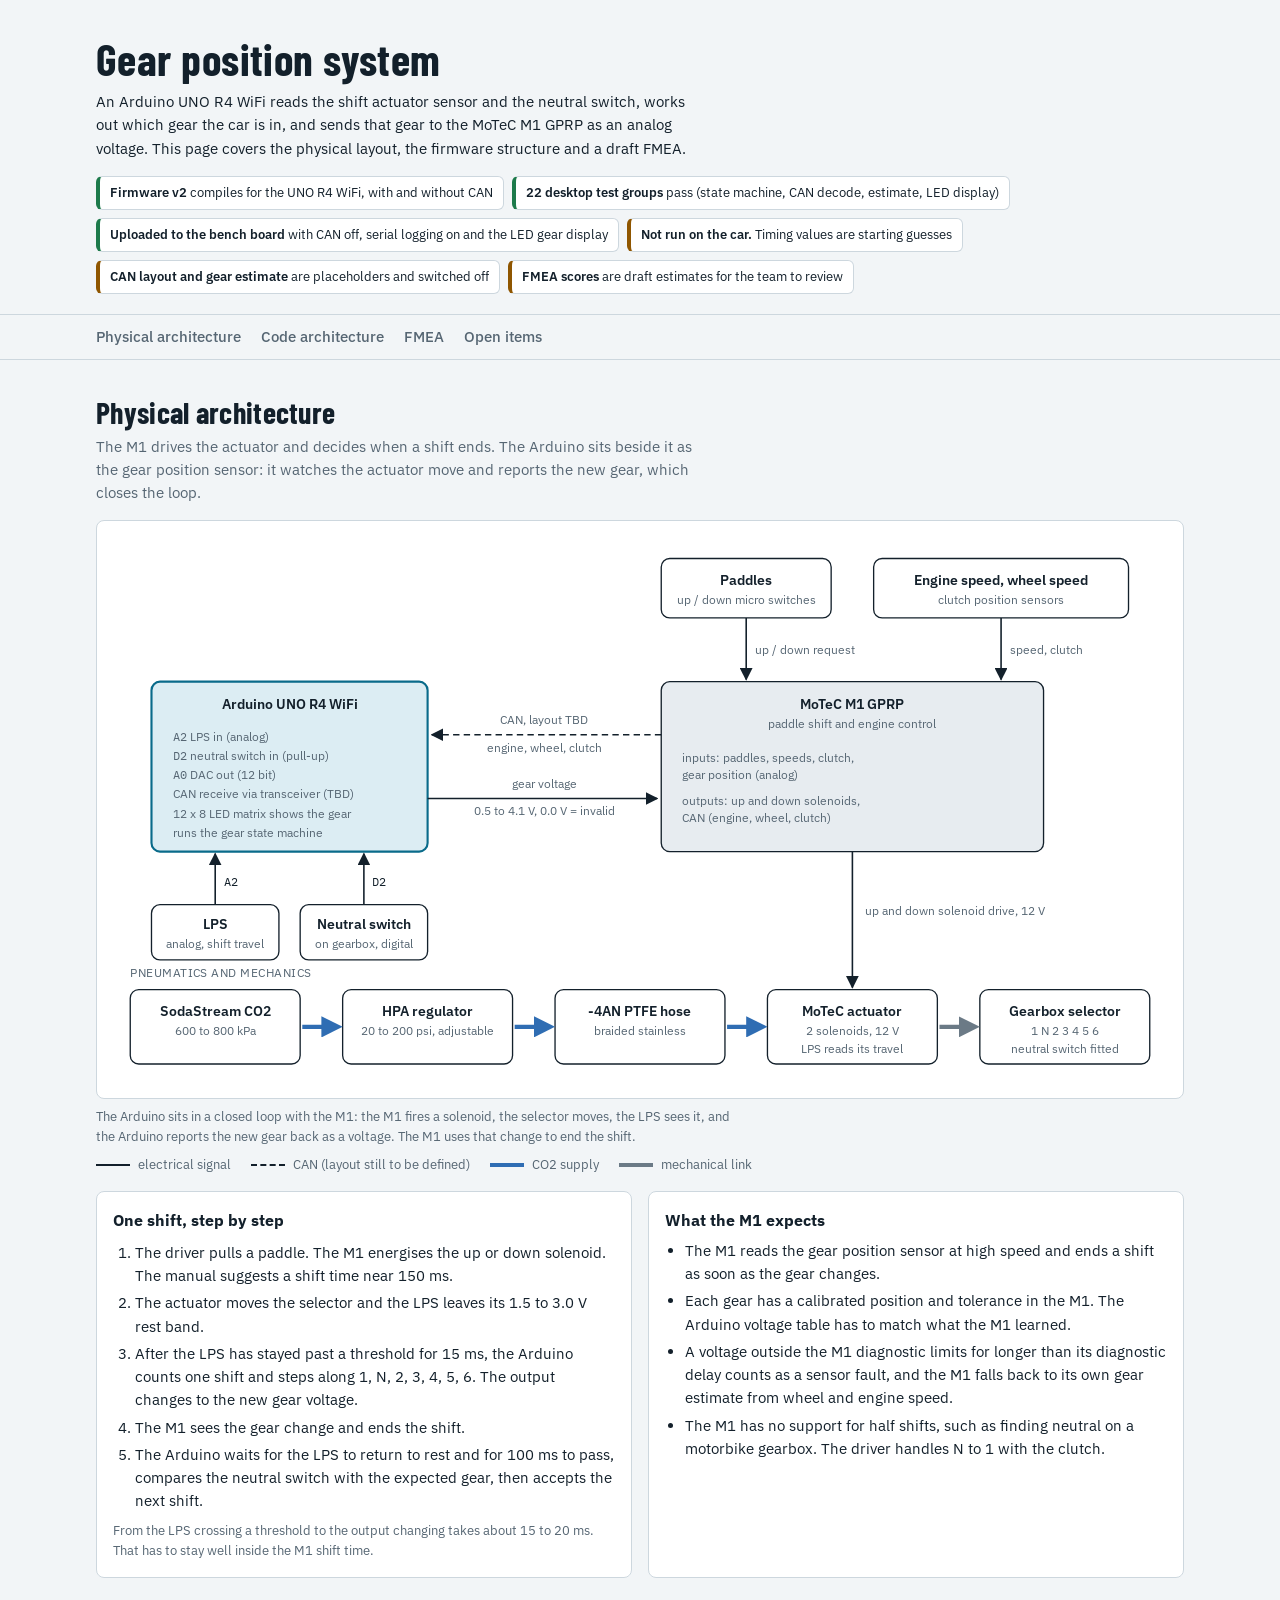
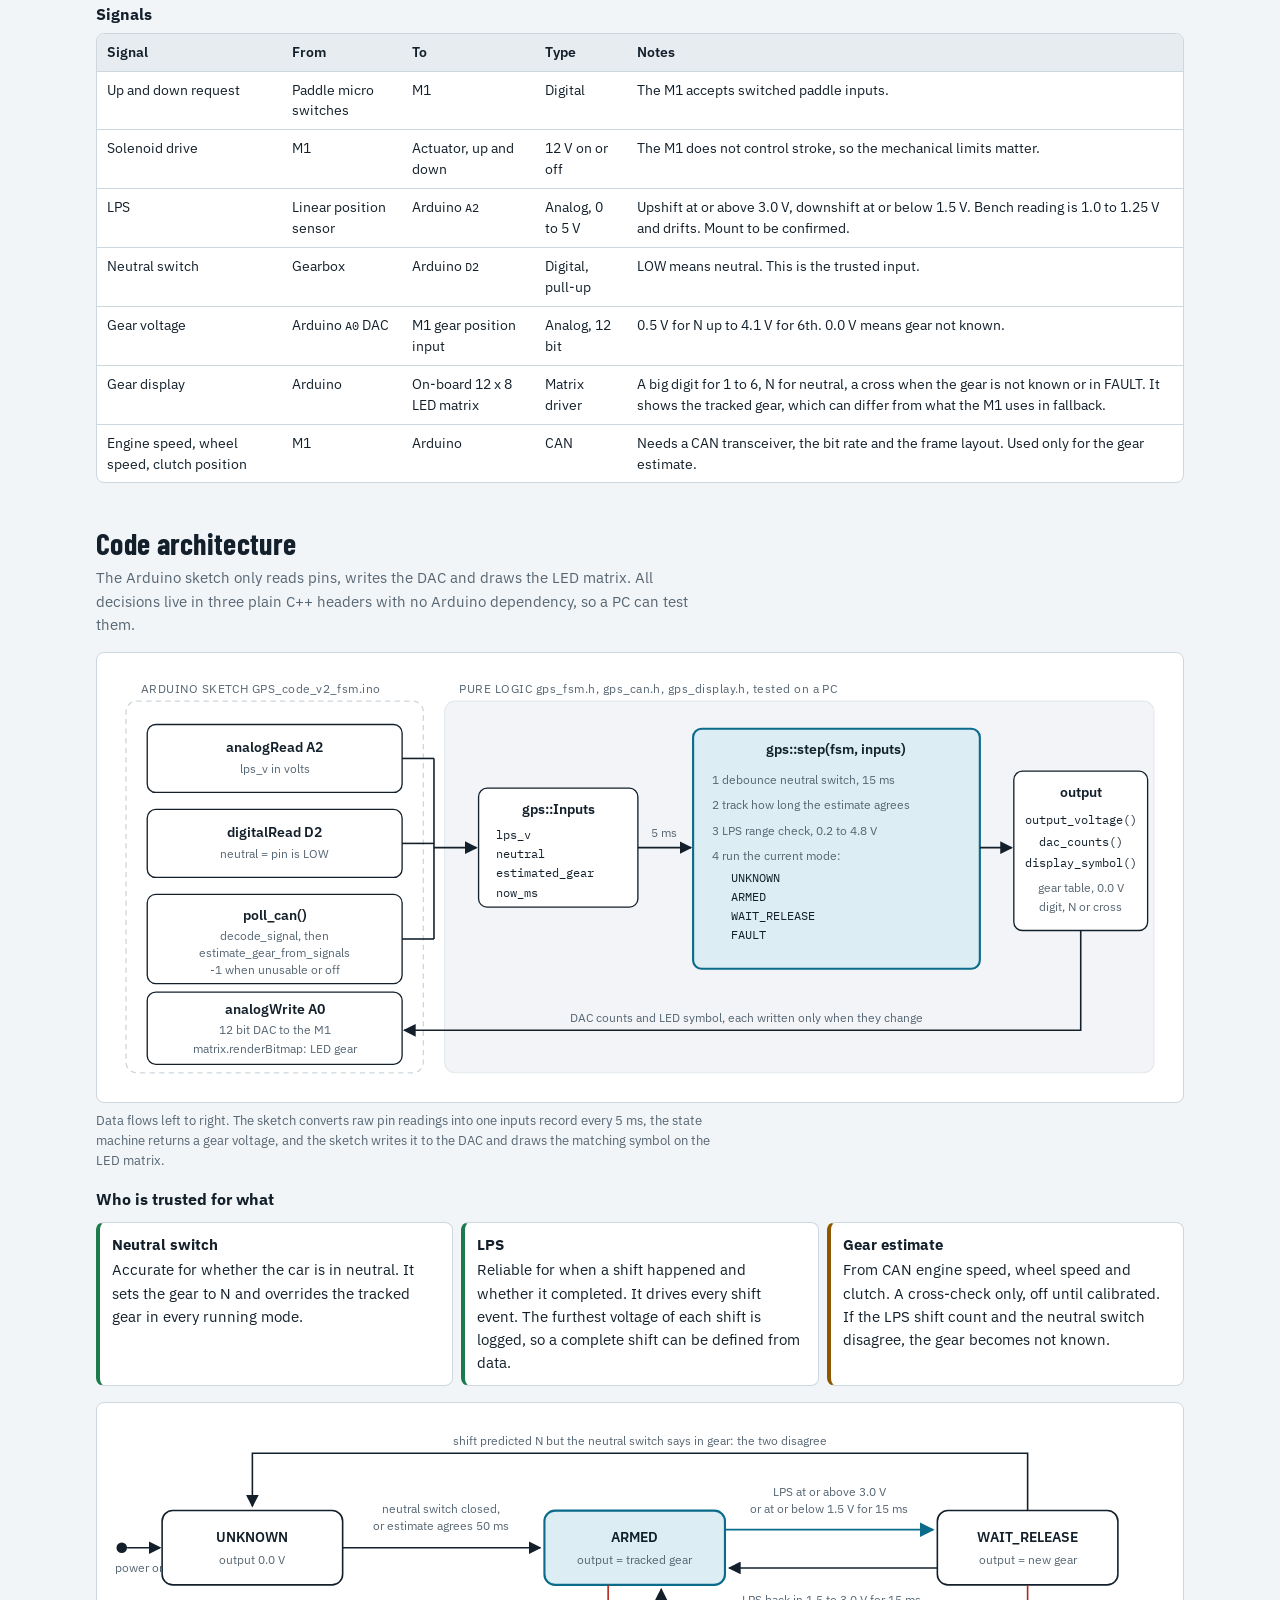
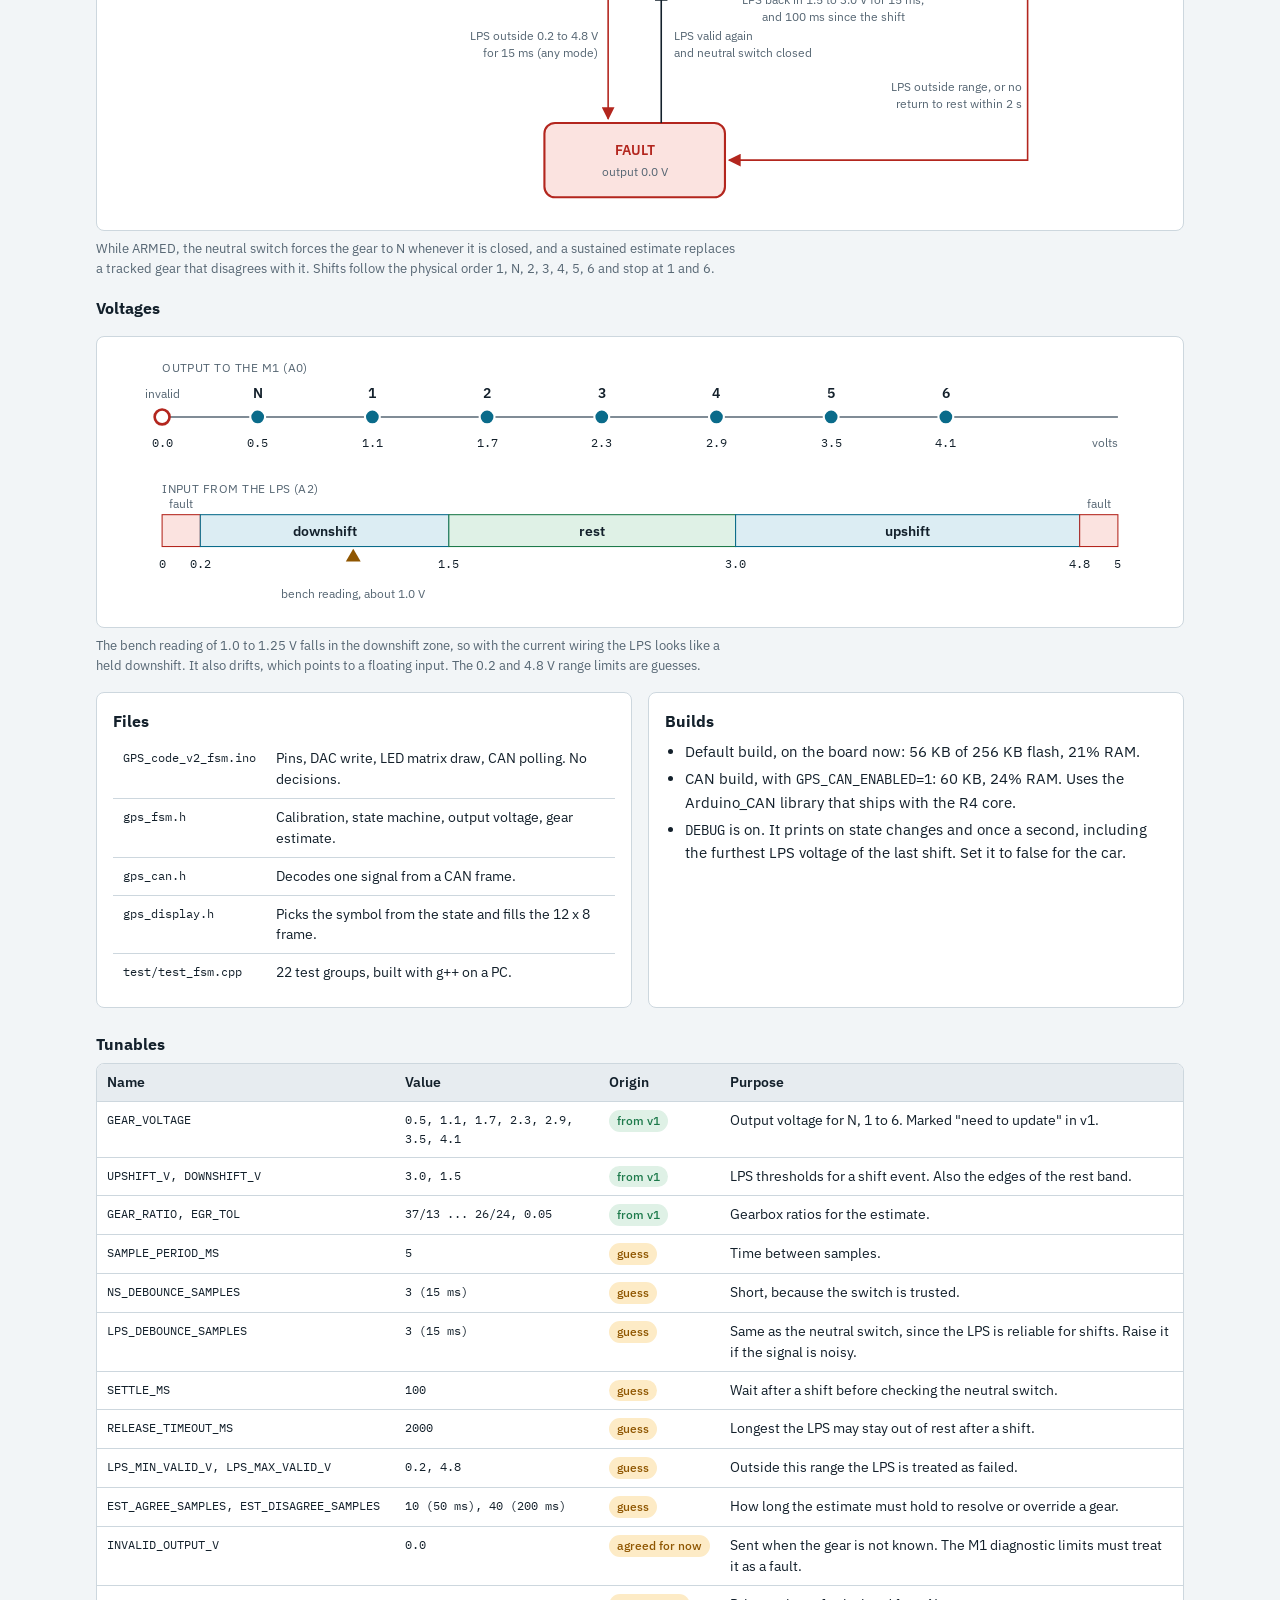
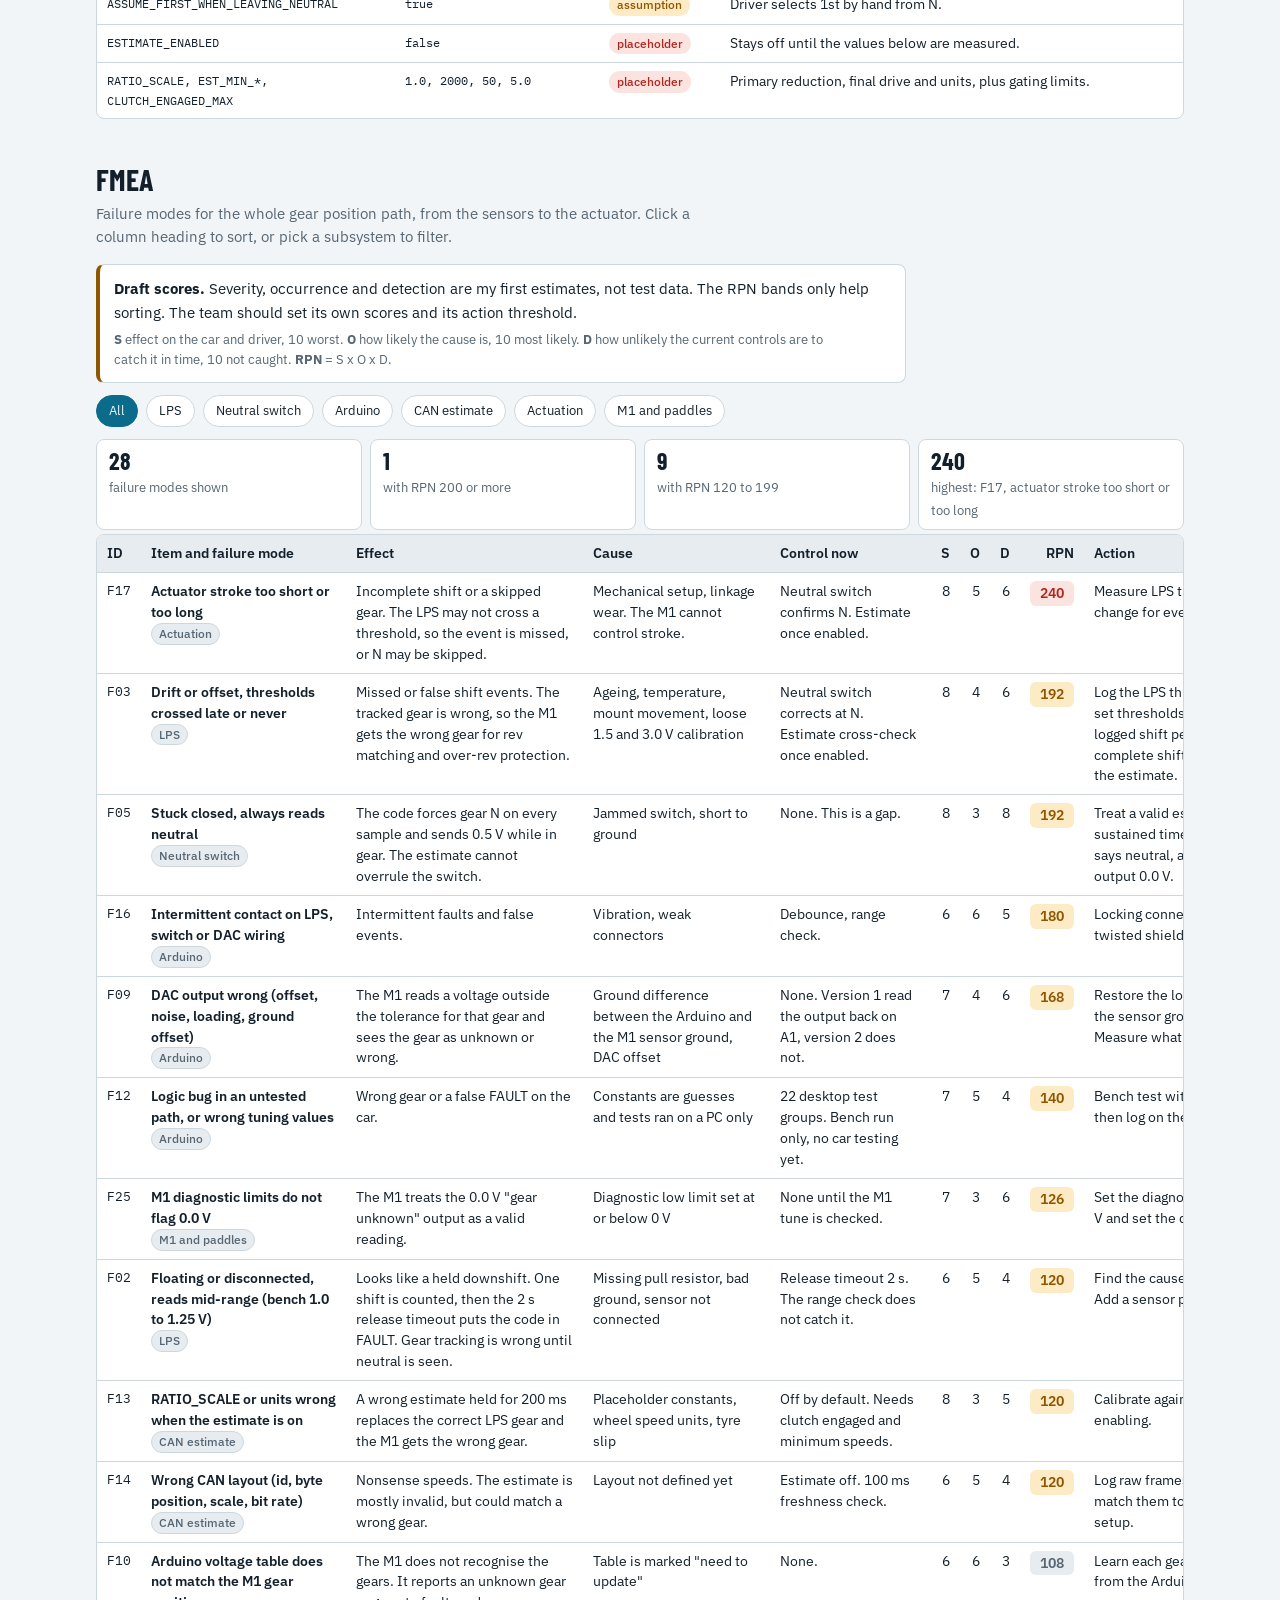
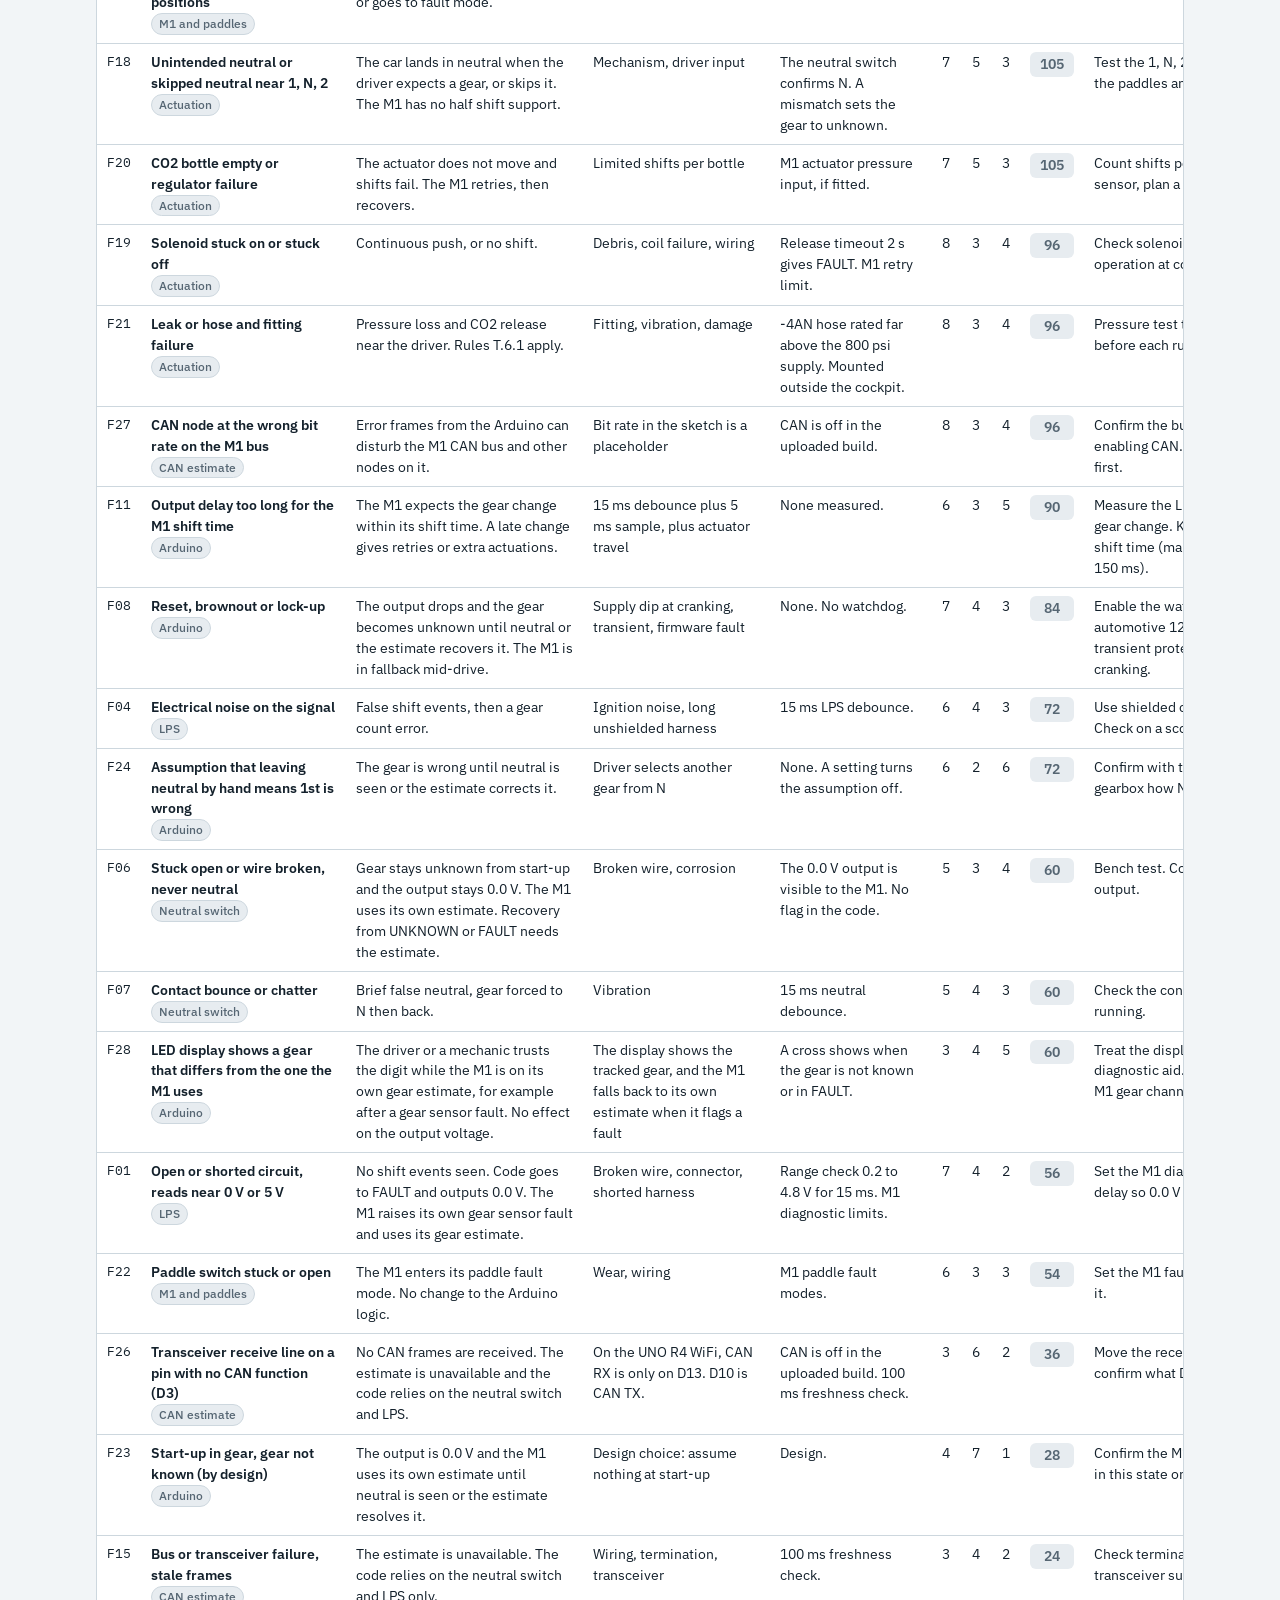
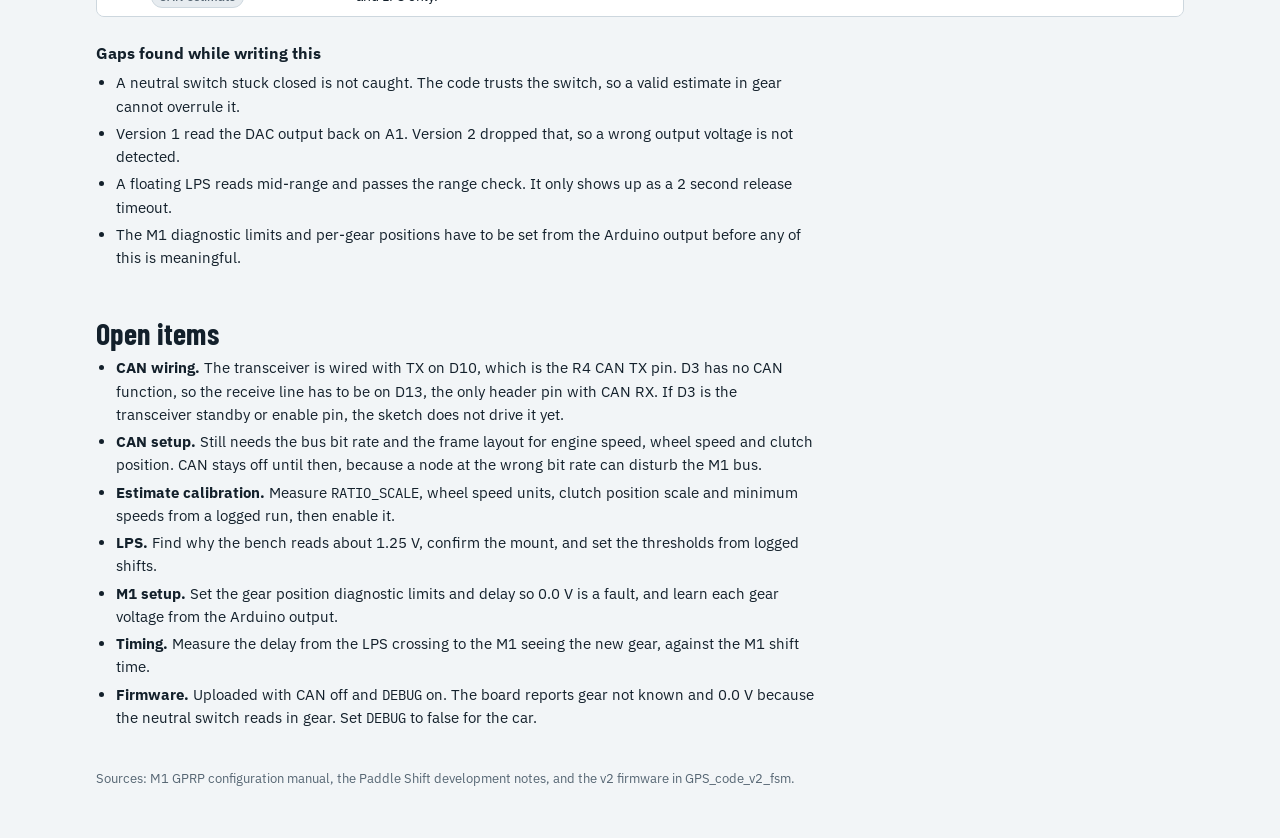
==== GearSensor/index.html @ 67ebdf26 "Add unlisted GearSensor subsite (noindex, not linked) Gear position system architecture and FMEA pag" ====
<!DOCTYPE html>
<html lang="en">
<head>
<meta charset="utf-8">
<meta name="robots" content="noindex, nofollow, noarchive, nosnippet, noimageindex">
<meta name="googlebot" content="noindex, nofollow, noarchive">
<meta name="viewport" content="width=device-width, initial-scale=1">
<title>GearSensor</title>
<link rel="preconnect" href="https://fonts.googleapis.com">
<link rel="preconnect" href="https://fonts.gstatic.com" crossorigin>
<link href="https://fonts.googleapis.com/css2?family=Barlow+Condensed:wght@600;700&family=IBM+Plex+Mono:wght@400;500&family=IBM+Plex+Sans:wght@400;500;600&display=swap" rel="stylesheet">
<style>
/* Layout idea: one long engineering sheet. Sticky section nav, wide figures that scroll inside their own frame, FMEA as a sortable table. */
:root {
  color-scheme: light;
  --paper: #f2f5f7;
  --card: #ffffff;
  --ink: #13202b;
  --muted: #566673;
  --line: #cdd7de;
  --accent: #0a6b8a;
  --tint: #dcedf3;
  --alt: #e7ecf0;
  --pneu: #2f6db3;
  --mech: #6b7a86;
  --good: #1d7a4b;
  --good-bg: #dff1e6;
  --warn: #8f5600;
  --warn-bg: #fdebc6;
  --crit: #b3261e;
  --crit-bg: #fbe3e0;
  --display: "Barlow Condensed", "Arial Narrow", sans-serif;
  --body: "IBM Plex Sans", system-ui, -apple-system, "Segoe UI", sans-serif;
  --mono: "IBM Plex Mono", ui-monospace, Consolas, monospace;
}
@media (prefers-color-scheme: dark) {
  :root:not([data-theme="light"]) {
    color-scheme: dark;
    --paper: #0e161d;
    --card: #15212a;
    --ink: #e5ecf1;
    --muted: #94a5b2;
    --line: #2a3b48;
    --accent: #4cc3e0;
    --tint: #16323d;
    --alt: #1c2a34;
    --pneu: #6ea8ea;
    --mech: #8a9ba8;
    --good: #52c68c;
    --good-bg: #153326;
    --warn: #e6a64c;
    --warn-bg: #3a2d12;
    --crit: #ff8077;
    --crit-bg: #3d1b19;
  }
}
:root[data-theme="dark"] {
  color-scheme: dark;
  --paper: #0e161d;
  --card: #15212a;
  --ink: #e5ecf1;
  --muted: #94a5b2;
  --line: #2a3b48;
  --accent: #4cc3e0;
  --tint: #16323d;
  --alt: #1c2a34;
  --pneu: #6ea8ea;
  --mech: #8a9ba8;
  --good: #52c68c;
  --good-bg: #153326;
  --warn: #e6a64c;
  --warn-bg: #3a2d12;
  --crit: #ff8077;
  --crit-bg: #3d1b19;
}

* { box-sizing: border-box; }
html { scroll-behavior: smooth; scroll-padding-top: 64px; }
body {
  margin: 0;
  background: var(--paper);
  color: var(--ink);
  font-family: var(--body);
  font-size: 15px;
  line-height: 1.55;
}
a { color: var(--accent); }
a:focus-visible, button:focus-visible, th[role="button"]:focus-visible { outline: 2px solid var(--accent); outline-offset: 2px; }
code, .mono { font-family: var(--mono); font-size: 0.92em; }

.wrap { max-width: 1120px; margin: 0 auto; padding: 0 16px; }
header.top { padding: 36px 0 20px; border-bottom: 1px solid var(--line); }
h1 { font-family: var(--display); font-weight: 700; font-size: 44px; line-height: 1.05; margin: 0 0 8px; letter-spacing: 0.01em; text-wrap: balance; }
h2 { font-family: var(--display); font-weight: 700; font-size: 30px; line-height: 1.1; margin: 0 0 6px; letter-spacing: 0.01em; text-wrap: balance; }
h3 { font-size: 16px; margin: 0 0 6px; text-wrap: balance; }
.lede { max-width: 68ch; color: var(--muted); margin: 0 0 16px; }
.lede.ink { color: var(--ink); }

nav.sections { position: sticky; top: 0; z-index: 5; background: var(--paper); border-bottom: 1px solid var(--line); }
nav.sections .wrap { display: flex; gap: 20px; padding-top: 10px; padding-bottom: 10px; overflow-x: auto; }
nav.sections a { text-decoration: none; color: var(--muted); font-weight: 500; white-space: nowrap; }
nav.sections a:hover { color: var(--ink); }

.status { display: flex; flex-wrap: wrap; gap: 8px; margin: 14px 0 0; padding: 0; list-style: none; }
.status li { border: 1px solid var(--line); background: var(--card); border-radius: 6px; padding: 6px 10px; font-size: 13px; }
.status li b { font-weight: 600; }
.status .ok { border-left: 4px solid var(--good); }
.status .todo { border-left: 4px solid var(--warn); }

section { padding: 36px 0 8px; }
.card { background: var(--card); border: 1px solid var(--line); border-radius: 8px; padding: 16px; }
.grid2 { display: grid; grid-template-columns: repeat(2, minmax(0, 1fr)); gap: 16px; }
@media (max-width: 760px) { .grid2 { grid-template-columns: 1fr; } h1 { font-size: 36px; } }

figure { margin: 16px 0; }
.fig-frame { background: var(--card); border: 1px solid var(--line); border-radius: 8px; padding: 12px; overflow-x: auto; }
.fig-frame svg { display: block; width: 100%; min-width: 820px; height: auto; }
figcaption { color: var(--muted); font-size: 13px; margin-top: 8px; max-width: 80ch; }

/* diagram parts, styled from the tokens */
svg text { font-family: var(--body); fill: var(--ink); font-size: 12.5px; }
svg .tb { font-weight: 600; font-size: 13.5px; }
svg .ts { font-size: 11.5px; fill: var(--muted); }
svg .tm { font-family: var(--mono); font-size: 11.5px; }
svg .tz { font-size: 11px; fill: var(--muted); letter-spacing: 0.04em; }
svg .node { fill: var(--card); stroke: var(--ink); stroke-width: 1.25; }
svg .node-ecu { fill: var(--alt); stroke: var(--ink); stroke-width: 1.25; }
svg .node-focus { fill: var(--tint); stroke: var(--accent); stroke-width: 2; }
svg .zone { fill: none; stroke: var(--line); stroke-width: 1.25; stroke-dasharray: 5 4; }
svg .zone-fill { fill: var(--alt); stroke: var(--line); stroke-width: 1; opacity: 0.55; }
svg .w-sig { fill: none; stroke: var(--ink); stroke-width: 1.5; }
svg .w-can { fill: none; stroke: var(--ink); stroke-width: 1.5; stroke-dasharray: 6 4; }
svg .w-pn { fill: none; stroke: var(--pneu); stroke-width: 4; }
svg .w-mech { fill: none; stroke: var(--mech); stroke-width: 4; }
svg .mk-ink { fill: var(--ink); }
svg .mk-pneu { fill: var(--pneu); }
svg .mk-mech { fill: var(--mech); }
svg .mk-accent { fill: var(--accent); }
svg .mk-crit { fill: var(--crit); }
svg .st-ok { fill: var(--card); stroke: var(--ink); stroke-width: 1.5; }
svg .st-main { fill: var(--tint); stroke: var(--accent); stroke-width: 2; }
svg .st-fault { fill: var(--crit-bg); stroke: var(--crit); stroke-width: 2; }
svg .t-fault { fill: var(--crit); }
svg .w-fault { fill: none; stroke: var(--crit); stroke-width: 1.5; }
svg .w-accent { fill: none; stroke: var(--accent); stroke-width: 1.75; }
svg .seg-fault { fill: var(--crit-bg); stroke: var(--crit); stroke-width: 1; }
svg .seg-move { fill: var(--tint); stroke: var(--accent); stroke-width: 1; }
svg .seg-rest { fill: var(--good-bg); stroke: var(--good); stroke-width: 1; }
svg .axis { stroke: var(--muted); stroke-width: 1.25; }
svg .tick { fill: var(--accent); stroke: var(--card); stroke-width: 2; }
svg .tick-bad { fill: var(--card); stroke: var(--crit); stroke-width: 2.5; }
svg .bench { fill: var(--warn); }

.legend { display: flex; flex-wrap: wrap; gap: 8px 20px; margin: 8px 0 0; padding: 0; list-style: none; font-size: 13px; color: var(--muted); }
.legend li { display: flex; align-items: center; gap: 8px; }
.legend i { display: inline-block; width: 34px; height: 0; border-top: 2px solid var(--ink); }
.legend i.can { border-top-style: dashed; }
.legend i.pn { border-top: 4px solid var(--pneu); }
.legend i.mech { border-top: 4px solid var(--mech); }

.table-frame { background: var(--card); border: 1px solid var(--line); border-radius: 8px; overflow-x: auto; }
table { border-collapse: collapse; width: 100%; font-size: 13.5px; }
th, td { text-align: left; vertical-align: top; padding: 8px 10px; border-bottom: 1px solid var(--line); }
th { font-weight: 600; background: var(--alt); position: sticky; top: 0; white-space: nowrap; }
tr:last-child td { border-bottom: 0; }
td.num, th.num { text-align: right; font-variant-numeric: tabular-nums; }
.tag { display: inline-block; font-size: 11.5px; font-weight: 500; padding: 1px 7px; border-radius: 999px; border: 1px solid var(--line); background: var(--alt); color: var(--muted); white-space: nowrap; }
.tag.guess { background: var(--warn-bg); color: var(--warn); border-color: transparent; }
.tag.v1 { background: var(--good-bg); color: var(--good); border-color: transparent; }
.tag.ph { background: var(--crit-bg); color: var(--crit); border-color: transparent; }

ol.steps { margin: 8px 0 0; padding-left: 22px; max-width: 80ch; }
ol.steps li { margin: 4px 0; }
ul.plain { margin: 6px 0 0; padding-left: 20px; max-width: 80ch; }
ul.plain li { margin: 4px 0; }

.trust { display: flex; flex-wrap: wrap; gap: 8px; align-items: stretch; margin: 10px 0 0; }
.trust div { flex: 1 1 200px; border: 1px solid var(--line); border-radius: 8px; padding: 10px 12px; background: var(--card); }
.trust div b { display: block; margin-bottom: 2px; }
.trust div.first { border-left: 4px solid var(--good); }
.trust div.second { border-left: 4px solid var(--warn); }
.trust div.third { border-left: 4px solid var(--crit); }

/* FMEA */
.fmea-tools { display: flex; flex-wrap: wrap; gap: 8px; margin: 12px 0; align-items: center; }
.chip { font: inherit; font-size: 13px; padding: 5px 12px; border-radius: 999px; border: 1px solid var(--line); background: var(--card); color: var(--ink); cursor: pointer; }
.chip[aria-pressed="true"] { background: var(--accent); border-color: var(--accent); color: var(--paper); }
.fmea-sum { display: flex; flex-wrap: wrap; gap: 8px; margin: 0 0 4px; }
.fmea-sum div { flex: 1 1 180px; border: 1px solid var(--line); border-radius: 8px; padding: 8px 12px; background: var(--card); }
.fmea-sum b { font-size: 24px; font-family: var(--display); display: block; line-height: 1.1; }
.fmea-sum span { font-size: 13px; color: var(--muted); }
#fmea-table { min-width: 1240px; }
#fmea-table th[role="button"] { cursor: pointer; }
.rpn { display: inline-block; min-width: 44px; text-align: center; padding: 2px 8px; border-radius: 6px; font-weight: 600; font-variant-numeric: tabular-nums; }
.rpn.crit { background: var(--crit-bg); color: var(--crit); }
.rpn.high { background: var(--warn-bg); color: var(--warn); }
.rpn.mod { background: var(--alt); color: var(--muted); }
td.fid { font-family: var(--mono); font-size: 12.5px; white-space: nowrap; }
td .mode { font-weight: 600; display: block; }
.note { font-size: 13px; color: var(--muted); max-width: 90ch; margin: 8px 0 0; }
.callout { border: 1px solid var(--line); border-left: 4px solid var(--warn); background: var(--card); border-radius: 8px; padding: 12px 14px; max-width: 90ch; }
footer { padding: 28px 0 48px; color: var(--muted); font-size: 13px; }
@media (prefers-reduced-motion: reduce) { html { scroll-behavior: auto; } }
</style>
</head>
<body>

<header class="top">
  <div class="wrap">
    <h1>Gear position system</h1>
    <p class="lede ink">An Arduino UNO R4 WiFi reads the shift actuator sensor and the neutral switch, works out which gear the car is in, and sends that gear to the MoTeC M1 GPRP as an analog voltage. This page covers the physical layout, the firmware structure and a draft FMEA.</p>
    <ul class="status">
      <li class="ok"><b>Firmware v2</b> compiles for the UNO R4 WiFi, with and without CAN</li>
      <li class="ok"><b>22 desktop test groups</b> pass (state machine, CAN decode, estimate, LED display)</li>
      <li class="ok"><b>Uploaded to the bench board</b> with CAN off, serial logging on and the LED gear display</li>
      <li class="todo"><b>Not run on the car.</b> Timing values are starting guesses</li>
      <li class="todo"><b>CAN layout and gear estimate</b> are placeholders and switched off</li>
      <li class="todo"><b>FMEA scores</b> are draft estimates for the team to review</li>
    </ul>
  </div>
</header>

<nav class="sections" aria-label="Sections">
  <div class="wrap">
    <a href="#physical">Physical architecture</a>
    <a href="#code">Code architecture</a>
    <a href="#fmea">FMEA</a>
    <a href="#open">Open items</a>
  </div>
</nav>

<main class="wrap">

<!-- ============================ PHYSICAL ============================ -->
<section id="physical">
  <h2>Physical architecture</h2>
  <p class="lede">The M1 drives the actuator and decides when a shift ends. The Arduino sits beside it as the gear position sensor: it watches the actuator move and reports the new gear, which closes the loop.</p>

  <figure>
    <div class="fig-frame">
      <svg viewBox="0 0 1000 520" role="img" aria-label="Block diagram. Paddles and speed and clutch sensors feed the M1. The M1 drives the actuator solenoids from a CO2 supply. A position sensor and neutral switch feed the Arduino, which sends a gear voltage back to the M1. The M1 sends speed and clutch data to the Arduino over CAN.">
        <defs>
          <marker id="p-sig" viewBox="0 0 10 10" refX="9" refY="5" markerWidth="8" markerHeight="8" orient="auto"><path d="M0 0L10 5L0 10z" class="mk-ink"/></marker>
          <marker id="p-pn" viewBox="0 0 10 10" refX="7" refY="5" markerWidth="5" markerHeight="5" orient="auto"><path d="M0 0L10 5L0 10z" class="mk-pneu"/></marker>
          <marker id="p-mech" viewBox="0 0 10 10" refX="7" refY="5" markerWidth="5" markerHeight="5" orient="auto"><path d="M0 0L10 5L0 10z" class="mk-mech"/></marker>
        </defs>

        <!-- driver side inputs to the M1 -->
        <rect class="node" x="520" y="24" width="160" height="56" rx="8"/>
        <text class="tb" x="600" y="49" text-anchor="middle">Paddles</text>
        <text class="ts" x="600" y="67" text-anchor="middle">up / down micro switches</text>
        <rect class="node" x="720" y="24" width="240" height="56" rx="8"/>
        <text class="tb" x="840" y="49" text-anchor="middle">Engine speed, wheel speed</text>
        <text class="ts" x="840" y="67" text-anchor="middle">clutch position sensors</text>
        <path class="w-sig" d="M600 80 L600 138" marker-end="url(#p-sig)"/>
        <text class="ts" x="608" y="114">up / down request</text>
        <path class="w-sig" d="M840 80 L840 138" marker-end="url(#p-sig)"/>
        <text class="ts" x="848" y="114">speed, clutch</text>

        <!-- M1 -->
        <rect class="node-ecu" x="520" y="140" width="360" height="160" rx="8"/>
        <text class="tb" x="700" y="166" text-anchor="middle">MoTeC M1 GPRP</text>
        <text class="ts" x="700" y="184" text-anchor="middle">paddle shift and engine control</text>
        <text class="ts" x="540" y="216">inputs: paddles, speeds, clutch,</text>
        <text class="ts" x="540" y="232">gear position (analog)</text>
        <text class="ts" x="540" y="256">outputs: up and down solenoids,</text>
        <text class="ts" x="540" y="272">CAN (engine, wheel, clutch)</text>

        <!-- Arduino -->
        <rect class="node-focus" x="40" y="140" width="260" height="160" rx="8"/>
        <text class="tb" x="170" y="166" text-anchor="middle">Arduino UNO R4 WiFi</text>
        <text class="ts" x="60" y="196"><tspan class="tm">A2</tspan>  LPS in (analog)</text>
        <text class="ts" x="60" y="214"><tspan class="tm">D2</tspan>  neutral switch in (pull-up)</text>
        <text class="ts" x="60" y="232"><tspan class="tm">A0</tspan>  DAC out (12 bit)</text>
        <text class="ts" x="60" y="250">CAN receive via transceiver (TBD)</text>
        <text class="ts" x="60" y="268">12 x 8 LED matrix shows the gear</text>
        <text class="ts" x="60" y="286">runs the gear state machine</text>

        <!-- CAN, M1 to Arduino -->
        <path class="w-can" d="M520 190 L304 190" marker-end="url(#p-sig)"/>
        <text class="ts" x="410" y="180" text-anchor="middle">CAN, layout TBD</text>
        <text class="ts" x="410" y="206" text-anchor="middle">engine, wheel, clutch</text>
        <!-- gear voltage, Arduino to M1 -->
        <path class="w-sig" d="M300 250 L516 250" marker-end="url(#p-sig)"/>
        <text class="ts" x="410" y="240" text-anchor="middle">gear voltage</text>
        <text class="ts" x="410" y="266" text-anchor="middle">0.5 to 4.1 V, 0.0 V = invalid</text>

        <!-- sensors into the Arduino -->
        <rect class="node" x="40" y="350" width="120" height="52" rx="8"/>
        <text class="tb" x="100" y="373" text-anchor="middle">LPS</text>
        <text class="ts" x="100" y="391" text-anchor="middle">analog, shift travel</text>
        <rect class="node" x="180" y="350" width="120" height="52" rx="8"/>
        <text class="tb" x="240" y="373" text-anchor="middle">Neutral switch</text>
        <text class="ts" x="240" y="391" text-anchor="middle">on gearbox, digital</text>
        <path class="w-sig" d="M100 350 L100 302" marker-end="url(#p-sig)"/>
        <text class="tm" x="108" y="332">A2</text>
        <path class="w-sig" d="M240 350 L240 302" marker-end="url(#p-sig)"/>
        <text class="tm" x="248" y="332">D2</text>

        <!-- M1 to actuator -->
        <path class="w-sig" d="M700 300 L700 428" marker-end="url(#p-sig)"/>
        <text class="ts" x="712" y="360">up and down solenoid drive, 12 V</text>

        <!-- pneumatic and mechanical chain -->
        <text class="tz" x="20" y="418">PNEUMATICS AND MECHANICS</text>
        <rect class="node" x="20" y="430" width="160" height="70" rx="8"/>
        <text class="tb" x="100" y="455" text-anchor="middle">SodaStream CO2</text>
        <text class="ts" x="100" y="473" text-anchor="middle">600 to 800 kPa</text>
        <rect class="node" x="220" y="430" width="160" height="70" rx="8"/>
        <text class="tb" x="300" y="455" text-anchor="middle">HPA regulator</text>
        <text class="ts" x="300" y="473" text-anchor="middle">20 to 200 psi, adjustable</text>
        <rect class="node" x="420" y="430" width="160" height="70" rx="8"/>
        <text class="tb" x="500" y="455" text-anchor="middle">-4AN PTFE hose</text>
        <text class="ts" x="500" y="473" text-anchor="middle">braided stainless</text>
        <rect class="node" x="620" y="430" width="160" height="70" rx="8"/>
        <text class="tb" x="700" y="455" text-anchor="middle">MoTeC actuator</text>
        <text class="ts" x="700" y="473" text-anchor="middle">2 solenoids, 12 V</text>
        <text class="ts" x="700" y="490" text-anchor="middle">LPS reads its travel</text>
        <rect class="node" x="820" y="430" width="160" height="70" rx="8"/>
        <text class="tb" x="900" y="455" text-anchor="middle">Gearbox selector</text>
        <text class="ts" x="900" y="473" text-anchor="middle">1  N  2  3  4  5  6</text>
        <text class="ts" x="900" y="490" text-anchor="middle">neutral switch fitted</text>
        <path class="w-pn" d="M182 465 L214 465" marker-end="url(#p-pn)"/>
        <path class="w-pn" d="M382 465 L414 465" marker-end="url(#p-pn)"/>
        <path class="w-pn" d="M582 465 L614 465" marker-end="url(#p-pn)"/>
        <path class="w-mech" d="M782 465 L814 465" marker-end="url(#p-mech)"/>
      </svg>
    </div>
    <figcaption>The Arduino sits in a closed loop with the M1: the M1 fires a solenoid, the selector moves, the LPS sees it, and the Arduino reports the new gear back as a voltage. The M1 uses that change to end the shift.</figcaption>
    <ul class="legend" aria-label="Legend">
      <li><i></i> electrical signal</li>
      <li><i class="can"></i> CAN (layout still to be defined)</li>
      <li><i class="pn"></i> CO2 supply</li>
      <li><i class="mech"></i> mechanical link</li>
    </ul>
  </figure>

  <div class="grid2">
    <div class="card">
      <h3>One shift, step by step</h3>
      <ol class="steps">
        <li>The driver pulls a paddle. The M1 energises the up or down solenoid. The manual suggests a shift time near 150 ms.</li>
        <li>The actuator moves the selector and the LPS leaves its 1.5 to 3.0 V rest band.</li>
        <li>After the LPS has stayed past a threshold for 15 ms, the Arduino counts one shift and steps along 1, N, 2, 3, 4, 5, 6. The output changes to the new gear voltage.</li>
        <li>The M1 sees the gear change and ends the shift.</li>
        <li>The Arduino waits for the LPS to return to rest and for 100 ms to pass, compares the neutral switch with the expected gear, then accepts the next shift.</li>
      </ol>
      <p class="note">From the LPS crossing a threshold to the output changing takes about 15 to 20 ms. That has to stay well inside the M1 shift time.</p>
    </div>
    <div class="card">
      <h3>What the M1 expects</h3>
      <ul class="plain">
        <li>The M1 reads the gear position sensor at high speed and ends a shift as soon as the gear changes.</li>
        <li>Each gear has a calibrated position and tolerance in the M1. The Arduino voltage table has to match what the M1 learned.</li>
        <li>A voltage outside the M1 diagnostic limits for longer than its diagnostic delay counts as a sensor fault, and the M1 falls back to its own gear estimate from wheel and engine speed.</li>
        <li>The M1 has no support for half shifts, such as finding neutral on a motorbike gearbox. The driver handles N to 1 with the clutch.</li>
      </ul>
    </div>
  </div>

  <h3 style="margin-top:24px">Signals</h3>
  <div class="table-frame">
    <table>
      <thead><tr><th>Signal</th><th>From</th><th>To</th><th>Type</th><th>Notes</th></tr></thead>
      <tbody>
        <tr><td>Up and down request</td><td>Paddle micro switches</td><td>M1</td><td>Digital</td><td>The M1 accepts switched paddle inputs.</td></tr>
        <tr><td>Solenoid drive</td><td>M1</td><td>Actuator, up and down</td><td>12 V on or off</td><td>The M1 does not control stroke, so the mechanical limits matter.</td></tr>
        <tr><td>LPS</td><td>Linear position sensor</td><td>Arduino <span class="mono">A2</span></td><td>Analog, 0 to 5 V</td><td>Upshift at or above 3.0 V, downshift at or below 1.5 V. Bench reading is 1.0 to 1.25 V and drifts. Mount to be confirmed.</td></tr>
        <tr><td>Neutral switch</td><td>Gearbox</td><td>Arduino <span class="mono">D2</span></td><td>Digital, pull-up</td><td>LOW means neutral. This is the trusted input.</td></tr>
        <tr><td>Gear voltage</td><td>Arduino <span class="mono">A0</span> DAC</td><td>M1 gear position input</td><td>Analog, 12 bit</td><td>0.5 V for N up to 4.1 V for 6th. 0.0 V means gear not known.</td></tr>
        <tr><td>Gear display</td><td>Arduino</td><td>On-board 12 x 8 LED matrix</td><td>Matrix driver</td><td>A big digit for 1 to 6, N for neutral, a cross when the gear is not known or in FAULT. It shows the tracked gear, which can differ from what the M1 uses in fallback.</td></tr>
        <tr><td>Engine speed, wheel speed, clutch position</td><td>M1</td><td>Arduino</td><td>CAN</td><td>Needs a CAN transceiver, the bit rate and the frame layout. Used only for the gear estimate.</td></tr>
      </tbody>
    </table>
  </div>
</section>

<!-- ============================ CODE ============================ -->
<section id="code">
  <h2>Code architecture</h2>
  <p class="lede">The Arduino sketch only reads pins, writes the DAC and draws the LED matrix. All decisions live in three plain C++ headers with no Arduino dependency, so a PC can test them.</p>

  <figure>
    <div class="fig-frame">
      <svg viewBox="0 0 1000 400" role="img" aria-label="Data flow. The sketch reads the LPS, the neutral switch and CAN data, passes them as one inputs record to the state machine step function, which sets the output voltage that the sketch writes to the DAC and the symbol the sketch draws on the LED matrix.">
        <defs>
          <marker id="c-sig" viewBox="0 0 10 10" refX="9" refY="5" markerWidth="8" markerHeight="8" orient="auto"><path d="M0 0L10 5L0 10z" class="mk-ink"/></marker>
        </defs>

        <rect class="zone" x="16" y="34" width="280" height="350" rx="10"/>
        <text class="tz" x="30" y="26">ARDUINO SKETCH  GPS_code_v2_fsm.ino</text>
        <rect class="zone-fill" x="316" y="34" width="668" height="350" rx="10"/>
        <text class="tz" x="330" y="26">PURE LOGIC  gps_fsm.h, gps_can.h, gps_display.h, tested on a PC</text>

        <rect class="node" x="36" y="56" width="240" height="64" rx="8"/>
        <text class="tb" x="156" y="82" text-anchor="middle">analogRead A2</text>
        <text class="ts" x="156" y="102" text-anchor="middle">lps_v in volts</text>
        <rect class="node" x="36" y="136" width="240" height="64" rx="8"/>
        <text class="tb" x="156" y="162" text-anchor="middle">digitalRead D2</text>
        <text class="ts" x="156" y="182" text-anchor="middle">neutral = pin is LOW</text>
        <rect class="node" x="36" y="216" width="240" height="84" rx="8"/>
        <text class="tb" x="156" y="240" text-anchor="middle">poll_can()</text>
        <text class="ts" x="156" y="259" text-anchor="middle">decode_signal, then</text>
        <text class="ts" x="156" y="275" text-anchor="middle">estimate_gear_from_signals</text>
        <text class="ts" x="156" y="291" text-anchor="middle">-1 when unusable or off</text>
        <rect class="node" x="36" y="308" width="240" height="68" rx="8"/>
        <text class="tb" x="156" y="329" text-anchor="middle">analogWrite A0</text>
        <text class="ts" x="156" y="347" text-anchor="middle">12 bit DAC to the M1</text>
        <text class="ts" x="156" y="365" text-anchor="middle">matrix.renderBitmap: LED gear</text>

        <!-- bus into Inputs -->
        <path class="w-sig" d="M276 88 L306 88"/>
        <path class="w-sig" d="M276 168 L306 168"/>
        <path class="w-sig" d="M276 258 L306 258"/>
        <path class="w-sig" d="M306 88 L306 258"/>
        <path class="w-sig" d="M306 172 L346 172" marker-end="url(#c-sig)"/>

        <rect class="node" x="348" y="116" width="150" height="112" rx="8"/>
        <text class="tb" x="423" y="140" text-anchor="middle">gps::Inputs</text>
        <text class="tm" x="364" y="164">lps_v</text>
        <text class="tm" x="364" y="182">neutral</text>
        <text class="tm" x="364" y="200">estimated_gear</text>
        <text class="tm" x="364" y="218">now_ms</text>

        <path class="w-sig" d="M498 172 L548 172" marker-end="url(#c-sig)"/>
        <text class="ts" x="523" y="162" text-anchor="middle">5 ms</text>

        <rect class="node-focus" x="550" y="60" width="270" height="226" rx="8"/>
        <text class="tb" x="685" y="84" text-anchor="middle">gps::step(fsm, inputs)</text>
        <text class="ts" x="568" y="112">1  debounce neutral switch, 15 ms</text>
        <text class="ts" x="568" y="136">2  track how long the estimate agrees</text>
        <text class="ts" x="568" y="160">3  LPS range check, 0.2 to 4.8 V</text>
        <text class="ts" x="568" y="184">4  run the current mode:</text>
        <text class="tm" x="586" y="204">UNKNOWN</text>
        <text class="tm" x="586" y="222">ARMED</text>
        <text class="tm" x="586" y="240">WAIT_RELEASE</text>
        <text class="tm" x="586" y="258">FAULT</text>

        <path class="w-sig" d="M820 172 L850 172" marker-end="url(#c-sig)"/>
        <rect class="node" x="852" y="100" width="126" height="150" rx="8"/>
        <text class="tb" x="915" y="124" text-anchor="middle">output</text>
        <text class="tm" x="915" y="150" text-anchor="middle">output_voltage()</text>
        <text class="tm" x="915" y="170" text-anchor="middle">dac_counts()</text>
        <text class="tm" x="915" y="190" text-anchor="middle">display_symbol()</text>
        <text class="ts" x="915" y="214" text-anchor="middle">gear table, 0.0 V</text>
        <text class="ts" x="915" y="232" text-anchor="middle">digit, N or cross</text>

        <path class="w-sig" d="M915 250 L915 344 L278 344" marker-end="url(#c-sig)"/>
        <text class="ts" x="600" y="336" text-anchor="middle">DAC counts and LED symbol, each written only when they change</text>
      </svg>
    </div>
    <figcaption>Data flows left to right. The sketch converts raw pin readings into one inputs record every 5 ms, the state machine returns a gear voltage, and the sketch writes it to the DAC and draws the matching symbol on the LED matrix.</figcaption>
  </figure>

  <h3>Who is trusted for what</h3>
  <div class="trust">
    <div class="first"><b>Neutral switch</b>Accurate for whether the car is in neutral. It sets the gear to N and overrides the tracked gear in every running mode.</div>
    <div class="first"><b>LPS</b>Reliable for when a shift happened and whether it completed. It drives every shift event. The furthest voltage of each shift is logged, so a complete shift can be defined from data.</div>
    <div class="second"><b>Gear estimate</b>From CAN engine speed, wheel speed and clutch. A cross-check only, off until calibrated. If the LPS shift count and the neutral switch disagree, the gear becomes not known.</div>
  </div>

  <figure>
    <div class="fig-frame">
      <svg viewBox="0 0 1000 380" role="img" aria-label="State machine with four states. Unknown moves to Armed when neutral is confirmed. Armed moves to Wait release on a shift event and back when the sensor rests. A neutral mismatch returns to Unknown. A bad sensor range or a release timeout moves to Fault, and neutral recovers it.">
        <defs>
          <marker id="s-ink" viewBox="0 0 10 10" refX="9" refY="5" markerWidth="8" markerHeight="8" orient="auto"><path d="M0 0L10 5L0 10z" class="mk-ink"/></marker>
          <marker id="s-crit" viewBox="0 0 10 10" refX="9" refY="5" markerWidth="8" markerHeight="8" orient="auto"><path d="M0 0L10 5L0 10z" class="mk-crit"/></marker>
          <marker id="s-acc" viewBox="0 0 10 10" refX="9" refY="5" markerWidth="8" markerHeight="8" orient="auto"><path d="M0 0L10 5L0 10z" class="mk-accent"/></marker>
        </defs>

        <circle cx="12" cy="125" r="5" class="mk-ink"/>
        <path class="w-sig" d="M17 125 L48 125" marker-end="url(#s-ink)"/>
        <text class="ts" x="6" y="148">power on</text>

        <rect class="st-ok" x="50" y="90" width="170" height="70" rx="10"/>
        <text class="tb" x="135" y="120" text-anchor="middle">UNKNOWN</text>
        <text class="ts" x="135" y="140" text-anchor="middle">output 0.0 V</text>
        <rect class="st-main" x="410" y="90" width="170" height="70" rx="10"/>
        <text class="tb" x="495" y="120" text-anchor="middle">ARMED</text>
        <text class="ts" x="495" y="140" text-anchor="middle">output = tracked gear</text>
        <rect class="st-ok" x="780" y="90" width="170" height="70" rx="10"/>
        <text class="tb" x="865" y="120" text-anchor="middle">WAIT_RELEASE</text>
        <text class="ts" x="865" y="140" text-anchor="middle">output = new gear</text>
        <rect class="st-fault" x="410" y="290" width="170" height="70" rx="10"/>
        <text class="tb t-fault" x="495" y="320" text-anchor="middle">FAULT</text>
        <text class="ts" x="495" y="340" text-anchor="middle">output 0.0 V</text>

        <!-- UNKNOWN to ARMED -->
        <path class="w-sig" d="M220 125 L406 125" marker-end="url(#s-ink)"/>
        <text class="ts" x="313" y="92" text-anchor="middle">neutral switch closed,</text>
        <text class="ts" x="313" y="108" text-anchor="middle">or estimate agrees 50 ms</text>
        <!-- ARMED to WAIT -->
        <path class="w-accent" d="M580 108 L776 108" marker-end="url(#s-acc)"/>
        <text class="ts" x="678" y="76" text-anchor="middle">LPS at or above 3.0 V</text>
        <text class="ts" x="678" y="92" text-anchor="middle">or at or below 1.5 V for 15 ms</text>
        <!-- WAIT to ARMED -->
        <path class="w-sig" d="M780 144 L584 144" marker-end="url(#s-ink)"/>
        <text class="ts" x="682" y="178" text-anchor="middle">LPS back in 1.5 to 3.0 V for 15 ms,</text>
        <text class="ts" x="682" y="194" text-anchor="middle">and 100 ms since the shift</text>
        <!-- WAIT to UNKNOWN over the top -->
        <path class="w-sig" d="M865 90 L865 36 L135 36 L135 86" marker-end="url(#s-ink)"/>
        <text class="ts" x="500" y="28" text-anchor="middle">shift predicted N but the neutral switch says in gear: the two disagree</text>
        <!-- ARMED to FAULT -->
        <path class="w-fault" d="M470 160 L470 286" marker-end="url(#s-crit)"/>
        <text class="ts" x="460" y="212" text-anchor="end">LPS outside 0.2 to 4.8 V</text>
        <text class="ts" x="460" y="228" text-anchor="end">for 15 ms (any mode)</text>
        <!-- FAULT to ARMED -->
        <path class="w-sig" d="M520 290 L520 164" marker-end="url(#s-ink)"/>
        <text class="ts" x="532" y="212">LPS valid again</text>
        <text class="ts" x="532" y="228">and neutral switch closed</text>
        <!-- WAIT to FAULT -->
        <path class="w-fault" d="M865 160 L865 325 L584 325" marker-end="url(#s-crit)"/>
        <text class="ts" x="860" y="260" text-anchor="end">LPS outside range, or no</text>
        <text class="ts" x="860" y="276" text-anchor="end">return to rest within 2 s</text>
      </svg>
    </div>
    <figcaption>While ARMED, the neutral switch forces the gear to N whenever it is closed, and a sustained estimate replaces a tracked gear that disagrees with it. Shifts follow the physical order 1, N, 2, 3, 4, 5, 6 and stop at 1 and 6.</figcaption>
  </figure>

  <h3>Voltages</h3>
  <figure>
    <div class="fig-frame">
      <svg viewBox="0 0 1000 250" role="img" aria-label="Two scales from 0 to 5 volts. The output scale marks the gear voltages from 0.5 volts for neutral to 4.1 volts for sixth, with 0.0 volts as invalid. The input scale shows LPS fault zones below 0.2 and above 4.8, a downshift zone to 1.5, a rest zone from 1.5 to 3.0, and an upshift zone above 3.0. The bench reading of about 1.0 volt sits in the downshift zone.">
        <text class="tz" x="50" y="22">OUTPUT TO THE M1  (A0)</text>
        <line class="axis" x1="50" y1="64" x2="950" y2="64"/>
        <circle class="tick-bad" cx="50" cy="64" r="7"/>
        <text class="ts" x="50" y="46" text-anchor="middle">invalid</text>
        <text class="tm" x="50" y="92" text-anchor="middle">0.0</text>
        <circle class="tick" cx="140" cy="64" r="7"/><text class="tb" x="140" y="46" text-anchor="middle">N</text><text class="tm" x="140" y="92" text-anchor="middle">0.5</text>
        <circle class="tick" cx="248" cy="64" r="7"/><text class="tb" x="248" y="46" text-anchor="middle">1</text><text class="tm" x="248" y="92" text-anchor="middle">1.1</text>
        <circle class="tick" cx="356" cy="64" r="7"/><text class="tb" x="356" y="46" text-anchor="middle">2</text><text class="tm" x="356" y="92" text-anchor="middle">1.7</text>
        <circle class="tick" cx="464" cy="64" r="7"/><text class="tb" x="464" y="46" text-anchor="middle">3</text><text class="tm" x="464" y="92" text-anchor="middle">2.3</text>
        <circle class="tick" cx="572" cy="64" r="7"/><text class="tb" x="572" y="46" text-anchor="middle">4</text><text class="tm" x="572" y="92" text-anchor="middle">2.9</text>
        <circle class="tick" cx="680" cy="64" r="7"/><text class="tb" x="680" y="46" text-anchor="middle">5</text><text class="tm" x="680" y="92" text-anchor="middle">3.5</text>
        <circle class="tick" cx="788" cy="64" r="7"/><text class="tb" x="788" y="46" text-anchor="middle">6</text><text class="tm" x="788" y="92" text-anchor="middle">4.1</text>
        <text class="ts" x="950" y="92" text-anchor="end">volts</text>

        <text class="tz" x="50" y="136">INPUT FROM THE LPS  (A2)</text>
        <rect class="seg-fault" x="50" y="156" width="36" height="30"/>
        <rect class="seg-move" x="86" y="156" width="234" height="30"/>
        <rect class="seg-rest" x="320" y="156" width="270" height="30"/>
        <rect class="seg-move" x="590" y="156" width="324" height="30"/>
        <rect class="seg-fault" x="914" y="156" width="36" height="30"/>
        <text class="ts" x="68" y="150" text-anchor="middle">fault</text>
        <text class="ts" x="932" y="150" text-anchor="middle">fault</text>
        <text class="tb" x="203" y="176" text-anchor="middle">downshift</text>
        <text class="tb" x="455" y="176" text-anchor="middle">rest</text>
        <text class="tb" x="752" y="176" text-anchor="middle">upshift</text>
        <text class="tm" x="50" y="206" text-anchor="middle">0</text>
        <text class="tm" x="86" y="206" text-anchor="middle">0.2</text>
        <text class="tm" x="320" y="206" text-anchor="middle">1.5</text>
        <text class="tm" x="590" y="206" text-anchor="middle">3.0</text>
        <text class="tm" x="914" y="206" text-anchor="middle">4.8</text>
        <text class="tm" x="950" y="206" text-anchor="middle">5</text>
        <polygon class="bench" points="230,188 223,200 237,200"/>
        <text class="ts" x="230" y="234" text-anchor="middle">bench reading, about 1.0 V</text>
      </svg>
    </div>
    <figcaption>The bench reading of 1.0 to 1.25 V falls in the downshift zone, so with the current wiring the LPS looks like a held downshift. It also drifts, which points to a floating input. The 0.2 and 4.8 V range limits are guesses.</figcaption>
  </figure>

  <div class="grid2">
    <div class="card">
      <h3>Files</h3>
      <div class="table-frame" style="border:0">
        <table>
          <tbody>
            <tr><td class="mono">GPS_code_v2_fsm.ino</td><td>Pins, DAC write, LED matrix draw, CAN polling. No decisions.</td></tr>
            <tr><td class="mono">gps_fsm.h</td><td>Calibration, state machine, output voltage, gear estimate.</td></tr>
            <tr><td class="mono">gps_can.h</td><td>Decodes one signal from a CAN frame.</td></tr>
            <tr><td class="mono">gps_display.h</td><td>Picks the symbol from the state and fills the 12 x 8 frame.</td></tr>
            <tr><td class="mono">test/test_fsm.cpp</td><td>22 test groups, built with g++ on a PC.</td></tr>
          </tbody>
        </table>
      </div>
    </div>
    <div class="card">
      <h3>Builds</h3>
      <ul class="plain">
        <li>Default build, on the board now: 56 KB of 256 KB flash, 21% RAM.</li>
        <li>CAN build, with <code>GPS_CAN_ENABLED=1</code>: 60 KB, 24% RAM. Uses the Arduino_CAN library that ships with the R4 core.</li>
        <li><code>DEBUG</code> is on. It prints on state changes and once a second, including the furthest LPS voltage of the last shift. Set it to false for the car.</li>
      </ul>
    </div>
  </div>

  <h3 style="margin-top:24px">Tunables</h3>
  <div class="table-frame">
    <table>
      <thead><tr><th>Name</th><th>Value</th><th>Origin</th><th>Purpose</th></tr></thead>
      <tbody>
        <tr><td class="mono">GEAR_VOLTAGE</td><td class="mono">0.5, 1.1, 1.7, 2.3, 2.9, 3.5, 4.1</td><td><span class="tag v1">from v1</span></td><td>Output voltage for N, 1 to 6. Marked "need to update" in v1.</td></tr>
        <tr><td class="mono">UPSHIFT_V, DOWNSHIFT_V</td><td class="mono">3.0, 1.5</td><td><span class="tag v1">from v1</span></td><td>LPS thresholds for a shift event. Also the edges of the rest band.</td></tr>
        <tr><td class="mono">GEAR_RATIO, EGR_TOL</td><td class="mono">37/13 ... 26/24, 0.05</td><td><span class="tag v1">from v1</span></td><td>Gearbox ratios for the estimate.</td></tr>
        <tr><td class="mono">SAMPLE_PERIOD_MS</td><td class="mono">5</td><td><span class="tag guess">guess</span></td><td>Time between samples.</td></tr>
        <tr><td class="mono">NS_DEBOUNCE_SAMPLES</td><td class="mono">3 (15 ms)</td><td><span class="tag guess">guess</span></td><td>Short, because the switch is trusted.</td></tr>
        <tr><td class="mono">LPS_DEBOUNCE_SAMPLES</td><td class="mono">3 (15 ms)</td><td><span class="tag guess">guess</span></td><td>Same as the neutral switch, since the LPS is reliable for shifts. Raise it if the signal is noisy.</td></tr>
        <tr><td class="mono">SETTLE_MS</td><td class="mono">100</td><td><span class="tag guess">guess</span></td><td>Wait after a shift before checking the neutral switch.</td></tr>
        <tr><td class="mono">RELEASE_TIMEOUT_MS</td><td class="mono">2000</td><td><span class="tag guess">guess</span></td><td>Longest the LPS may stay out of rest after a shift.</td></tr>
        <tr><td class="mono">LPS_MIN_VALID_V, LPS_MAX_VALID_V</td><td class="mono">0.2, 4.8</td><td><span class="tag guess">guess</span></td><td>Outside this range the LPS is treated as failed.</td></tr>
        <tr><td class="mono">EST_AGREE_SAMPLES, EST_DISAGREE_SAMPLES</td><td class="mono">10 (50 ms), 40 (200 ms)</td><td><span class="tag guess">guess</span></td><td>How long the estimate must hold to resolve or override a gear.</td></tr>
        <tr><td class="mono">INVALID_OUTPUT_V</td><td class="mono">0.0</td><td><span class="tag guess">agreed for now</span></td><td>Sent when the gear is not known. The M1 diagnostic limits must treat it as a fault.</td></tr>
        <tr><td class="mono">ASSUME_FIRST_WHEN_LEAVING_NEUTRAL</td><td class="mono">true</td><td><span class="tag guess">assumption</span></td><td>Driver selects 1st by hand from N.</td></tr>
        <tr><td class="mono">ESTIMATE_ENABLED</td><td class="mono">false</td><td><span class="tag ph">placeholder</span></td><td>Stays off until the values below are measured.</td></tr>
        <tr><td class="mono">RATIO_SCALE, EST_MIN_*, CLUTCH_ENGAGED_MAX</td><td class="mono">1.0, 2000, 50, 5.0</td><td><span class="tag ph">placeholder</span></td><td>Primary reduction, final drive and units, plus gating limits.</td></tr>
      </tbody>
    </table>
  </div>
</section>

<!-- ============================ FMEA ============================ -->
<section id="fmea">
  <h2>FMEA</h2>
  <p class="lede">Failure modes for the whole gear position path, from the sensors to the actuator. Click a column heading to sort, or pick a subsystem to filter.</p>

  <div class="callout">
    <b>Draft scores.</b> Severity, occurrence and detection are my first estimates, not test data. The RPN bands only help sorting. The team should set its own scores and its action threshold.
    <div class="note" style="margin-top:6px"><b>S</b> effect on the car and driver, 10 worst. <b>O</b> how likely the cause is, 10 most likely. <b>D</b> how unlikely the current controls are to catch it in time, 10 not caught. <b>RPN</b> = S x O x D.</div>
  </div>

  <div class="fmea-tools" role="group" aria-label="Filter by subsystem" id="chips"></div>
  <div class="fmea-sum" id="summary" aria-live="polite"></div>

  <div class="table-frame">
    <table id="fmea-table">
      <thead>
        <tr>
          <th role="button" tabindex="0" data-sort="id">ID</th>
          <th>Item and failure mode</th>
          <th>Effect</th>
          <th>Cause</th>
          <th>Control now</th>
          <th class="num" role="button" tabindex="0" data-sort="s">S</th>
          <th class="num" role="button" tabindex="0" data-sort="o">O</th>
          <th class="num" role="button" tabindex="0" data-sort="d">D</th>
          <th class="num" role="button" tabindex="0" data-sort="rpn" id="rpn-head">RPN</th>
          <th>Action</th>
        </tr>
      </thead>
      <tbody id="fmea-body"></tbody>
    </table>
  </div>

  <h3 style="margin-top:24px">Gaps found while writing this</h3>
  <ul class="plain">
    <li>A neutral switch stuck closed is not caught. The code trusts the switch, so a valid estimate in gear cannot overrule it.</li>
    <li>Version 1 read the DAC output back on A1. Version 2 dropped that, so a wrong output voltage is not detected.</li>
    <li>A floating LPS reads mid-range and passes the range check. It only shows up as a 2 second release timeout.</li>
    <li>The M1 diagnostic limits and per-gear positions have to be set from the Arduino output before any of this is meaningful.</li>
  </ul>
</section>

<!-- ============================ OPEN ============================ -->
<section id="open">
  <h2>Open items</h2>
  <ul class="plain">
    <li><b>CAN wiring.</b> The transceiver is wired with TX on D10, which is the R4 CAN TX pin. D3 has no CAN function, so the receive line has to be on D13, the only header pin with CAN RX. If D3 is the transceiver standby or enable pin, the sketch does not drive it yet.</li>
    <li><b>CAN setup.</b> Still needs the bus bit rate and the frame layout for engine speed, wheel speed and clutch position. CAN stays off until then, because a node at the wrong bit rate can disturb the M1 bus.</li>
    <li><b>Estimate calibration.</b> Measure <code>RATIO_SCALE</code>, wheel speed units, clutch position scale and minimum speeds from a logged run, then enable it.</li>
    <li><b>LPS.</b> Find why the bench reads about 1.25 V, confirm the mount, and set the thresholds from logged shifts.</li>
    <li><b>M1 setup.</b> Set the gear position diagnostic limits and delay so 0.0 V is a fault, and learn each gear voltage from the Arduino output.</li>
    <li><b>Timing.</b> Measure the delay from the LPS crossing to the M1 seeing the new gear, against the M1 shift time.</li>
    <li><b>Firmware.</b> Uploaded with CAN off and <code>DEBUG</code> on. The board reports gear not known and 0.0 V because the neutral switch reads in gear. Set <code>DEBUG</code> to false for the car.</li>
  </ul>
</section>

</main>

<footer>
  <div class="wrap">Sources: M1 GPRP configuration manual, the Paddle Shift development notes, and the v2 firmware in GPS_code_v2_fsm.</div>
</footer>

<script>
(function () {
  var SYSTEMS = ['LPS', 'Neutral switch', 'Arduino', 'CAN estimate', 'Actuation', 'M1 and paddles'];
  var DATA = [
    { id: 'F01', sys: 'LPS', mode: 'Open or shorted circuit, reads near 0 V or 5 V',
      effect: 'No shift events seen. Code goes to FAULT and outputs 0.0 V. The M1 raises its own gear sensor fault and uses its gear estimate.',
      cause: 'Broken wire, connector, shorted harness',
      control: 'Range check 0.2 to 4.8 V for 15 ms. M1 diagnostic limits.',
      s: 7, o: 4, d: 2, action: 'Set the M1 diagnostic limits and delay so 0.0 V reads as a fault.' },
    { id: 'F02', sys: 'LPS', mode: 'Floating or disconnected, reads mid-range (bench 1.0 to 1.25 V)',
      effect: 'Looks like a held downshift. One shift is counted, then the 2 s release timeout puts the code in FAULT. Gear tracking is wrong until neutral is seen.',
      cause: 'Missing pull resistor, bad ground, sensor not connected',
      control: 'Release timeout 2 s. The range check does not catch it.',
      s: 6, o: 5, d: 4, action: 'Find the cause of the 1.25 V reading. Add a sensor presence check.' },
    { id: 'F03', sys: 'LPS', mode: 'Drift or offset, thresholds crossed late or never',
      effect: 'Missed or false shift events. The tracked gear is wrong, so the M1 gets the wrong gear for rev matching and over-rev protection.',
      cause: 'Ageing, temperature, mount movement, loose 1.5 and 3.0 V calibration',
      control: 'Neutral switch corrects at N. Estimate cross-check once enabled.',
      s: 8, o: 4, d: 6, action: 'Log the LPS through real shifts and set thresholds from data, using the logged shift peak to define a complete shift. Calibrate and enable the estimate.' },
    { id: 'F04', sys: 'LPS', mode: 'Electrical noise on the signal',
      effect: 'False shift events, then a gear count error.',
      cause: 'Ignition noise, long unshielded harness',
      control: '15 ms LPS debounce.',
      s: 6, o: 4, d: 3, action: 'Use shielded cable and an RC filter. Check on a scope.' },
    { id: 'F05', sys: 'Neutral switch', mode: 'Stuck closed, always reads neutral',
      effect: 'The code forces gear N on every sample and sends 0.5 V while in gear. The estimate cannot overrule the switch.',
      cause: 'Jammed switch, short to ground',
      control: 'None. This is a gap.',
      s: 8, o: 3, d: 8, action: 'Treat a valid estimate in gear for a sustained time, while the switch says neutral, as a switch fault and output 0.0 V.' },
    { id: 'F06', sys: 'Neutral switch', mode: 'Stuck open or wire broken, never neutral',
      effect: 'Gear stays unknown from start-up and the output stays 0.0 V. The M1 uses its own estimate. Recovery from UNKNOWN or FAULT needs the estimate.',
      cause: 'Broken wire, corrosion',
      control: 'The 0.0 V output is visible to the M1. No flag in the code.',
      s: 5, o: 3, d: 4, action: 'Bench test. Consider a diagnostic output.' },
    { id: 'F07', sys: 'Neutral switch', mode: 'Contact bounce or chatter',
      effect: 'Brief false neutral, gear forced to N then back.',
      cause: 'Vibration',
      control: '15 ms neutral debounce.',
      s: 5, o: 4, d: 3, action: 'Check the contact on a scope while running.' },
    { id: 'F08', sys: 'Arduino', mode: 'Reset, brownout or lock-up',
      effect: 'The output drops and the gear becomes unknown until neutral or the estimate recovers it. The M1 is in fallback mid-drive.',
      cause: 'Supply dip at cranking, transient, firmware fault',
      control: 'None. No watchdog.',
      s: 7, o: 4, d: 3, action: 'Enable the watchdog. Use an automotive 12 V to 5 V supply with transient protection. Test during cranking.' },
    { id: 'F09', sys: 'Arduino', mode: 'DAC output wrong (offset, noise, loading, ground offset)',
      effect: 'The M1 reads a voltage outside the tolerance for that gear and sees the gear as unknown or wrong.',
      cause: 'Ground difference between the Arduino and the M1 sensor ground, DAC offset',
      control: 'None. Version 1 read the output back on A1, version 2 does not.',
      s: 7, o: 4, d: 6, action: 'Restore the loopback check. Share the sensor ground with the M1. Measure what the M1 reads.' },
    { id: 'F10', sys: 'M1 and paddles', mode: 'Arduino voltage table does not match the M1 gear positions',
      effect: 'The M1 does not recognise the gears. It reports an unknown gear or goes to fault mode.',
      cause: 'Table is marked "need to update"',
      control: 'None.',
      s: 6, o: 6, d: 3, action: 'Learn each gear position in the M1 from the Arduino output.' },
    { id: 'F11', sys: 'Arduino', mode: 'Output delay too long for the M1 shift time',
      effect: 'The M1 expects the gear change within its shift time. A late change gives retries or extra actuations.',
      cause: '15 ms debounce plus 5 ms sample, plus actuator travel',
      control: 'None measured.',
      s: 6, o: 3, d: 5, action: 'Measure the LPS crossing to the M1 gear change. Keep it well inside the shift time (manual suggests about 150 ms).' },
    { id: 'F12', sys: 'Arduino', mode: 'Logic bug in an untested path, or wrong tuning values',
      effect: 'Wrong gear or a false FAULT on the car.',
      cause: 'Constants are guesses and tests ran on a PC only',
      control: '22 desktop test groups. Bench run only, no car testing yet.',
      s: 7, o: 5, d: 4, action: 'Bench test with a signal generator, then log on the car with DEBUG on.' },
    { id: 'F13', sys: 'CAN estimate', mode: 'RATIO_SCALE or units wrong when the estimate is on',
      effect: 'A wrong estimate held for 200 ms replaces the correct LPS gear and the M1 gets the wrong gear.',
      cause: 'Placeholder constants, wheel speed units, tyre slip',
      control: 'Off by default. Needs clutch engaged and minimum speeds.',
      s: 8, o: 3, d: 5, action: 'Calibrate against logged runs before enabling.' },
    { id: 'F14', sys: 'CAN estimate', mode: 'Wrong CAN layout (id, byte position, scale, bit rate)',
      effect: 'Nonsense speeds. The estimate is mostly invalid, but could match a wrong gear.',
      cause: 'Layout not defined yet',
      control: 'Estimate off. 100 ms freshness check.',
      s: 6, o: 5, d: 4, action: 'Log raw frames with DEBUG on and match them to the M1 CAN transmit setup.' },
    { id: 'F15', sys: 'CAN estimate', mode: 'Bus or transceiver failure, stale frames',
      effect: 'The estimate is unavailable. The code relies on the neutral switch and LPS only.',
      cause: 'Wiring, termination, transceiver',
      control: '100 ms freshness check.',
      s: 3, o: 4, d: 2, action: 'Check termination and the transceiver supply.' },
    { id: 'F16', sys: 'Arduino', mode: 'Intermittent contact on LPS, switch or DAC wiring',
      effect: 'Intermittent faults and false events.',
      cause: 'Vibration, weak connectors',
      control: 'Debounce, range check.',
      s: 6, o: 6, d: 5, action: 'Locking connectors, strain relief, twisted shielded pairs.' },
    { id: 'F17', sys: 'Actuation', mode: 'Actuator stroke too short or too long',
      effect: 'Incomplete shift or a skipped gear. The LPS may not cross a threshold, so the event is missed, or N may be skipped.',
      cause: 'Mechanical setup, linkage wear. The M1 cannot control stroke.',
      control: 'Neutral switch confirms N. Estimate once enabled.',
      s: 8, o: 5, d: 6, action: 'Measure LPS travel against gear change for every gear on the car.' },
    { id: 'F18', sys: 'Actuation', mode: 'Unintended neutral or skipped neutral near 1, N, 2',
      effect: 'The car lands in neutral when the driver expects a gear, or skips it. The M1 has no half shift support.',
      cause: 'Mechanism, driver input',
      control: 'The neutral switch confirms N. A mismatch sets the gear to unknown.',
      s: 7, o: 5, d: 3, action: 'Test the 1, N, 2 shifts on the car with the paddles and by hand.' },
    { id: 'F19', sys: 'Actuation', mode: 'Solenoid stuck on or stuck off',
      effect: 'Continuous push, or no shift.',
      cause: 'Debris, coil failure, wiring',
      control: 'Release timeout 2 s gives FAULT. M1 retry limit.',
      s: 8, o: 3, d: 4, action: 'Check solenoid current and valve operation at commissioning.' },
    { id: 'F20', sys: 'Actuation', mode: 'CO2 bottle empty or regulator failure',
      effect: 'The actuator does not move and shifts fail. The M1 retries, then recovers.',
      cause: 'Limited shifts per bottle',
      control: 'M1 actuator pressure input, if fitted.',
      s: 7, o: 5, d: 3, action: 'Count shifts per bottle, fit a pressure sensor, plan a swap.' },
    { id: 'F21', sys: 'Actuation', mode: 'Leak or hose and fitting failure',
      effect: 'Pressure loss and CO2 release near the driver. Rules T.6.1 apply.',
      cause: 'Fitting, vibration, damage',
      control: '-4AN hose rated far above the 800 psi supply. Mounted outside the cockpit.',
      s: 8, o: 3, d: 4, action: 'Pressure test the whole line. Inspect before each run.' },
    { id: 'F22', sys: 'M1 and paddles', mode: 'Paddle switch stuck or open',
      effect: 'The M1 enters its paddle fault mode. No change to the Arduino logic.',
      cause: 'Wear, wiring',
      control: 'M1 paddle fault modes.',
      s: 6, o: 3, d: 3, action: 'Set the M1 fault behaviour and test it.' },
    { id: 'F23', sys: 'Arduino', mode: 'Start-up in gear, gear not known (by design)',
      effect: 'The output is 0.0 V and the M1 uses its own estimate until neutral is seen or the estimate resolves it.',
      cause: 'Design choice: assume nothing at start-up',
      control: 'Design.',
      s: 4, o: 7, d: 1, action: 'Confirm the M1 behaves acceptably in this state on the car.' },
    { id: 'F24', sys: 'Arduino', mode: 'Assumption that leaving neutral by hand means 1st is wrong',
      effect: 'The gear is wrong until neutral is seen or the estimate corrects it.',
      cause: 'Driver selects another gear from N',
      control: 'None. A setting turns the assumption off.',
      s: 6, o: 2, d: 6, action: 'Confirm with the driver and the gearbox how N is left.' },
    { id: 'F25', sys: 'M1 and paddles', mode: 'M1 diagnostic limits do not flag 0.0 V',
      effect: 'The M1 treats the 0.0 V "gear unknown" output as a valid reading.',
      cause: 'Diagnostic low limit set at or below 0 V',
      control: 'None until the M1 tune is checked.',
      s: 7, o: 3, d: 6, action: 'Set the diagnostic low limit above 0 V and set the diagnostic delay.' },
    { id: 'F26', sys: 'CAN estimate', mode: 'Transceiver receive line on a pin with no CAN function (D3)',
      effect: 'No CAN frames are received. The estimate is unavailable and the code relies on the neutral switch and LPS.',
      cause: 'On the UNO R4 WiFi, CAN RX is only on D13. D10 is CAN TX.',
      control: 'CAN is off in the uploaded build. 100 ms freshness check.',
      s: 3, o: 6, d: 2, action: 'Move the receive line to D13, or confirm what D3 is wired to.' },
    { id: 'F27', sys: 'CAN estimate', mode: 'CAN node at the wrong bit rate on the M1 bus',
      effect: 'Error frames from the Arduino can disturb the M1 CAN bus and other nodes on it.',
      cause: 'Bit rate in the sketch is a placeholder',
      control: 'CAN is off in the uploaded build.',
      s: 8, o: 3, d: 4, action: 'Confirm the bus bit rate before enabling CAN. Try it on a bench bus first.' },
    { id: 'F28', sys: 'Arduino', mode: 'LED display shows a gear that differs from the one the M1 uses',
      effect: 'The driver or a mechanic trusts the digit while the M1 is on its own gear estimate, for example after a gear sensor fault. No effect on the output voltage.',
      cause: 'The display shows the tracked gear, and the M1 falls back to its own estimate when it flags a fault',
      control: 'A cross shows when the gear is not known or in FAULT.',
      s: 3, o: 4, d: 5, action: 'Treat the display as a bench and diagnostic aid. Compare it with the M1 gear channel in logs.' }
  ];

  DATA.forEach(function (r) { r.rpn = r.s * r.o * r.d; });

  var state = { sys: 'All', key: 'rpn', dir: -1 };
  var body = document.getElementById('fmea-body');
  var chips = document.getElementById('chips');
  var summary = document.getElementById('summary');

  function esc(t) {
    return String(t).replace(/&/g, '&amp;').replace(/</g, '&lt;').replace(/>/g, '&gt;');
  }
  function band(rpn) { return rpn >= 200 ? 'crit' : (rpn >= 120 ? 'high' : 'mod'); }

  function renderChips() {
    chips.innerHTML = '';
    ['All'].concat(SYSTEMS).forEach(function (name) {
      var b = document.createElement('button');
      b.type = 'button';
      b.className = 'chip';
      b.textContent = name;
      b.setAttribute('aria-pressed', state.sys === name ? 'true' : 'false');
      b.addEventListener('click', function () { state.sys = name; render(); });
      chips.appendChild(b);
    });
  }

  function renderSummary(rows) {
    var crit = rows.filter(function (r) { return r.rpn >= 200; }).length;
    var high = rows.filter(function (r) { return r.rpn >= 120 && r.rpn < 200; }).length;
    var top = rows.slice().sort(function (a, b) { return b.rpn - a.rpn; })[0];
    summary.innerHTML =
      '<div><b>' + rows.length + '</b><span>failure modes shown</span></div>' +
      '<div><b>' + crit + '</b><span>with RPN 200 or more</span></div>' +
      '<div><b>' + high + '</b><span>with RPN 120 to 199</span></div>' +
      (top ? '<div><b>' + top.rpn + '</b><span>highest: ' + esc(top.id) + ', ' + esc(top.mode.toLowerCase()) + '</span></div>' : '');
  }

  function renderBody(rows) {
    body.innerHTML = rows.map(function (r) {
      return '<tr>' +
        '<td class="fid">' + esc(r.id) + '</td>' +
        '<td><span class="mode">' + esc(r.mode) + '</span><span class="tag">' + esc(r.sys) + '</span></td>' +
        '<td>' + esc(r.effect) + '</td>' +
        '<td>' + esc(r.cause) + '</td>' +
        '<td>' + esc(r.control) + '</td>' +
        '<td class="num">' + r.s + '</td>' +
        '<td class="num">' + r.o + '</td>' +
        '<td class="num">' + r.d + '</td>' +
        '<td class="num"><span class="rpn ' + band(r.rpn) + '">' + r.rpn + '</span></td>' +
        '<td>' + esc(r.action) + '</td>' +
        '</tr>';
    }).join('');
  }

  function render() {
    var rows = DATA.filter(function (r) { return state.sys === 'All' || r.sys === state.sys; });
    rows.sort(function (a, b) {
      var x = a[state.key], y = b[state.key];
      if (x < y) return -1 * state.dir;
      if (x > y) return 1 * state.dir;
      return a.id < b.id ? -1 : 1;
    });
    renderChips();
    renderSummary(rows);
    renderBody(rows);
    document.querySelectorAll('#fmea-table th[data-sort]').forEach(function (th) {
      var active = th.getAttribute('data-sort') === state.key;
      th.setAttribute('aria-sort', active ? (state.dir === 1 ? 'ascending' : 'descending') : 'none');
    });
  }

  document.querySelectorAll('#fmea-table th[data-sort]').forEach(function (th) {
    function go() {
      var key = th.getAttribute('data-sort');
      if (state.key === key) { state.dir = -state.dir; } else { state.key = key; state.dir = key === 'id' ? 1 : -1; }
      render();
    }
    th.addEventListener('click', go);
    th.addEventListener('keydown', function (e) { if (e.key === 'Enter' || e.key === ' ') { e.preventDefault(); go(); } });
  });

  render();
})();
</script>
</body>
</html>
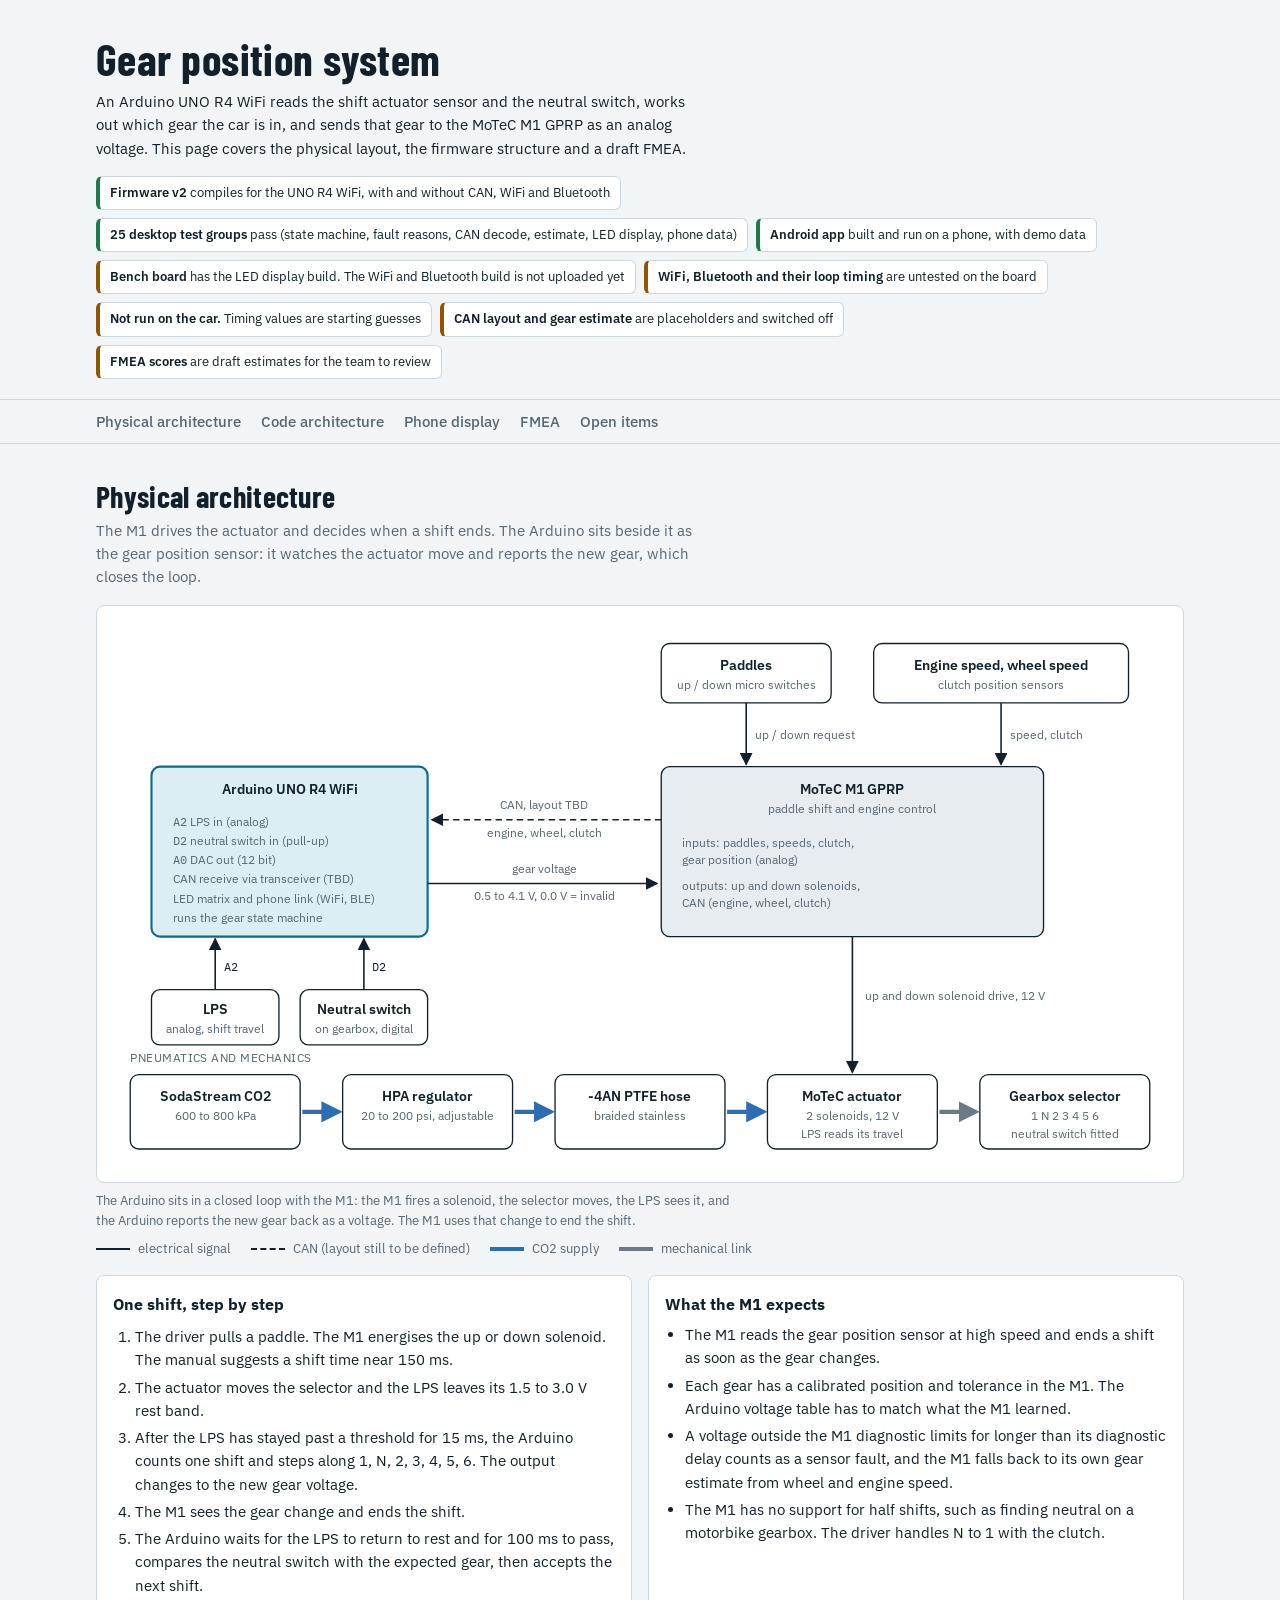
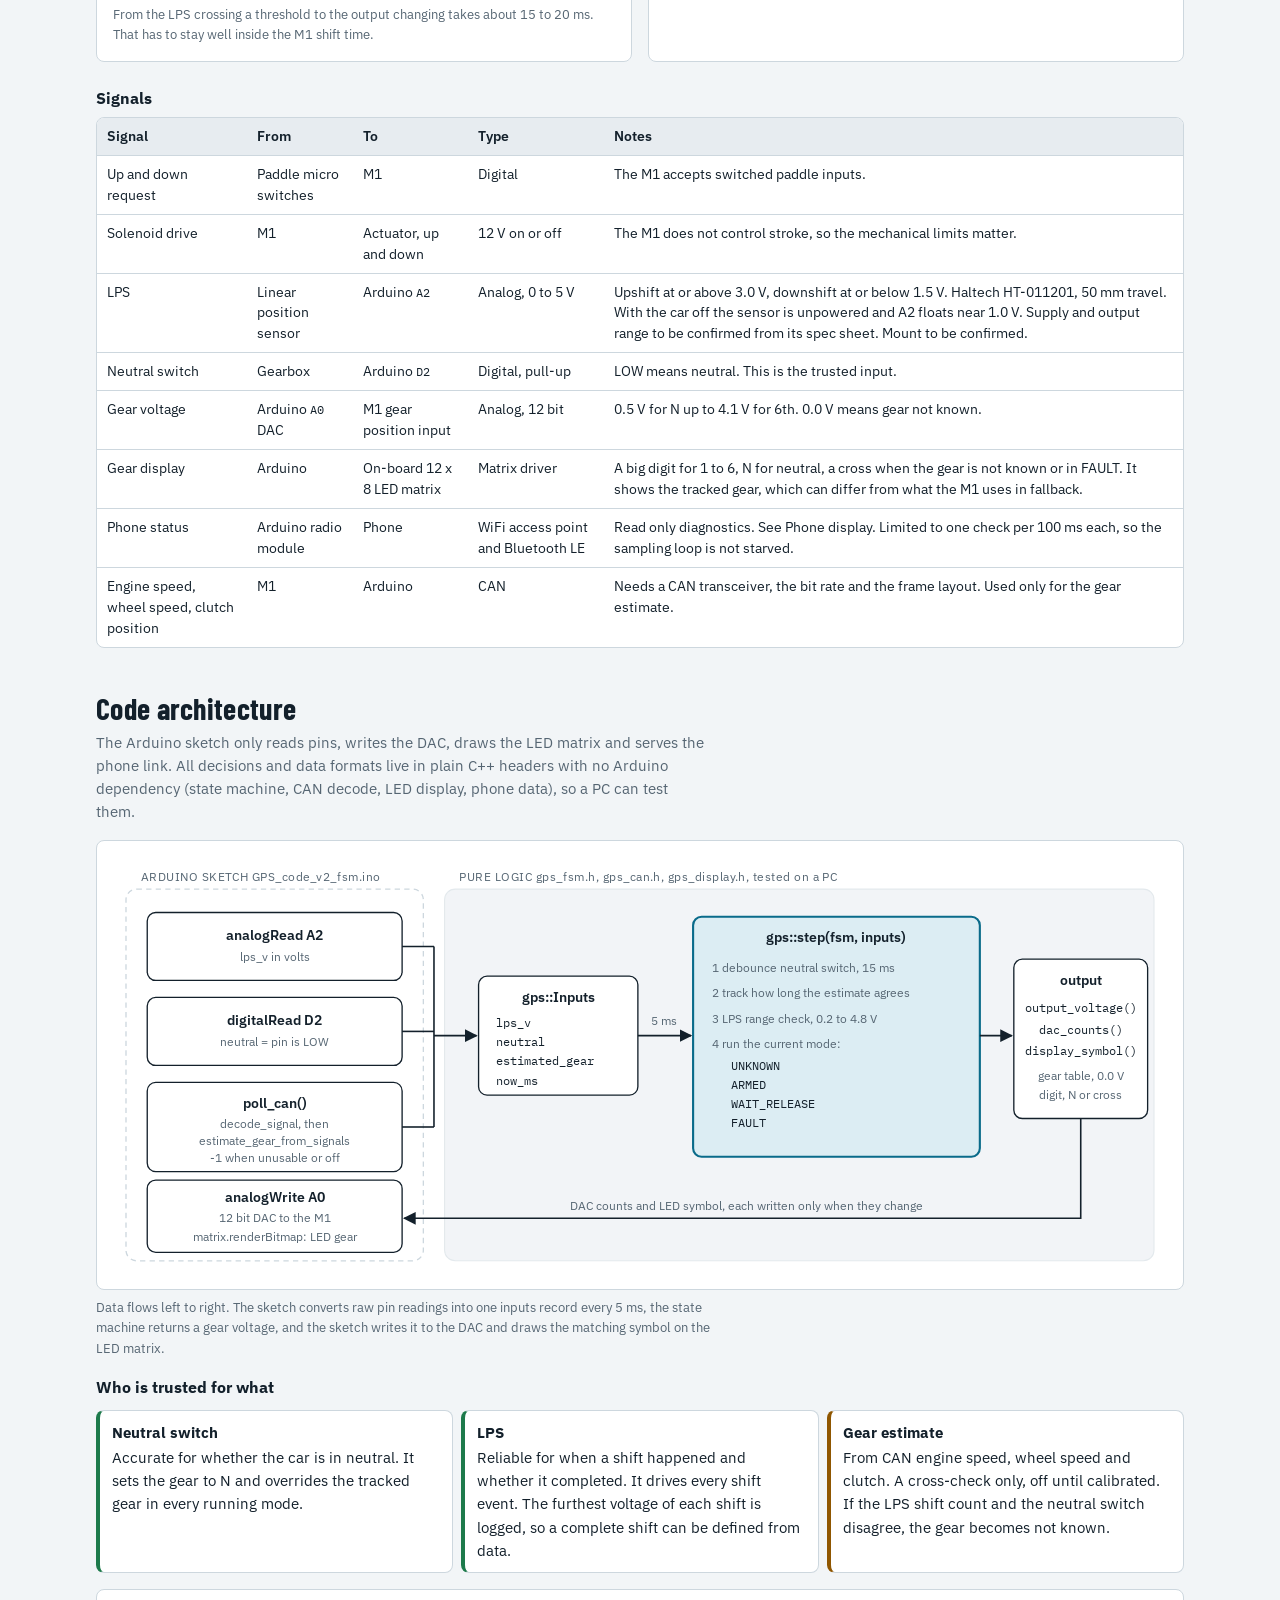
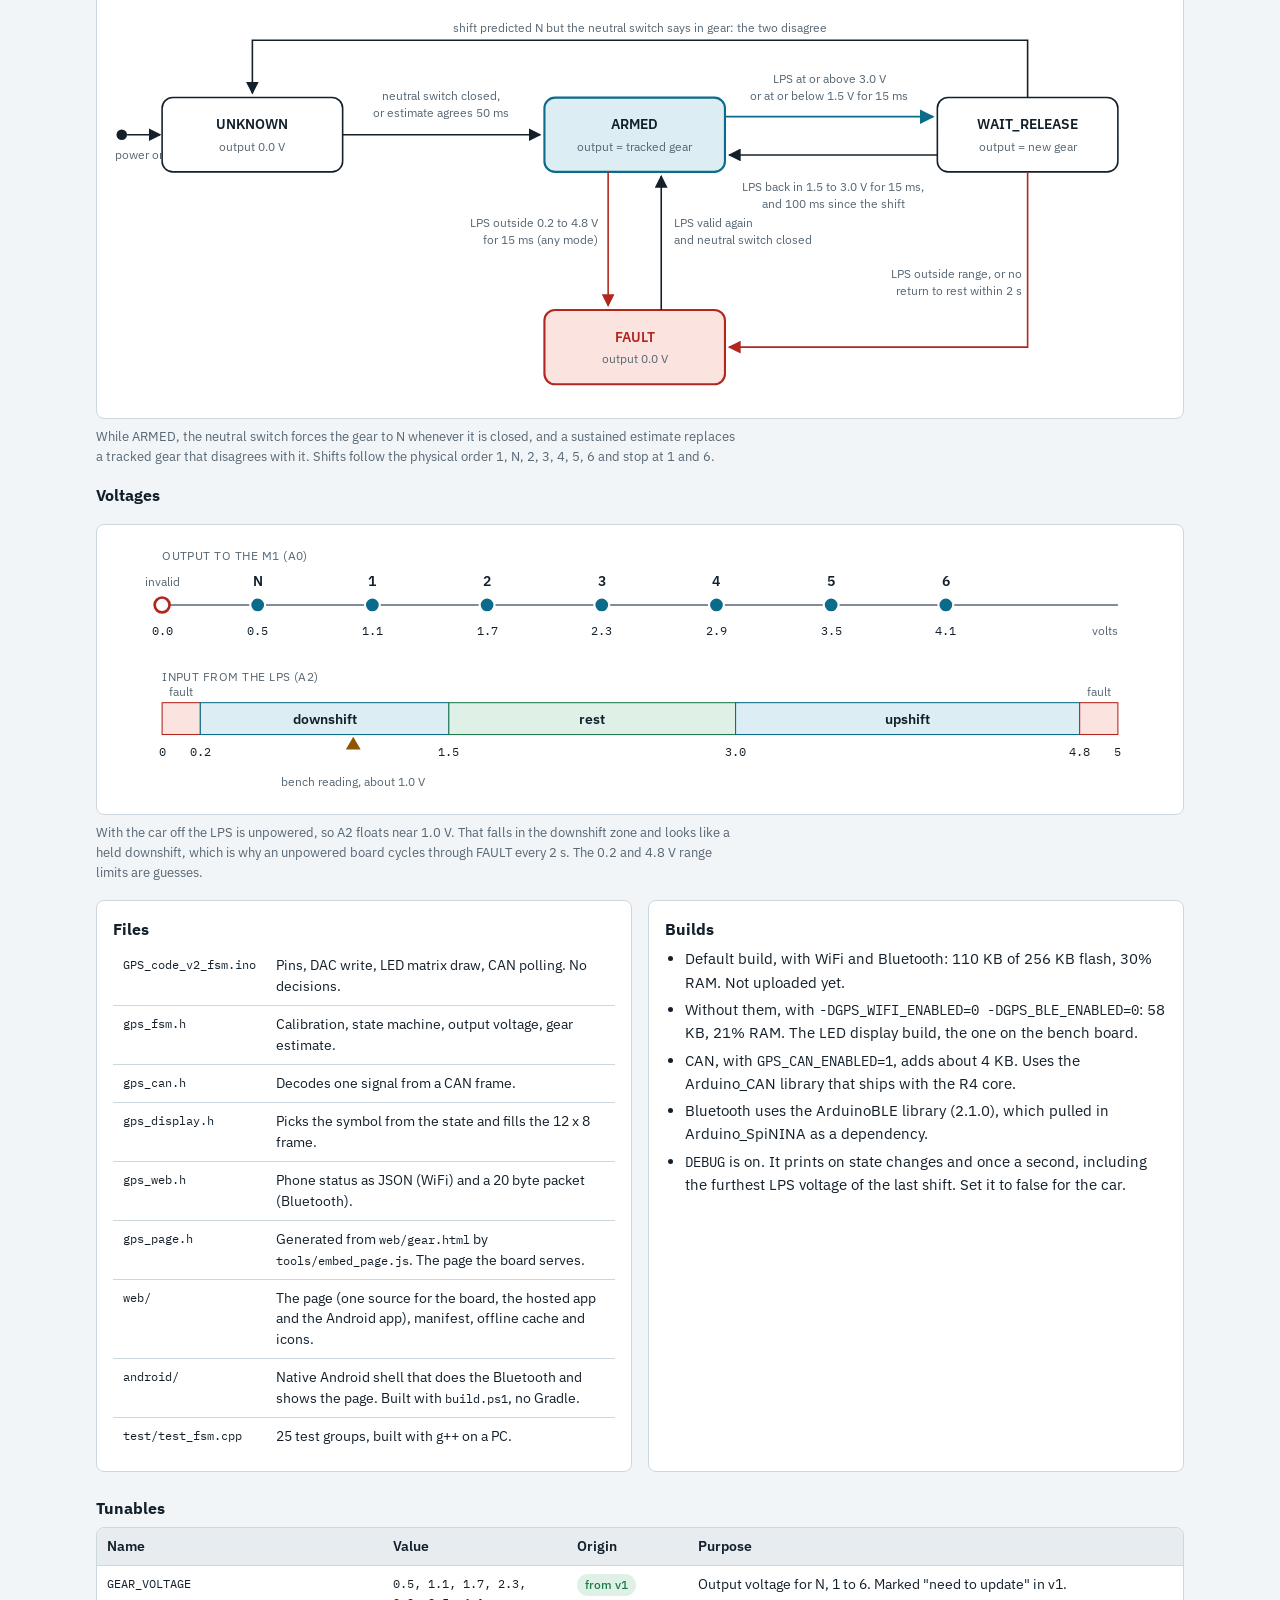
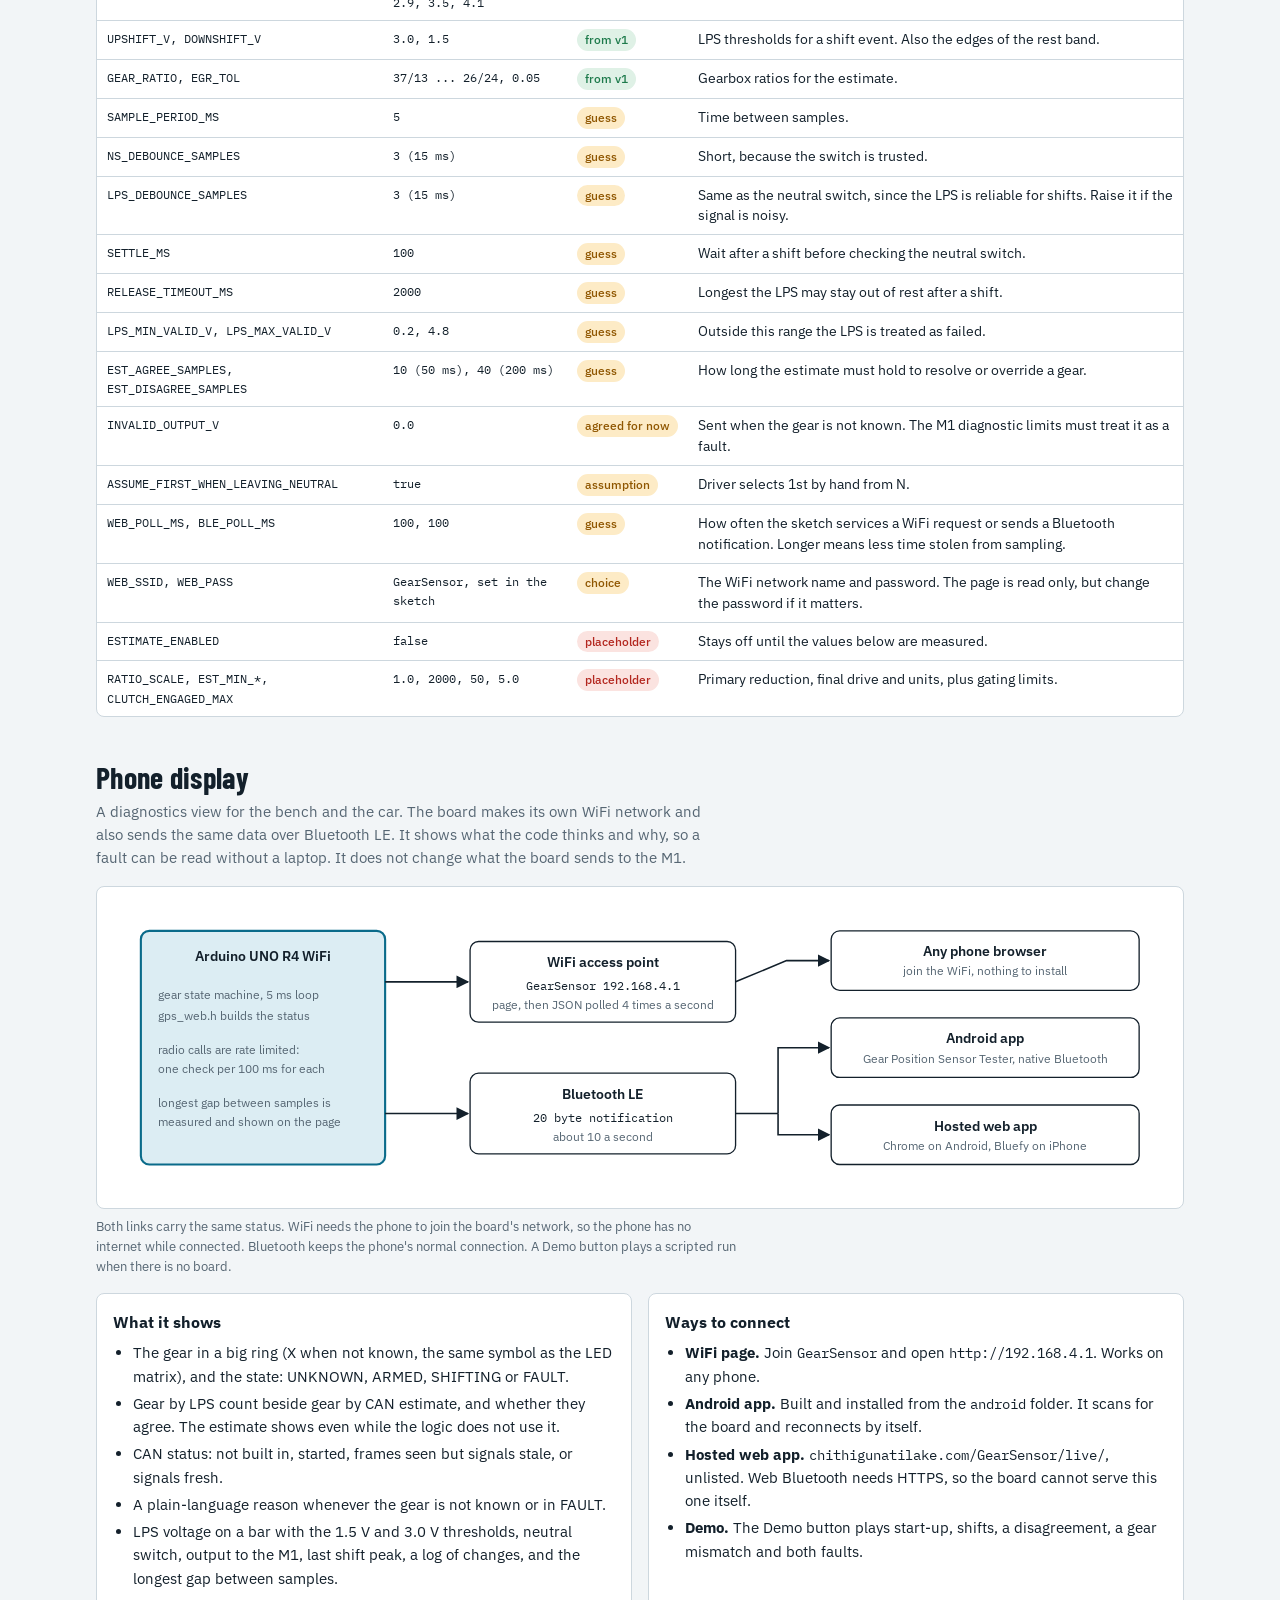
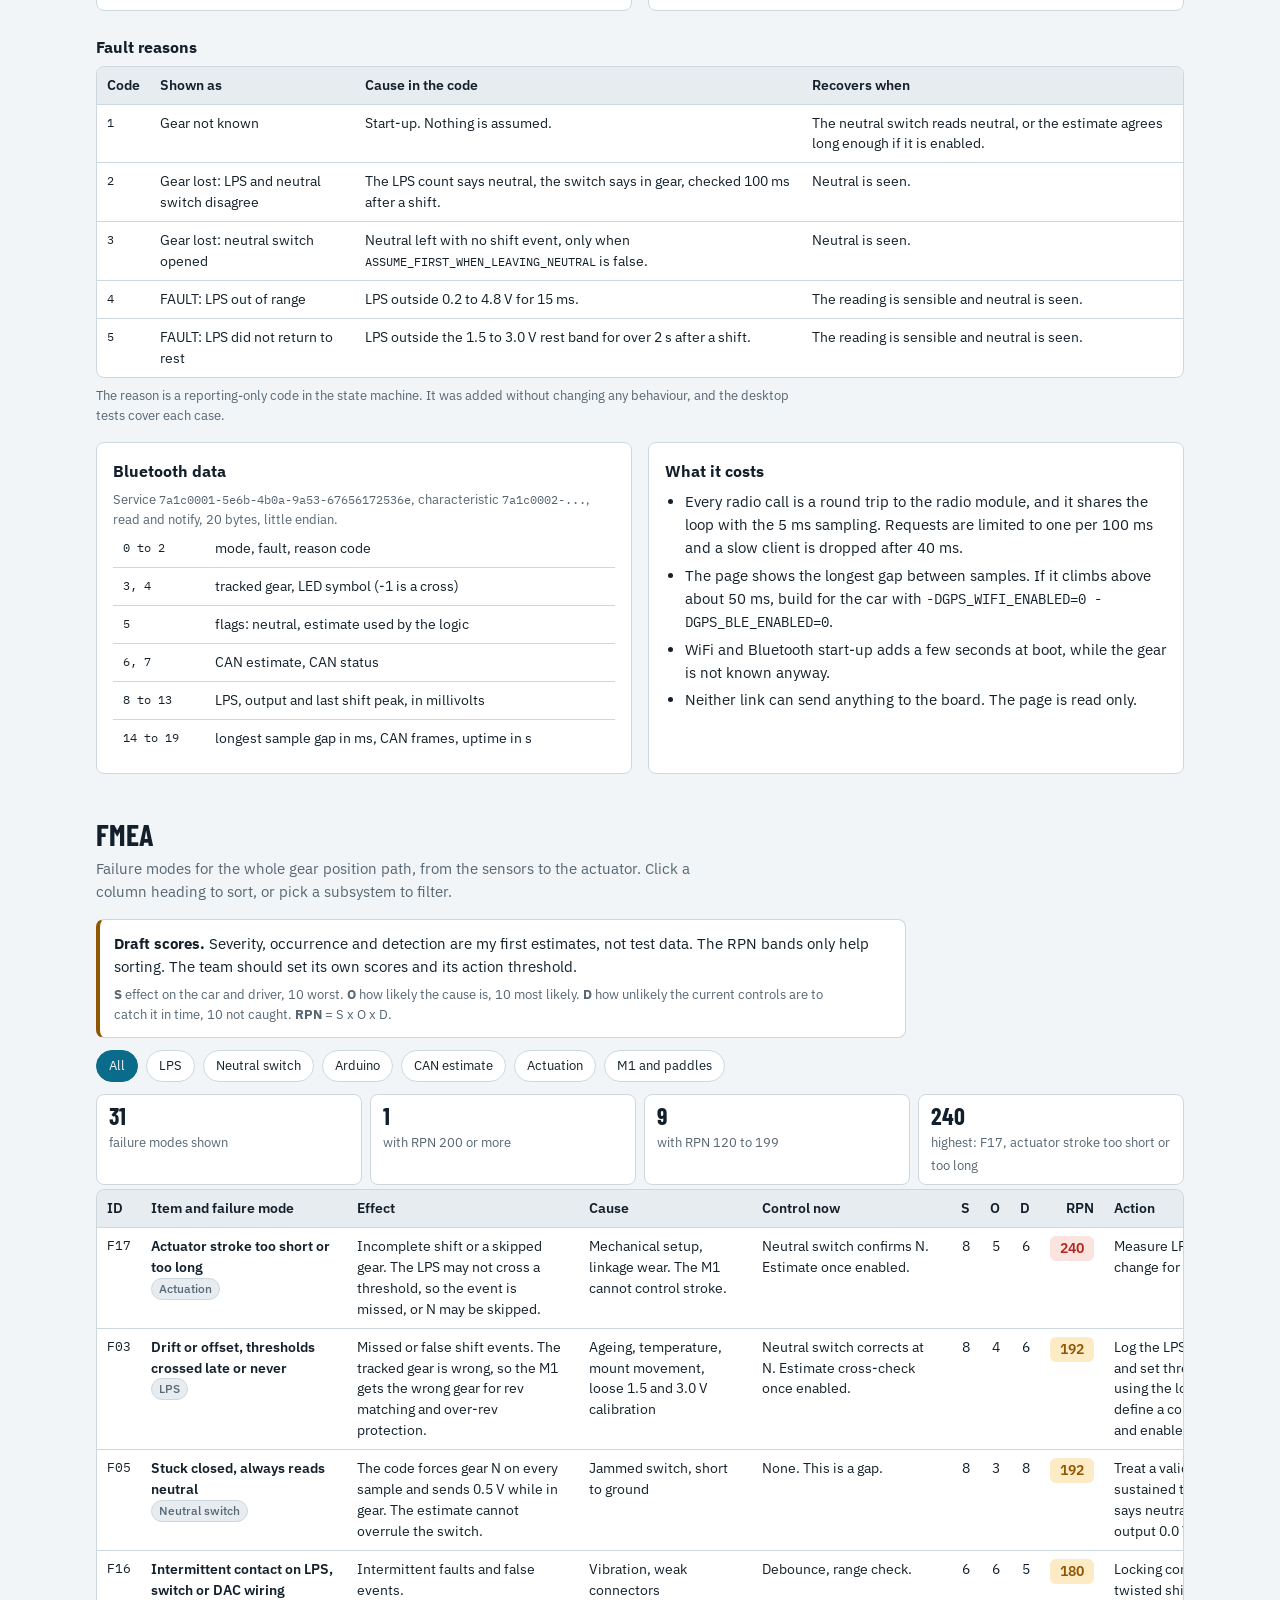
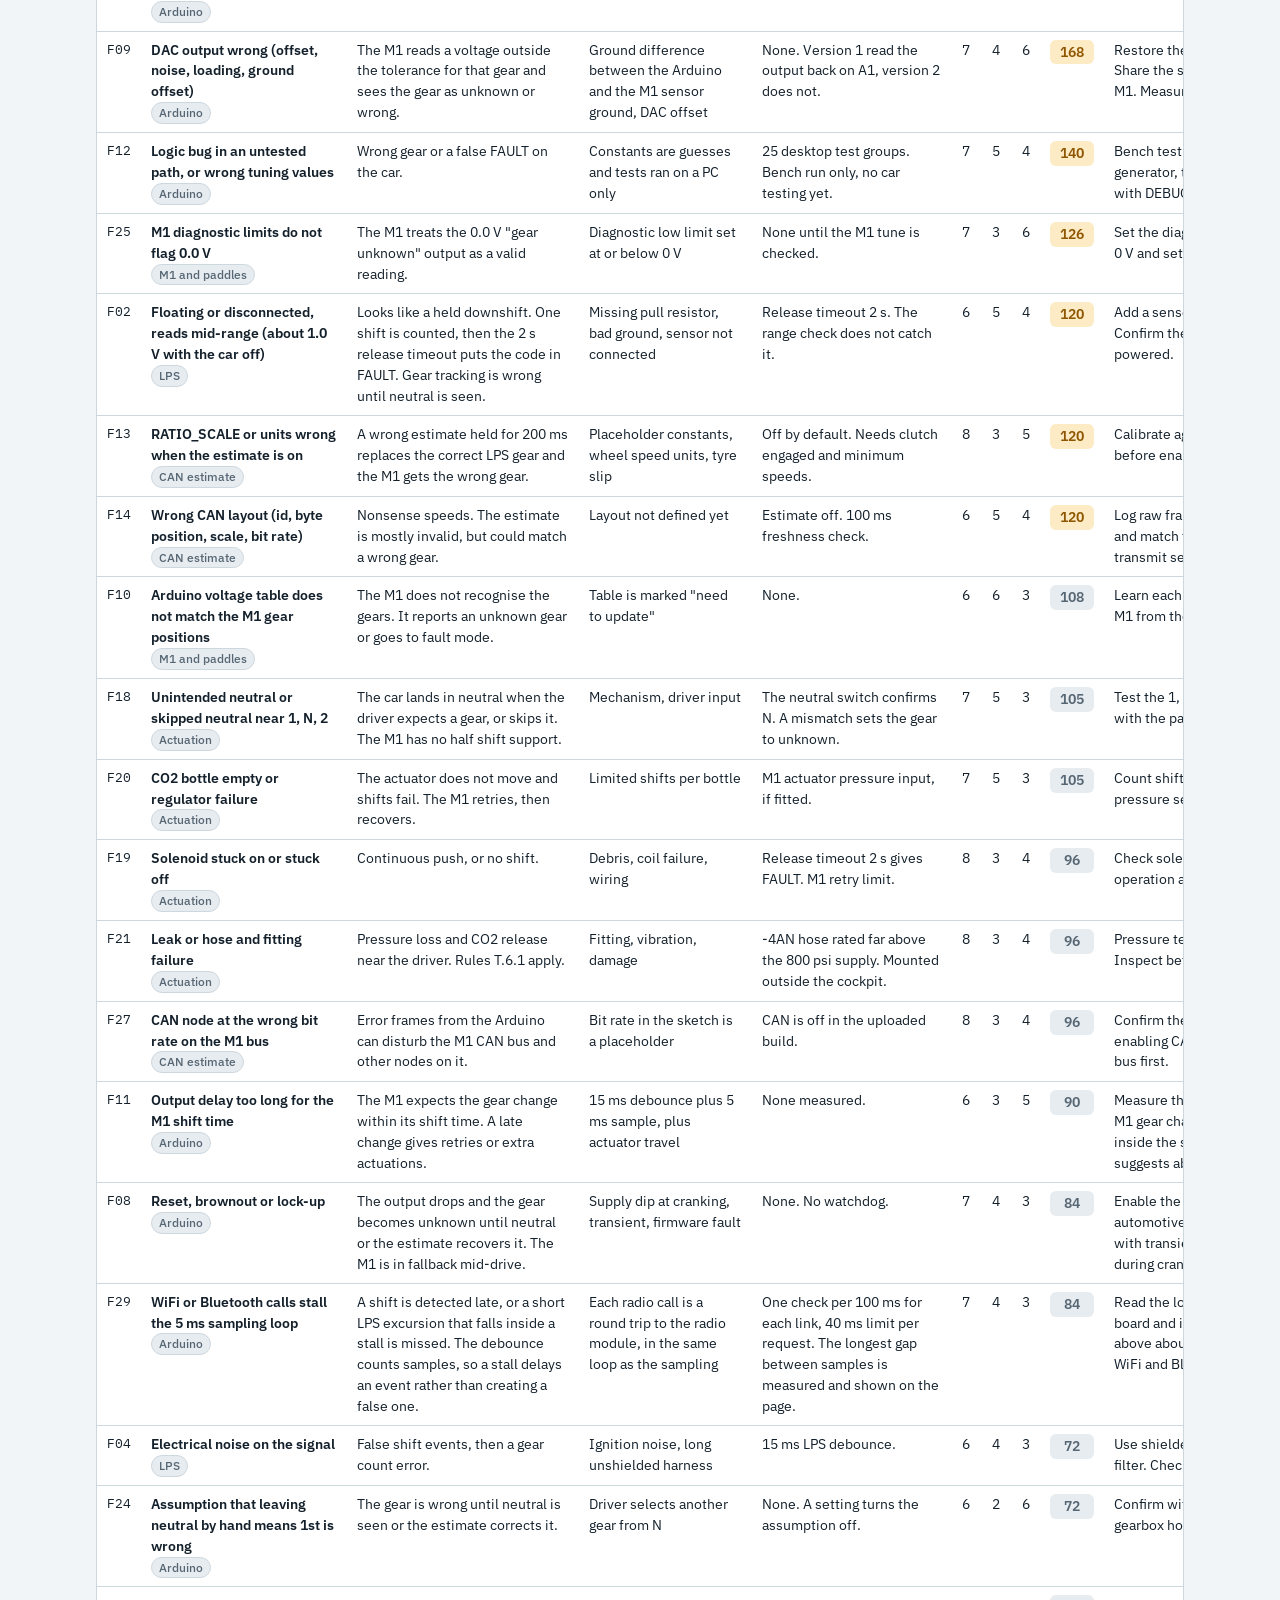
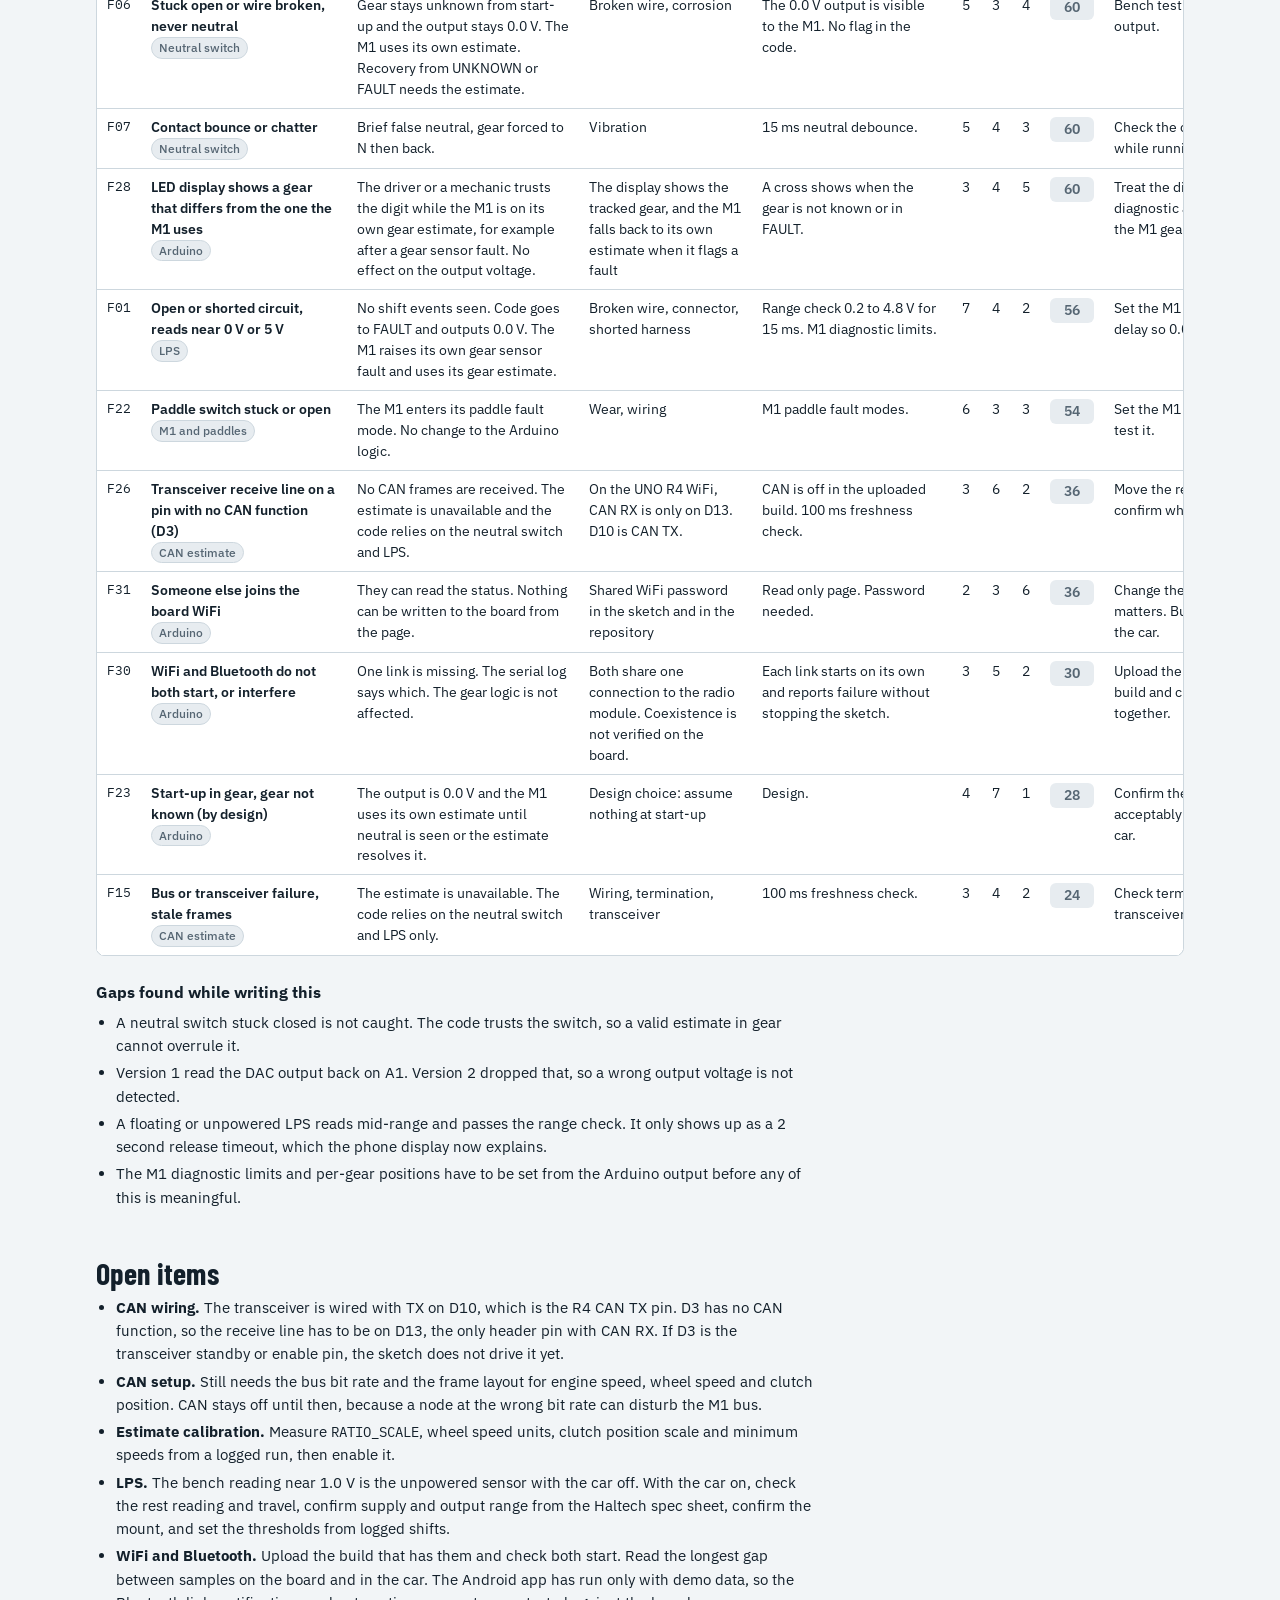
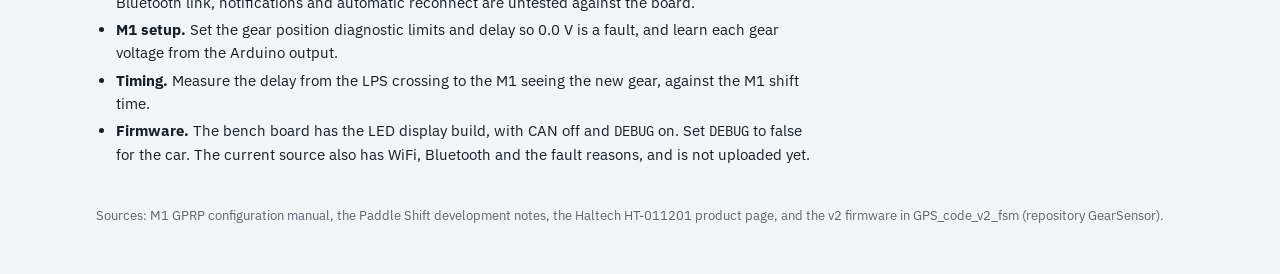
==== commit c463765f: "GearSensor page: add phone display section, update FMEA and open items Co-Authored-By: Claude Sonnet" ====
--- a/GearSensor/index.html
+++ b/GearSensor/index.html
@@ -210,9 +210,11 @@
     <h1>Gear position system</h1>
     <p class="lede ink">An Arduino UNO R4 WiFi reads the shift actuator sensor and the neutral switch, works out which gear the car is in, and sends that gear to the MoTeC M1 GPRP as an analog voltage. This page covers the physical layout, the firmware structure and a draft FMEA.</p>
     <ul class="status">
-      <li class="ok"><b>Firmware v2</b> compiles for the UNO R4 WiFi, with and without CAN</li>
-      <li class="ok"><b>22 desktop test groups</b> pass (state machine, CAN decode, estimate, LED display)</li>
-      <li class="ok"><b>Uploaded to the bench board</b> with CAN off, serial logging on and the LED gear display</li>
+      <li class="ok"><b>Firmware v2</b> compiles for the UNO R4 WiFi, with and without CAN, WiFi and Bluetooth</li>
+      <li class="ok"><b>25 desktop test groups</b> pass (state machine, fault reasons, CAN decode, estimate, LED display, phone data)</li>
+      <li class="ok"><b>Android app</b> built and run on a phone, with demo data</li>
+      <li class="todo"><b>Bench board</b> has the LED display build. The WiFi and Bluetooth build is not uploaded yet</li>
+      <li class="todo"><b>WiFi, Bluetooth and their loop timing</b> are untested on the board</li>
       <li class="todo"><b>Not run on the car.</b> Timing values are starting guesses</li>
       <li class="todo"><b>CAN layout and gear estimate</b> are placeholders and switched off</li>
       <li class="todo"><b>FMEA scores</b> are draft estimates for the team to review</li>
@@ -224,6 +226,7 @@
   <div class="wrap">
     <a href="#physical">Physical architecture</a>
     <a href="#code">Code architecture</a>
+    <a href="#phone">Phone display</a>
     <a href="#fmea">FMEA</a>
     <a href="#open">Open items</a>
   </div>
@@ -273,7 +276,7 @@
         <text class="ts" x="60" y="214"><tspan class="tm">D2</tspan>  neutral switch in (pull-up)</text>
         <text class="ts" x="60" y="232"><tspan class="tm">A0</tspan>  DAC out (12 bit)</text>
         <text class="ts" x="60" y="250">CAN receive via transceiver (TBD)</text>
-        <text class="ts" x="60" y="268">12 x 8 LED matrix shows the gear</text>
+        <text class="ts" x="60" y="268">LED matrix and phone link (WiFi, BLE)</text>
         <text class="ts" x="60" y="286">runs the gear state machine</text>
 
         <!-- CAN, M1 to Arduino -->
@@ -365,10 +368,11 @@
       <tbody>
         <tr><td>Up and down request</td><td>Paddle micro switches</td><td>M1</td><td>Digital</td><td>The M1 accepts switched paddle inputs.</td></tr>
         <tr><td>Solenoid drive</td><td>M1</td><td>Actuator, up and down</td><td>12 V on or off</td><td>The M1 does not control stroke, so the mechanical limits matter.</td></tr>
-        <tr><td>LPS</td><td>Linear position sensor</td><td>Arduino <span class="mono">A2</span></td><td>Analog, 0 to 5 V</td><td>Upshift at or above 3.0 V, downshift at or below 1.5 V. Bench reading is 1.0 to 1.25 V and drifts. Mount to be confirmed.</td></tr>
+        <tr><td>LPS</td><td>Linear position sensor</td><td>Arduino <span class="mono">A2</span></td><td>Analog, 0 to 5 V</td><td>Upshift at or above 3.0 V, downshift at or below 1.5 V. Haltech HT-011201, 50 mm travel. With the car off the sensor is unpowered and A2 floats near 1.0 V. Supply and output range to be confirmed from its spec sheet. Mount to be confirmed.</td></tr>
         <tr><td>Neutral switch</td><td>Gearbox</td><td>Arduino <span class="mono">D2</span></td><td>Digital, pull-up</td><td>LOW means neutral. This is the trusted input.</td></tr>
         <tr><td>Gear voltage</td><td>Arduino <span class="mono">A0</span> DAC</td><td>M1 gear position input</td><td>Analog, 12 bit</td><td>0.5 V for N up to 4.1 V for 6th. 0.0 V means gear not known.</td></tr>
         <tr><td>Gear display</td><td>Arduino</td><td>On-board 12 x 8 LED matrix</td><td>Matrix driver</td><td>A big digit for 1 to 6, N for neutral, a cross when the gear is not known or in FAULT. It shows the tracked gear, which can differ from what the M1 uses in fallback.</td></tr>
+        <tr><td>Phone status</td><td>Arduino radio module</td><td>Phone</td><td>WiFi access point and Bluetooth LE</td><td>Read only diagnostics. See Phone display. Limited to one check per 100 ms each, so the sampling loop is not starved.</td></tr>
         <tr><td>Engine speed, wheel speed, clutch position</td><td>M1</td><td>Arduino</td><td>CAN</td><td>Needs a CAN transceiver, the bit rate and the frame layout. Used only for the gear estimate.</td></tr>
       </tbody>
     </table>
@@ -378,7 +382,7 @@
 <!-- ============================ CODE ============================ -->
 <section id="code">
   <h2>Code architecture</h2>
-  <p class="lede">The Arduino sketch only reads pins, writes the DAC and draws the LED matrix. All decisions live in three plain C++ headers with no Arduino dependency, so a PC can test them.</p>
+  <p class="lede">The Arduino sketch only reads pins, writes the DAC, draws the LED matrix and serves the phone link. All decisions and data formats live in plain C++ headers with no Arduino dependency (state machine, CAN decode, LED display, phone data), so a PC can test them.</p>
 
   <figure>
     <div class="fig-frame">
@@ -556,7 +560,7 @@
         <text class="ts" x="230" y="234" text-anchor="middle">bench reading, about 1.0 V</text>
       </svg>
     </div>
-    <figcaption>The bench reading of 1.0 to 1.25 V falls in the downshift zone, so with the current wiring the LPS looks like a held downshift. It also drifts, which points to a floating input. The 0.2 and 4.8 V range limits are guesses.</figcaption>
+    <figcaption>With the car off the LPS is unpowered, so A2 floats near 1.0 V. That falls in the downshift zone and looks like a held downshift, which is why an unpowered board cycles through FAULT every 2 s. The 0.2 and 4.8 V range limits are guesses.</figcaption>
   </figure>
 
   <div class="grid2">
@@ -569,7 +573,11 @@
             <tr><td class="mono">gps_fsm.h</td><td>Calibration, state machine, output voltage, gear estimate.</td></tr>
             <tr><td class="mono">gps_can.h</td><td>Decodes one signal from a CAN frame.</td></tr>
             <tr><td class="mono">gps_display.h</td><td>Picks the symbol from the state and fills the 12 x 8 frame.</td></tr>
-            <tr><td class="mono">test/test_fsm.cpp</td><td>22 test groups, built with g++ on a PC.</td></tr>
+            <tr><td class="mono">gps_web.h</td><td>Phone status as JSON (WiFi) and a 20 byte packet (Bluetooth).</td></tr>
+            <tr><td class="mono">gps_page.h</td><td>Generated from <span class="mono">web/gear.html</span> by <span class="mono">tools/embed_page.js</span>. The page the board serves.</td></tr>
+            <tr><td class="mono">web/</td><td>The page (one source for the board, the hosted app and the Android app), manifest, offline cache and icons.</td></tr>
+            <tr><td class="mono">android/</td><td>Native Android shell that does the Bluetooth and shows the page. Built with <span class="mono">build.ps1</span>, no Gradle.</td></tr>
+            <tr><td class="mono">test/test_fsm.cpp</td><td>25 test groups, built with g++ on a PC.</td></tr>
           </tbody>
         </table>
       </div>
@@ -577,8 +585,10 @@
     <div class="card">
       <h3>Builds</h3>
       <ul class="plain">
-        <li>Default build, on the board now: 56 KB of 256 KB flash, 21% RAM.</li>
-        <li>CAN build, with <code>GPS_CAN_ENABLED=1</code>: 60 KB, 24% RAM. Uses the Arduino_CAN library that ships with the R4 core.</li>
+        <li>Default build, with WiFi and Bluetooth: 110 KB of 256 KB flash, 30% RAM. Not uploaded yet.</li>
+        <li>Without them, with <code>-DGPS_WIFI_ENABLED=0 -DGPS_BLE_ENABLED=0</code>: 58 KB, 21% RAM. The LED display build, the one on the bench board.</li>
+        <li>CAN, with <code>GPS_CAN_ENABLED=1</code>, adds about 4 KB. Uses the Arduino_CAN library that ships with the R4 core.</li>
+        <li>Bluetooth uses the ArduinoBLE library (2.1.0), which pulled in Arduino_SpiNINA as a dependency.</li>
         <li><code>DEBUG</code> is on. It prints on state changes and once a second, including the furthest LPS voltage of the last shift. Set it to false for the car.</li>
       </ul>
     </div>
@@ -601,10 +611,128 @@
         <tr><td class="mono">EST_AGREE_SAMPLES, EST_DISAGREE_SAMPLES</td><td class="mono">10 (50 ms), 40 (200 ms)</td><td><span class="tag guess">guess</span></td><td>How long the estimate must hold to resolve or override a gear.</td></tr>
         <tr><td class="mono">INVALID_OUTPUT_V</td><td class="mono">0.0</td><td><span class="tag guess">agreed for now</span></td><td>Sent when the gear is not known. The M1 diagnostic limits must treat it as a fault.</td></tr>
         <tr><td class="mono">ASSUME_FIRST_WHEN_LEAVING_NEUTRAL</td><td class="mono">true</td><td><span class="tag guess">assumption</span></td><td>Driver selects 1st by hand from N.</td></tr>
+        <tr><td class="mono">WEB_POLL_MS, BLE_POLL_MS</td><td class="mono">100, 100</td><td><span class="tag guess">guess</span></td><td>How often the sketch services a WiFi request or sends a Bluetooth notification. Longer means less time stolen from sampling.</td></tr>
+        <tr><td class="mono">WEB_SSID, WEB_PASS</td><td class="mono">GearSensor, set in the sketch</td><td><span class="tag guess">choice</span></td><td>The WiFi network name and password. The page is read only, but change the password if it matters.</td></tr>
         <tr><td class="mono">ESTIMATE_ENABLED</td><td class="mono">false</td><td><span class="tag ph">placeholder</span></td><td>Stays off until the values below are measured.</td></tr>
         <tr><td class="mono">RATIO_SCALE, EST_MIN_*, CLUTCH_ENGAGED_MAX</td><td class="mono">1.0, 2000, 50, 5.0</td><td><span class="tag ph">placeholder</span></td><td>Primary reduction, final drive and units, plus gating limits.</td></tr>
       </tbody>
     </table>
+  </div>
+</section>
+
+<!-- ============================ PHONE DISPLAY ============================ -->
+<section id="phone">
+  <h2>Phone display</h2>
+  <p class="lede">A diagnostics view for the bench and the car. The board makes its own WiFi network and also sends the same data over Bluetooth LE. It shows what the code thinks and why, so a fault can be read without a laptop. It does not change what the board sends to the M1.</p>
+
+  <figure>
+    <div class="fig-frame">
+      <svg viewBox="0 0 1000 280" role="img" aria-label="The Arduino sends status over two radio links. A WiFi access point serves a web page to any phone browser. Bluetooth LE sends a 20 byte notification, read by the Android app and by the hosted web app in Chrome.">
+        <defs>
+          <marker id="d-sig" viewBox="0 0 10 10" refX="9" refY="5" markerWidth="8" markerHeight="8" orient="auto"><path d="M0 0L10 5L0 10z" class="mk-ink"/></marker>
+        </defs>
+        <rect class="node-focus" x="30" y="30" width="230" height="220" rx="8"/>
+        <text class="tb" x="145" y="58" text-anchor="middle">Arduino UNO R4 WiFi</text>
+        <text class="ts" x="46" y="94">gear state machine, 5 ms loop</text>
+        <text class="ts" x="46" y="114">gps_web.h builds the status</text>
+        <text class="ts" x="46" y="146">radio calls are rate limited:</text>
+        <text class="ts" x="46" y="164">one check per 100 ms for each</text>
+        <text class="ts" x="46" y="196">longest gap between samples is</text>
+        <text class="ts" x="46" y="214">measured and shown on the page</text>
+
+        <rect class="node" x="340" y="40" width="250" height="76" rx="8"/>
+        <text class="tb" x="465" y="64" text-anchor="middle">WiFi access point</text>
+        <text class="tm" x="465" y="86" text-anchor="middle">GearSensor  192.168.4.1</text>
+        <text class="ts" x="465" y="104" text-anchor="middle">page, then JSON polled 4 times a second</text>
+        <rect class="node" x="340" y="164" width="250" height="76" rx="8"/>
+        <text class="tb" x="465" y="188" text-anchor="middle">Bluetooth LE</text>
+        <text class="tm" x="465" y="210" text-anchor="middle">20 byte notification</text>
+        <text class="ts" x="465" y="228" text-anchor="middle">about 10 a second</text>
+
+        <rect class="node" x="680" y="30" width="290" height="56" rx="8"/>
+        <text class="tb" x="825" y="54" text-anchor="middle">Any phone browser</text>
+        <text class="ts" x="825" y="72" text-anchor="middle">join the WiFi, nothing to install</text>
+        <rect class="node" x="680" y="112" width="290" height="56" rx="8"/>
+        <text class="tb" x="825" y="136" text-anchor="middle">Android app</text>
+        <text class="ts" x="825" y="154" text-anchor="middle">Gear Position Sensor Tester, native Bluetooth</text>
+        <rect class="node" x="680" y="194" width="290" height="56" rx="8"/>
+        <text class="tb" x="825" y="218" text-anchor="middle">Hosted web app</text>
+        <text class="ts" x="825" y="236" text-anchor="middle">Chrome on Android, Bluefy on iPhone</text>
+
+        <path class="w-sig" d="M260 78 L338 78" marker-end="url(#d-sig)"/>
+        <path class="w-sig" d="M260 202 L338 202" marker-end="url(#d-sig)"/>
+        <path class="w-sig" d="M590 78 L638 58 L678 58" marker-end="url(#d-sig)"/>
+        <path class="w-sig" d="M590 202 L630 202"/>
+        <path class="w-sig" d="M630 202 L630 140 L678 140" marker-end="url(#d-sig)"/>
+        <path class="w-sig" d="M630 202 L630 222 L678 222" marker-end="url(#d-sig)"/>
+      </svg>
+    </div>
+    <figcaption>Both links carry the same status. WiFi needs the phone to join the board's network, so the phone has no internet while connected. Bluetooth keeps the phone's normal connection. A Demo button plays a scripted run when there is no board.</figcaption>
+  </figure>
+
+  <div class="grid2">
+    <div class="card">
+      <h3>What it shows</h3>
+      <ul class="plain">
+        <li>The gear in a big ring (X when not known, the same symbol as the LED matrix), and the state: UNKNOWN, ARMED, SHIFTING or FAULT.</li>
+        <li>Gear by LPS count beside gear by CAN estimate, and whether they agree. The estimate shows even while the logic does not use it.</li>
+        <li>CAN status: not built in, started, frames seen but signals stale, or signals fresh.</li>
+        <li>A plain-language reason whenever the gear is not known or in FAULT.</li>
+        <li>LPS voltage on a bar with the 1.5 V and 3.0 V thresholds, neutral switch, output to the M1, last shift peak, a log of changes, and the longest gap between samples.</li>
+      </ul>
+    </div>
+    <div class="card">
+      <h3>Ways to connect</h3>
+      <ul class="plain">
+        <li><b>WiFi page.</b> Join <code>GearSensor</code> and open <code>http://192.168.4.1</code>. Works on any phone.</li>
+        <li><b>Android app.</b> Built and installed from the <code>android</code> folder. It scans for the board and reconnects by itself.</li>
+        <li><b>Hosted web app.</b> <code>chithigunatilake.com/GearSensor/live/</code>, unlisted. Web Bluetooth needs HTTPS, so the board cannot serve this one itself.</li>
+        <li><b>Demo.</b> The Demo button plays start-up, shifts, a disagreement, a gear mismatch and both faults.</li>
+      </ul>
+    </div>
+  </div>
+
+  <h3 style="margin-top:24px">Fault reasons</h3>
+  <div class="table-frame">
+    <table>
+      <thead><tr><th>Code</th><th>Shown as</th><th>Cause in the code</th><th>Recovers when</th></tr></thead>
+      <tbody>
+        <tr><td class="mono">1</td><td>Gear not known</td><td>Start-up. Nothing is assumed.</td><td>The neutral switch reads neutral, or the estimate agrees long enough if it is enabled.</td></tr>
+        <tr><td class="mono">2</td><td>Gear lost: LPS and neutral switch disagree</td><td>The LPS count says neutral, the switch says in gear, checked 100 ms after a shift.</td><td>Neutral is seen.</td></tr>
+        <tr><td class="mono">3</td><td>Gear lost: neutral switch opened</td><td>Neutral left with no shift event, only when <code>ASSUME_FIRST_WHEN_LEAVING_NEUTRAL</code> is false.</td><td>Neutral is seen.</td></tr>
+        <tr><td class="mono">4</td><td>FAULT: LPS out of range</td><td>LPS outside 0.2 to 4.8 V for 15 ms.</td><td>The reading is sensible and neutral is seen.</td></tr>
+        <tr><td class="mono">5</td><td>FAULT: LPS did not return to rest</td><td>LPS outside the 1.5 to 3.0 V rest band for over 2 s after a shift.</td><td>The reading is sensible and neutral is seen.</td></tr>
+      </tbody>
+    </table>
+  </div>
+  <p class="note">The reason is a reporting-only code in the state machine. It was added without changing any behaviour, and the desktop tests cover each case.</p>
+
+  <div class="grid2" style="margin-top:16px">
+    <div class="card">
+      <h3>Bluetooth data</h3>
+      <p class="note" style="margin-top:0">Service <code>7a1c0001-5e6b-4b0a-9a53-67656172536e</code>, characteristic <code>7a1c0002-...</code>, read and notify, 20 bytes, little endian.</p>
+      <div class="table-frame" style="border:0">
+        <table>
+          <tbody>
+            <tr><td class="mono">0 to 2</td><td>mode, fault, reason code</td></tr>
+            <tr><td class="mono">3, 4</td><td>tracked gear, LED symbol (-1 is a cross)</td></tr>
+            <tr><td class="mono">5</td><td>flags: neutral, estimate used by the logic</td></tr>
+            <tr><td class="mono">6, 7</td><td>CAN estimate, CAN status</td></tr>
+            <tr><td class="mono">8 to 13</td><td>LPS, output and last shift peak, in millivolts</td></tr>
+            <tr><td class="mono">14 to 19</td><td>longest sample gap in ms, CAN frames, uptime in s</td></tr>
+          </tbody>
+        </table>
+      </div>
+    </div>
+    <div class="card">
+      <h3>What it costs</h3>
+      <ul class="plain">
+        <li>Every radio call is a round trip to the radio module, and it shares the loop with the 5 ms sampling. Requests are limited to one per 100 ms and a slow client is dropped after 40 ms.</li>
+        <li>The page shows the longest gap between samples. If it climbs above about 50 ms, build for the car with <code>-DGPS_WIFI_ENABLED=0 -DGPS_BLE_ENABLED=0</code>.</li>
+        <li>WiFi and Bluetooth start-up adds a few seconds at boot, while the gear is not known anyway.</li>
+        <li>Neither link can send anything to the board. The page is read only.</li>
+      </ul>
+    </div>
   </div>
 </section>
 
@@ -645,7 +773,7 @@
   <ul class="plain">
     <li>A neutral switch stuck closed is not caught. The code trusts the switch, so a valid estimate in gear cannot overrule it.</li>
     <li>Version 1 read the DAC output back on A1. Version 2 dropped that, so a wrong output voltage is not detected.</li>
-    <li>A floating LPS reads mid-range and passes the range check. It only shows up as a 2 second release timeout.</li>
+    <li>A floating or unpowered LPS reads mid-range and passes the range check. It only shows up as a 2 second release timeout, which the phone display now explains.</li>
     <li>The M1 diagnostic limits and per-gear positions have to be set from the Arduino output before any of this is meaningful.</li>
   </ul>
 </section>
@@ -657,17 +785,18 @@
     <li><b>CAN wiring.</b> The transceiver is wired with TX on D10, which is the R4 CAN TX pin. D3 has no CAN function, so the receive line has to be on D13, the only header pin with CAN RX. If D3 is the transceiver standby or enable pin, the sketch does not drive it yet.</li>
     <li><b>CAN setup.</b> Still needs the bus bit rate and the frame layout for engine speed, wheel speed and clutch position. CAN stays off until then, because a node at the wrong bit rate can disturb the M1 bus.</li>
     <li><b>Estimate calibration.</b> Measure <code>RATIO_SCALE</code>, wheel speed units, clutch position scale and minimum speeds from a logged run, then enable it.</li>
-    <li><b>LPS.</b> Find why the bench reads about 1.25 V, confirm the mount, and set the thresholds from logged shifts.</li>
+    <li><b>LPS.</b> The bench reading near 1.0 V is the unpowered sensor with the car off. With the car on, check the rest reading and travel, confirm supply and output range from the Haltech spec sheet, confirm the mount, and set the thresholds from logged shifts.</li>
+    <li><b>WiFi and Bluetooth.</b> Upload the build that has them and check both start. Read the longest gap between samples on the board and in the car. The Android app has run only with demo data, so the Bluetooth link, notifications and automatic reconnect are untested against the board.</li>
     <li><b>M1 setup.</b> Set the gear position diagnostic limits and delay so 0.0 V is a fault, and learn each gear voltage from the Arduino output.</li>
     <li><b>Timing.</b> Measure the delay from the LPS crossing to the M1 seeing the new gear, against the M1 shift time.</li>
-    <li><b>Firmware.</b> Uploaded with CAN off and <code>DEBUG</code> on. The board reports gear not known and 0.0 V because the neutral switch reads in gear. Set <code>DEBUG</code> to false for the car.</li>
+    <li><b>Firmware.</b> The bench board has the LED display build, with CAN off and <code>DEBUG</code> on. Set <code>DEBUG</code> to false for the car. The current source also has WiFi, Bluetooth and the fault reasons, and is not uploaded yet.</li>
   </ul>
 </section>
 
 </main>
 
 <footer>
-  <div class="wrap">Sources: M1 GPRP configuration manual, the Paddle Shift development notes, and the v2 firmware in GPS_code_v2_fsm.</div>
+  <div class="wrap">Sources: M1 GPRP configuration manual, the Paddle Shift development notes, the Haltech HT-011201 product page, and the v2 firmware in GPS_code_v2_fsm (repository GearSensor).</div>
 </footer>
 
 <script>
@@ -679,11 +808,11 @@
       cause: 'Broken wire, connector, shorted harness',
       control: 'Range check 0.2 to 4.8 V for 15 ms. M1 diagnostic limits.',
       s: 7, o: 4, d: 2, action: 'Set the M1 diagnostic limits and delay so 0.0 V reads as a fault.' },
-    { id: 'F02', sys: 'LPS', mode: 'Floating or disconnected, reads mid-range (bench 1.0 to 1.25 V)',
+    { id: 'F02', sys: 'LPS', mode: 'Floating or disconnected, reads mid-range (about 1.0 V with the car off)',
       effect: 'Looks like a held downshift. One shift is counted, then the 2 s release timeout puts the code in FAULT. Gear tracking is wrong until neutral is seen.',
       cause: 'Missing pull resistor, bad ground, sensor not connected',
       control: 'Release timeout 2 s. The range check does not catch it.',
-      s: 6, o: 5, d: 4, action: 'Find the cause of the 1.25 V reading. Add a sensor presence check.' },
+      s: 6, o: 5, d: 4, action: 'Add a sensor presence check. Confirm the reading with the car powered.' },
     { id: 'F03', sys: 'LPS', mode: 'Drift or offset, thresholds crossed late or never',
       effect: 'Missed or false shift events. The tracked gear is wrong, so the M1 gets the wrong gear for rev matching and over-rev protection.',
       cause: 'Ageing, temperature, mount movement, loose 1.5 and 3.0 V calibration',
@@ -732,7 +861,7 @@
     { id: 'F12', sys: 'Arduino', mode: 'Logic bug in an untested path, or wrong tuning values',
       effect: 'Wrong gear or a false FAULT on the car.',
       cause: 'Constants are guesses and tests ran on a PC only',
-      control: '22 desktop test groups. Bench run only, no car testing yet.',
+      control: '25 desktop test groups. Bench run only, no car testing yet.',
       s: 7, o: 5, d: 4, action: 'Bench test with a signal generator, then log on the car with DEBUG on.' },
     { id: 'F13', sys: 'CAN estimate', mode: 'RATIO_SCALE or units wrong when the estimate is on',
       effect: 'A wrong estimate held for 200 ms replaces the correct LPS gear and the M1 gets the wrong gear.',
@@ -813,7 +942,22 @@
       effect: 'The driver or a mechanic trusts the digit while the M1 is on its own gear estimate, for example after a gear sensor fault. No effect on the output voltage.',
       cause: 'The display shows the tracked gear, and the M1 falls back to its own estimate when it flags a fault',
       control: 'A cross shows when the gear is not known or in FAULT.',
-      s: 3, o: 4, d: 5, action: 'Treat the display as a bench and diagnostic aid. Compare it with the M1 gear channel in logs.' }
+      s: 3, o: 4, d: 5, action: 'Treat the display as a bench and diagnostic aid. Compare it with the M1 gear channel in logs.' },
+    { id: 'F29', sys: 'Arduino', mode: 'WiFi or Bluetooth calls stall the 5 ms sampling loop',
+      effect: 'A shift is detected late, or a short LPS excursion that falls inside a stall is missed. The debounce counts samples, so a stall delays an event rather than creating a false one.',
+      cause: 'Each radio call is a round trip to the radio module, in the same loop as the sampling',
+      control: 'One check per 100 ms for each link, 40 ms limit per request. The longest gap between samples is measured and shown on the page.',
+      s: 7, o: 4, d: 3, action: 'Read the longest gap on the board and in the car. If it climbs above about 50 ms, build with WiFi and Bluetooth off.' },
+    { id: 'F30', sys: 'Arduino', mode: 'WiFi and Bluetooth do not both start, or interfere',
+      effect: 'One link is missing. The serial log says which. The gear logic is not affected.',
+      cause: 'Both share one connection to the radio module. Coexistence is not verified on the board.',
+      control: 'Each link starts on its own and reports failure without stopping the sketch.',
+      s: 3, o: 5, d: 2, action: 'Upload the WiFi and Bluetooth build and check both come up together.' },
+    { id: 'F31', sys: 'Arduino', mode: 'Someone else joins the board WiFi',
+      effect: 'They can read the status. Nothing can be written to the board from the page.',
+      cause: 'Shared WiFi password in the sketch and in the repository',
+      control: 'Read only page. Password needed.',
+      s: 2, o: 3, d: 6, action: 'Change the password if it matters. Build without WiFi for the car.' }
   ];
 
   DATA.forEach(function (r) { r.rpn = r.s * r.o * r.d; });
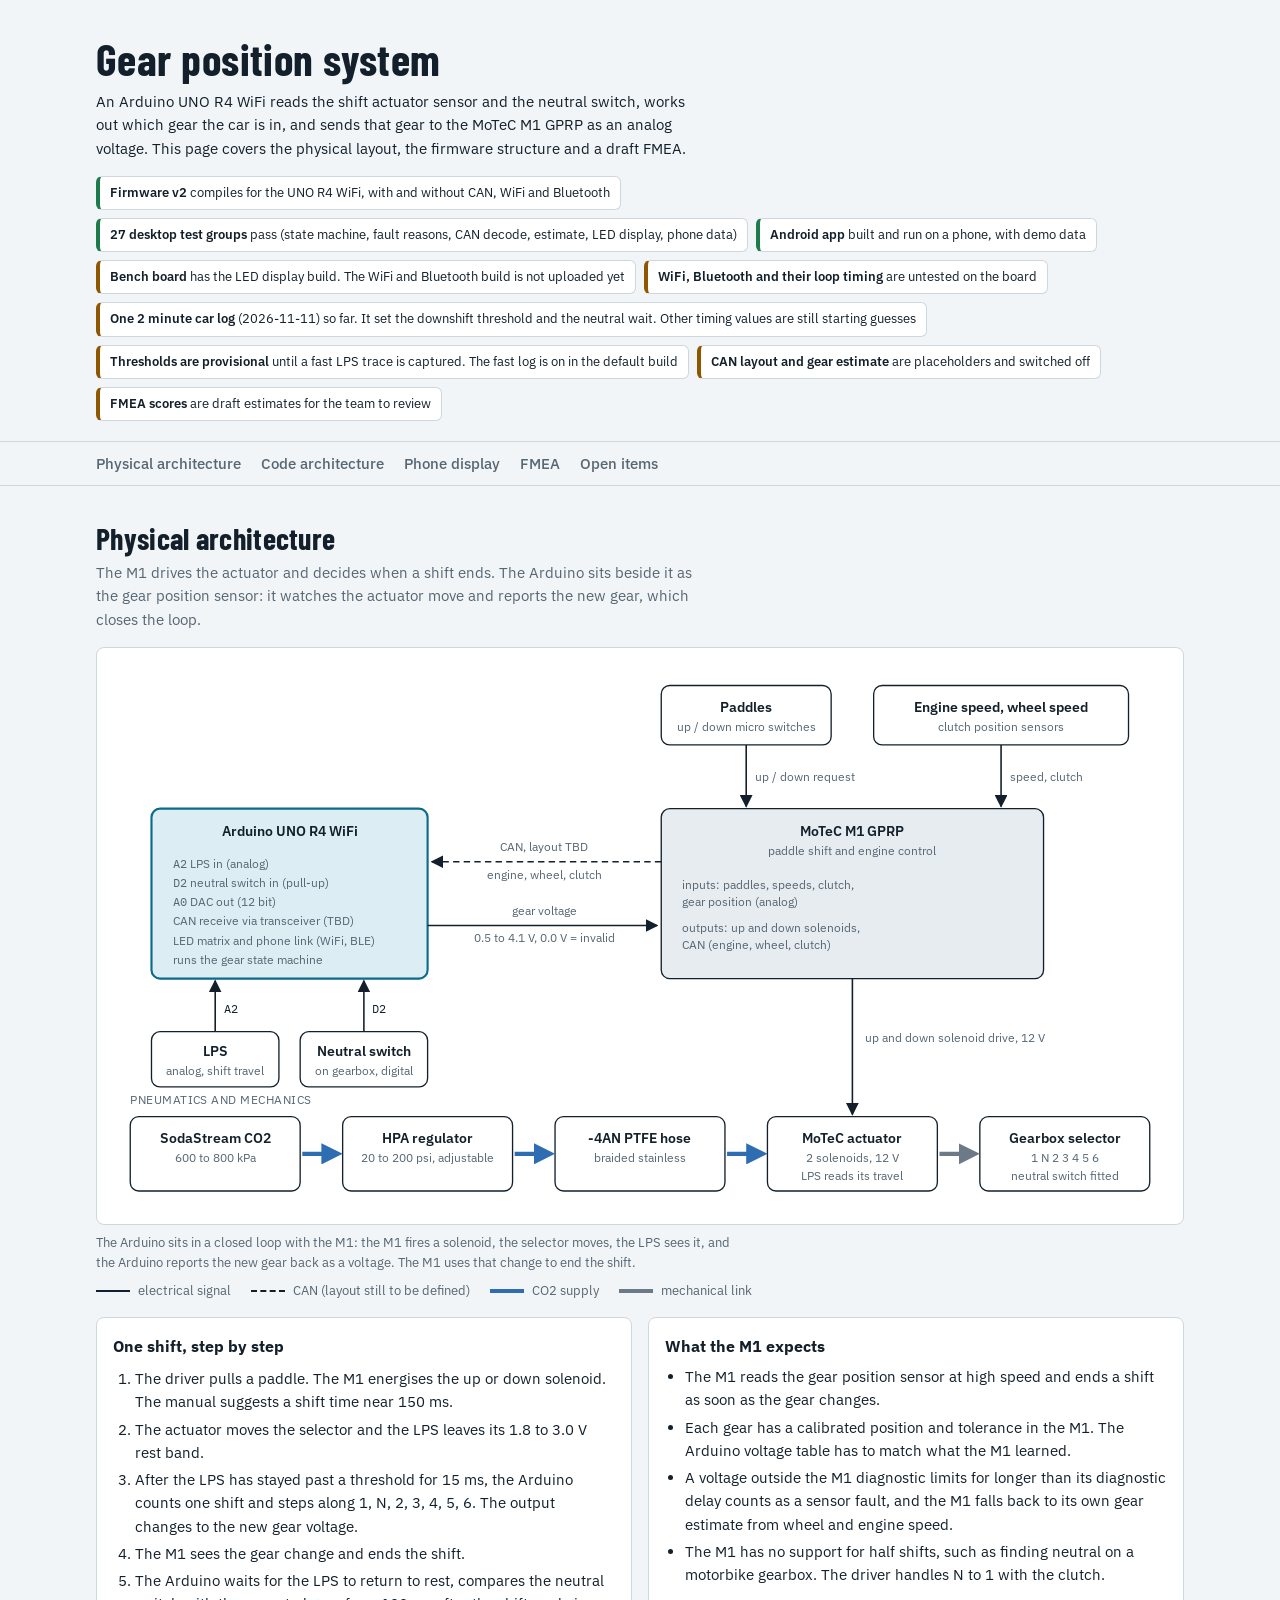
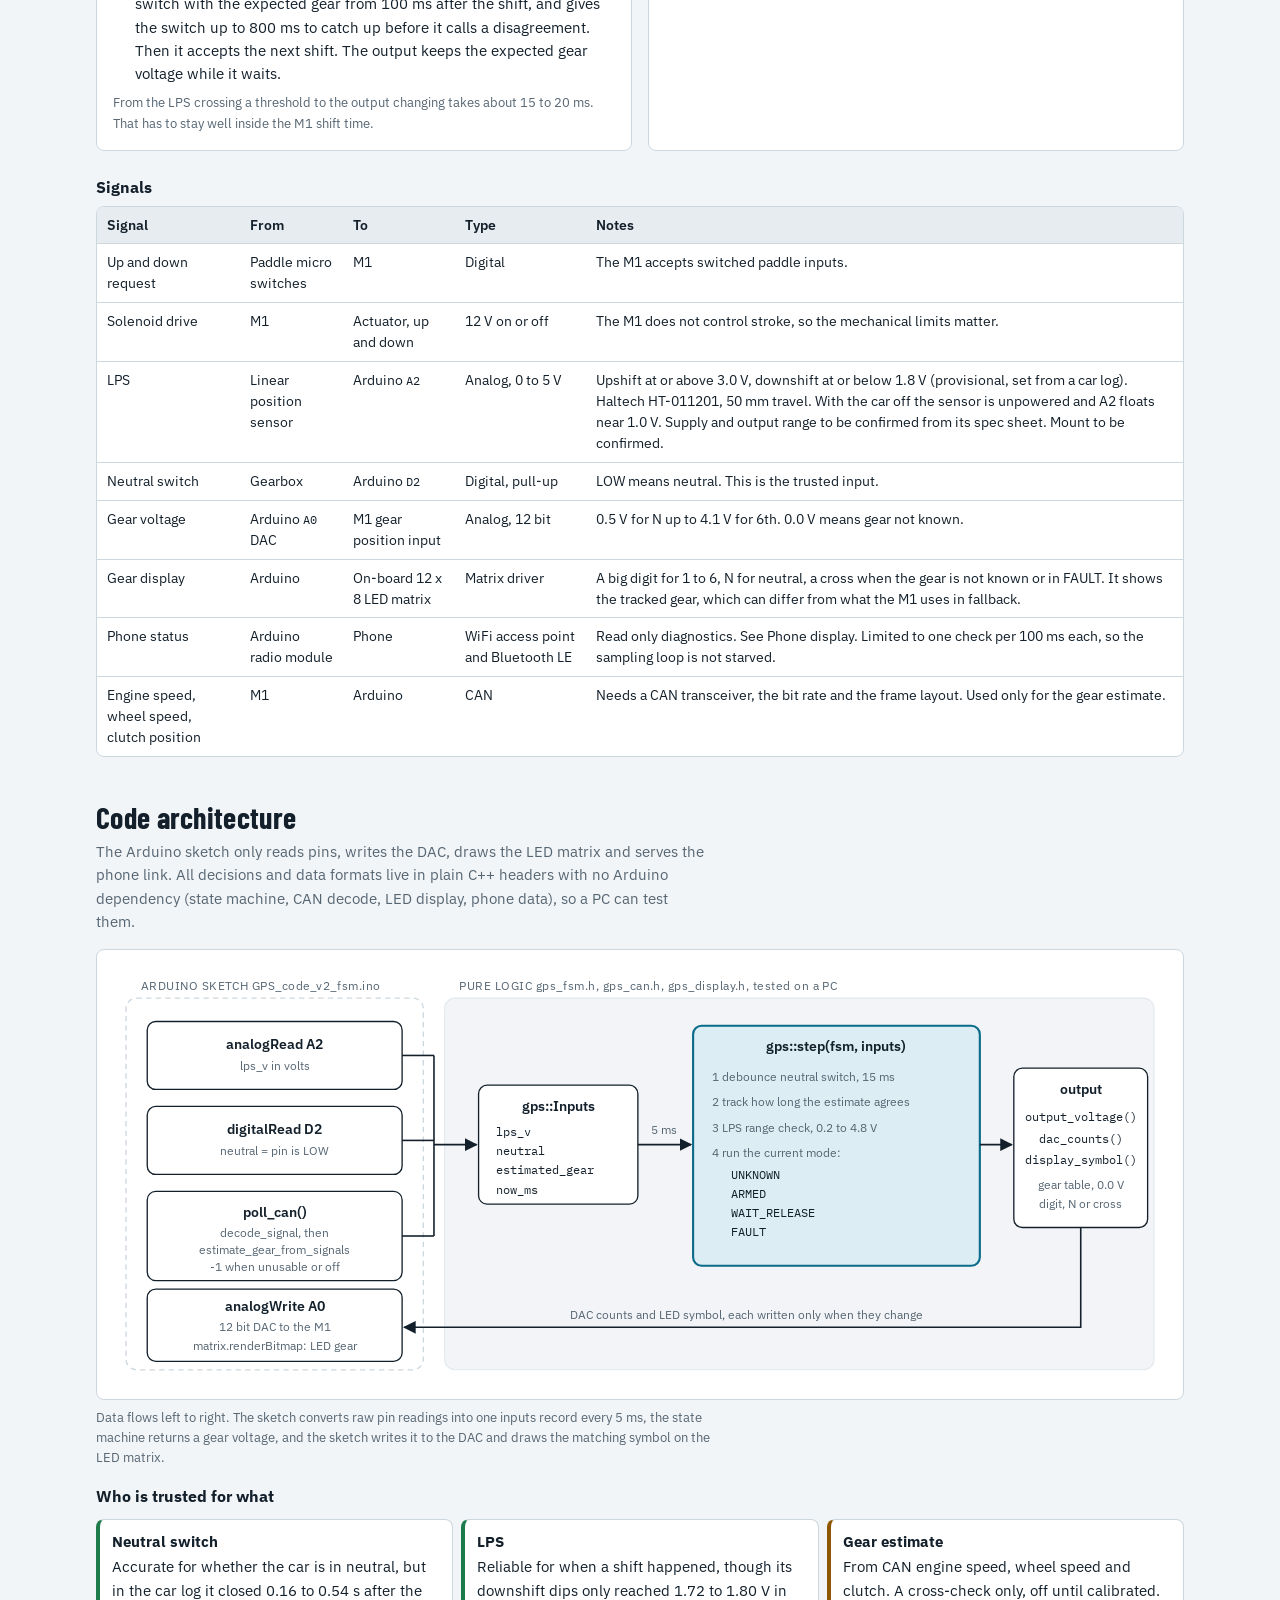
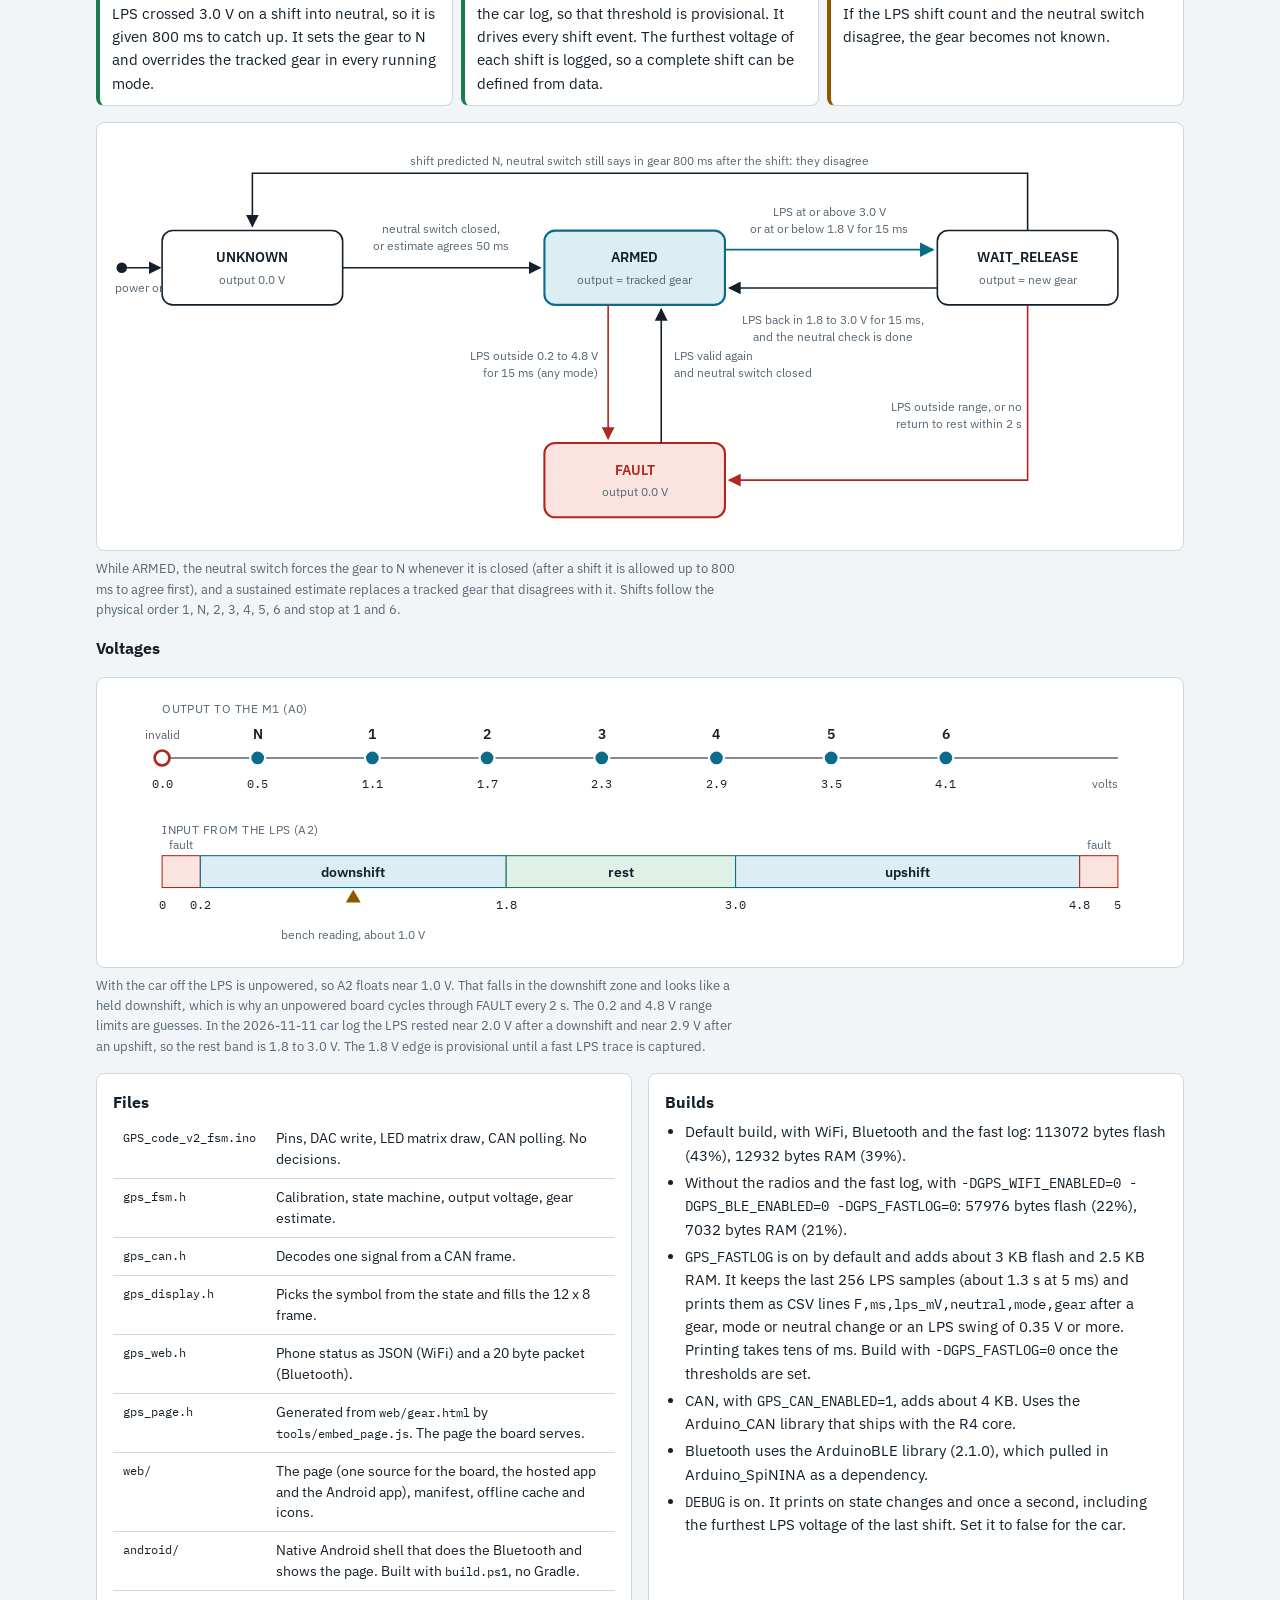
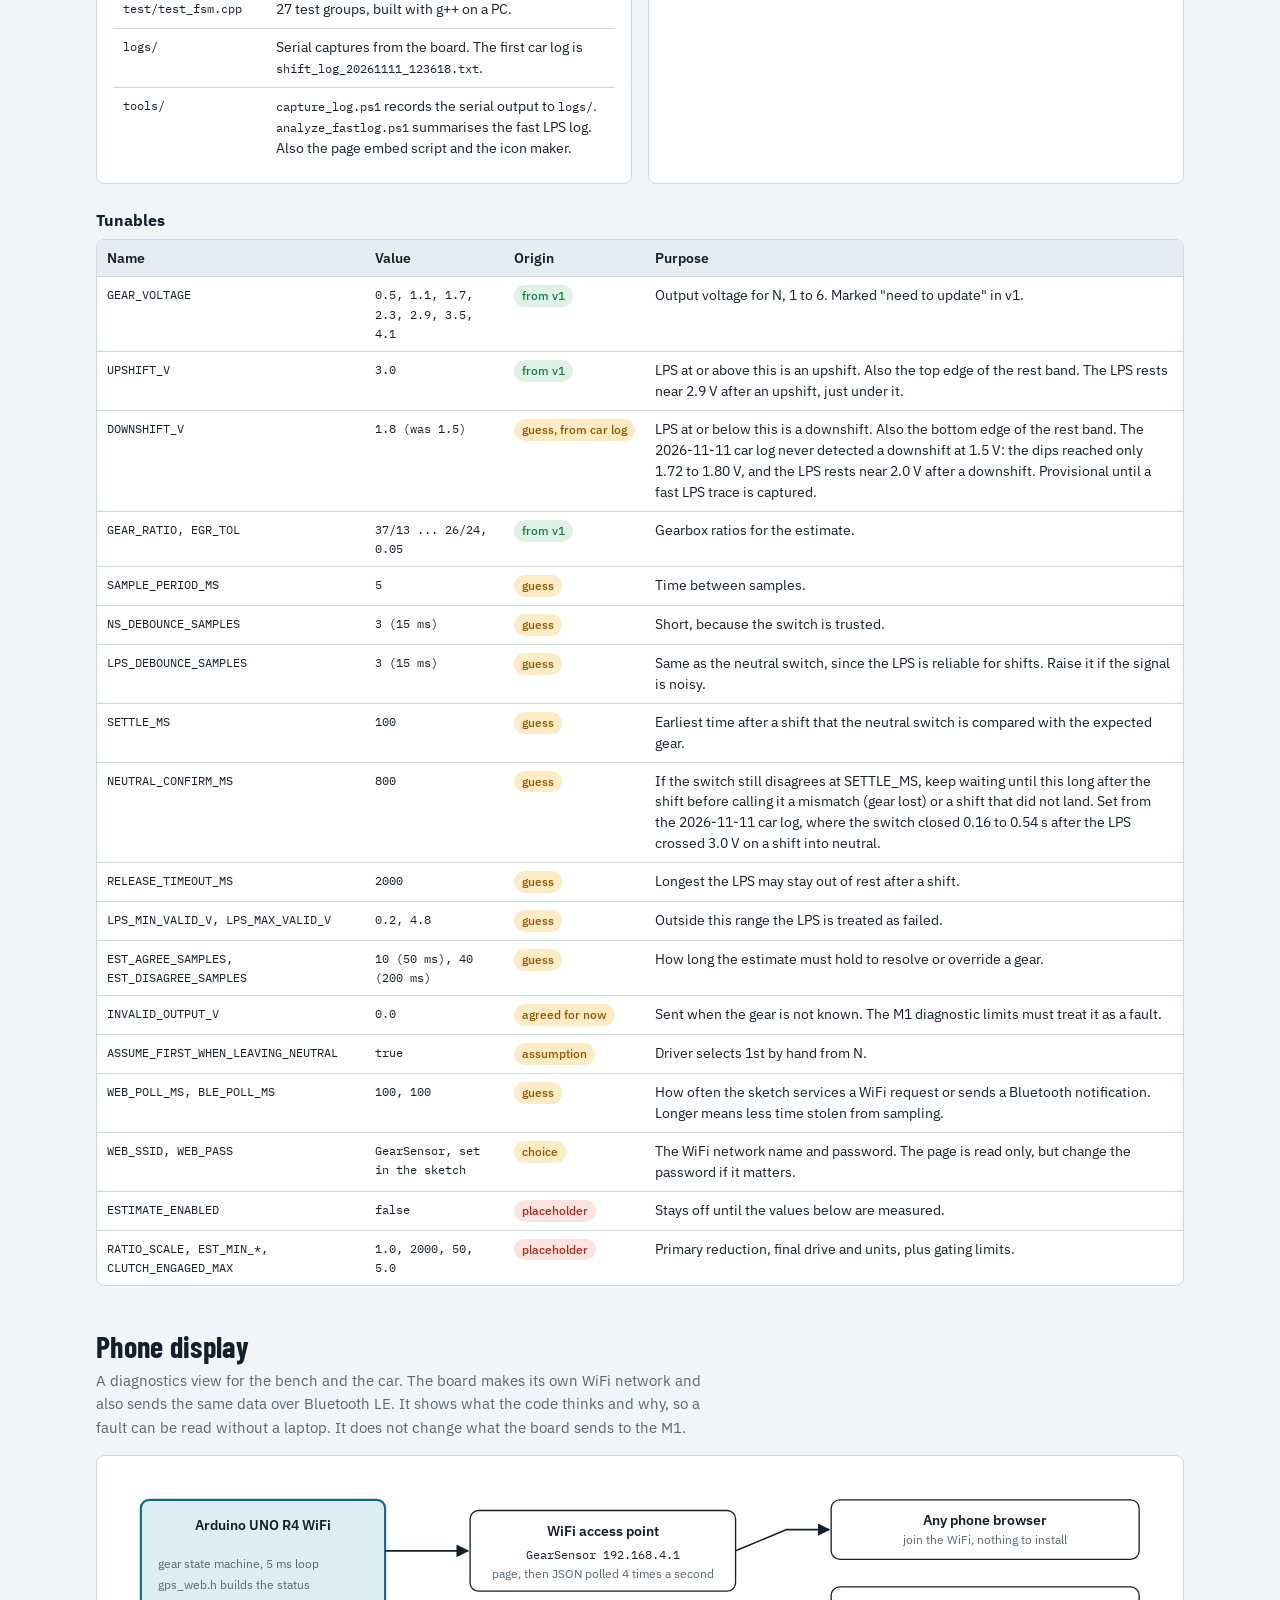
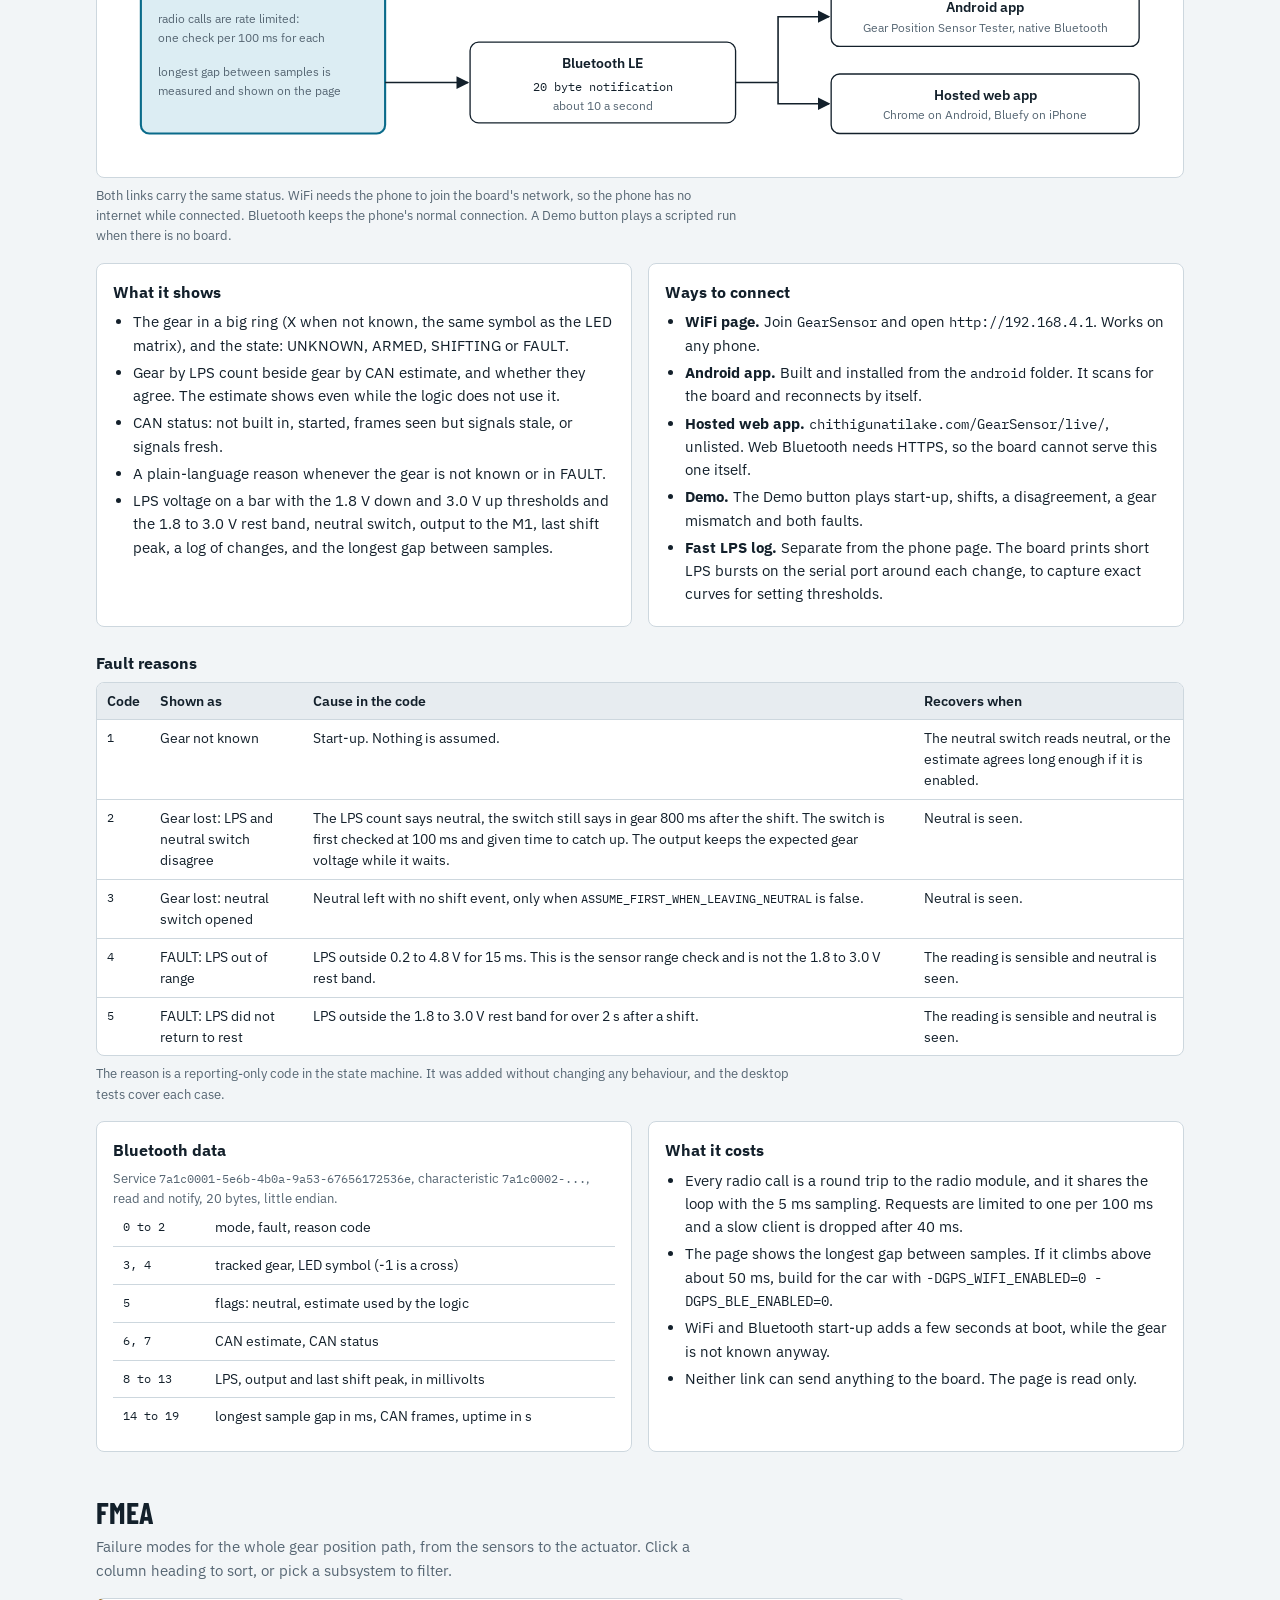
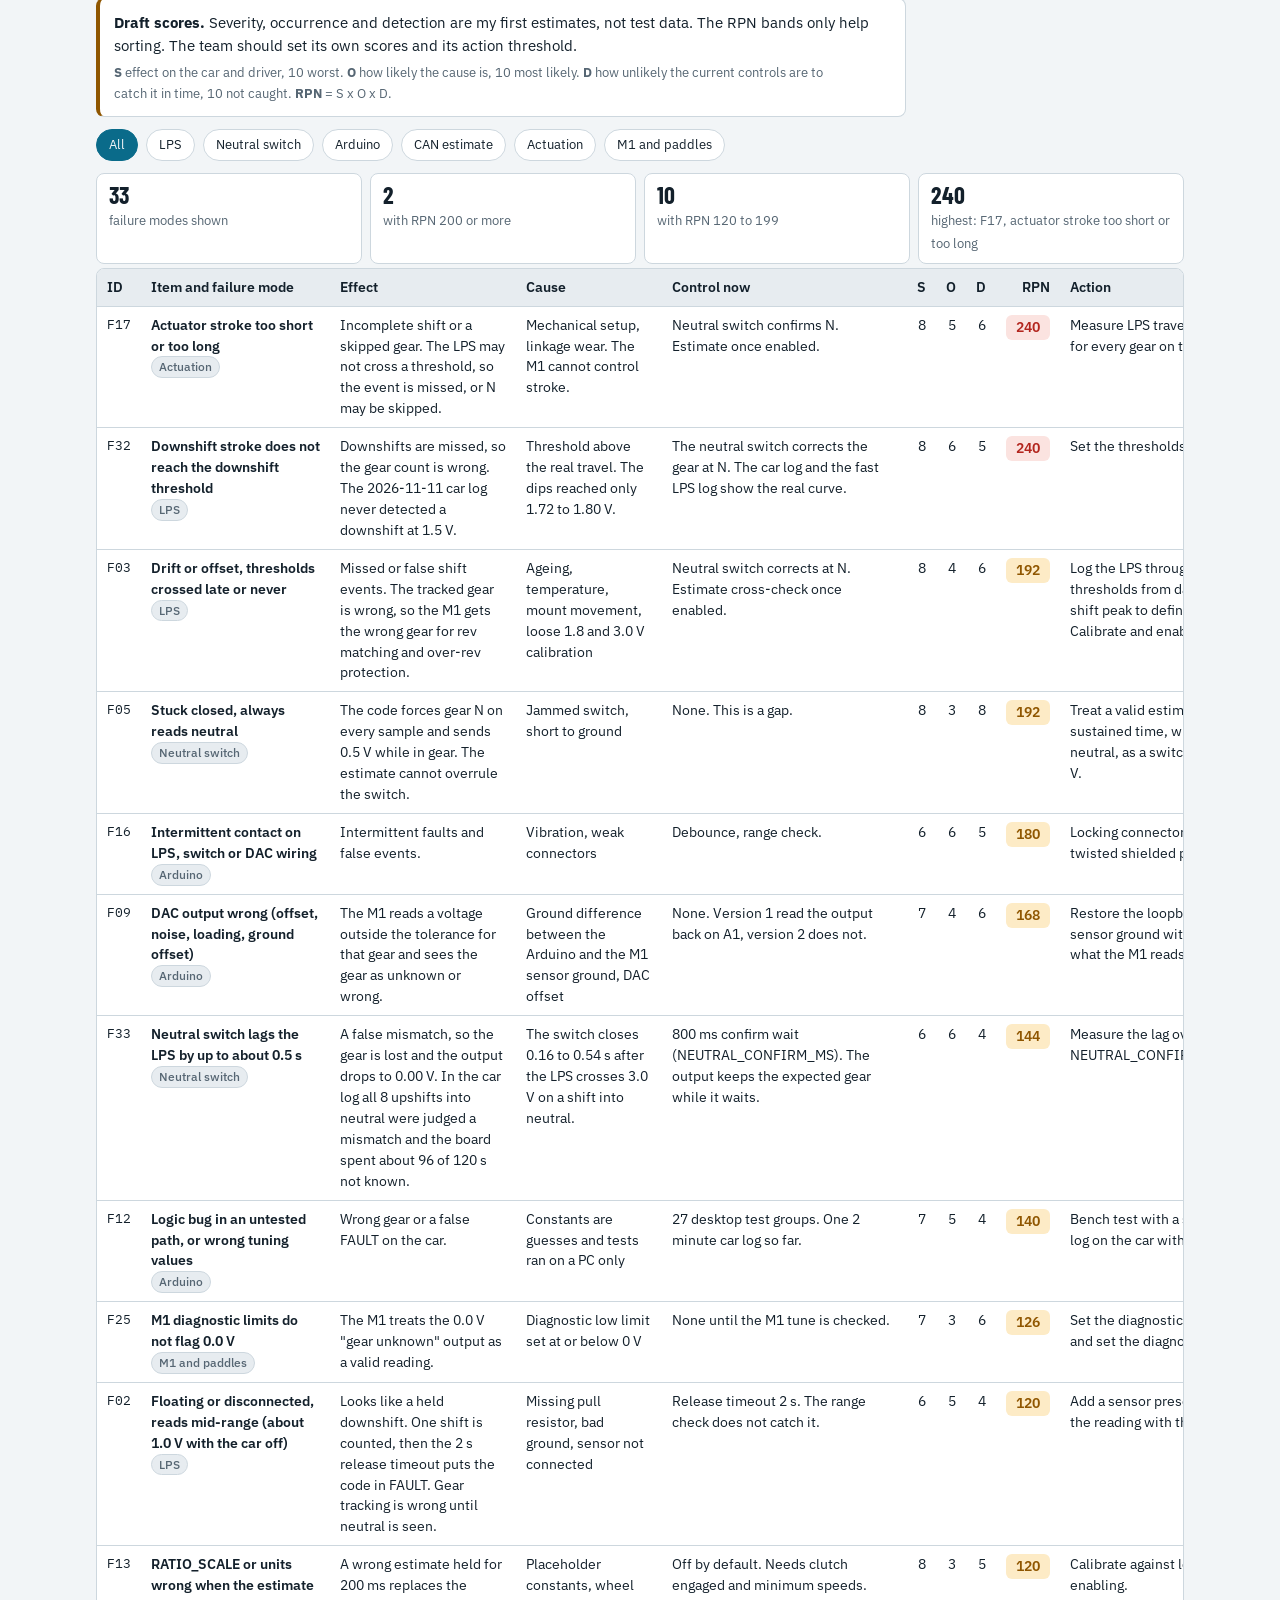
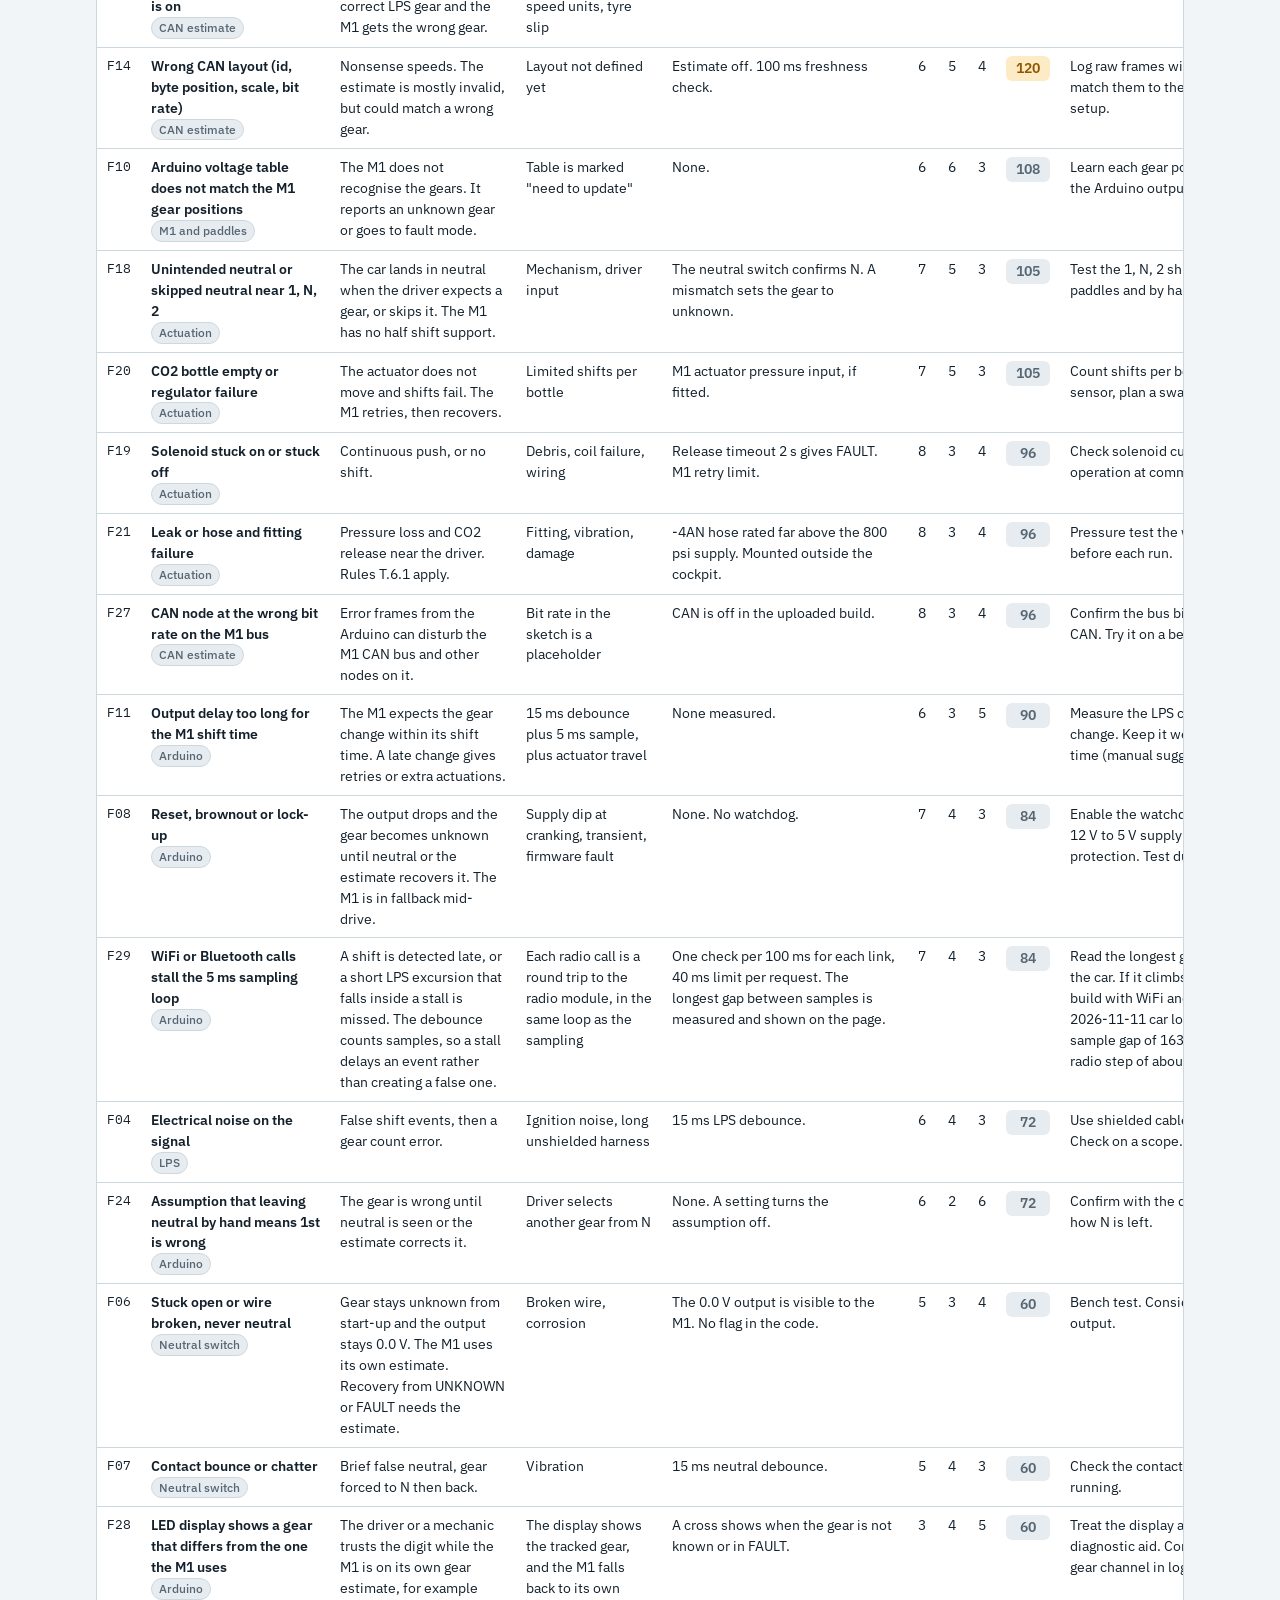
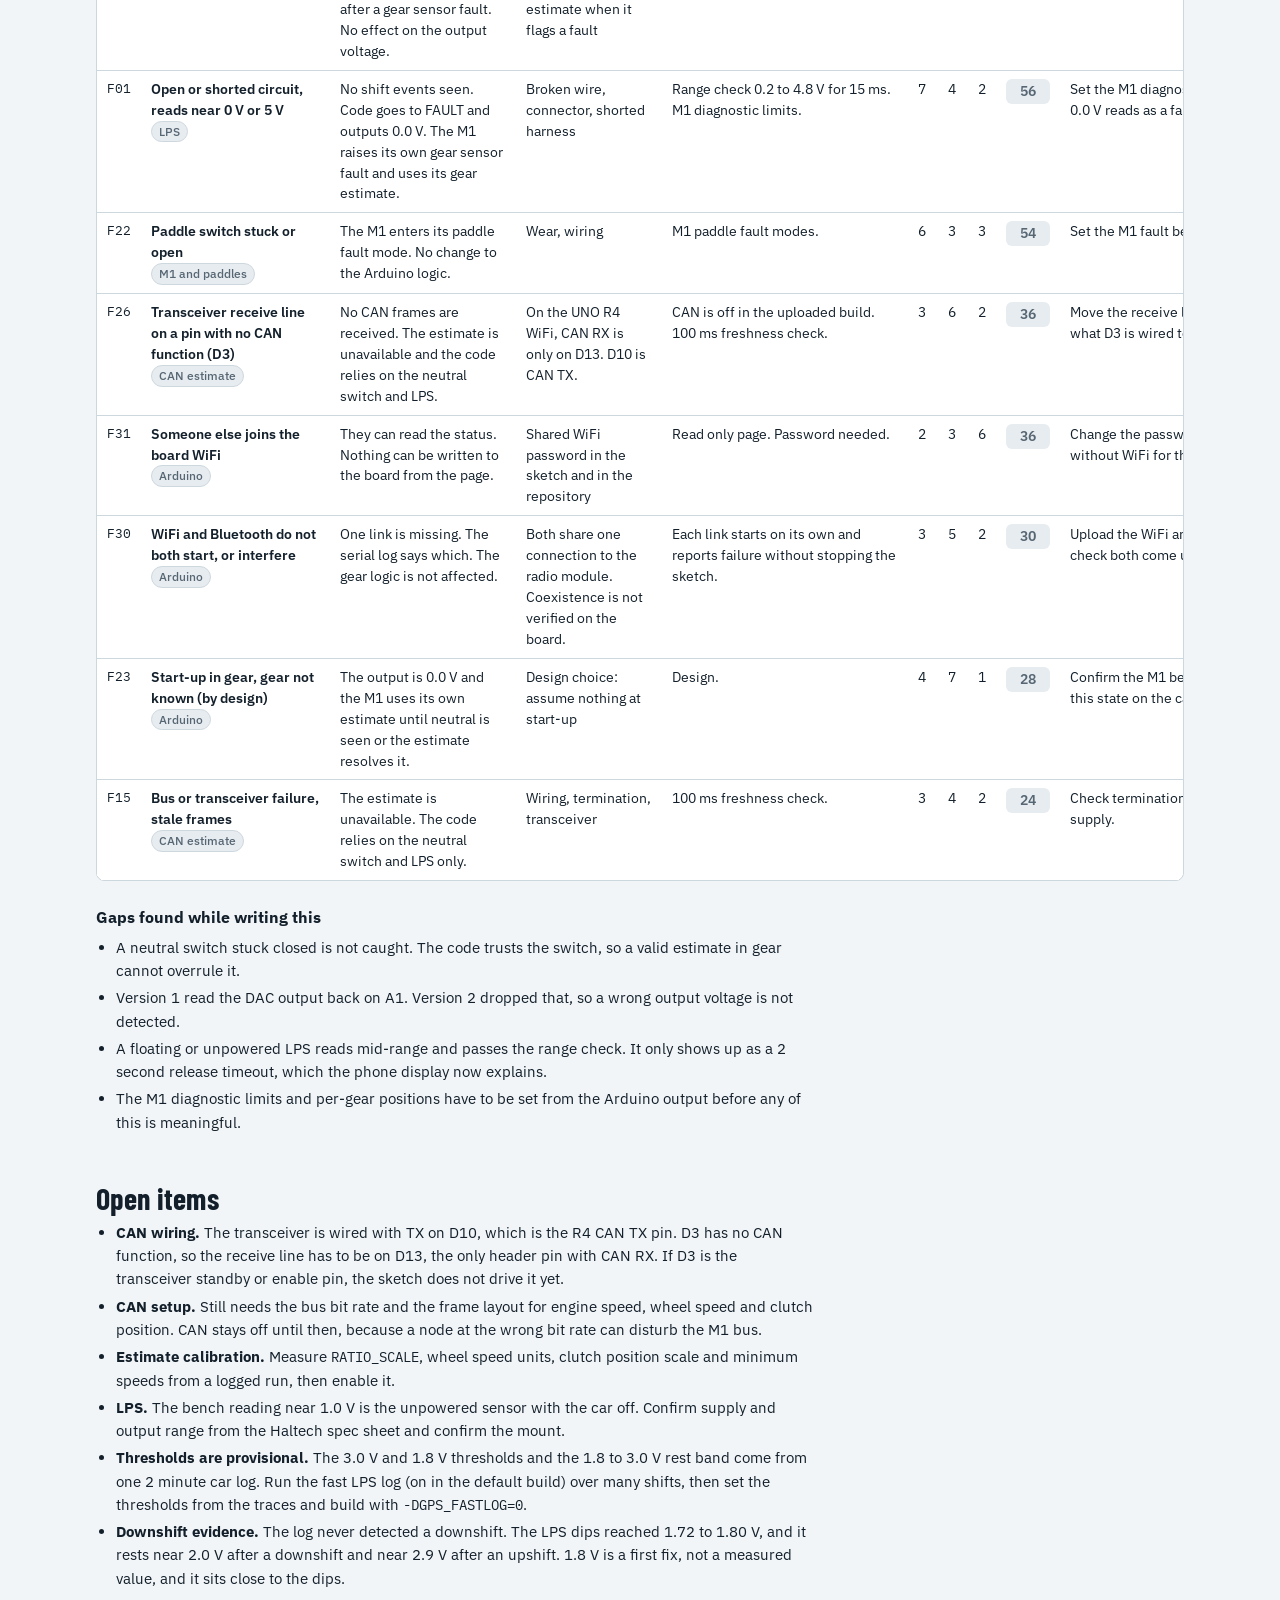
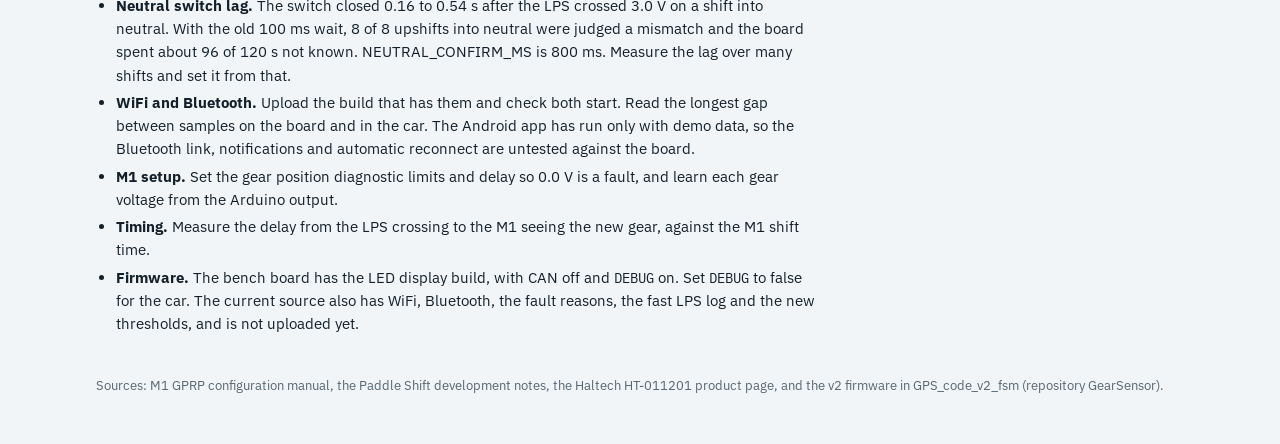
==== commit ef38c44d: "GearSensor: downshift threshold 1.8 V, neutral confirm wait, fast LPS log, FMEA update Co-Authored-B" ====
--- a/GearSensor/index.html
+++ b/GearSensor/index.html
@@ -211,11 +211,12 @@
     <p class="lede ink">An Arduino UNO R4 WiFi reads the shift actuator sensor and the neutral switch, works out which gear the car is in, and sends that gear to the MoTeC M1 GPRP as an analog voltage. This page covers the physical layout, the firmware structure and a draft FMEA.</p>
     <ul class="status">
       <li class="ok"><b>Firmware v2</b> compiles for the UNO R4 WiFi, with and without CAN, WiFi and Bluetooth</li>
-      <li class="ok"><b>25 desktop test groups</b> pass (state machine, fault reasons, CAN decode, estimate, LED display, phone data)</li>
+      <li class="ok"><b>27 desktop test groups</b> pass (state machine, fault reasons, CAN decode, estimate, LED display, phone data)</li>
       <li class="ok"><b>Android app</b> built and run on a phone, with demo data</li>
       <li class="todo"><b>Bench board</b> has the LED display build. The WiFi and Bluetooth build is not uploaded yet</li>
       <li class="todo"><b>WiFi, Bluetooth and their loop timing</b> are untested on the board</li>
-      <li class="todo"><b>Not run on the car.</b> Timing values are starting guesses</li>
+      <li class="todo"><b>One 2 minute car log</b> (2026-11-11) so far. It set the downshift threshold and the neutral wait. Other timing values are still starting guesses</li>
+      <li class="todo"><b>Thresholds are provisional</b> until a fast LPS trace is captured. The fast log is on in the default build</li>
       <li class="todo"><b>CAN layout and gear estimate</b> are placeholders and switched off</li>
       <li class="todo"><b>FMEA scores</b> are draft estimates for the team to review</li>
     </ul>
@@ -343,10 +344,10 @@
       <h3>One shift, step by step</h3>
       <ol class="steps">
         <li>The driver pulls a paddle. The M1 energises the up or down solenoid. The manual suggests a shift time near 150 ms.</li>
-        <li>The actuator moves the selector and the LPS leaves its 1.5 to 3.0 V rest band.</li>
+        <li>The actuator moves the selector and the LPS leaves its 1.8 to 3.0 V rest band.</li>
         <li>After the LPS has stayed past a threshold for 15 ms, the Arduino counts one shift and steps along 1, N, 2, 3, 4, 5, 6. The output changes to the new gear voltage.</li>
         <li>The M1 sees the gear change and ends the shift.</li>
-        <li>The Arduino waits for the LPS to return to rest and for 100 ms to pass, compares the neutral switch with the expected gear, then accepts the next shift.</li>
+        <li>The Arduino waits for the LPS to return to rest, compares the neutral switch with the expected gear from 100 ms after the shift, and gives the switch up to 800 ms to catch up before it calls a disagreement. Then it accepts the next shift. The output keeps the expected gear voltage while it waits.</li>
       </ol>
       <p class="note">From the LPS crossing a threshold to the output changing takes about 15 to 20 ms. That has to stay well inside the M1 shift time.</p>
     </div>
@@ -368,7 +369,7 @@
       <tbody>
         <tr><td>Up and down request</td><td>Paddle micro switches</td><td>M1</td><td>Digital</td><td>The M1 accepts switched paddle inputs.</td></tr>
         <tr><td>Solenoid drive</td><td>M1</td><td>Actuator, up and down</td><td>12 V on or off</td><td>The M1 does not control stroke, so the mechanical limits matter.</td></tr>
-        <tr><td>LPS</td><td>Linear position sensor</td><td>Arduino <span class="mono">A2</span></td><td>Analog, 0 to 5 V</td><td>Upshift at or above 3.0 V, downshift at or below 1.5 V. Haltech HT-011201, 50 mm travel. With the car off the sensor is unpowered and A2 floats near 1.0 V. Supply and output range to be confirmed from its spec sheet. Mount to be confirmed.</td></tr>
+        <tr><td>LPS</td><td>Linear position sensor</td><td>Arduino <span class="mono">A2</span></td><td>Analog, 0 to 5 V</td><td>Upshift at or above 3.0 V, downshift at or below 1.8 V (provisional, set from a car log). Haltech HT-011201, 50 mm travel. With the car off the sensor is unpowered and A2 floats near 1.0 V. Supply and output range to be confirmed from its spec sheet. Mount to be confirmed.</td></tr>
         <tr><td>Neutral switch</td><td>Gearbox</td><td>Arduino <span class="mono">D2</span></td><td>Digital, pull-up</td><td>LOW means neutral. This is the trusted input.</td></tr>
         <tr><td>Gear voltage</td><td>Arduino <span class="mono">A0</span> DAC</td><td>M1 gear position input</td><td>Analog, 12 bit</td><td>0.5 V for N up to 4.1 V for 6th. 0.0 V means gear not known.</td></tr>
         <tr><td>Gear display</td><td>Arduino</td><td>On-board 12 x 8 LED matrix</td><td>Matrix driver</td><td>A big digit for 1 to 6, N for neutral, a cross when the gear is not known or in FAULT. It shows the tracked gear, which can differ from what the M1 uses in fallback.</td></tr>
@@ -458,14 +459,14 @@
 
   <h3>Who is trusted for what</h3>
   <div class="trust">
-    <div class="first"><b>Neutral switch</b>Accurate for whether the car is in neutral. It sets the gear to N and overrides the tracked gear in every running mode.</div>
-    <div class="first"><b>LPS</b>Reliable for when a shift happened and whether it completed. It drives every shift event. The furthest voltage of each shift is logged, so a complete shift can be defined from data.</div>
+    <div class="first"><b>Neutral switch</b>Accurate for whether the car is in neutral, but in the car log it closed 0.16 to 0.54 s after the LPS crossed 3.0 V on a shift into neutral, so it is given 800 ms to catch up. It sets the gear to N and overrides the tracked gear in every running mode.</div>
+    <div class="first"><b>LPS</b>Reliable for when a shift happened, though its downshift dips only reached 1.72 to 1.80 V in the car log, so that threshold is provisional. It drives every shift event. The furthest voltage of each shift is logged, so a complete shift can be defined from data.</div>
     <div class="second"><b>Gear estimate</b>From CAN engine speed, wheel speed and clutch. A cross-check only, off until calibrated. If the LPS shift count and the neutral switch disagree, the gear becomes not known.</div>
   </div>
 
   <figure>
     <div class="fig-frame">
-      <svg viewBox="0 0 1000 380" role="img" aria-label="State machine with four states. Unknown moves to Armed when neutral is confirmed. Armed moves to Wait release on a shift event and back when the sensor rests. A neutral mismatch returns to Unknown. A bad sensor range or a release timeout moves to Fault, and neutral recovers it.">
+      <svg viewBox="0 0 1000 380" role="img" aria-label="State machine with four states. Unknown moves to Armed when neutral is confirmed. Armed moves to Wait release on a shift event and back when the sensor rests and the neutral check is done. A neutral mismatch still present 800 ms after the shift returns to Unknown. A bad sensor range or a release timeout moves to Fault, and neutral recovers it.">
         <defs>
           <marker id="s-ink" viewBox="0 0 10 10" refX="9" refY="5" markerWidth="8" markerHeight="8" orient="auto"><path d="M0 0L10 5L0 10z" class="mk-ink"/></marker>
           <marker id="s-crit" viewBox="0 0 10 10" refX="9" refY="5" markerWidth="8" markerHeight="8" orient="auto"><path d="M0 0L10 5L0 10z" class="mk-crit"/></marker>
@@ -496,14 +497,14 @@
         <!-- ARMED to WAIT -->
         <path class="w-accent" d="M580 108 L776 108" marker-end="url(#s-acc)"/>
         <text class="ts" x="678" y="76" text-anchor="middle">LPS at or above 3.0 V</text>
-        <text class="ts" x="678" y="92" text-anchor="middle">or at or below 1.5 V for 15 ms</text>
+        <text class="ts" x="678" y="92" text-anchor="middle">or at or below 1.8 V for 15 ms</text>
         <!-- WAIT to ARMED -->
         <path class="w-sig" d="M780 144 L584 144" marker-end="url(#s-ink)"/>
-        <text class="ts" x="682" y="178" text-anchor="middle">LPS back in 1.5 to 3.0 V for 15 ms,</text>
-        <text class="ts" x="682" y="194" text-anchor="middle">and 100 ms since the shift</text>
+        <text class="ts" x="682" y="178" text-anchor="middle">LPS back in 1.8 to 3.0 V for 15 ms,</text>
+        <text class="ts" x="682" y="194" text-anchor="middle">and the neutral check is done</text>
         <!-- WAIT to UNKNOWN over the top -->
         <path class="w-sig" d="M865 90 L865 36 L135 36 L135 86" marker-end="url(#s-ink)"/>
-        <text class="ts" x="500" y="28" text-anchor="middle">shift predicted N but the neutral switch says in gear: the two disagree</text>
+        <text class="ts" x="500" y="28" text-anchor="middle">shift predicted N, neutral switch still says in gear 800 ms after the shift: they disagree</text>
         <!-- ARMED to FAULT -->
         <path class="w-fault" d="M470 160 L470 286" marker-end="url(#s-crit)"/>
         <text class="ts" x="460" y="212" text-anchor="end">LPS outside 0.2 to 4.8 V</text>
@@ -518,13 +519,13 @@
         <text class="ts" x="860" y="276" text-anchor="end">return to rest within 2 s</text>
       </svg>
     </div>
-    <figcaption>While ARMED, the neutral switch forces the gear to N whenever it is closed, and a sustained estimate replaces a tracked gear that disagrees with it. Shifts follow the physical order 1, N, 2, 3, 4, 5, 6 and stop at 1 and 6.</figcaption>
+    <figcaption>While ARMED, the neutral switch forces the gear to N whenever it is closed (after a shift it is allowed up to 800 ms to agree first), and a sustained estimate replaces a tracked gear that disagrees with it. Shifts follow the physical order 1, N, 2, 3, 4, 5, 6 and stop at 1 and 6.</figcaption>
   </figure>
 
   <h3>Voltages</h3>
   <figure>
     <div class="fig-frame">
-      <svg viewBox="0 0 1000 250" role="img" aria-label="Two scales from 0 to 5 volts. The output scale marks the gear voltages from 0.5 volts for neutral to 4.1 volts for sixth, with 0.0 volts as invalid. The input scale shows LPS fault zones below 0.2 and above 4.8, a downshift zone to 1.5, a rest zone from 1.5 to 3.0, and an upshift zone above 3.0. The bench reading of about 1.0 volt sits in the downshift zone.">
+      <svg viewBox="0 0 1000 250" role="img" aria-label="Two scales from 0 to 5 volts. The output scale marks the gear voltages from 0.5 volts for neutral to 4.1 volts for sixth, with 0.0 volts as invalid. The input scale shows LPS fault zones below 0.2 and above 4.8, a downshift zone to 1.8, a rest zone from 1.8 to 3.0, and an upshift zone above 3.0. The bench reading of about 1.0 volt sits in the downshift zone.">
         <text class="tz" x="50" y="22">OUTPUT TO THE M1  (A0)</text>
         <line class="axis" x1="50" y1="64" x2="950" y2="64"/>
         <circle class="tick-bad" cx="50" cy="64" r="7"/>
@@ -541,18 +542,18 @@
 
         <text class="tz" x="50" y="136">INPUT FROM THE LPS  (A2)</text>
         <rect class="seg-fault" x="50" y="156" width="36" height="30"/>
-        <rect class="seg-move" x="86" y="156" width="234" height="30"/>
-        <rect class="seg-rest" x="320" y="156" width="270" height="30"/>
+        <rect class="seg-move" x="86" y="156" width="288" height="30"/>
+        <rect class="seg-rest" x="374" y="156" width="216" height="30"/>
         <rect class="seg-move" x="590" y="156" width="324" height="30"/>
         <rect class="seg-fault" x="914" y="156" width="36" height="30"/>
         <text class="ts" x="68" y="150" text-anchor="middle">fault</text>
         <text class="ts" x="932" y="150" text-anchor="middle">fault</text>
-        <text class="tb" x="203" y="176" text-anchor="middle">downshift</text>
-        <text class="tb" x="455" y="176" text-anchor="middle">rest</text>
+        <text class="tb" x="230" y="176" text-anchor="middle">downshift</text>
+        <text class="tb" x="482" y="176" text-anchor="middle">rest</text>
         <text class="tb" x="752" y="176" text-anchor="middle">upshift</text>
         <text class="tm" x="50" y="206" text-anchor="middle">0</text>
         <text class="tm" x="86" y="206" text-anchor="middle">0.2</text>
-        <text class="tm" x="320" y="206" text-anchor="middle">1.5</text>
+        <text class="tm" x="374" y="206" text-anchor="middle">1.8</text>
         <text class="tm" x="590" y="206" text-anchor="middle">3.0</text>
         <text class="tm" x="914" y="206" text-anchor="middle">4.8</text>
         <text class="tm" x="950" y="206" text-anchor="middle">5</text>
@@ -560,7 +561,7 @@
         <text class="ts" x="230" y="234" text-anchor="middle">bench reading, about 1.0 V</text>
       </svg>
     </div>
-    <figcaption>With the car off the LPS is unpowered, so A2 floats near 1.0 V. That falls in the downshift zone and looks like a held downshift, which is why an unpowered board cycles through FAULT every 2 s. The 0.2 and 4.8 V range limits are guesses.</figcaption>
+    <figcaption>With the car off the LPS is unpowered, so A2 floats near 1.0 V. That falls in the downshift zone and looks like a held downshift, which is why an unpowered board cycles through FAULT every 2 s. The 0.2 and 4.8 V range limits are guesses. In the 2026-11-11 car log the LPS rested near 2.0 V after a downshift and near 2.9 V after an upshift, so the rest band is 1.8 to 3.0 V. The 1.8 V edge is provisional until a fast LPS trace is captured.</figcaption>
   </figure>
 
   <div class="grid2">
@@ -577,7 +578,9 @@
             <tr><td class="mono">gps_page.h</td><td>Generated from <span class="mono">web/gear.html</span> by <span class="mono">tools/embed_page.js</span>. The page the board serves.</td></tr>
             <tr><td class="mono">web/</td><td>The page (one source for the board, the hosted app and the Android app), manifest, offline cache and icons.</td></tr>
             <tr><td class="mono">android/</td><td>Native Android shell that does the Bluetooth and shows the page. Built with <span class="mono">build.ps1</span>, no Gradle.</td></tr>
-            <tr><td class="mono">test/test_fsm.cpp</td><td>25 test groups, built with g++ on a PC.</td></tr>
+            <tr><td class="mono">test/test_fsm.cpp</td><td>27 test groups, built with g++ on a PC.</td></tr>
+            <tr><td class="mono">logs/</td><td>Serial captures from the board. The first car log is <span class="mono">shift_log_20261111_123618.txt</span>.</td></tr>
+            <tr><td class="mono">tools/</td><td><span class="mono">capture_log.ps1</span> records the serial output to <span class="mono">logs/</span>. <span class="mono">analyze_fastlog.ps1</span> summarises the fast LPS log. Also the page embed script and the icon maker.</td></tr>
           </tbody>
         </table>
       </div>
@@ -585,8 +588,9 @@
     <div class="card">
       <h3>Builds</h3>
       <ul class="plain">
-        <li>Default build, with WiFi and Bluetooth: 110 KB of 256 KB flash, 30% RAM. Not uploaded yet.</li>
-        <li>Without them, with <code>-DGPS_WIFI_ENABLED=0 -DGPS_BLE_ENABLED=0</code>: 58 KB, 21% RAM. The LED display build, the one on the bench board.</li>
+        <li>Default build, with WiFi, Bluetooth and the fast log: 113072 bytes flash (43%), 12932 bytes RAM (39%).</li>
+        <li>Without the radios and the fast log, with <code>-DGPS_WIFI_ENABLED=0 -DGPS_BLE_ENABLED=0 -DGPS_FASTLOG=0</code>: 57976 bytes flash (22%), 7032 bytes RAM (21%).</li>
+        <li><code>GPS_FASTLOG</code> is on by default and adds about 3 KB flash and 2.5 KB RAM. It keeps the last 256 LPS samples (about 1.3 s at 5 ms) and prints them as CSV lines <code>F,ms,lps_mV,neutral,mode,gear</code> after a gear, mode or neutral change or an LPS swing of 0.35 V or more. Printing takes tens of ms. Build with <code>-DGPS_FASTLOG=0</code> once the thresholds are set.</li>
         <li>CAN, with <code>GPS_CAN_ENABLED=1</code>, adds about 4 KB. Uses the Arduino_CAN library that ships with the R4 core.</li>
         <li>Bluetooth uses the ArduinoBLE library (2.1.0), which pulled in Arduino_SpiNINA as a dependency.</li>
         <li><code>DEBUG</code> is on. It prints on state changes and once a second, including the furthest LPS voltage of the last shift. Set it to false for the car.</li>
@@ -600,12 +604,14 @@
       <thead><tr><th>Name</th><th>Value</th><th>Origin</th><th>Purpose</th></tr></thead>
       <tbody>
         <tr><td class="mono">GEAR_VOLTAGE</td><td class="mono">0.5, 1.1, 1.7, 2.3, 2.9, 3.5, 4.1</td><td><span class="tag v1">from v1</span></td><td>Output voltage for N, 1 to 6. Marked "need to update" in v1.</td></tr>
-        <tr><td class="mono">UPSHIFT_V, DOWNSHIFT_V</td><td class="mono">3.0, 1.5</td><td><span class="tag v1">from v1</span></td><td>LPS thresholds for a shift event. Also the edges of the rest band.</td></tr>
+        <tr><td class="mono">UPSHIFT_V</td><td class="mono">3.0</td><td><span class="tag v1">from v1</span></td><td>LPS at or above this is an upshift. Also the top edge of the rest band. The LPS rests near 2.9 V after an upshift, just under it.</td></tr>
+        <tr><td class="mono">DOWNSHIFT_V</td><td class="mono">1.8 (was 1.5)</td><td><span class="tag guess">guess, from car log</span></td><td>LPS at or below this is a downshift. Also the bottom edge of the rest band. The 2026-11-11 car log never detected a downshift at 1.5 V: the dips reached only 1.72 to 1.80 V, and the LPS rests near 2.0 V after a downshift. Provisional until a fast LPS trace is captured.</td></tr>
         <tr><td class="mono">GEAR_RATIO, EGR_TOL</td><td class="mono">37/13 ... 26/24, 0.05</td><td><span class="tag v1">from v1</span></td><td>Gearbox ratios for the estimate.</td></tr>
         <tr><td class="mono">SAMPLE_PERIOD_MS</td><td class="mono">5</td><td><span class="tag guess">guess</span></td><td>Time between samples.</td></tr>
         <tr><td class="mono">NS_DEBOUNCE_SAMPLES</td><td class="mono">3 (15 ms)</td><td><span class="tag guess">guess</span></td><td>Short, because the switch is trusted.</td></tr>
         <tr><td class="mono">LPS_DEBOUNCE_SAMPLES</td><td class="mono">3 (15 ms)</td><td><span class="tag guess">guess</span></td><td>Same as the neutral switch, since the LPS is reliable for shifts. Raise it if the signal is noisy.</td></tr>
-        <tr><td class="mono">SETTLE_MS</td><td class="mono">100</td><td><span class="tag guess">guess</span></td><td>Wait after a shift before checking the neutral switch.</td></tr>
+        <tr><td class="mono">SETTLE_MS</td><td class="mono">100</td><td><span class="tag guess">guess</span></td><td>Earliest time after a shift that the neutral switch is compared with the expected gear.</td></tr>
+        <tr><td class="mono">NEUTRAL_CONFIRM_MS</td><td class="mono">800</td><td><span class="tag guess">guess</span></td><td>If the switch still disagrees at SETTLE_MS, keep waiting until this long after the shift before calling it a mismatch (gear lost) or a shift that did not land. Set from the 2026-11-11 car log, where the switch closed 0.16 to 0.54 s after the LPS crossed 3.0 V on a shift into neutral.</td></tr>
         <tr><td class="mono">RELEASE_TIMEOUT_MS</td><td class="mono">2000</td><td><span class="tag guess">guess</span></td><td>Longest the LPS may stay out of rest after a shift.</td></tr>
         <tr><td class="mono">LPS_MIN_VALID_V, LPS_MAX_VALID_V</td><td class="mono">0.2, 4.8</td><td><span class="tag guess">guess</span></td><td>Outside this range the LPS is treated as failed.</td></tr>
         <tr><td class="mono">EST_AGREE_SAMPLES, EST_DISAGREE_SAMPLES</td><td class="mono">10 (50 ms), 40 (200 ms)</td><td><span class="tag guess">guess</span></td><td>How long the estimate must hold to resolve or override a gear.</td></tr>
@@ -678,7 +684,7 @@
         <li>Gear by LPS count beside gear by CAN estimate, and whether they agree. The estimate shows even while the logic does not use it.</li>
         <li>CAN status: not built in, started, frames seen but signals stale, or signals fresh.</li>
         <li>A plain-language reason whenever the gear is not known or in FAULT.</li>
-        <li>LPS voltage on a bar with the 1.5 V and 3.0 V thresholds, neutral switch, output to the M1, last shift peak, a log of changes, and the longest gap between samples.</li>
+        <li>LPS voltage on a bar with the 1.8 V down and 3.0 V up thresholds and the 1.8 to 3.0 V rest band, neutral switch, output to the M1, last shift peak, a log of changes, and the longest gap between samples.</li>
       </ul>
     </div>
     <div class="card">
@@ -688,6 +694,7 @@
         <li><b>Android app.</b> Built and installed from the <code>android</code> folder. It scans for the board and reconnects by itself.</li>
         <li><b>Hosted web app.</b> <code>chithigunatilake.com/GearSensor/live/</code>, unlisted. Web Bluetooth needs HTTPS, so the board cannot serve this one itself.</li>
         <li><b>Demo.</b> The Demo button plays start-up, shifts, a disagreement, a gear mismatch and both faults.</li>
+        <li><b>Fast LPS log.</b> Separate from the phone page. The board prints short LPS bursts on the serial port around each change, to capture exact curves for setting thresholds.</li>
       </ul>
     </div>
   </div>
@@ -698,10 +705,10 @@
       <thead><tr><th>Code</th><th>Shown as</th><th>Cause in the code</th><th>Recovers when</th></tr></thead>
       <tbody>
         <tr><td class="mono">1</td><td>Gear not known</td><td>Start-up. Nothing is assumed.</td><td>The neutral switch reads neutral, or the estimate agrees long enough if it is enabled.</td></tr>
-        <tr><td class="mono">2</td><td>Gear lost: LPS and neutral switch disagree</td><td>The LPS count says neutral, the switch says in gear, checked 100 ms after a shift.</td><td>Neutral is seen.</td></tr>
+        <tr><td class="mono">2</td><td>Gear lost: LPS and neutral switch disagree</td><td>The LPS count says neutral, the switch still says in gear 800 ms after the shift. The switch is first checked at 100 ms and given time to catch up. The output keeps the expected gear voltage while it waits.</td><td>Neutral is seen.</td></tr>
         <tr><td class="mono">3</td><td>Gear lost: neutral switch opened</td><td>Neutral left with no shift event, only when <code>ASSUME_FIRST_WHEN_LEAVING_NEUTRAL</code> is false.</td><td>Neutral is seen.</td></tr>
-        <tr><td class="mono">4</td><td>FAULT: LPS out of range</td><td>LPS outside 0.2 to 4.8 V for 15 ms.</td><td>The reading is sensible and neutral is seen.</td></tr>
-        <tr><td class="mono">5</td><td>FAULT: LPS did not return to rest</td><td>LPS outside the 1.5 to 3.0 V rest band for over 2 s after a shift.</td><td>The reading is sensible and neutral is seen.</td></tr>
+        <tr><td class="mono">4</td><td>FAULT: LPS out of range</td><td>LPS outside 0.2 to 4.8 V for 15 ms. This is the sensor range check and is not the 1.8 to 3.0 V rest band.</td><td>The reading is sensible and neutral is seen.</td></tr>
+        <tr><td class="mono">5</td><td>FAULT: LPS did not return to rest</td><td>LPS outside the 1.8 to 3.0 V rest band for over 2 s after a shift.</td><td>The reading is sensible and neutral is seen.</td></tr>
       </tbody>
     </table>
   </div>
@@ -785,11 +792,14 @@
     <li><b>CAN wiring.</b> The transceiver is wired with TX on D10, which is the R4 CAN TX pin. D3 has no CAN function, so the receive line has to be on D13, the only header pin with CAN RX. If D3 is the transceiver standby or enable pin, the sketch does not drive it yet.</li>
     <li><b>CAN setup.</b> Still needs the bus bit rate and the frame layout for engine speed, wheel speed and clutch position. CAN stays off until then, because a node at the wrong bit rate can disturb the M1 bus.</li>
     <li><b>Estimate calibration.</b> Measure <code>RATIO_SCALE</code>, wheel speed units, clutch position scale and minimum speeds from a logged run, then enable it.</li>
-    <li><b>LPS.</b> The bench reading near 1.0 V is the unpowered sensor with the car off. With the car on, check the rest reading and travel, confirm supply and output range from the Haltech spec sheet, confirm the mount, and set the thresholds from logged shifts.</li>
+    <li><b>LPS.</b> The bench reading near 1.0 V is the unpowered sensor with the car off. Confirm supply and output range from the Haltech spec sheet and confirm the mount.</li>
+    <li><b>Thresholds are provisional.</b> The 3.0 V and 1.8 V thresholds and the 1.8 to 3.0 V rest band come from one 2 minute car log. Run the fast LPS log (on in the default build) over many shifts, then set the thresholds from the traces and build with <code>-DGPS_FASTLOG=0</code>.</li>
+    <li><b>Downshift evidence.</b> The log never detected a downshift. The LPS dips reached 1.72 to 1.80 V, and it rests near 2.0 V after a downshift and near 2.9 V after an upshift. 1.8 V is a first fix, not a measured value, and it sits close to the dips.</li>
+    <li><b>Neutral switch lag.</b> The switch closed 0.16 to 0.54 s after the LPS crossed 3.0 V on a shift into neutral. With the old 100 ms wait, 8 of 8 upshifts into neutral were judged a mismatch and the board spent about 96 of 120 s not known. NEUTRAL_CONFIRM_MS is 800 ms. Measure the lag over many shifts and set it from that.</li>
     <li><b>WiFi and Bluetooth.</b> Upload the build that has them and check both start. Read the longest gap between samples on the board and in the car. The Android app has run only with demo data, so the Bluetooth link, notifications and automatic reconnect are untested against the board.</li>
     <li><b>M1 setup.</b> Set the gear position diagnostic limits and delay so 0.0 V is a fault, and learn each gear voltage from the Arduino output.</li>
     <li><b>Timing.</b> Measure the delay from the LPS crossing to the M1 seeing the new gear, against the M1 shift time.</li>
-    <li><b>Firmware.</b> The bench board has the LED display build, with CAN off and <code>DEBUG</code> on. Set <code>DEBUG</code> to false for the car. The current source also has WiFi, Bluetooth and the fault reasons, and is not uploaded yet.</li>
+    <li><b>Firmware.</b> The bench board has the LED display build, with CAN off and <code>DEBUG</code> on. Set <code>DEBUG</code> to false for the car. The current source also has WiFi, Bluetooth, the fault reasons, the fast LPS log and the new thresholds, and is not uploaded yet.</li>
   </ul>
 </section>
 
@@ -815,7 +825,7 @@
       s: 6, o: 5, d: 4, action: 'Add a sensor presence check. Confirm the reading with the car powered.' },
     { id: 'F03', sys: 'LPS', mode: 'Drift or offset, thresholds crossed late or never',
       effect: 'Missed or false shift events. The tracked gear is wrong, so the M1 gets the wrong gear for rev matching and over-rev protection.',
-      cause: 'Ageing, temperature, mount movement, loose 1.5 and 3.0 V calibration',
+      cause: 'Ageing, temperature, mount movement, loose 1.8 and 3.0 V calibration',
       control: 'Neutral switch corrects at N. Estimate cross-check once enabled.',
       s: 8, o: 4, d: 6, action: 'Log the LPS through real shifts and set thresholds from data, using the logged shift peak to define a complete shift. Calibrate and enable the estimate.' },
     { id: 'F04', sys: 'LPS', mode: 'Electrical noise on the signal',
@@ -861,7 +871,7 @@
     { id: 'F12', sys: 'Arduino', mode: 'Logic bug in an untested path, or wrong tuning values',
       effect: 'Wrong gear or a false FAULT on the car.',
       cause: 'Constants are guesses and tests ran on a PC only',
-      control: '25 desktop test groups. Bench run only, no car testing yet.',
+      control: '27 desktop test groups. One 2 minute car log so far.',
       s: 7, o: 5, d: 4, action: 'Bench test with a signal generator, then log on the car with DEBUG on.' },
     { id: 'F13', sys: 'CAN estimate', mode: 'RATIO_SCALE or units wrong when the estimate is on',
       effect: 'A wrong estimate held for 200 ms replaces the correct LPS gear and the M1 gets the wrong gear.',
@@ -947,7 +957,7 @@
       effect: 'A shift is detected late, or a short LPS excursion that falls inside a stall is missed. The debounce counts samples, so a stall delays an event rather than creating a false one.',
       cause: 'Each radio call is a round trip to the radio module, in the same loop as the sampling',
       control: 'One check per 100 ms for each link, 40 ms limit per request. The longest gap between samples is measured and shown on the page.',
-      s: 7, o: 4, d: 3, action: 'Read the longest gap on the board and in the car. If it climbs above about 50 ms, build with WiFi and Bluetooth off.' },
+      s: 7, o: 4, d: 3, action: 'Read the longest gap on the board and in the car. If it climbs above about 50 ms, build with WiFi and Bluetooth off. The 2026-11-11 car log showed a longest sample gap of 163 ms and a longest radio step of about 93 ms.' },
     { id: 'F30', sys: 'Arduino', mode: 'WiFi and Bluetooth do not both start, or interfere',
       effect: 'One link is missing. The serial log says which. The gear logic is not affected.',
       cause: 'Both share one connection to the radio module. Coexistence is not verified on the board.',
@@ -957,7 +967,17 @@
       effect: 'They can read the status. Nothing can be written to the board from the page.',
       cause: 'Shared WiFi password in the sketch and in the repository',
       control: 'Read only page. Password needed.',
-      s: 2, o: 3, d: 6, action: 'Change the password if it matters. Build without WiFi for the car.' }
+      s: 2, o: 3, d: 6, action: 'Change the password if it matters. Build without WiFi for the car.' },
+    { id: 'F32', sys: 'LPS', mode: 'Downshift stroke does not reach the downshift threshold',
+      effect: 'Downshifts are missed, so the gear count is wrong. The 2026-11-11 car log never detected a downshift at 1.5 V.',
+      cause: 'Threshold above the real travel. The dips reached only 1.72 to 1.80 V.',
+      control: 'The neutral switch corrects the gear at N. The car log and the fast LPS log show the real curve.',
+      s: 8, o: 6, d: 5, action: 'Set the thresholds from a fast LPS trace.' },
+    { id: 'F33', sys: 'Neutral switch', mode: 'Neutral switch lags the LPS by up to about 0.5 s',
+      effect: 'A false mismatch, so the gear is lost and the output drops to 0.00 V. In the car log all 8 upshifts into neutral were judged a mismatch and the board spent about 96 of 120 s not known.',
+      cause: 'The switch closes 0.16 to 0.54 s after the LPS crosses 3.0 V on a shift into neutral.',
+      control: '800 ms confirm wait (NEUTRAL_CONFIRM_MS). The output keeps the expected gear while it waits.',
+      s: 6, o: 6, d: 4, action: 'Measure the lag over many shifts and set NEUTRAL_CONFIRM_MS from it.' }
   ];
 
   DATA.forEach(function (r) { r.rpn = r.s * r.o * r.d; });
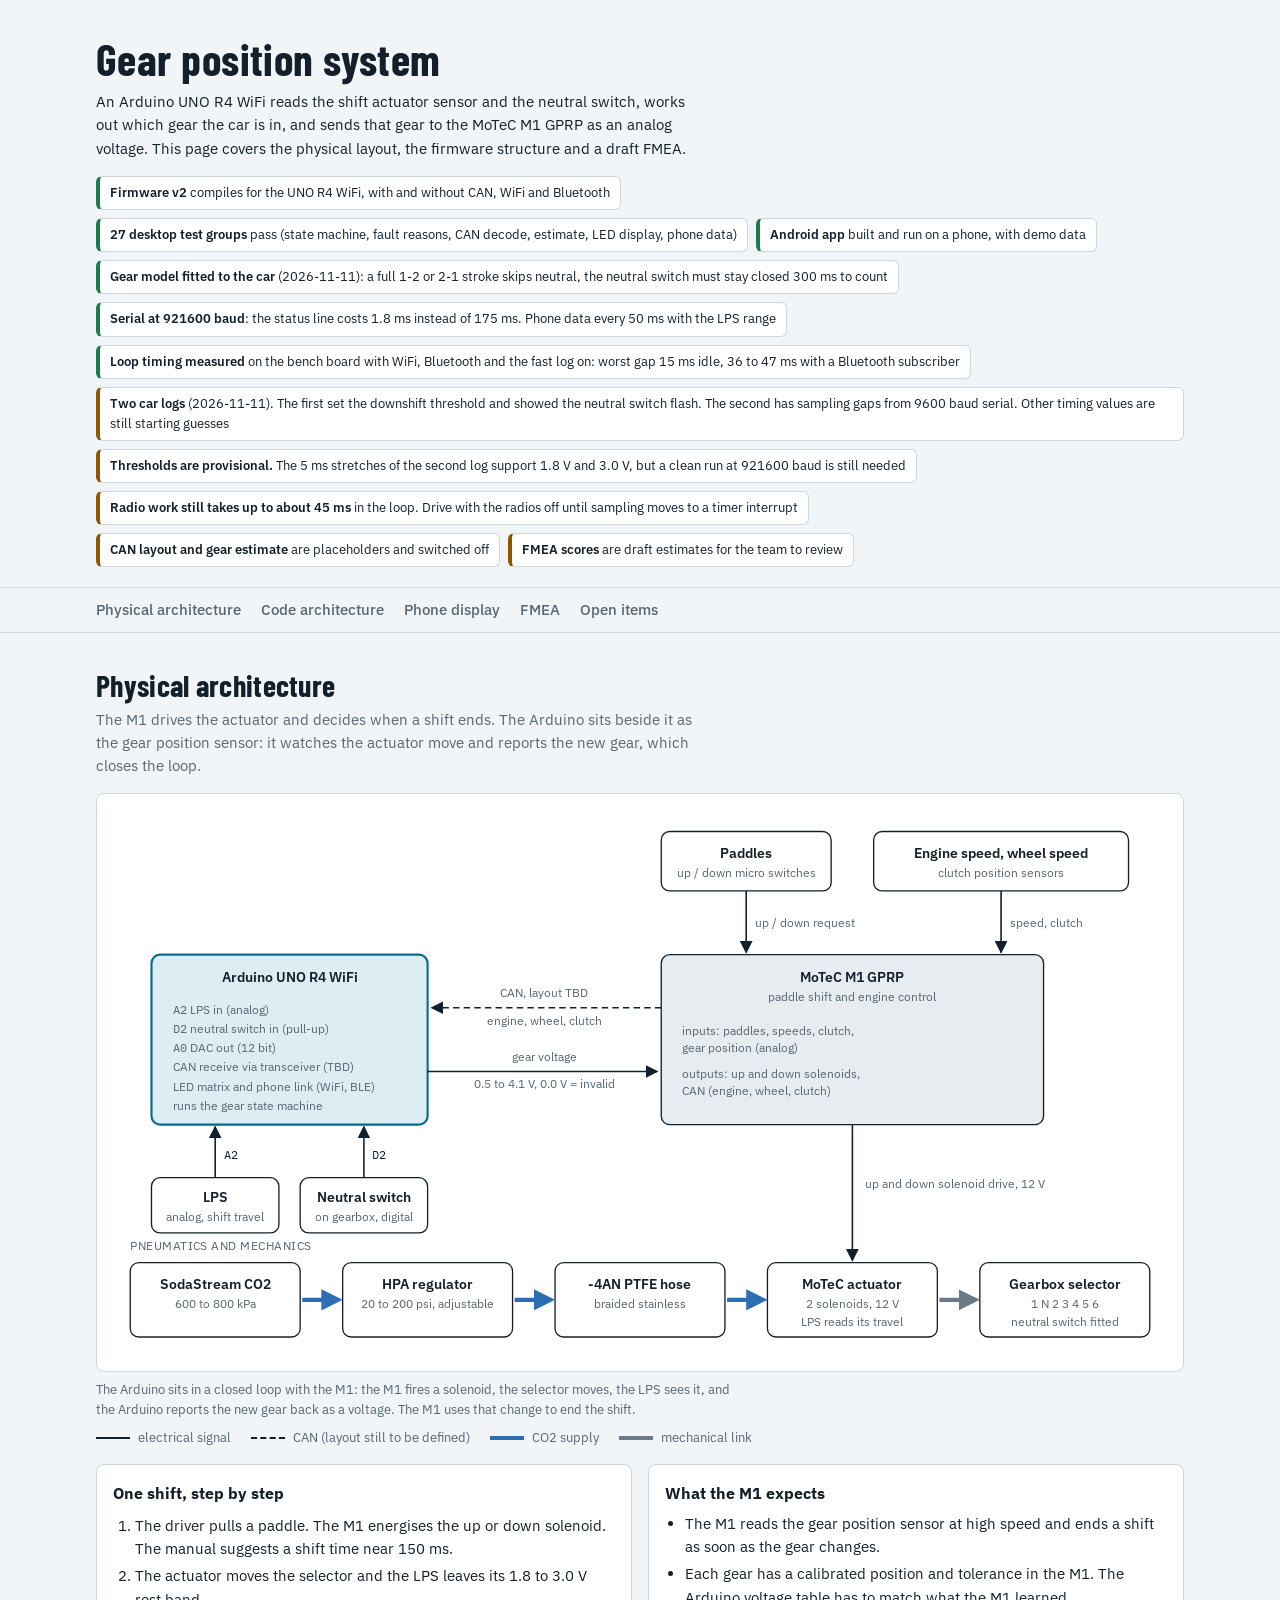
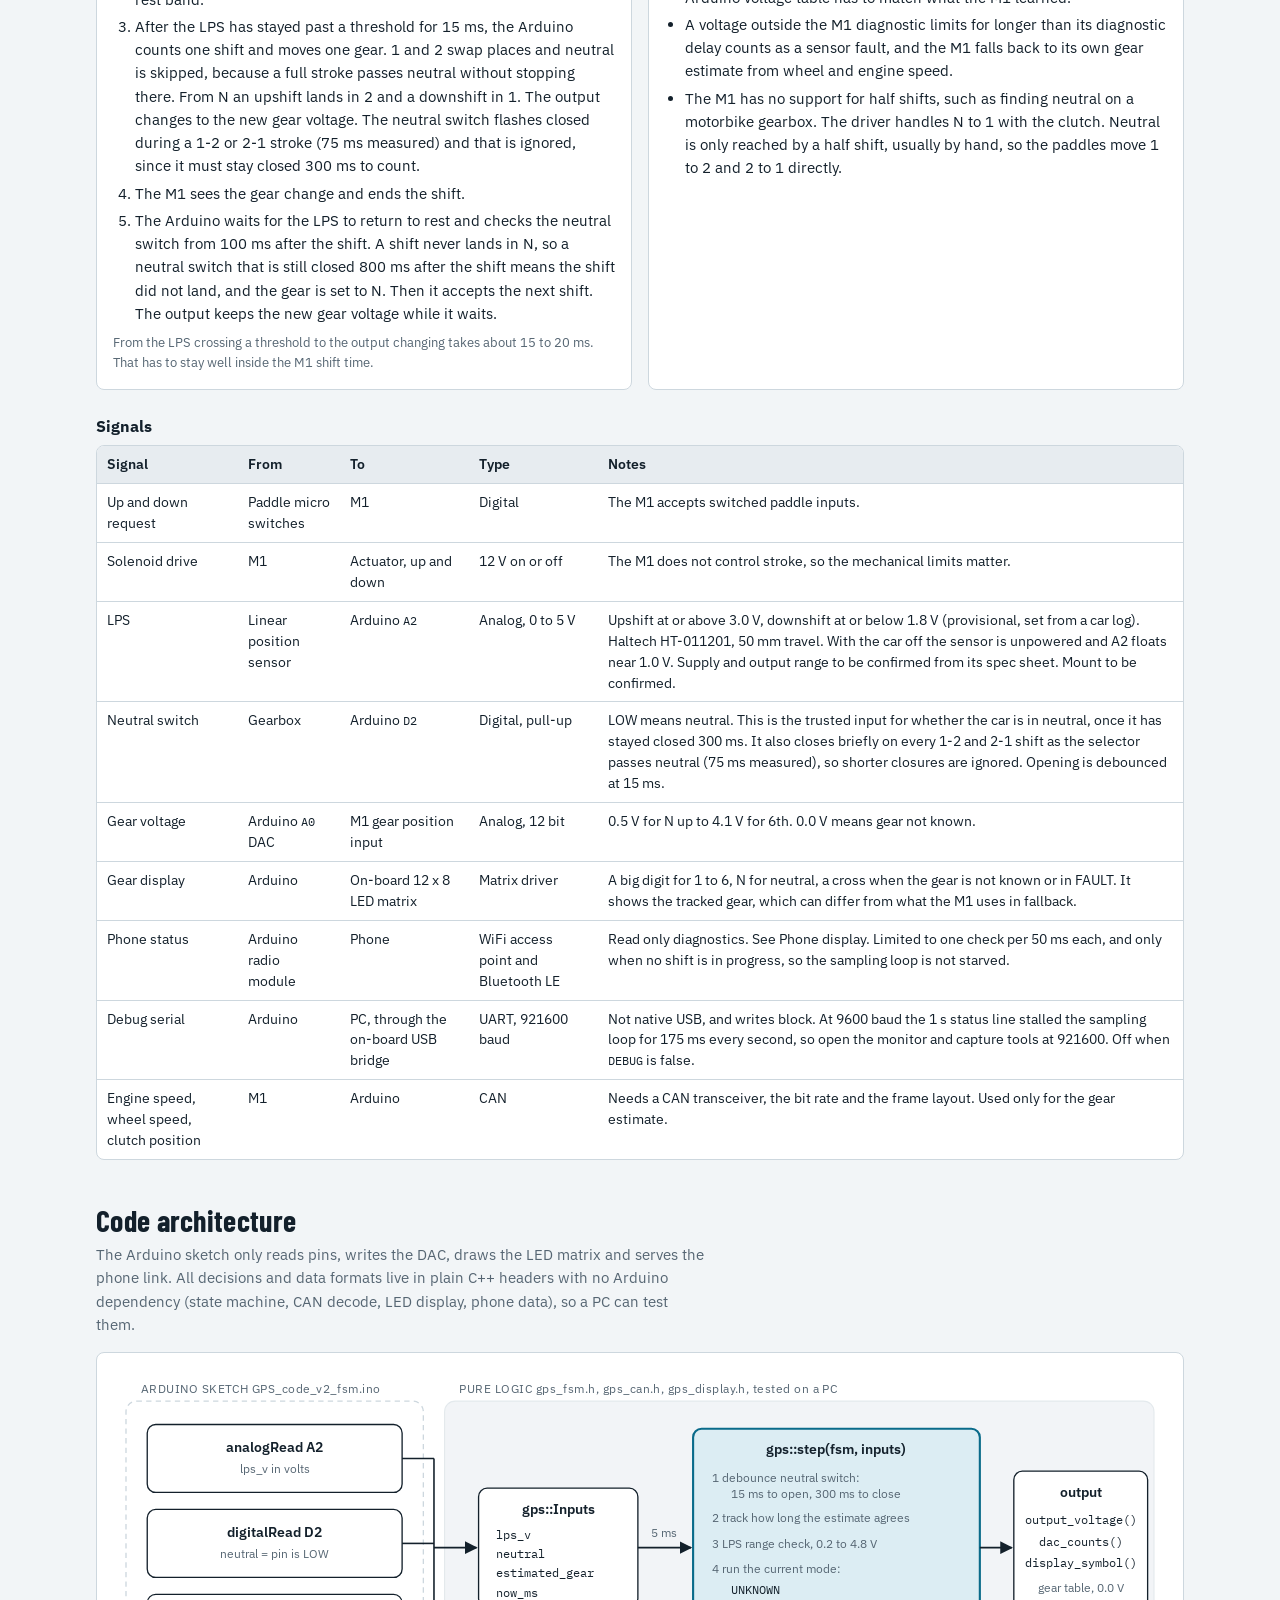
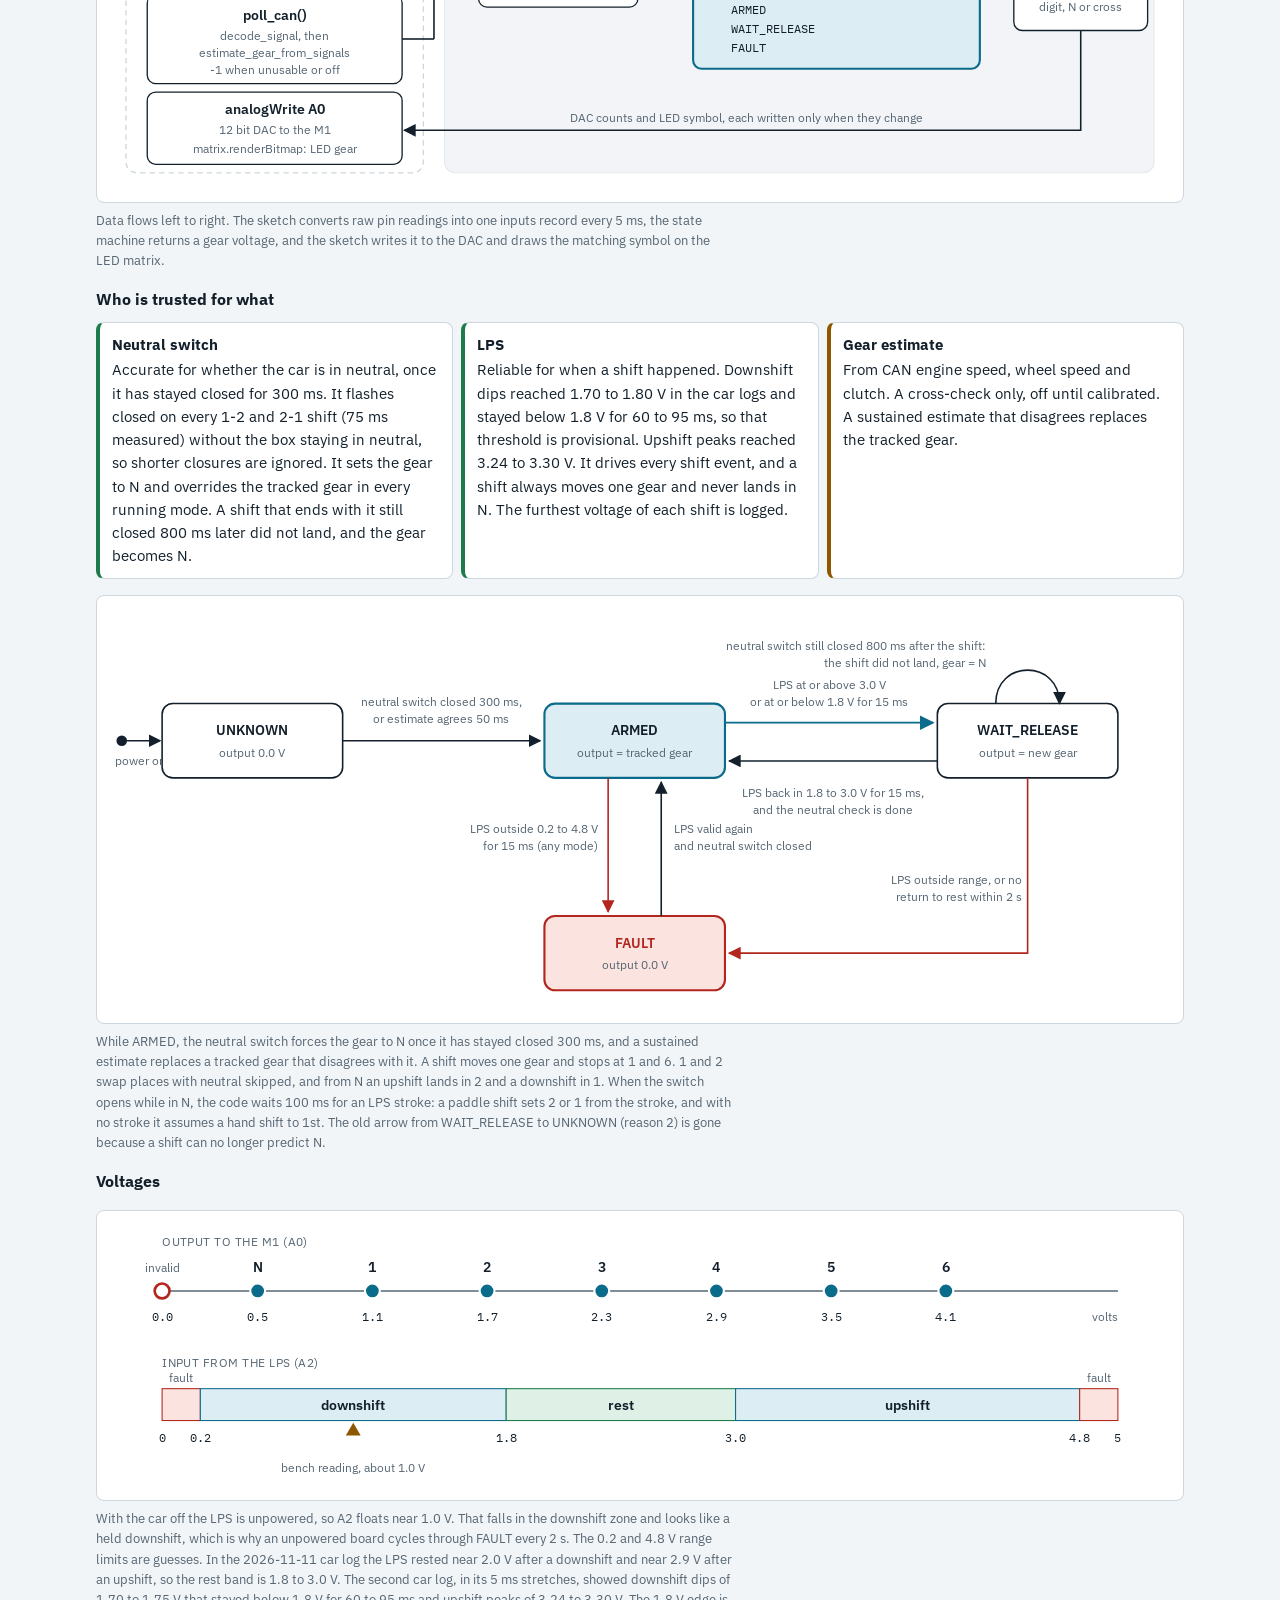
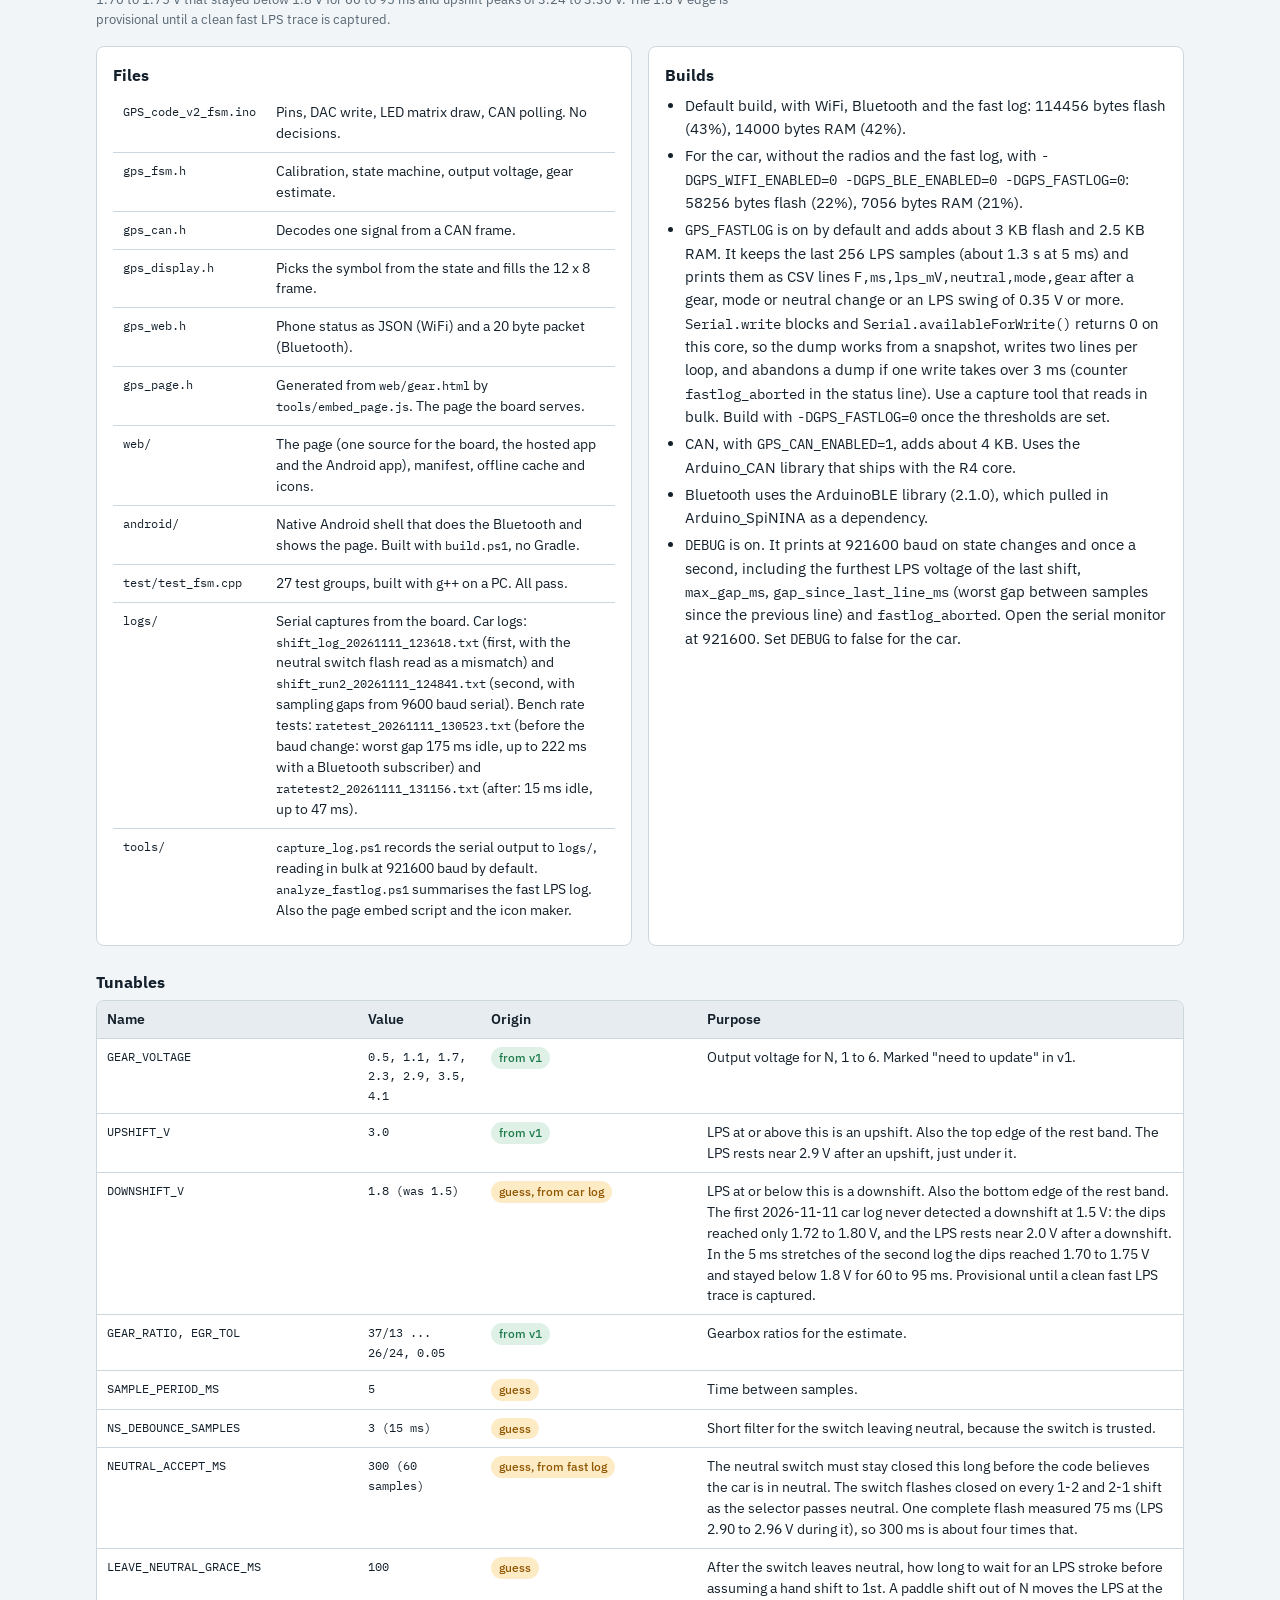
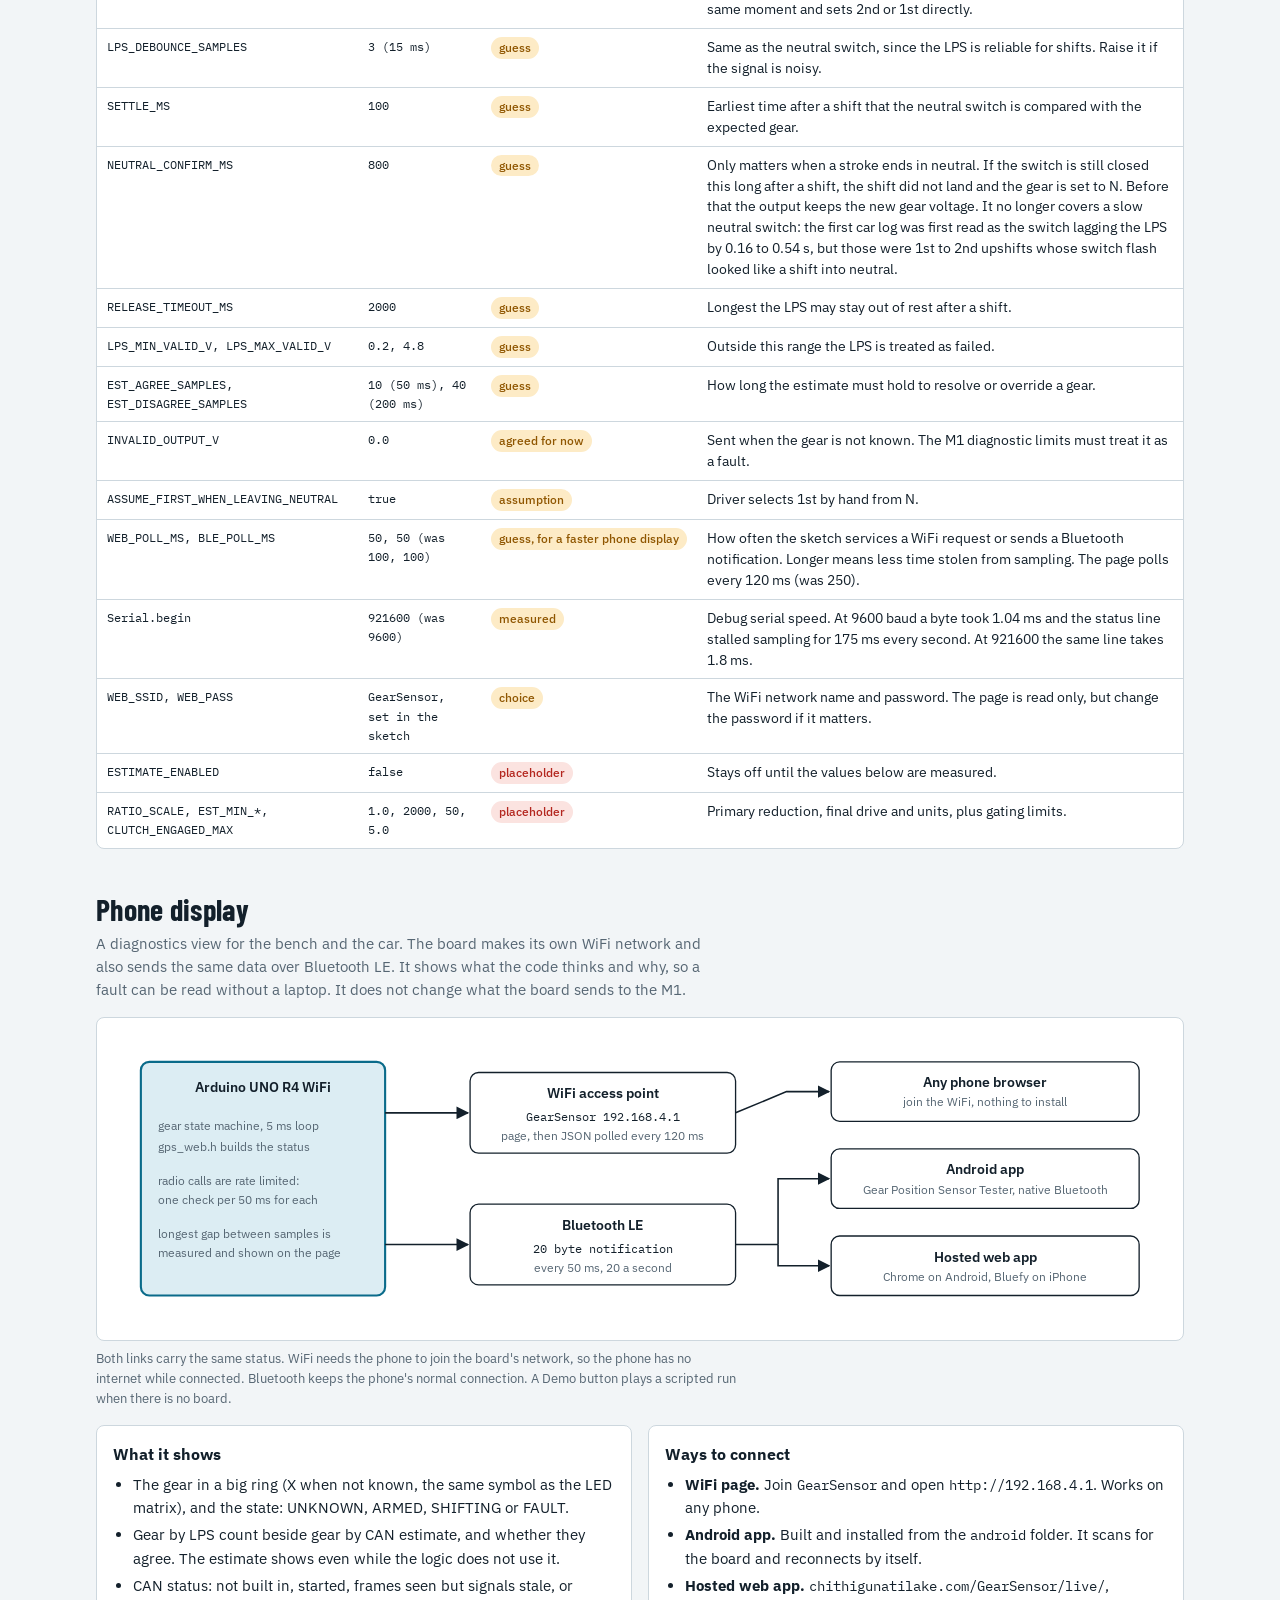
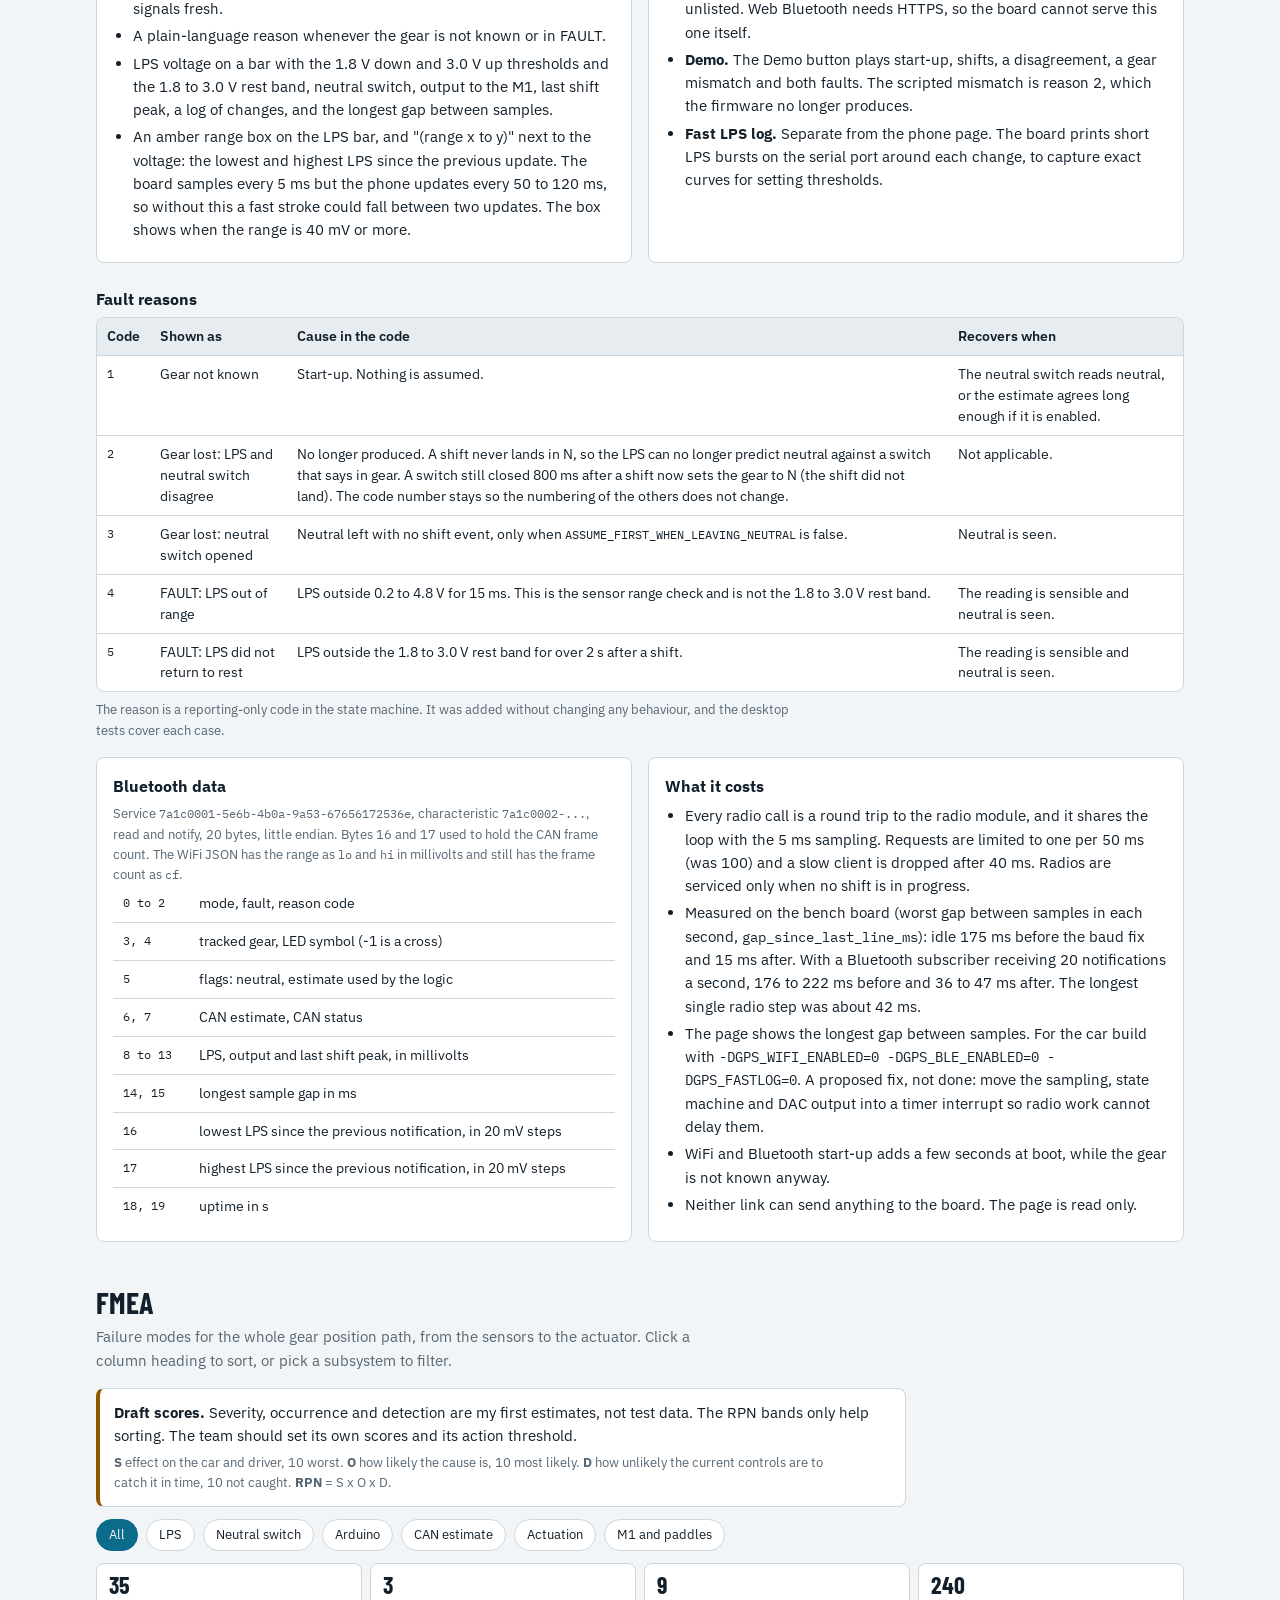
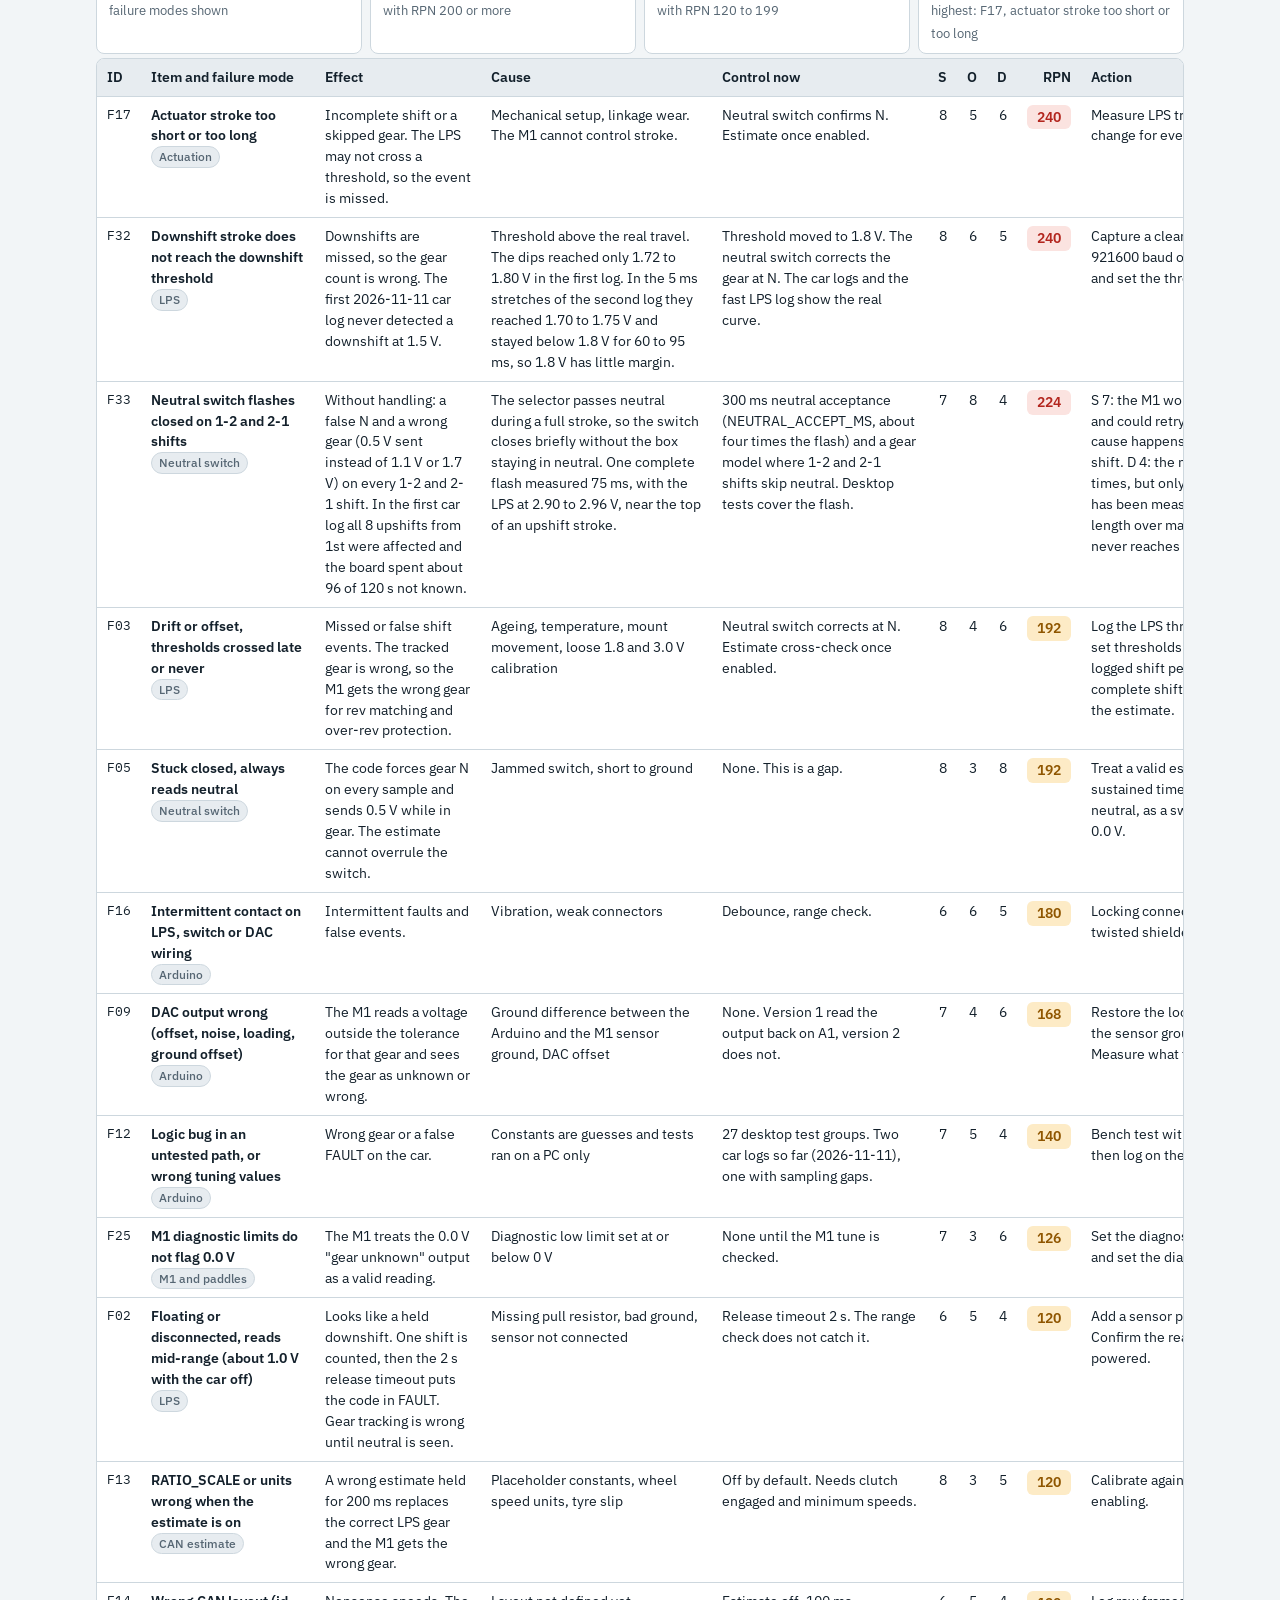
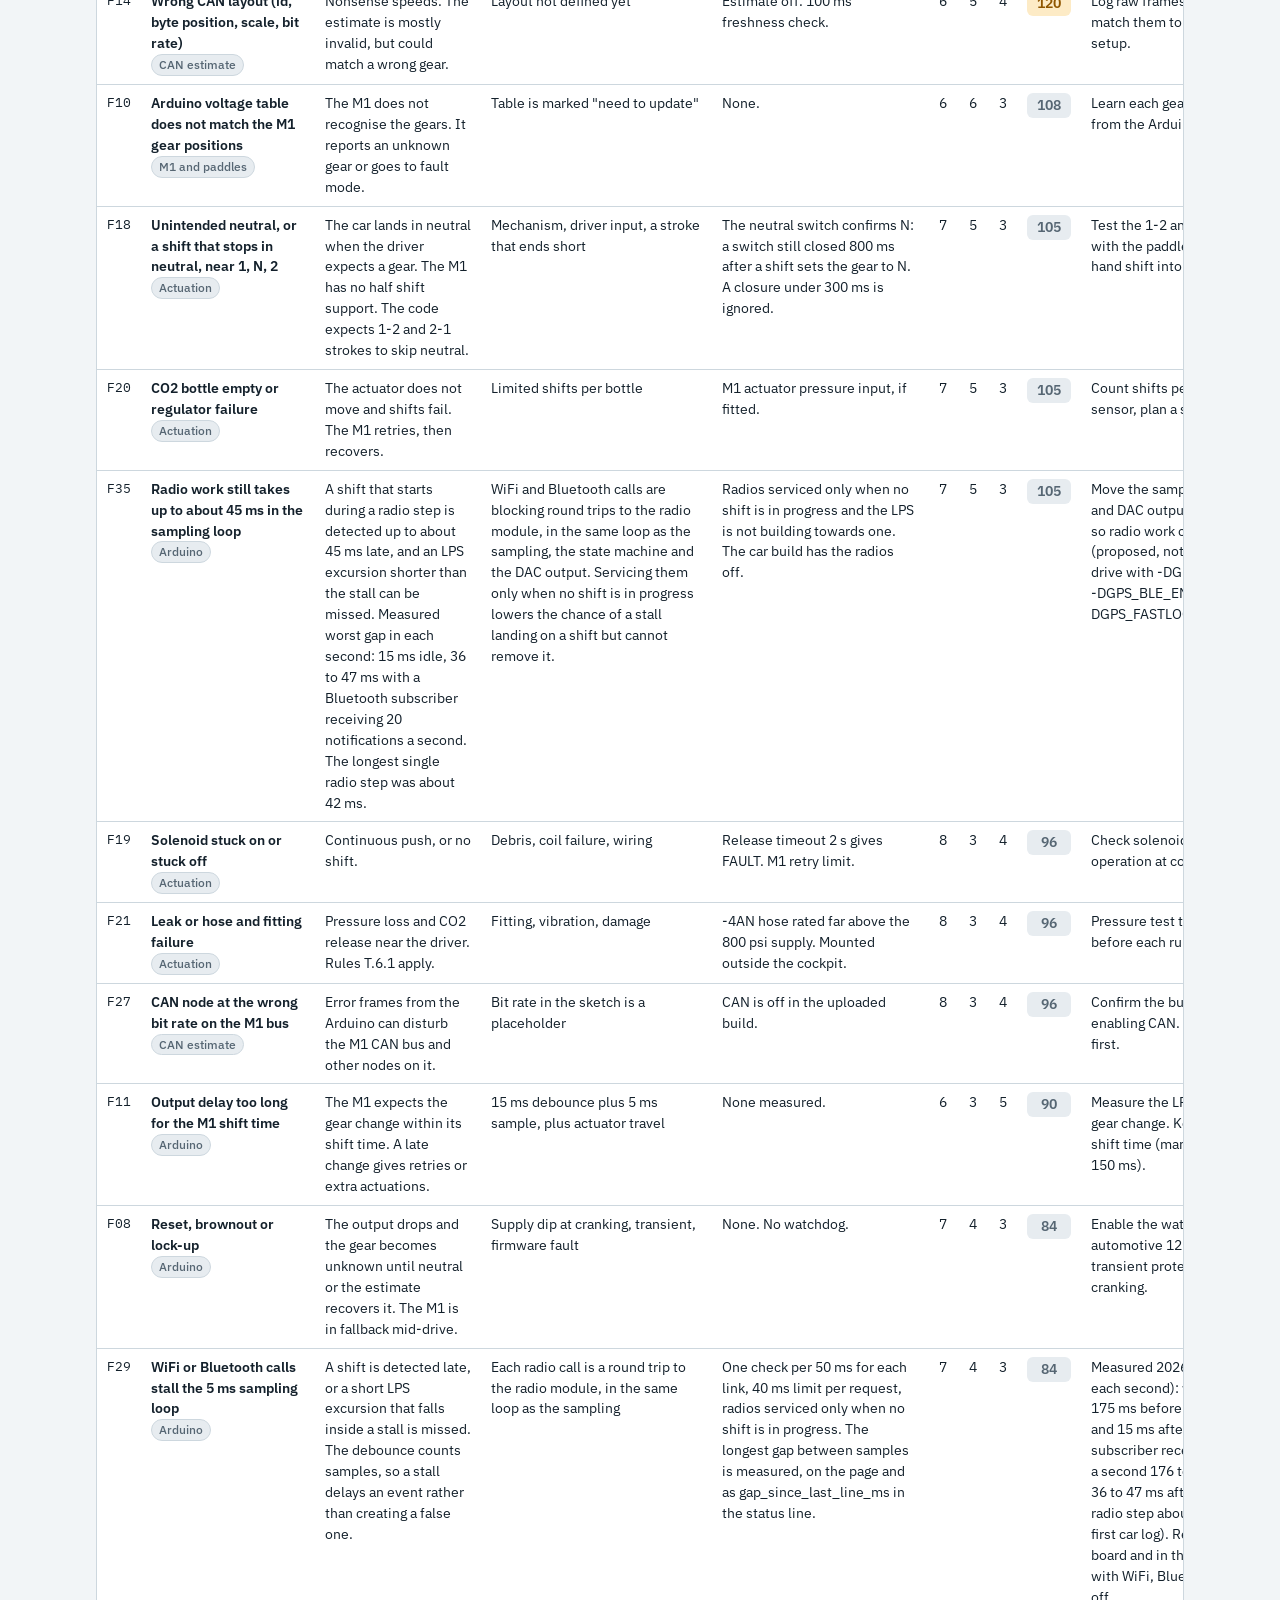
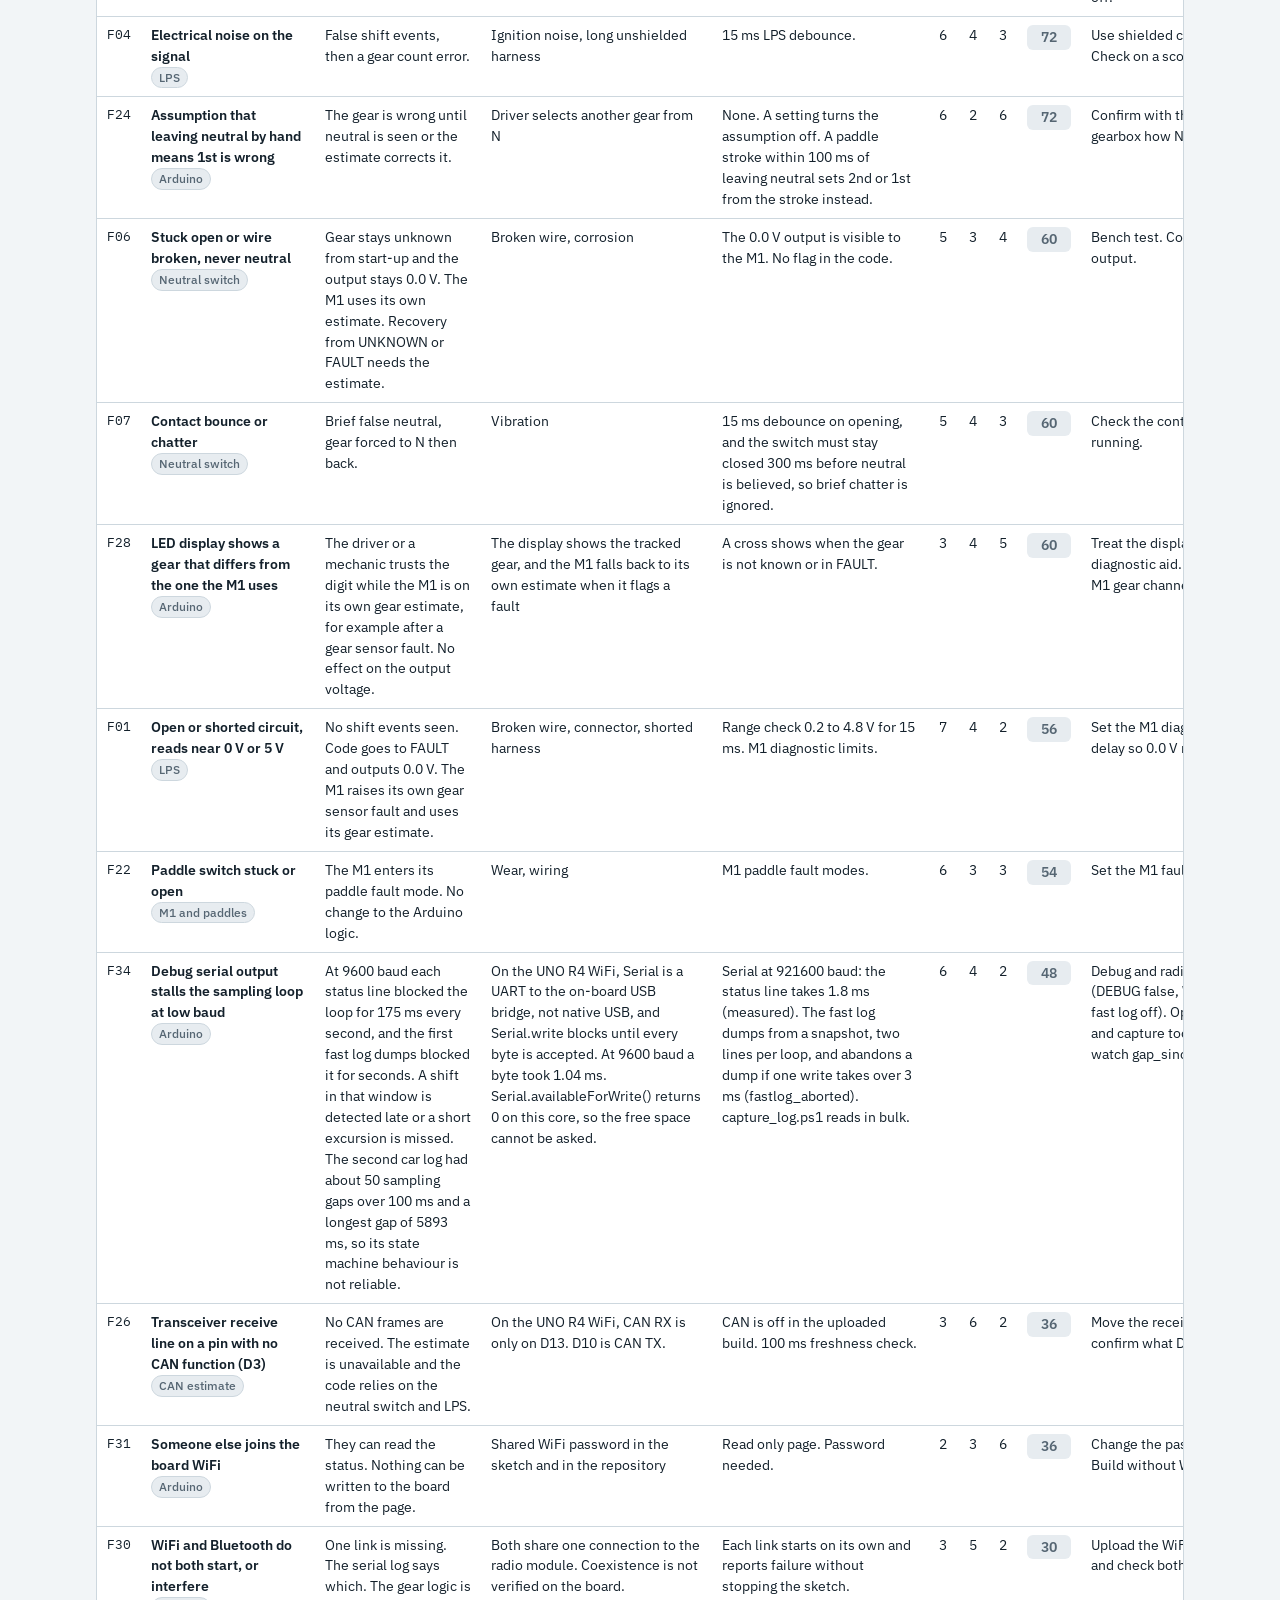
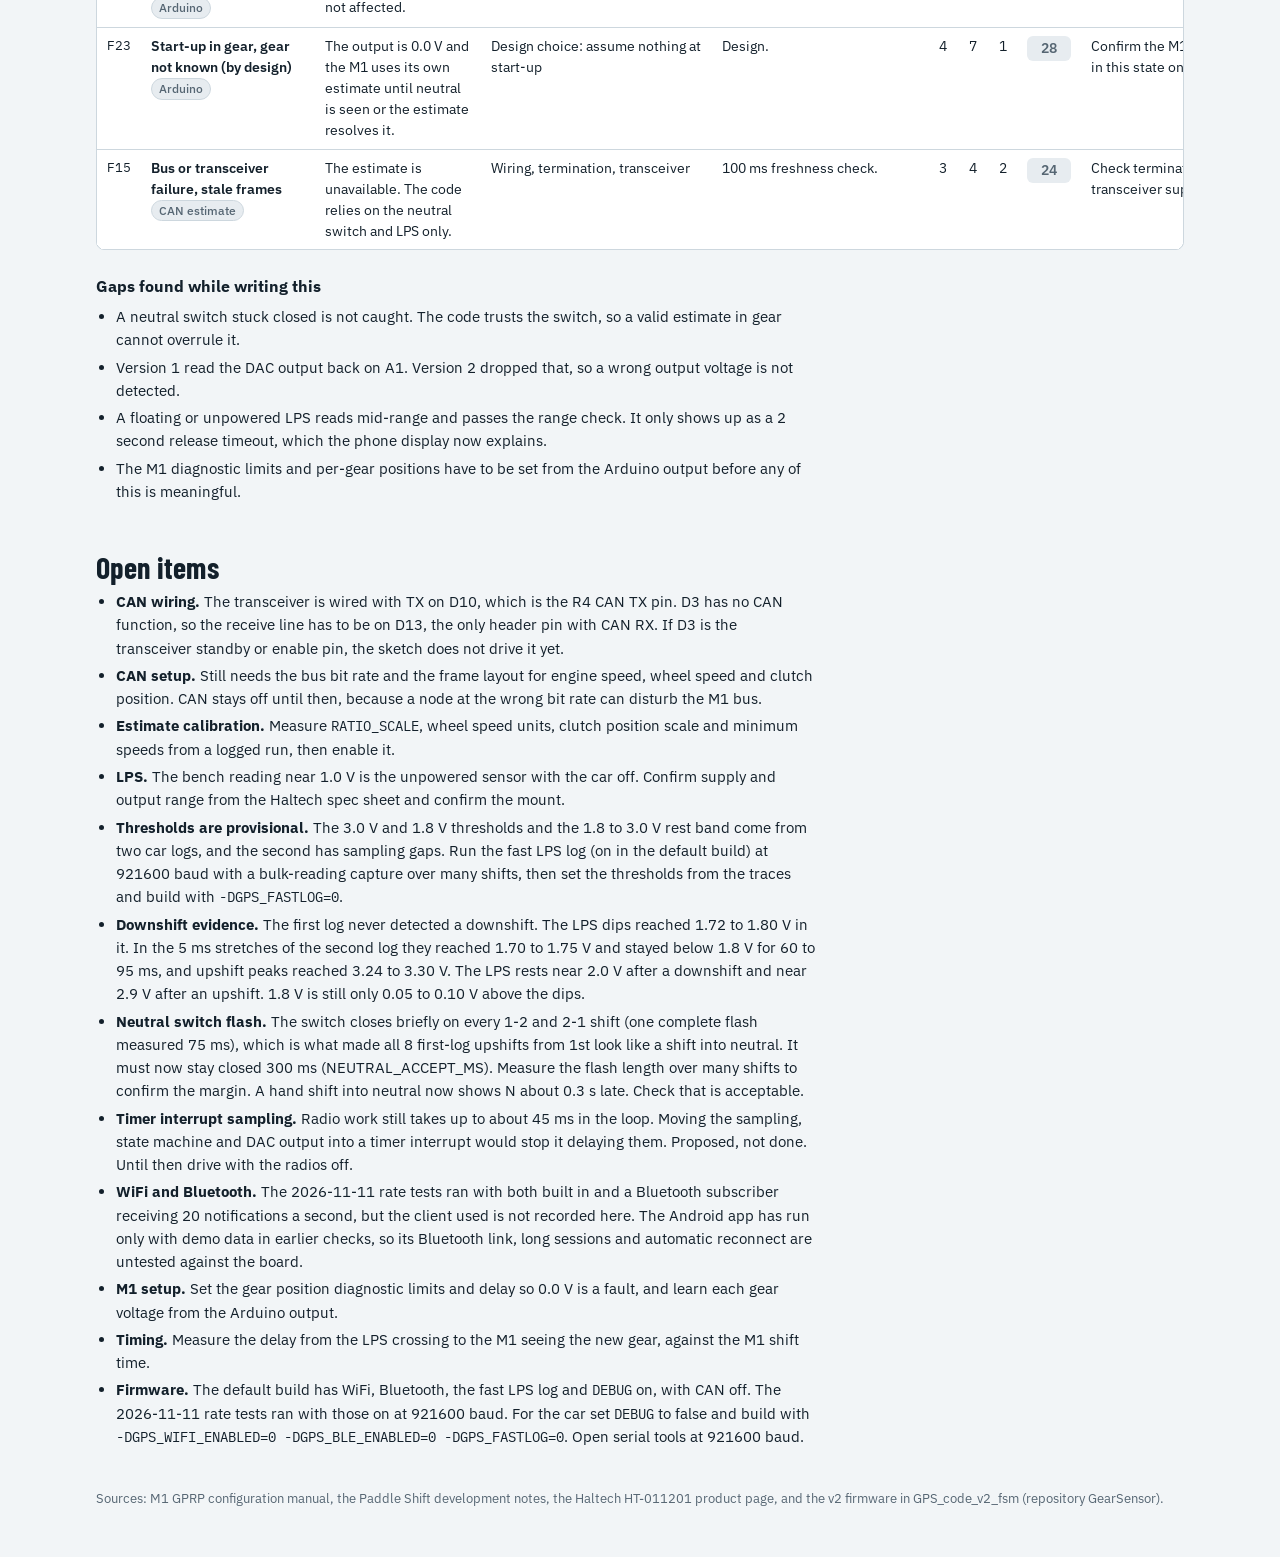
==== commit ce2061b6: "GearSensor: 1-2 gear model, 921600 baud, faster phone display with LPS range, FMEA F33 to F35 Archit" ====
--- a/GearSensor/index.html
+++ b/GearSensor/index.html
@@ -213,10 +213,12 @@
       <li class="ok"><b>Firmware v2</b> compiles for the UNO R4 WiFi, with and without CAN, WiFi and Bluetooth</li>
       <li class="ok"><b>27 desktop test groups</b> pass (state machine, fault reasons, CAN decode, estimate, LED display, phone data)</li>
       <li class="ok"><b>Android app</b> built and run on a phone, with demo data</li>
-      <li class="todo"><b>Bench board</b> has the LED display build. The WiFi and Bluetooth build is not uploaded yet</li>
-      <li class="todo"><b>WiFi, Bluetooth and their loop timing</b> are untested on the board</li>
-      <li class="todo"><b>One 2 minute car log</b> (2026-11-11) so far. It set the downshift threshold and the neutral wait. Other timing values are still starting guesses</li>
-      <li class="todo"><b>Thresholds are provisional</b> until a fast LPS trace is captured. The fast log is on in the default build</li>
+      <li class="ok"><b>Gear model fitted to the car</b> (2026-11-11): a full 1-2 or 2-1 stroke skips neutral, the neutral switch must stay closed 300 ms to count</li>
+      <li class="ok"><b>Serial at 921600 baud</b>: the status line costs 1.8 ms instead of 175 ms. Phone data every 50 ms with the LPS range</li>
+      <li class="ok"><b>Loop timing measured</b> on the bench board with WiFi, Bluetooth and the fast log on: worst gap 15 ms idle, 36 to 47 ms with a Bluetooth subscriber</li>
+      <li class="todo"><b>Two car logs</b> (2026-11-11). The first set the downshift threshold and showed the neutral switch flash. The second has sampling gaps from 9600 baud serial. Other timing values are still starting guesses</li>
+      <li class="todo"><b>Thresholds are provisional.</b> The 5 ms stretches of the second log support 1.8 V and 3.0 V, but a clean run at 921600 baud is still needed</li>
+      <li class="todo"><b>Radio work still takes up to about 45 ms</b> in the loop. Drive with the radios off until sampling moves to a timer interrupt</li>
       <li class="todo"><b>CAN layout and gear estimate</b> are placeholders and switched off</li>
       <li class="todo"><b>FMEA scores</b> are draft estimates for the team to review</li>
     </ul>
@@ -345,9 +347,9 @@
       <ol class="steps">
         <li>The driver pulls a paddle. The M1 energises the up or down solenoid. The manual suggests a shift time near 150 ms.</li>
         <li>The actuator moves the selector and the LPS leaves its 1.8 to 3.0 V rest band.</li>
-        <li>After the LPS has stayed past a threshold for 15 ms, the Arduino counts one shift and steps along 1, N, 2, 3, 4, 5, 6. The output changes to the new gear voltage.</li>
+        <li>After the LPS has stayed past a threshold for 15 ms, the Arduino counts one shift and moves one gear. 1 and 2 swap places and neutral is skipped, because a full stroke passes neutral without stopping there. From N an upshift lands in 2 and a downshift in 1. The output changes to the new gear voltage. The neutral switch flashes closed during a 1-2 or 2-1 stroke (75 ms measured) and that is ignored, since it must stay closed 300 ms to count.</li>
         <li>The M1 sees the gear change and ends the shift.</li>
-        <li>The Arduino waits for the LPS to return to rest, compares the neutral switch with the expected gear from 100 ms after the shift, and gives the switch up to 800 ms to catch up before it calls a disagreement. Then it accepts the next shift. The output keeps the expected gear voltage while it waits.</li>
+        <li>The Arduino waits for the LPS to return to rest and checks the neutral switch from 100 ms after the shift. A shift never lands in N, so a neutral switch that is still closed 800 ms after the shift means the shift did not land, and the gear is set to N. Then it accepts the next shift. The output keeps the new gear voltage while it waits.</li>
       </ol>
       <p class="note">From the LPS crossing a threshold to the output changing takes about 15 to 20 ms. That has to stay well inside the M1 shift time.</p>
     </div>
@@ -357,7 +359,7 @@
         <li>The M1 reads the gear position sensor at high speed and ends a shift as soon as the gear changes.</li>
         <li>Each gear has a calibrated position and tolerance in the M1. The Arduino voltage table has to match what the M1 learned.</li>
         <li>A voltage outside the M1 diagnostic limits for longer than its diagnostic delay counts as a sensor fault, and the M1 falls back to its own gear estimate from wheel and engine speed.</li>
-        <li>The M1 has no support for half shifts, such as finding neutral on a motorbike gearbox. The driver handles N to 1 with the clutch.</li>
+        <li>The M1 has no support for half shifts, such as finding neutral on a motorbike gearbox. The driver handles N to 1 with the clutch. Neutral is only reached by a half shift, usually by hand, so the paddles move 1 to 2 and 2 to 1 directly.</li>
       </ul>
     </div>
   </div>
@@ -370,10 +372,11 @@
         <tr><td>Up and down request</td><td>Paddle micro switches</td><td>M1</td><td>Digital</td><td>The M1 accepts switched paddle inputs.</td></tr>
         <tr><td>Solenoid drive</td><td>M1</td><td>Actuator, up and down</td><td>12 V on or off</td><td>The M1 does not control stroke, so the mechanical limits matter.</td></tr>
         <tr><td>LPS</td><td>Linear position sensor</td><td>Arduino <span class="mono">A2</span></td><td>Analog, 0 to 5 V</td><td>Upshift at or above 3.0 V, downshift at or below 1.8 V (provisional, set from a car log). Haltech HT-011201, 50 mm travel. With the car off the sensor is unpowered and A2 floats near 1.0 V. Supply and output range to be confirmed from its spec sheet. Mount to be confirmed.</td></tr>
-        <tr><td>Neutral switch</td><td>Gearbox</td><td>Arduino <span class="mono">D2</span></td><td>Digital, pull-up</td><td>LOW means neutral. This is the trusted input.</td></tr>
+        <tr><td>Neutral switch</td><td>Gearbox</td><td>Arduino <span class="mono">D2</span></td><td>Digital, pull-up</td><td>LOW means neutral. This is the trusted input for whether the car is in neutral, once it has stayed closed 300 ms. It also closes briefly on every 1-2 and 2-1 shift as the selector passes neutral (75 ms measured), so shorter closures are ignored. Opening is debounced at 15 ms.</td></tr>
         <tr><td>Gear voltage</td><td>Arduino <span class="mono">A0</span> DAC</td><td>M1 gear position input</td><td>Analog, 12 bit</td><td>0.5 V for N up to 4.1 V for 6th. 0.0 V means gear not known.</td></tr>
         <tr><td>Gear display</td><td>Arduino</td><td>On-board 12 x 8 LED matrix</td><td>Matrix driver</td><td>A big digit for 1 to 6, N for neutral, a cross when the gear is not known or in FAULT. It shows the tracked gear, which can differ from what the M1 uses in fallback.</td></tr>
-        <tr><td>Phone status</td><td>Arduino radio module</td><td>Phone</td><td>WiFi access point and Bluetooth LE</td><td>Read only diagnostics. See Phone display. Limited to one check per 100 ms each, so the sampling loop is not starved.</td></tr>
+        <tr><td>Phone status</td><td>Arduino radio module</td><td>Phone</td><td>WiFi access point and Bluetooth LE</td><td>Read only diagnostics. See Phone display. Limited to one check per 50 ms each, and only when no shift is in progress, so the sampling loop is not starved.</td></tr>
+        <tr><td>Debug serial</td><td>Arduino</td><td>PC, through the on-board USB bridge</td><td>UART, 921600 baud</td><td>Not native USB, and writes block. At 9600 baud the 1 s status line stalled the sampling loop for 175 ms every second, so open the monitor and capture tools at 921600. Off when <span class="mono">DEBUG</span> is false.</td></tr>
         <tr><td>Engine speed, wheel speed, clutch position</td><td>M1</td><td>Arduino</td><td>CAN</td><td>Needs a CAN transceiver, the bit rate and the frame layout. Used only for the gear estimate.</td></tr>
       </tbody>
     </table>
@@ -432,14 +435,15 @@
 
         <rect class="node-focus" x="550" y="60" width="270" height="226" rx="8"/>
         <text class="tb" x="685" y="84" text-anchor="middle">gps::step(fsm, inputs)</text>
-        <text class="ts" x="568" y="112">1  debounce neutral switch, 15 ms</text>
-        <text class="ts" x="568" y="136">2  track how long the estimate agrees</text>
-        <text class="ts" x="568" y="160">3  LPS range check, 0.2 to 4.8 V</text>
-        <text class="ts" x="568" y="184">4  run the current mode:</text>
-        <text class="tm" x="586" y="204">UNKNOWN</text>
-        <text class="tm" x="586" y="222">ARMED</text>
-        <text class="tm" x="586" y="240">WAIT_RELEASE</text>
-        <text class="tm" x="586" y="258">FAULT</text>
+        <text class="ts" x="568" y="110">1  debounce neutral switch:</text>
+        <text class="ts" x="586" y="125">15 ms to open, 300 ms to close</text>
+        <text class="ts" x="568" y="148">2  track how long the estimate agrees</text>
+        <text class="ts" x="568" y="172">3  LPS range check, 0.2 to 4.8 V</text>
+        <text class="ts" x="568" y="196">4  run the current mode:</text>
+        <text class="tm" x="586" y="216">UNKNOWN</text>
+        <text class="tm" x="586" y="234">ARMED</text>
+        <text class="tm" x="586" y="252">WAIT_RELEASE</text>
+        <text class="tm" x="586" y="270">FAULT</text>
 
         <path class="w-sig" d="M820 172 L850 172" marker-end="url(#c-sig)"/>
         <rect class="node" x="852" y="100" width="126" height="150" rx="8"/>
@@ -459,14 +463,14 @@
 
   <h3>Who is trusted for what</h3>
   <div class="trust">
-    <div class="first"><b>Neutral switch</b>Accurate for whether the car is in neutral, but in the car log it closed 0.16 to 0.54 s after the LPS crossed 3.0 V on a shift into neutral, so it is given 800 ms to catch up. It sets the gear to N and overrides the tracked gear in every running mode.</div>
-    <div class="first"><b>LPS</b>Reliable for when a shift happened, though its downshift dips only reached 1.72 to 1.80 V in the car log, so that threshold is provisional. It drives every shift event. The furthest voltage of each shift is logged, so a complete shift can be defined from data.</div>
-    <div class="second"><b>Gear estimate</b>From CAN engine speed, wheel speed and clutch. A cross-check only, off until calibrated. If the LPS shift count and the neutral switch disagree, the gear becomes not known.</div>
+    <div class="first"><b>Neutral switch</b>Accurate for whether the car is in neutral, once it has stayed closed for 300 ms. It flashes closed on every 1-2 and 2-1 shift (75 ms measured) without the box staying in neutral, so shorter closures are ignored. It sets the gear to N and overrides the tracked gear in every running mode. A shift that ends with it still closed 800 ms later did not land, and the gear becomes N.</div>
+    <div class="first"><b>LPS</b>Reliable for when a shift happened. Downshift dips reached 1.70 to 1.80 V in the car logs and stayed below 1.8 V for 60 to 95 ms, so that threshold is provisional. Upshift peaks reached 3.24 to 3.30 V. It drives every shift event, and a shift always moves one gear and never lands in N. The furthest voltage of each shift is logged.</div>
+    <div class="second"><b>Gear estimate</b>From CAN engine speed, wheel speed and clutch. A cross-check only, off until calibrated. A sustained estimate that disagrees replaces the tracked gear.</div>
   </div>
 
   <figure>
     <div class="fig-frame">
-      <svg viewBox="0 0 1000 380" role="img" aria-label="State machine with four states. Unknown moves to Armed when neutral is confirmed. Armed moves to Wait release on a shift event and back when the sensor rests and the neutral check is done. A neutral mismatch still present 800 ms after the shift returns to Unknown. A bad sensor range or a release timeout moves to Fault, and neutral recovers it.">
+      <svg viewBox="0 0 1000 380" role="img" aria-label="State machine with four states. Unknown moves to Armed when the neutral switch has stayed closed 300 ms. Armed moves to Wait release on a shift event, which moves one gear and never lands in neutral, and back when the sensor rests and the neutral check is done. A neutral switch still closed 800 ms after a shift means the shift did not land, and the gear becomes N. A bad sensor range or a release timeout moves to Fault, and neutral recovers it.">
         <defs>
           <marker id="s-ink" viewBox="0 0 10 10" refX="9" refY="5" markerWidth="8" markerHeight="8" orient="auto"><path d="M0 0L10 5L0 10z" class="mk-ink"/></marker>
           <marker id="s-crit" viewBox="0 0 10 10" refX="9" refY="5" markerWidth="8" markerHeight="8" orient="auto"><path d="M0 0L10 5L0 10z" class="mk-crit"/></marker>
@@ -492,7 +496,7 @@
 
         <!-- UNKNOWN to ARMED -->
         <path class="w-sig" d="M220 125 L406 125" marker-end="url(#s-ink)"/>
-        <text class="ts" x="313" y="92" text-anchor="middle">neutral switch closed,</text>
+        <text class="ts" x="313" y="92" text-anchor="middle">neutral switch closed 300 ms,</text>
         <text class="ts" x="313" y="108" text-anchor="middle">or estimate agrees 50 ms</text>
         <!-- ARMED to WAIT -->
         <path class="w-accent" d="M580 108 L776 108" marker-end="url(#s-acc)"/>
@@ -502,9 +506,10 @@
         <path class="w-sig" d="M780 144 L584 144" marker-end="url(#s-ink)"/>
         <text class="ts" x="682" y="178" text-anchor="middle">LPS back in 1.8 to 3.0 V for 15 ms,</text>
         <text class="ts" x="682" y="194" text-anchor="middle">and the neutral check is done</text>
-        <!-- WAIT to UNKNOWN over the top -->
-        <path class="w-sig" d="M865 90 L865 36 L135 36 L135 86" marker-end="url(#s-ink)"/>
-        <text class="ts" x="500" y="28" text-anchor="middle">shift predicted N, neutral switch still says in gear 800 ms after the shift: they disagree</text>
+        <!-- WAIT stays in WAIT: a shift that did not land is corrected to N -->
+        <path class="w-sig" d="M835 90 C835 48 895 48 895 90" marker-end="url(#s-ink)"/>
+        <text class="ts" x="826" y="40" text-anchor="end">neutral switch still closed 800 ms after the shift:</text>
+        <text class="ts" x="826" y="56" text-anchor="end">the shift did not land, gear = N</text>
         <!-- ARMED to FAULT -->
         <path class="w-fault" d="M470 160 L470 286" marker-end="url(#s-crit)"/>
         <text class="ts" x="460" y="212" text-anchor="end">LPS outside 0.2 to 4.8 V</text>
@@ -519,7 +524,7 @@
         <text class="ts" x="860" y="276" text-anchor="end">return to rest within 2 s</text>
       </svg>
     </div>
-    <figcaption>While ARMED, the neutral switch forces the gear to N whenever it is closed (after a shift it is allowed up to 800 ms to agree first), and a sustained estimate replaces a tracked gear that disagrees with it. Shifts follow the physical order 1, N, 2, 3, 4, 5, 6 and stop at 1 and 6.</figcaption>
+    <figcaption>While ARMED, the neutral switch forces the gear to N once it has stayed closed 300 ms, and a sustained estimate replaces a tracked gear that disagrees with it. A shift moves one gear and stops at 1 and 6. 1 and 2 swap places with neutral skipped, and from N an upshift lands in 2 and a downshift in 1. When the switch opens while in N, the code waits 100 ms for an LPS stroke: a paddle shift sets 2 or 1 from the stroke, and with no stroke it assumes a hand shift to 1st. The old arrow from WAIT_RELEASE to UNKNOWN (reason 2) is gone because a shift can no longer predict N.</figcaption>
   </figure>
 
   <h3>Voltages</h3>
@@ -561,7 +566,7 @@
         <text class="ts" x="230" y="234" text-anchor="middle">bench reading, about 1.0 V</text>
       </svg>
     </div>
-    <figcaption>With the car off the LPS is unpowered, so A2 floats near 1.0 V. That falls in the downshift zone and looks like a held downshift, which is why an unpowered board cycles through FAULT every 2 s. The 0.2 and 4.8 V range limits are guesses. In the 2026-11-11 car log the LPS rested near 2.0 V after a downshift and near 2.9 V after an upshift, so the rest band is 1.8 to 3.0 V. The 1.8 V edge is provisional until a fast LPS trace is captured.</figcaption>
+    <figcaption>With the car off the LPS is unpowered, so A2 floats near 1.0 V. That falls in the downshift zone and looks like a held downshift, which is why an unpowered board cycles through FAULT every 2 s. The 0.2 and 4.8 V range limits are guesses. In the 2026-11-11 car log the LPS rested near 2.0 V after a downshift and near 2.9 V after an upshift, so the rest band is 1.8 to 3.0 V. The second car log, in its 5 ms stretches, showed downshift dips of 1.70 to 1.75 V that stayed below 1.8 V for 60 to 95 ms and upshift peaks of 3.24 to 3.30 V. The 1.8 V edge is provisional until a clean fast LPS trace is captured.</figcaption>
   </figure>
 
   <div class="grid2">
@@ -578,9 +583,9 @@
             <tr><td class="mono">gps_page.h</td><td>Generated from <span class="mono">web/gear.html</span> by <span class="mono">tools/embed_page.js</span>. The page the board serves.</td></tr>
             <tr><td class="mono">web/</td><td>The page (one source for the board, the hosted app and the Android app), manifest, offline cache and icons.</td></tr>
             <tr><td class="mono">android/</td><td>Native Android shell that does the Bluetooth and shows the page. Built with <span class="mono">build.ps1</span>, no Gradle.</td></tr>
-            <tr><td class="mono">test/test_fsm.cpp</td><td>27 test groups, built with g++ on a PC.</td></tr>
-            <tr><td class="mono">logs/</td><td>Serial captures from the board. The first car log is <span class="mono">shift_log_20261111_123618.txt</span>.</td></tr>
-            <tr><td class="mono">tools/</td><td><span class="mono">capture_log.ps1</span> records the serial output to <span class="mono">logs/</span>. <span class="mono">analyze_fastlog.ps1</span> summarises the fast LPS log. Also the page embed script and the icon maker.</td></tr>
+            <tr><td class="mono">test/test_fsm.cpp</td><td>27 test groups, built with g++ on a PC. All pass.</td></tr>
+            <tr><td class="mono">logs/</td><td>Serial captures from the board. Car logs: <span class="mono">shift_log_20261111_123618.txt</span> (first, with the neutral switch flash read as a mismatch) and <span class="mono">shift_run2_20261111_124841.txt</span> (second, with sampling gaps from 9600 baud serial). Bench rate tests: <span class="mono">ratetest_20261111_130523.txt</span> (before the baud change: worst gap 175 ms idle, up to 222 ms with a Bluetooth subscriber) and <span class="mono">ratetest2_20261111_131156.txt</span> (after: 15 ms idle, up to 47 ms).</td></tr>
+            <tr><td class="mono">tools/</td><td><span class="mono">capture_log.ps1</span> records the serial output to <span class="mono">logs/</span>, reading in bulk at 921600 baud by default. <span class="mono">analyze_fastlog.ps1</span> summarises the fast LPS log. Also the page embed script and the icon maker.</td></tr>
           </tbody>
         </table>
       </div>
@@ -588,12 +593,12 @@
     <div class="card">
       <h3>Builds</h3>
       <ul class="plain">
-        <li>Default build, with WiFi, Bluetooth and the fast log: 113072 bytes flash (43%), 12932 bytes RAM (39%).</li>
-        <li>Without the radios and the fast log, with <code>-DGPS_WIFI_ENABLED=0 -DGPS_BLE_ENABLED=0 -DGPS_FASTLOG=0</code>: 57976 bytes flash (22%), 7032 bytes RAM (21%).</li>
-        <li><code>GPS_FASTLOG</code> is on by default and adds about 3 KB flash and 2.5 KB RAM. It keeps the last 256 LPS samples (about 1.3 s at 5 ms) and prints them as CSV lines <code>F,ms,lps_mV,neutral,mode,gear</code> after a gear, mode or neutral change or an LPS swing of 0.35 V or more. Printing takes tens of ms. Build with <code>-DGPS_FASTLOG=0</code> once the thresholds are set.</li>
+        <li>Default build, with WiFi, Bluetooth and the fast log: 114456 bytes flash (43%), 14000 bytes RAM (42%).</li>
+        <li>For the car, without the radios and the fast log, with <code>-DGPS_WIFI_ENABLED=0 -DGPS_BLE_ENABLED=0 -DGPS_FASTLOG=0</code>: 58256 bytes flash (22%), 7056 bytes RAM (21%).</li>
+        <li><code>GPS_FASTLOG</code> is on by default and adds about 3 KB flash and 2.5 KB RAM. It keeps the last 256 LPS samples (about 1.3 s at 5 ms) and prints them as CSV lines <code>F,ms,lps_mV,neutral,mode,gear</code> after a gear, mode or neutral change or an LPS swing of 0.35 V or more. <code>Serial.write</code> blocks and <code>Serial.availableForWrite()</code> returns 0 on this core, so the dump works from a snapshot, writes two lines per loop, and abandons a dump if one write takes over 3 ms (counter <code>fastlog_aborted</code> in the status line). Use a capture tool that reads in bulk. Build with <code>-DGPS_FASTLOG=0</code> once the thresholds are set.</li>
         <li>CAN, with <code>GPS_CAN_ENABLED=1</code>, adds about 4 KB. Uses the Arduino_CAN library that ships with the R4 core.</li>
         <li>Bluetooth uses the ArduinoBLE library (2.1.0), which pulled in Arduino_SpiNINA as a dependency.</li>
-        <li><code>DEBUG</code> is on. It prints on state changes and once a second, including the furthest LPS voltage of the last shift. Set it to false for the car.</li>
+        <li><code>DEBUG</code> is on. It prints at 921600 baud on state changes and once a second, including the furthest LPS voltage of the last shift, <code>max_gap_ms</code>, <code>gap_since_last_line_ms</code> (worst gap between samples since the previous line) and <code>fastlog_aborted</code>. Open the serial monitor at 921600. Set <code>DEBUG</code> to false for the car.</li>
       </ul>
     </div>
   </div>
@@ -605,19 +610,22 @@
       <tbody>
         <tr><td class="mono">GEAR_VOLTAGE</td><td class="mono">0.5, 1.1, 1.7, 2.3, 2.9, 3.5, 4.1</td><td><span class="tag v1">from v1</span></td><td>Output voltage for N, 1 to 6. Marked "need to update" in v1.</td></tr>
         <tr><td class="mono">UPSHIFT_V</td><td class="mono">3.0</td><td><span class="tag v1">from v1</span></td><td>LPS at or above this is an upshift. Also the top edge of the rest band. The LPS rests near 2.9 V after an upshift, just under it.</td></tr>
-        <tr><td class="mono">DOWNSHIFT_V</td><td class="mono">1.8 (was 1.5)</td><td><span class="tag guess">guess, from car log</span></td><td>LPS at or below this is a downshift. Also the bottom edge of the rest band. The 2026-11-11 car log never detected a downshift at 1.5 V: the dips reached only 1.72 to 1.80 V, and the LPS rests near 2.0 V after a downshift. Provisional until a fast LPS trace is captured.</td></tr>
+        <tr><td class="mono">DOWNSHIFT_V</td><td class="mono">1.8 (was 1.5)</td><td><span class="tag guess">guess, from car log</span></td><td>LPS at or below this is a downshift. Also the bottom edge of the rest band. The first 2026-11-11 car log never detected a downshift at 1.5 V: the dips reached only 1.72 to 1.80 V, and the LPS rests near 2.0 V after a downshift. In the 5 ms stretches of the second log the dips reached 1.70 to 1.75 V and stayed below 1.8 V for 60 to 95 ms. Provisional until a clean fast LPS trace is captured.</td></tr>
         <tr><td class="mono">GEAR_RATIO, EGR_TOL</td><td class="mono">37/13 ... 26/24, 0.05</td><td><span class="tag v1">from v1</span></td><td>Gearbox ratios for the estimate.</td></tr>
         <tr><td class="mono">SAMPLE_PERIOD_MS</td><td class="mono">5</td><td><span class="tag guess">guess</span></td><td>Time between samples.</td></tr>
-        <tr><td class="mono">NS_DEBOUNCE_SAMPLES</td><td class="mono">3 (15 ms)</td><td><span class="tag guess">guess</span></td><td>Short, because the switch is trusted.</td></tr>
+        <tr><td class="mono">NS_DEBOUNCE_SAMPLES</td><td class="mono">3 (15 ms)</td><td><span class="tag guess">guess</span></td><td>Short filter for the switch leaving neutral, because the switch is trusted.</td></tr>
+        <tr><td class="mono">NEUTRAL_ACCEPT_MS</td><td class="mono">300 (60 samples)</td><td><span class="tag guess">guess, from fast log</span></td><td>The neutral switch must stay closed this long before the code believes the car is in neutral. The switch flashes closed on every 1-2 and 2-1 shift as the selector passes neutral. One complete flash measured 75 ms (LPS 2.90 to 2.96 V during it), so 300 ms is about four times that.</td></tr>
+        <tr><td class="mono">LEAVE_NEUTRAL_GRACE_MS</td><td class="mono">100</td><td><span class="tag guess">guess</span></td><td>After the switch leaves neutral, how long to wait for an LPS stroke before assuming a hand shift to 1st. A paddle shift out of N moves the LPS at the same moment and sets 2nd or 1st directly.</td></tr>
         <tr><td class="mono">LPS_DEBOUNCE_SAMPLES</td><td class="mono">3 (15 ms)</td><td><span class="tag guess">guess</span></td><td>Same as the neutral switch, since the LPS is reliable for shifts. Raise it if the signal is noisy.</td></tr>
         <tr><td class="mono">SETTLE_MS</td><td class="mono">100</td><td><span class="tag guess">guess</span></td><td>Earliest time after a shift that the neutral switch is compared with the expected gear.</td></tr>
-        <tr><td class="mono">NEUTRAL_CONFIRM_MS</td><td class="mono">800</td><td><span class="tag guess">guess</span></td><td>If the switch still disagrees at SETTLE_MS, keep waiting until this long after the shift before calling it a mismatch (gear lost) or a shift that did not land. Set from the 2026-11-11 car log, where the switch closed 0.16 to 0.54 s after the LPS crossed 3.0 V on a shift into neutral.</td></tr>
+        <tr><td class="mono">NEUTRAL_CONFIRM_MS</td><td class="mono">800</td><td><span class="tag guess">guess</span></td><td>Only matters when a stroke ends in neutral. If the switch is still closed this long after a shift, the shift did not land and the gear is set to N. Before that the output keeps the new gear voltage. It no longer covers a slow neutral switch: the first car log was first read as the switch lagging the LPS by 0.16 to 0.54 s, but those were 1st to 2nd upshifts whose switch flash looked like a shift into neutral.</td></tr>
         <tr><td class="mono">RELEASE_TIMEOUT_MS</td><td class="mono">2000</td><td><span class="tag guess">guess</span></td><td>Longest the LPS may stay out of rest after a shift.</td></tr>
         <tr><td class="mono">LPS_MIN_VALID_V, LPS_MAX_VALID_V</td><td class="mono">0.2, 4.8</td><td><span class="tag guess">guess</span></td><td>Outside this range the LPS is treated as failed.</td></tr>
         <tr><td class="mono">EST_AGREE_SAMPLES, EST_DISAGREE_SAMPLES</td><td class="mono">10 (50 ms), 40 (200 ms)</td><td><span class="tag guess">guess</span></td><td>How long the estimate must hold to resolve or override a gear.</td></tr>
         <tr><td class="mono">INVALID_OUTPUT_V</td><td class="mono">0.0</td><td><span class="tag guess">agreed for now</span></td><td>Sent when the gear is not known. The M1 diagnostic limits must treat it as a fault.</td></tr>
         <tr><td class="mono">ASSUME_FIRST_WHEN_LEAVING_NEUTRAL</td><td class="mono">true</td><td><span class="tag guess">assumption</span></td><td>Driver selects 1st by hand from N.</td></tr>
-        <tr><td class="mono">WEB_POLL_MS, BLE_POLL_MS</td><td class="mono">100, 100</td><td><span class="tag guess">guess</span></td><td>How often the sketch services a WiFi request or sends a Bluetooth notification. Longer means less time stolen from sampling.</td></tr>
+        <tr><td class="mono">WEB_POLL_MS, BLE_POLL_MS</td><td class="mono">50, 50 (was 100, 100)</td><td><span class="tag guess">guess, for a faster phone display</span></td><td>How often the sketch services a WiFi request or sends a Bluetooth notification. Longer means less time stolen from sampling. The page polls every 120 ms (was 250).</td></tr>
+        <tr><td class="mono">Serial.begin</td><td class="mono">921600 (was 9600)</td><td><span class="tag guess">measured</span></td><td>Debug serial speed. At 9600 baud a byte took 1.04 ms and the status line stalled sampling for 175 ms every second. At 921600 the same line takes 1.8 ms.</td></tr>
         <tr><td class="mono">WEB_SSID, WEB_PASS</td><td class="mono">GearSensor, set in the sketch</td><td><span class="tag guess">choice</span></td><td>The WiFi network name and password. The page is read only, but change the password if it matters.</td></tr>
         <tr><td class="mono">ESTIMATE_ENABLED</td><td class="mono">false</td><td><span class="tag ph">placeholder</span></td><td>Stays off until the values below are measured.</td></tr>
         <tr><td class="mono">RATIO_SCALE, EST_MIN_*, CLUTCH_ENGAGED_MAX</td><td class="mono">1.0, 2000, 50, 5.0</td><td><span class="tag ph">placeholder</span></td><td>Primary reduction, final drive and units, plus gating limits.</td></tr>
@@ -642,18 +650,18 @@
         <text class="ts" x="46" y="94">gear state machine, 5 ms loop</text>
         <text class="ts" x="46" y="114">gps_web.h builds the status</text>
         <text class="ts" x="46" y="146">radio calls are rate limited:</text>
-        <text class="ts" x="46" y="164">one check per 100 ms for each</text>
+        <text class="ts" x="46" y="164">one check per 50 ms for each</text>
         <text class="ts" x="46" y="196">longest gap between samples is</text>
         <text class="ts" x="46" y="214">measured and shown on the page</text>
 
         <rect class="node" x="340" y="40" width="250" height="76" rx="8"/>
         <text class="tb" x="465" y="64" text-anchor="middle">WiFi access point</text>
         <text class="tm" x="465" y="86" text-anchor="middle">GearSensor  192.168.4.1</text>
-        <text class="ts" x="465" y="104" text-anchor="middle">page, then JSON polled 4 times a second</text>
+        <text class="ts" x="465" y="104" text-anchor="middle">page, then JSON polled every 120 ms</text>
         <rect class="node" x="340" y="164" width="250" height="76" rx="8"/>
         <text class="tb" x="465" y="188" text-anchor="middle">Bluetooth LE</text>
         <text class="tm" x="465" y="210" text-anchor="middle">20 byte notification</text>
-        <text class="ts" x="465" y="228" text-anchor="middle">about 10 a second</text>
+        <text class="ts" x="465" y="228" text-anchor="middle">every 50 ms, 20 a second</text>
 
         <rect class="node" x="680" y="30" width="290" height="56" rx="8"/>
         <text class="tb" x="825" y="54" text-anchor="middle">Any phone browser</text>
@@ -685,6 +693,7 @@
         <li>CAN status: not built in, started, frames seen but signals stale, or signals fresh.</li>
         <li>A plain-language reason whenever the gear is not known or in FAULT.</li>
         <li>LPS voltage on a bar with the 1.8 V down and 3.0 V up thresholds and the 1.8 to 3.0 V rest band, neutral switch, output to the M1, last shift peak, a log of changes, and the longest gap between samples.</li>
+        <li>An amber range box on the LPS bar, and "(range x to y)" next to the voltage: the lowest and highest LPS since the previous update. The board samples every 5 ms but the phone updates every 50 to 120 ms, so without this a fast stroke could fall between two updates. The box shows when the range is 40 mV or more.</li>
       </ul>
     </div>
     <div class="card">
@@ -693,7 +702,7 @@
         <li><b>WiFi page.</b> Join <code>GearSensor</code> and open <code>http://192.168.4.1</code>. Works on any phone.</li>
         <li><b>Android app.</b> Built and installed from the <code>android</code> folder. It scans for the board and reconnects by itself.</li>
         <li><b>Hosted web app.</b> <code>chithigunatilake.com/GearSensor/live/</code>, unlisted. Web Bluetooth needs HTTPS, so the board cannot serve this one itself.</li>
-        <li><b>Demo.</b> The Demo button plays start-up, shifts, a disagreement, a gear mismatch and both faults.</li>
+        <li><b>Demo.</b> The Demo button plays start-up, shifts, a disagreement, a gear mismatch and both faults. The scripted mismatch is reason 2, which the firmware no longer produces.</li>
         <li><b>Fast LPS log.</b> Separate from the phone page. The board prints short LPS bursts on the serial port around each change, to capture exact curves for setting thresholds.</li>
       </ul>
     </div>
@@ -705,7 +714,7 @@
       <thead><tr><th>Code</th><th>Shown as</th><th>Cause in the code</th><th>Recovers when</th></tr></thead>
       <tbody>
         <tr><td class="mono">1</td><td>Gear not known</td><td>Start-up. Nothing is assumed.</td><td>The neutral switch reads neutral, or the estimate agrees long enough if it is enabled.</td></tr>
-        <tr><td class="mono">2</td><td>Gear lost: LPS and neutral switch disagree</td><td>The LPS count says neutral, the switch still says in gear 800 ms after the shift. The switch is first checked at 100 ms and given time to catch up. The output keeps the expected gear voltage while it waits.</td><td>Neutral is seen.</td></tr>
+        <tr><td class="mono">2</td><td>Gear lost: LPS and neutral switch disagree</td><td>No longer produced. A shift never lands in N, so the LPS can no longer predict neutral against a switch that says in gear. A switch still closed 800 ms after a shift now sets the gear to N (the shift did not land). The code number stays so the numbering of the others does not change.</td><td>Not applicable.</td></tr>
         <tr><td class="mono">3</td><td>Gear lost: neutral switch opened</td><td>Neutral left with no shift event, only when <code>ASSUME_FIRST_WHEN_LEAVING_NEUTRAL</code> is false.</td><td>Neutral is seen.</td></tr>
         <tr><td class="mono">4</td><td>FAULT: LPS out of range</td><td>LPS outside 0.2 to 4.8 V for 15 ms. This is the sensor range check and is not the 1.8 to 3.0 V rest band.</td><td>The reading is sensible and neutral is seen.</td></tr>
         <tr><td class="mono">5</td><td>FAULT: LPS did not return to rest</td><td>LPS outside the 1.8 to 3.0 V rest band for over 2 s after a shift.</td><td>The reading is sensible and neutral is seen.</td></tr>
@@ -717,7 +726,7 @@
   <div class="grid2" style="margin-top:16px">
     <div class="card">
       <h3>Bluetooth data</h3>
-      <p class="note" style="margin-top:0">Service <code>7a1c0001-5e6b-4b0a-9a53-67656172536e</code>, characteristic <code>7a1c0002-...</code>, read and notify, 20 bytes, little endian.</p>
+      <p class="note" style="margin-top:0">Service <code>7a1c0001-5e6b-4b0a-9a53-67656172536e</code>, characteristic <code>7a1c0002-...</code>, read and notify, 20 bytes, little endian. Bytes 16 and 17 used to hold the CAN frame count. The WiFi JSON has the range as <code>lo</code> and <code>hi</code> in millivolts and still has the frame count as <code>cf</code>.</p>
       <div class="table-frame" style="border:0">
         <table>
           <tbody>
@@ -726,7 +735,10 @@
             <tr><td class="mono">5</td><td>flags: neutral, estimate used by the logic</td></tr>
             <tr><td class="mono">6, 7</td><td>CAN estimate, CAN status</td></tr>
             <tr><td class="mono">8 to 13</td><td>LPS, output and last shift peak, in millivolts</td></tr>
-            <tr><td class="mono">14 to 19</td><td>longest sample gap in ms, CAN frames, uptime in s</td></tr>
+            <tr><td class="mono">14, 15</td><td>longest sample gap in ms</td></tr>
+            <tr><td class="mono">16</td><td>lowest LPS since the previous notification, in 20 mV steps</td></tr>
+            <tr><td class="mono">17</td><td>highest LPS since the previous notification, in 20 mV steps</td></tr>
+            <tr><td class="mono">18, 19</td><td>uptime in s</td></tr>
           </tbody>
         </table>
       </div>
@@ -734,8 +746,9 @@
     <div class="card">
       <h3>What it costs</h3>
       <ul class="plain">
-        <li>Every radio call is a round trip to the radio module, and it shares the loop with the 5 ms sampling. Requests are limited to one per 100 ms and a slow client is dropped after 40 ms.</li>
-        <li>The page shows the longest gap between samples. If it climbs above about 50 ms, build for the car with <code>-DGPS_WIFI_ENABLED=0 -DGPS_BLE_ENABLED=0</code>.</li>
+        <li>Every radio call is a round trip to the radio module, and it shares the loop with the 5 ms sampling. Requests are limited to one per 50 ms (was 100) and a slow client is dropped after 40 ms. Radios are serviced only when no shift is in progress.</li>
+        <li>Measured on the bench board (worst gap between samples in each second, <code>gap_since_last_line_ms</code>): idle 175 ms before the baud fix and 15 ms after. With a Bluetooth subscriber receiving 20 notifications a second, 176 to 222 ms before and 36 to 47 ms after. The longest single radio step was about 42 ms.</li>
+        <li>The page shows the longest gap between samples. For the car build with <code>-DGPS_WIFI_ENABLED=0 -DGPS_BLE_ENABLED=0 -DGPS_FASTLOG=0</code>. A proposed fix, not done: move the sampling, state machine and DAC output into a timer interrupt so radio work cannot delay them.</li>
         <li>WiFi and Bluetooth start-up adds a few seconds at boot, while the gear is not known anyway.</li>
         <li>Neither link can send anything to the board. The page is read only.</li>
       </ul>
@@ -793,13 +806,14 @@
     <li><b>CAN setup.</b> Still needs the bus bit rate and the frame layout for engine speed, wheel speed and clutch position. CAN stays off until then, because a node at the wrong bit rate can disturb the M1 bus.</li>
     <li><b>Estimate calibration.</b> Measure <code>RATIO_SCALE</code>, wheel speed units, clutch position scale and minimum speeds from a logged run, then enable it.</li>
     <li><b>LPS.</b> The bench reading near 1.0 V is the unpowered sensor with the car off. Confirm supply and output range from the Haltech spec sheet and confirm the mount.</li>
-    <li><b>Thresholds are provisional.</b> The 3.0 V and 1.8 V thresholds and the 1.8 to 3.0 V rest band come from one 2 minute car log. Run the fast LPS log (on in the default build) over many shifts, then set the thresholds from the traces and build with <code>-DGPS_FASTLOG=0</code>.</li>
-    <li><b>Downshift evidence.</b> The log never detected a downshift. The LPS dips reached 1.72 to 1.80 V, and it rests near 2.0 V after a downshift and near 2.9 V after an upshift. 1.8 V is a first fix, not a measured value, and it sits close to the dips.</li>
-    <li><b>Neutral switch lag.</b> The switch closed 0.16 to 0.54 s after the LPS crossed 3.0 V on a shift into neutral. With the old 100 ms wait, 8 of 8 upshifts into neutral were judged a mismatch and the board spent about 96 of 120 s not known. NEUTRAL_CONFIRM_MS is 800 ms. Measure the lag over many shifts and set it from that.</li>
-    <li><b>WiFi and Bluetooth.</b> Upload the build that has them and check both start. Read the longest gap between samples on the board and in the car. The Android app has run only with demo data, so the Bluetooth link, notifications and automatic reconnect are untested against the board.</li>
+    <li><b>Thresholds are provisional.</b> The 3.0 V and 1.8 V thresholds and the 1.8 to 3.0 V rest band come from two car logs, and the second has sampling gaps. Run the fast LPS log (on in the default build) at 921600 baud with a bulk-reading capture over many shifts, then set the thresholds from the traces and build with <code>-DGPS_FASTLOG=0</code>.</li>
+    <li><b>Downshift evidence.</b> The first log never detected a downshift. The LPS dips reached 1.72 to 1.80 V in it. In the 5 ms stretches of the second log they reached 1.70 to 1.75 V and stayed below 1.8 V for 60 to 95 ms, and upshift peaks reached 3.24 to 3.30 V. The LPS rests near 2.0 V after a downshift and near 2.9 V after an upshift. 1.8 V is still only 0.05 to 0.10 V above the dips.</li>
+    <li><b>Neutral switch flash.</b> The switch closes briefly on every 1-2 and 2-1 shift (one complete flash measured 75 ms), which is what made all 8 first-log upshifts from 1st look like a shift into neutral. It must now stay closed 300 ms (NEUTRAL_ACCEPT_MS). Measure the flash length over many shifts to confirm the margin. A hand shift into neutral now shows N about 0.3 s late. Check that is acceptable.</li>
+    <li><b>Timer interrupt sampling.</b> Radio work still takes up to about 45 ms in the loop. Moving the sampling, state machine and DAC output into a timer interrupt would stop it delaying them. Proposed, not done. Until then drive with the radios off.</li>
+    <li><b>WiFi and Bluetooth.</b> The 2026-11-11 rate tests ran with both built in and a Bluetooth subscriber receiving 20 notifications a second, but the client used is not recorded here. The Android app has run only with demo data in earlier checks, so its Bluetooth link, long sessions and automatic reconnect are untested against the board.</li>
     <li><b>M1 setup.</b> Set the gear position diagnostic limits and delay so 0.0 V is a fault, and learn each gear voltage from the Arduino output.</li>
     <li><b>Timing.</b> Measure the delay from the LPS crossing to the M1 seeing the new gear, against the M1 shift time.</li>
-    <li><b>Firmware.</b> The bench board has the LED display build, with CAN off and <code>DEBUG</code> on. Set <code>DEBUG</code> to false for the car. The current source also has WiFi, Bluetooth, the fault reasons, the fast LPS log and the new thresholds, and is not uploaded yet.</li>
+    <li><b>Firmware.</b> The default build has WiFi, Bluetooth, the fast LPS log and <code>DEBUG</code> on, with CAN off. The 2026-11-11 rate tests ran with those on at 921600 baud. For the car set <code>DEBUG</code> to false and build with <code>-DGPS_WIFI_ENABLED=0 -DGPS_BLE_ENABLED=0 -DGPS_FASTLOG=0</code>. Open serial tools at 921600 baud.</li>
   </ul>
 </section>
 
@@ -846,7 +860,7 @@
     { id: 'F07', sys: 'Neutral switch', mode: 'Contact bounce or chatter',
       effect: 'Brief false neutral, gear forced to N then back.',
       cause: 'Vibration',
-      control: '15 ms neutral debounce.',
+      control: '15 ms debounce on opening, and the switch must stay closed 300 ms before neutral is believed, so brief chatter is ignored.',
       s: 5, o: 4, d: 3, action: 'Check the contact on a scope while running.' },
     { id: 'F08', sys: 'Arduino', mode: 'Reset, brownout or lock-up',
       effect: 'The output drops and the gear becomes unknown until neutral or the estimate recovers it. The M1 is in fallback mid-drive.',
@@ -871,7 +885,7 @@
     { id: 'F12', sys: 'Arduino', mode: 'Logic bug in an untested path, or wrong tuning values',
       effect: 'Wrong gear or a false FAULT on the car.',
       cause: 'Constants are guesses and tests ran on a PC only',
-      control: '27 desktop test groups. One 2 minute car log so far.',
+      control: '27 desktop test groups. Two car logs so far (2026-11-11), one with sampling gaps.',
       s: 7, o: 5, d: 4, action: 'Bench test with a signal generator, then log on the car with DEBUG on.' },
     { id: 'F13', sys: 'CAN estimate', mode: 'RATIO_SCALE or units wrong when the estimate is on',
       effect: 'A wrong estimate held for 200 ms replaces the correct LPS gear and the M1 gets the wrong gear.',
@@ -894,15 +908,15 @@
       control: 'Debounce, range check.',
       s: 6, o: 6, d: 5, action: 'Locking connectors, strain relief, twisted shielded pairs.' },
     { id: 'F17', sys: 'Actuation', mode: 'Actuator stroke too short or too long',
-      effect: 'Incomplete shift or a skipped gear. The LPS may not cross a threshold, so the event is missed, or N may be skipped.',
+      effect: 'Incomplete shift or a skipped gear. The LPS may not cross a threshold, so the event is missed.',
       cause: 'Mechanical setup, linkage wear. The M1 cannot control stroke.',
       control: 'Neutral switch confirms N. Estimate once enabled.',
       s: 8, o: 5, d: 6, action: 'Measure LPS travel against gear change for every gear on the car.' },
-    { id: 'F18', sys: 'Actuation', mode: 'Unintended neutral or skipped neutral near 1, N, 2',
-      effect: 'The car lands in neutral when the driver expects a gear, or skips it. The M1 has no half shift support.',
-      cause: 'Mechanism, driver input',
-      control: 'The neutral switch confirms N. A mismatch sets the gear to unknown.',
-      s: 7, o: 5, d: 3, action: 'Test the 1, N, 2 shifts on the car with the paddles and by hand.' },
+    { id: 'F18', sys: 'Actuation', mode: 'Unintended neutral, or a shift that stops in neutral, near 1, N, 2',
+      effect: 'The car lands in neutral when the driver expects a gear. The M1 has no half shift support. The code expects 1-2 and 2-1 strokes to skip neutral.',
+      cause: 'Mechanism, driver input, a stroke that ends short',
+      control: 'The neutral switch confirms N: a switch still closed 800 ms after a shift sets the gear to N. A closure under 300 ms is ignored.',
+      s: 7, o: 5, d: 3, action: 'Test the 1-2 and 2-1 shifts on the car with the paddles and by hand, and a hand shift into neutral.' },
     { id: 'F19', sys: 'Actuation', mode: 'Solenoid stuck on or stuck off',
       effect: 'Continuous push, or no shift.',
       cause: 'Debris, coil failure, wiring',
@@ -931,7 +945,7 @@
     { id: 'F24', sys: 'Arduino', mode: 'Assumption that leaving neutral by hand means 1st is wrong',
       effect: 'The gear is wrong until neutral is seen or the estimate corrects it.',
       cause: 'Driver selects another gear from N',
-      control: 'None. A setting turns the assumption off.',
+      control: 'None. A setting turns the assumption off. A paddle stroke within 100 ms of leaving neutral sets 2nd or 1st from the stroke instead.',
       s: 6, o: 2, d: 6, action: 'Confirm with the driver and the gearbox how N is left.' },
     { id: 'F25', sys: 'M1 and paddles', mode: 'M1 diagnostic limits do not flag 0.0 V',
       effect: 'The M1 treats the 0.0 V "gear unknown" output as a valid reading.',
@@ -956,8 +970,8 @@
     { id: 'F29', sys: 'Arduino', mode: 'WiFi or Bluetooth calls stall the 5 ms sampling loop',
       effect: 'A shift is detected late, or a short LPS excursion that falls inside a stall is missed. The debounce counts samples, so a stall delays an event rather than creating a false one.',
       cause: 'Each radio call is a round trip to the radio module, in the same loop as the sampling',
-      control: 'One check per 100 ms for each link, 40 ms limit per request. The longest gap between samples is measured and shown on the page.',
-      s: 7, o: 4, d: 3, action: 'Read the longest gap on the board and in the car. If it climbs above about 50 ms, build with WiFi and Bluetooth off. The 2026-11-11 car log showed a longest sample gap of 163 ms and a longest radio step of about 93 ms.' },
+      control: 'One check per 50 ms for each link, 40 ms limit per request, radios serviced only when no shift is in progress. The longest gap between samples is measured, on the page and as gap_since_last_line_ms in the status line.',
+      s: 7, o: 4, d: 3, action: 'Measured 2026-11-11 (worst gap in each second): with the radios idle 175 ms before the serial speed fix and 15 ms after, and with a Bluetooth subscriber receiving 20 notifications a second 176 to 222 ms before and 36 to 47 ms after. Longest single radio step about 42 ms (93 ms in the first car log). Read the gap on the board and in the car. For driving build with WiFi, Bluetooth and the fast log off.' },
     { id: 'F30', sys: 'Arduino', mode: 'WiFi and Bluetooth do not both start, or interfere',
       effect: 'One link is missing. The serial log says which. The gear logic is not affected.',
       cause: 'Both share one connection to the radio module. Coexistence is not verified on the board.',
@@ -969,15 +983,25 @@
       control: 'Read only page. Password needed.',
       s: 2, o: 3, d: 6, action: 'Change the password if it matters. Build without WiFi for the car.' },
     { id: 'F32', sys: 'LPS', mode: 'Downshift stroke does not reach the downshift threshold',
-      effect: 'Downshifts are missed, so the gear count is wrong. The 2026-11-11 car log never detected a downshift at 1.5 V.',
-      cause: 'Threshold above the real travel. The dips reached only 1.72 to 1.80 V.',
-      control: 'The neutral switch corrects the gear at N. The car log and the fast LPS log show the real curve.',
-      s: 8, o: 6, d: 5, action: 'Set the thresholds from a fast LPS trace.' },
-    { id: 'F33', sys: 'Neutral switch', mode: 'Neutral switch lags the LPS by up to about 0.5 s',
-      effect: 'A false mismatch, so the gear is lost and the output drops to 0.00 V. In the car log all 8 upshifts into neutral were judged a mismatch and the board spent about 96 of 120 s not known.',
-      cause: 'The switch closes 0.16 to 0.54 s after the LPS crosses 3.0 V on a shift into neutral.',
-      control: '800 ms confirm wait (NEUTRAL_CONFIRM_MS). The output keeps the expected gear while it waits.',
-      s: 6, o: 6, d: 4, action: 'Measure the lag over many shifts and set NEUTRAL_CONFIRM_MS from it.' }
+      effect: 'Downshifts are missed, so the gear count is wrong. The first 2026-11-11 car log never detected a downshift at 1.5 V.',
+      cause: 'Threshold above the real travel. The dips reached only 1.72 to 1.80 V in the first log. In the 5 ms stretches of the second log they reached 1.70 to 1.75 V and stayed below 1.8 V for 60 to 95 ms, so 1.8 V has little margin.',
+      control: 'Threshold moved to 1.8 V. The neutral switch corrects the gear at N. The car logs and the fast LPS log show the real curve.',
+      s: 8, o: 6, d: 5, action: 'Capture a clean fast LPS trace at 921600 baud over many downshifts and set the threshold from it.' },
+    { id: 'F33', sys: 'Neutral switch', mode: 'Neutral switch flashes closed on 1-2 and 2-1 shifts',
+      effect: 'Without handling: a false N and a wrong gear (0.5 V sent instead of 1.1 V or 1.7 V) on every 1-2 and 2-1 shift. In the first car log all 8 upshifts from 1st were affected and the board spent about 96 of 120 s not known.',
+      cause: 'The selector passes neutral during a full stroke, so the switch closes briefly without the box staying in neutral. One complete flash measured 75 ms, with the LPS at 2.90 to 2.96 V, near the top of an upshift stroke.',
+      control: '300 ms neutral acceptance (NEUTRAL_ACCEPT_MS, about four times the flash) and a gear model where 1-2 and 2-1 shifts skip neutral. Desktop tests cover the flash.',
+      s: 7, o: 8, d: 4, action: 'S 7: the M1 would see N during a shift and could retry or fault. O 8: the cause happens on every 1-2 and 2-1 shift. D 4: the margin is about four times, but only one complete flash has been measured. Log the flash length over many shifts and confirm it never reaches 300 ms.' },
+    { id: 'F34', sys: 'Arduino', mode: 'Debug serial output stalls the sampling loop at low baud',
+      effect: 'At 9600 baud each status line blocked the loop for 175 ms every second, and the first fast log dumps blocked it for seconds. A shift in that window is detected late or a short excursion is missed. The second car log had about 50 sampling gaps over 100 ms and a longest gap of 5893 ms, so its state machine behaviour is not reliable.',
+      cause: 'On the UNO R4 WiFi, Serial is a UART to the on-board USB bridge, not native USB, and Serial.write blocks until every byte is accepted. At 9600 baud a byte took 1.04 ms. Serial.availableForWrite() returns 0 on this core, so the free space cannot be asked.',
+      control: 'Serial at 921600 baud: the status line takes 1.8 ms (measured). The fast log dumps from a snapshot, two lines per loop, and abandons a dump if one write takes over 3 ms (fastlog_aborted). capture_log.ps1 reads in bulk.',
+      s: 6, o: 4, d: 2, action: 'Debug and radios off for driving (DEBUG false, WiFi, Bluetooth and fast log off). Open the serial monitor and capture tools at 921600 baud and watch gap_since_last_line_ms.' },
+    { id: 'F35', sys: 'Arduino', mode: 'Radio work still takes up to about 45 ms in the sampling loop',
+      effect: 'A shift that starts during a radio step is detected up to about 45 ms late, and an LPS excursion shorter than the stall can be missed. Measured worst gap in each second: 15 ms idle, 36 to 47 ms with a Bluetooth subscriber receiving 20 notifications a second. The longest single radio step was about 42 ms.',
+      cause: 'WiFi and Bluetooth calls are blocking round trips to the radio module, in the same loop as the sampling, the state machine and the DAC output. Servicing them only when no shift is in progress lowers the chance of a stall landing on a shift but cannot remove it.',
+      control: 'Radios serviced only when no shift is in progress and the LPS is not building towards one. The car build has the radios off.',
+      s: 7, o: 5, d: 3, action: 'Move the sampling, state machine and DAC output into a timer interrupt so radio work cannot delay them (proposed, not done). Until then drive with -DGPS_WIFI_ENABLED=0 -DGPS_BLE_ENABLED=0 -DGPS_FASTLOG=0.' }
   ];
 
   DATA.forEach(function (r) { r.rpn = r.s * r.o * r.d; });
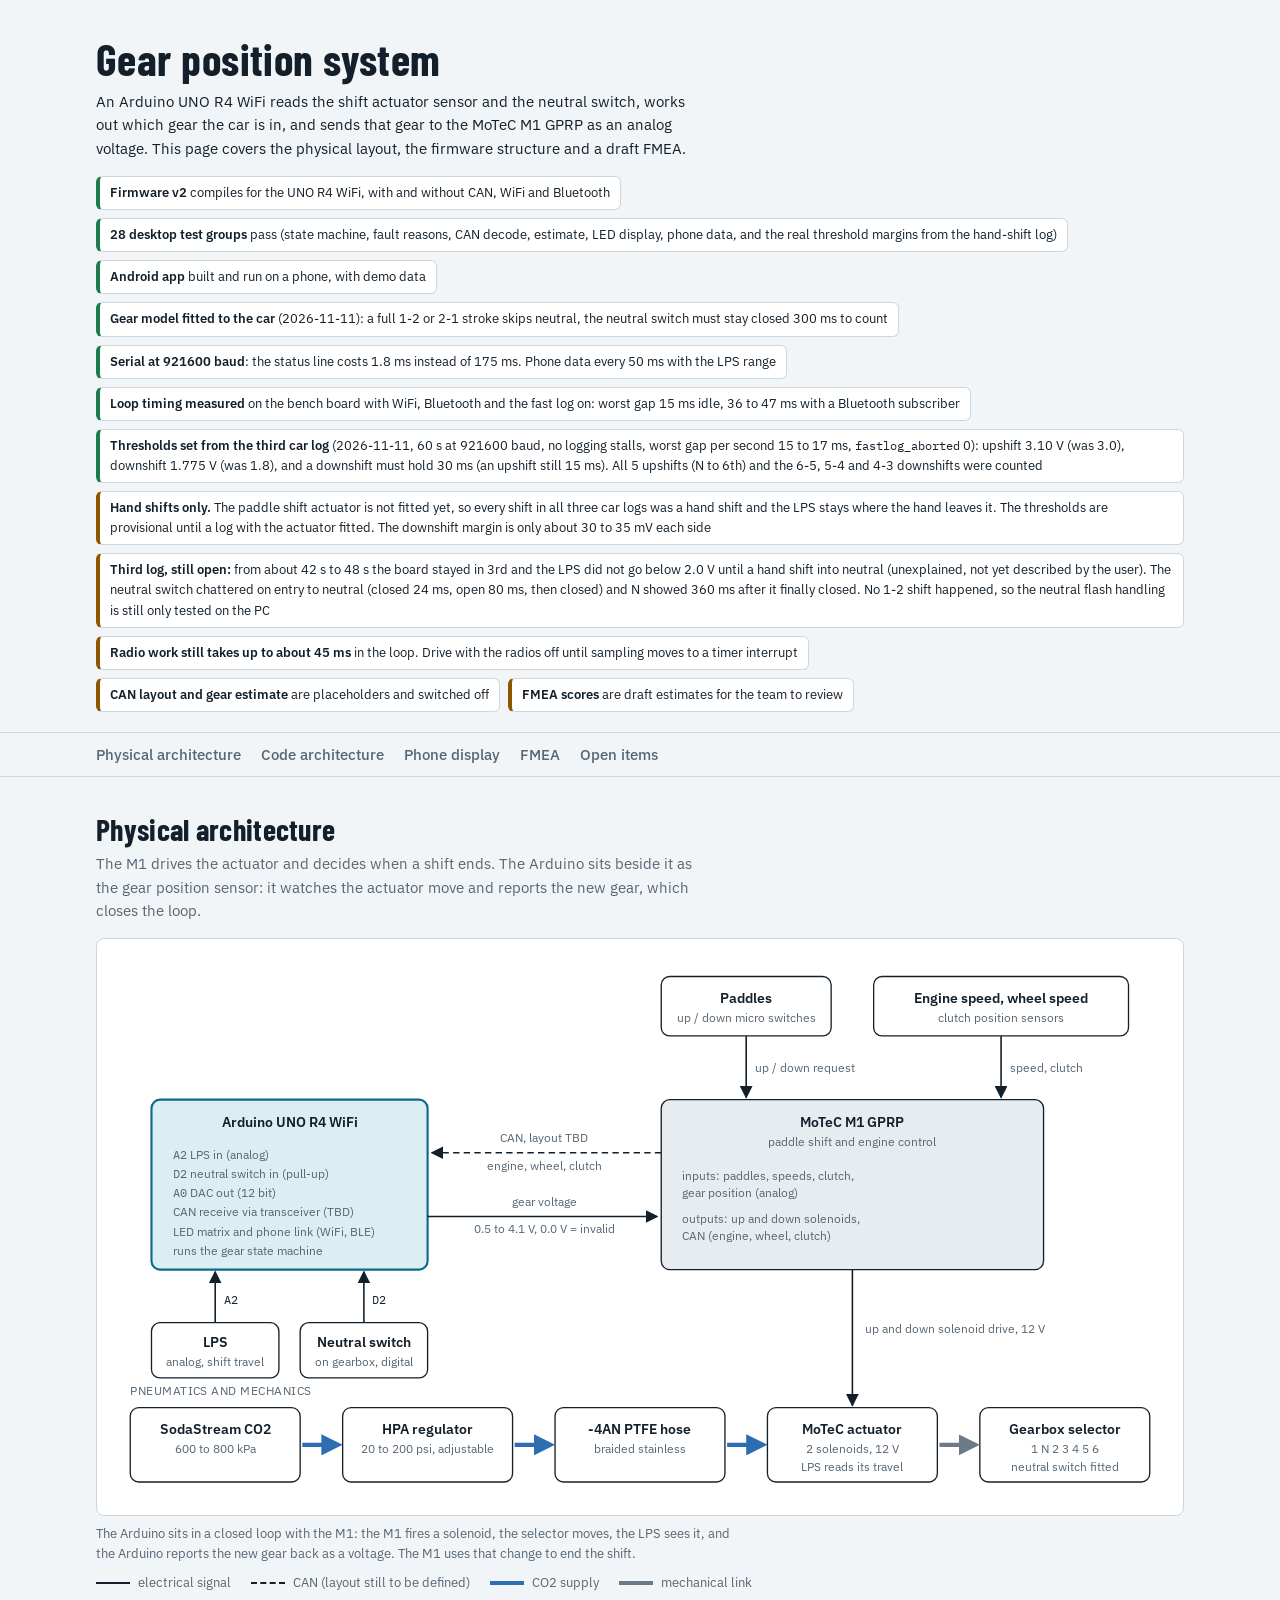
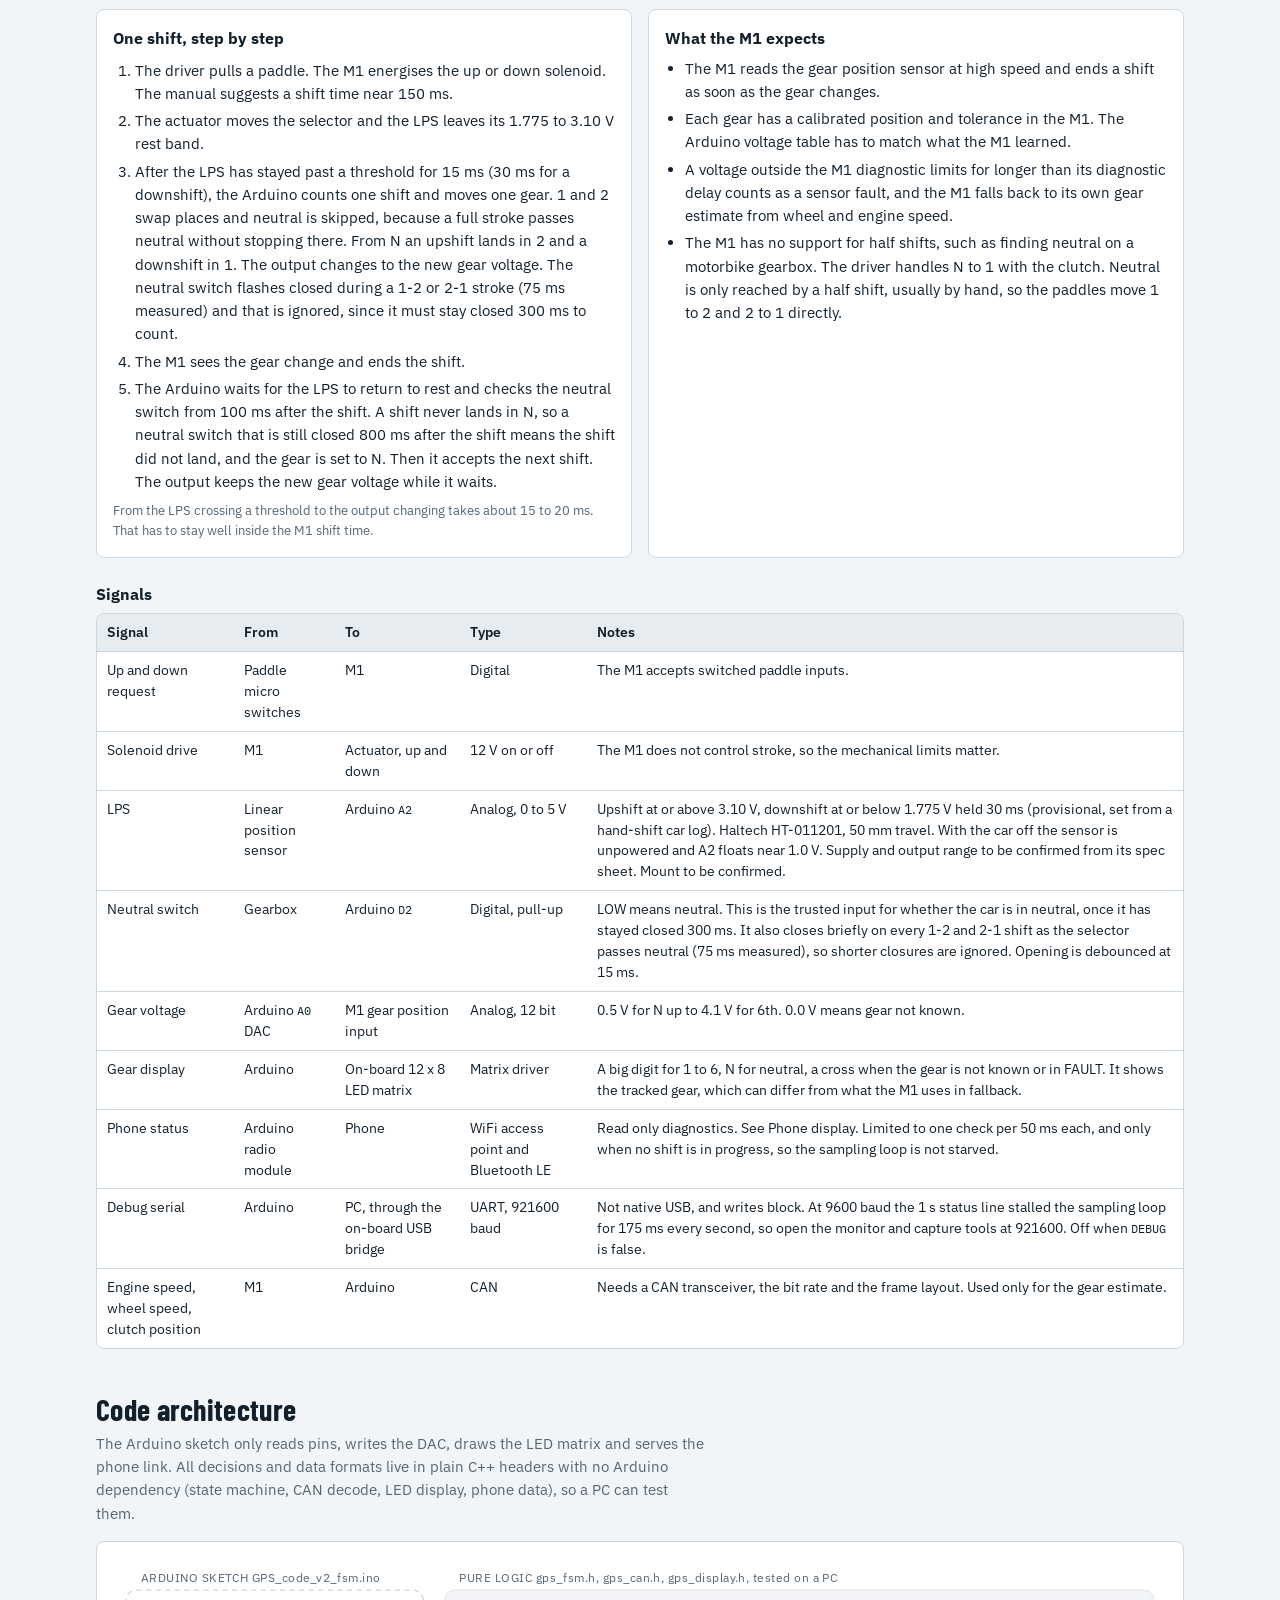
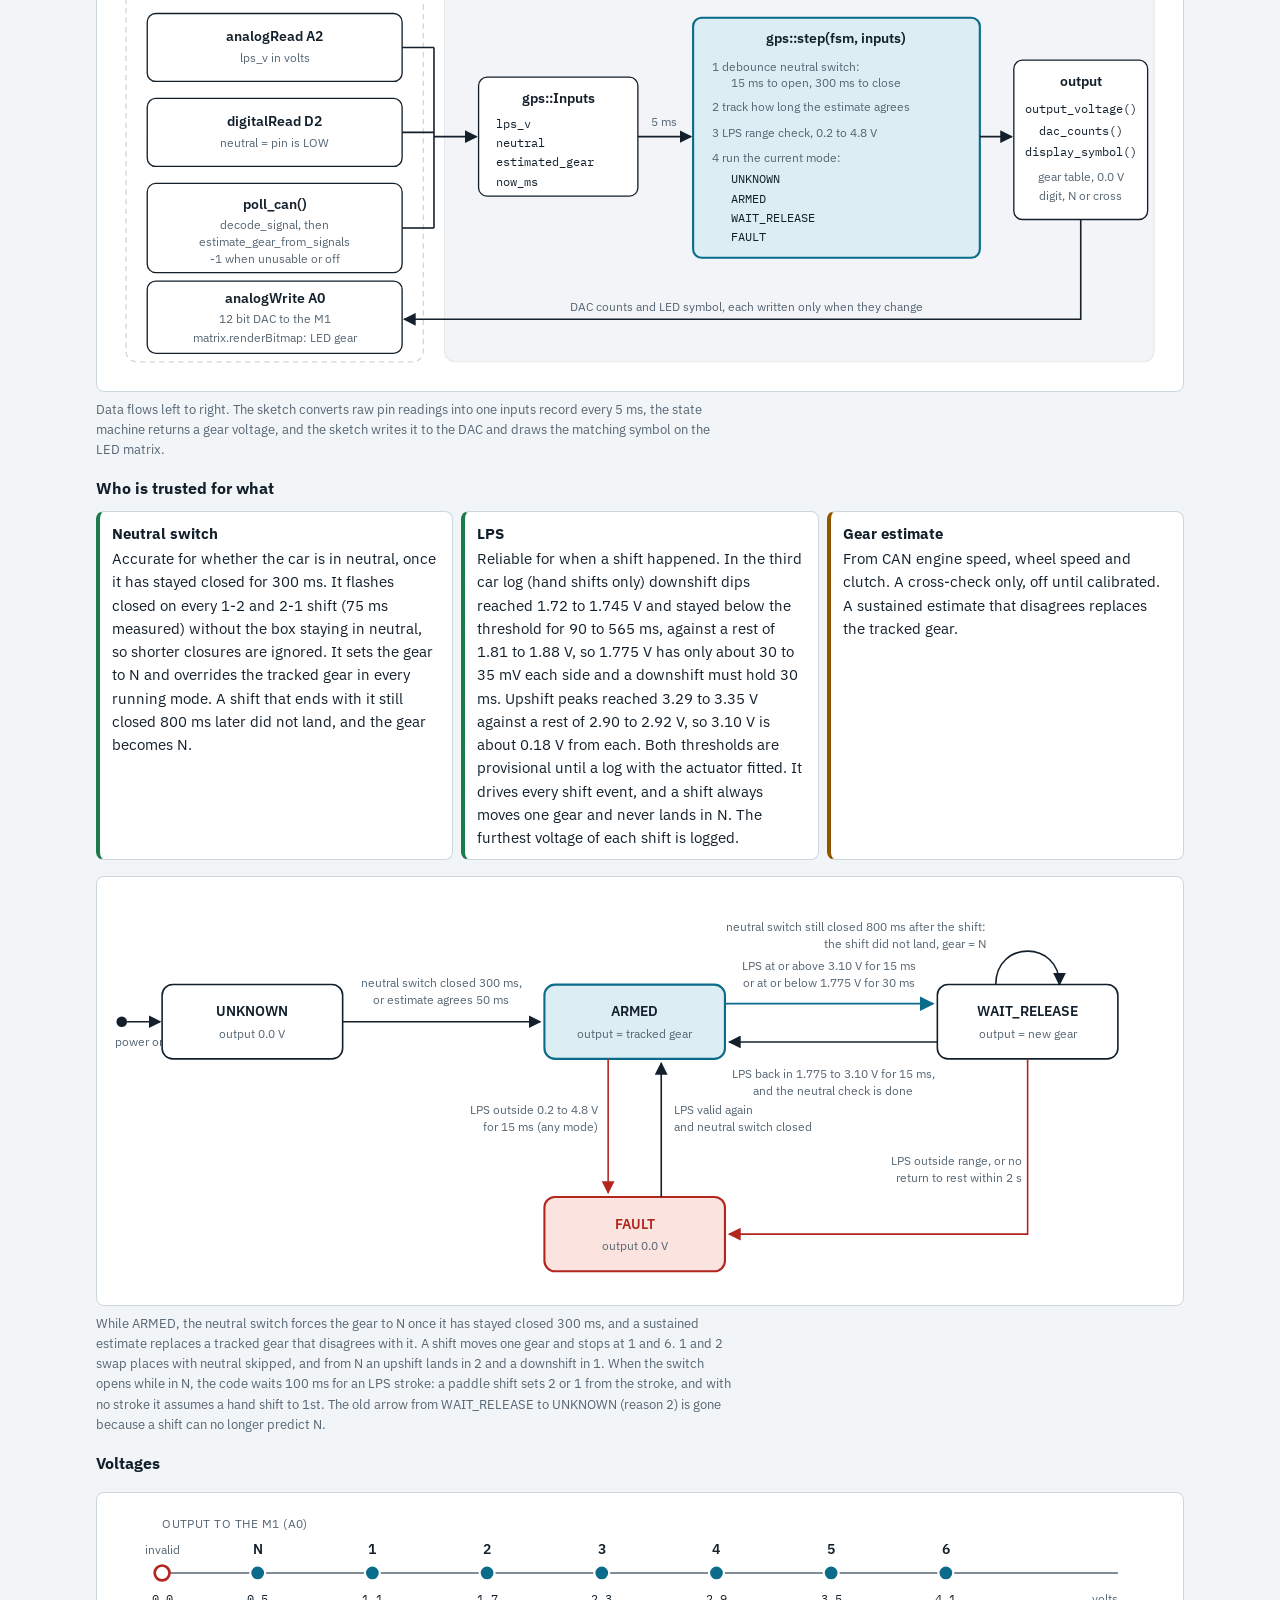
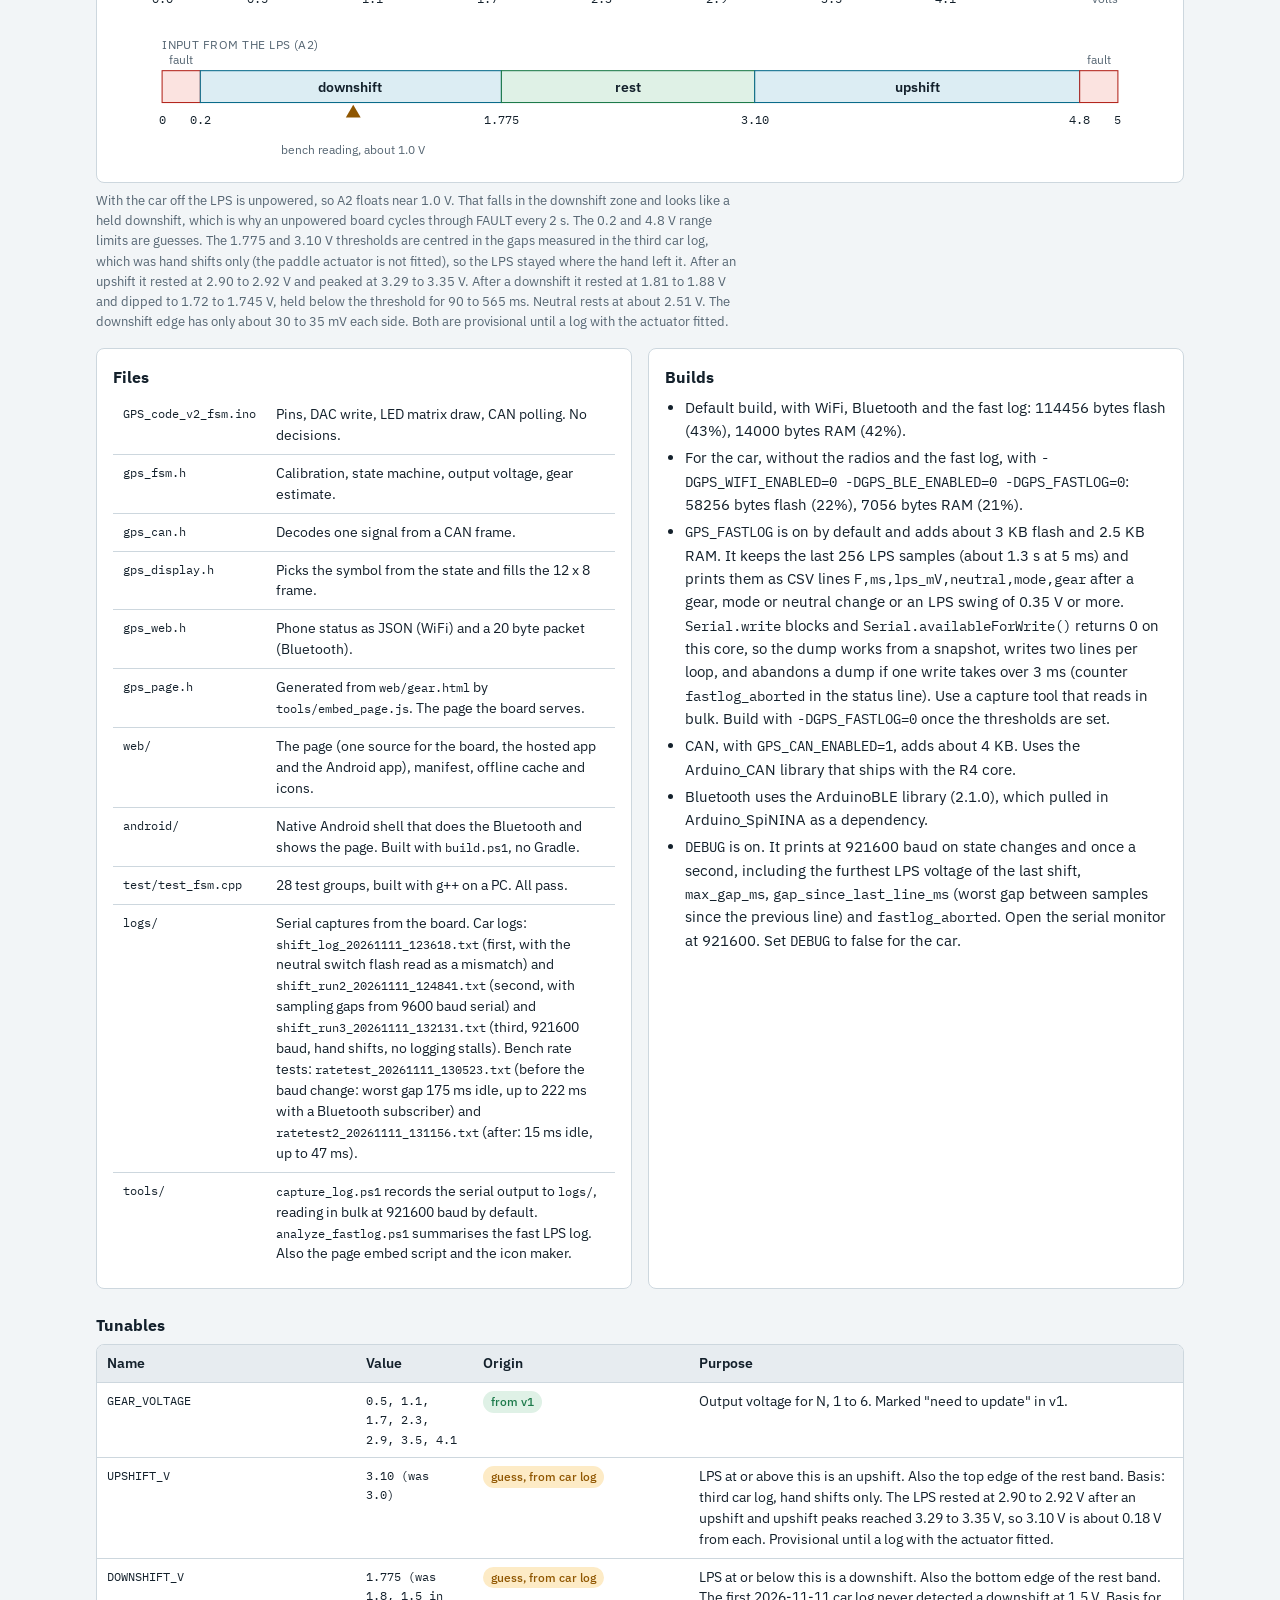
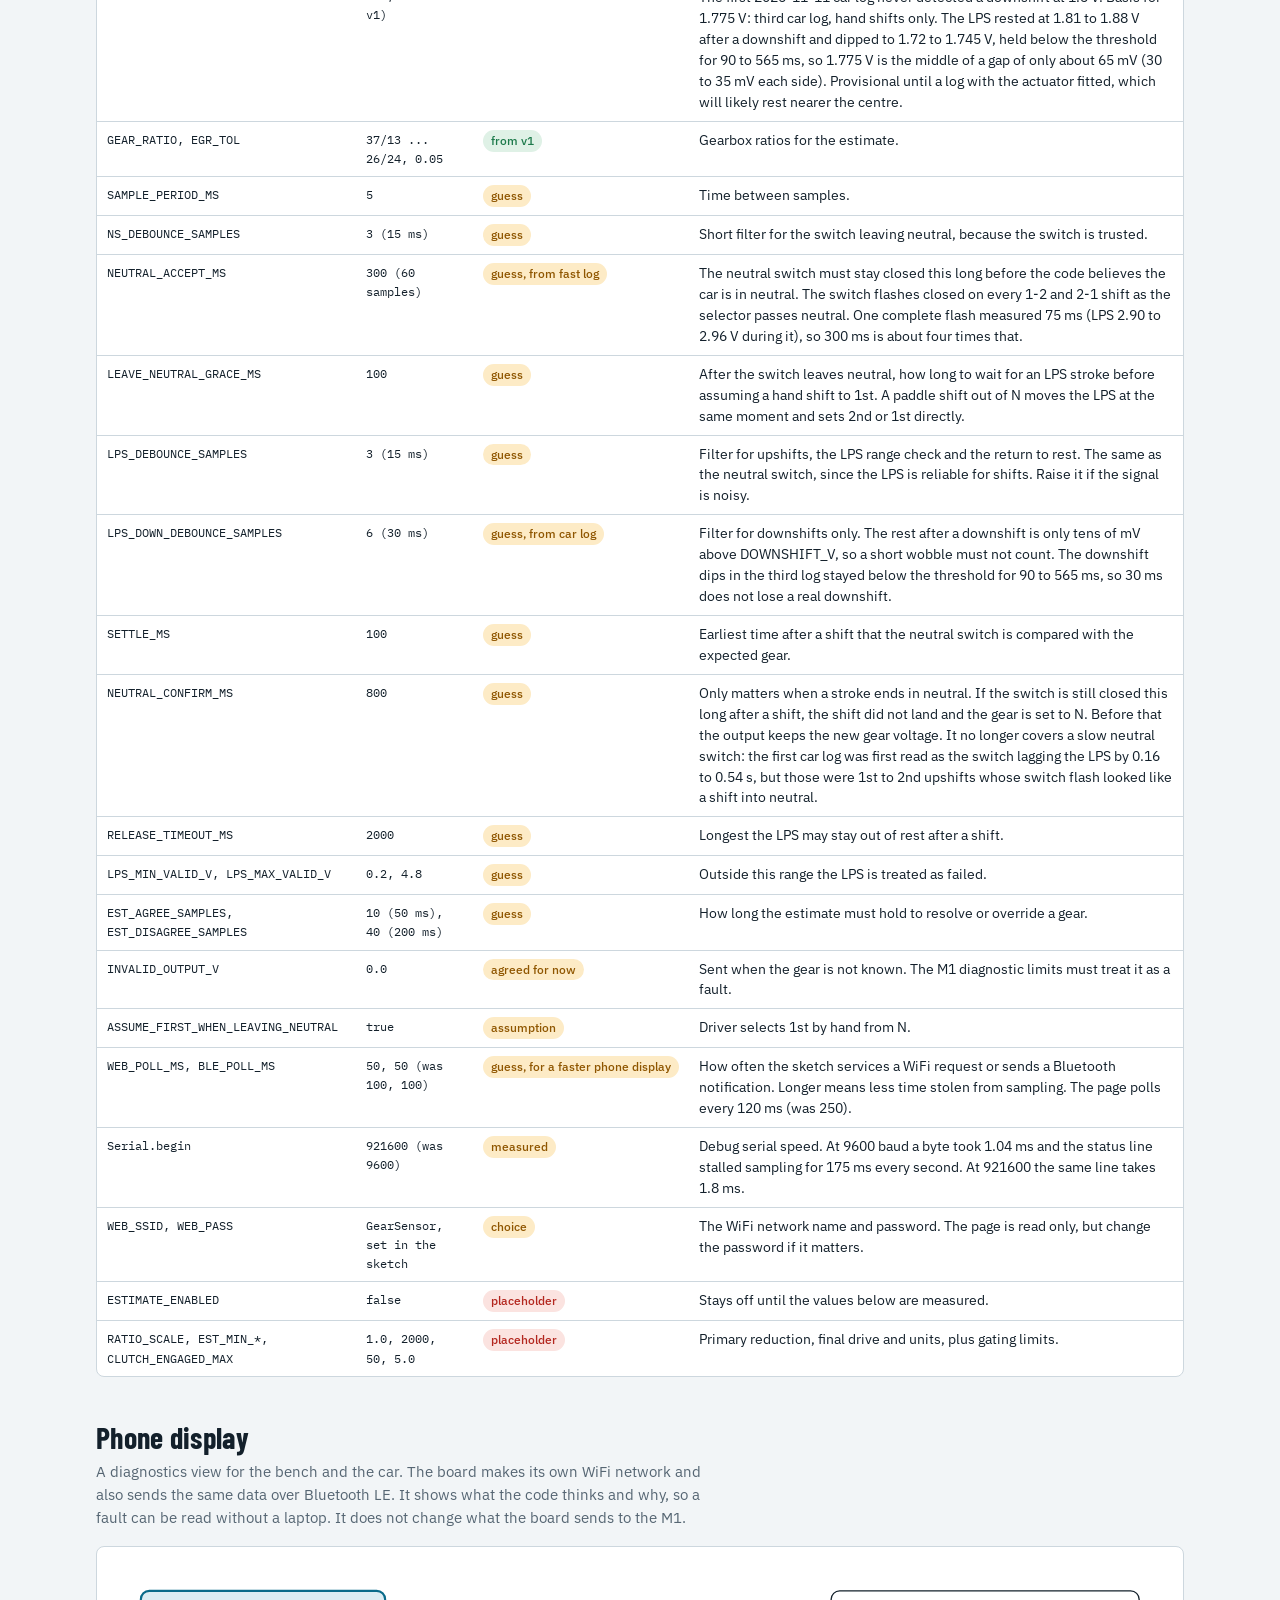
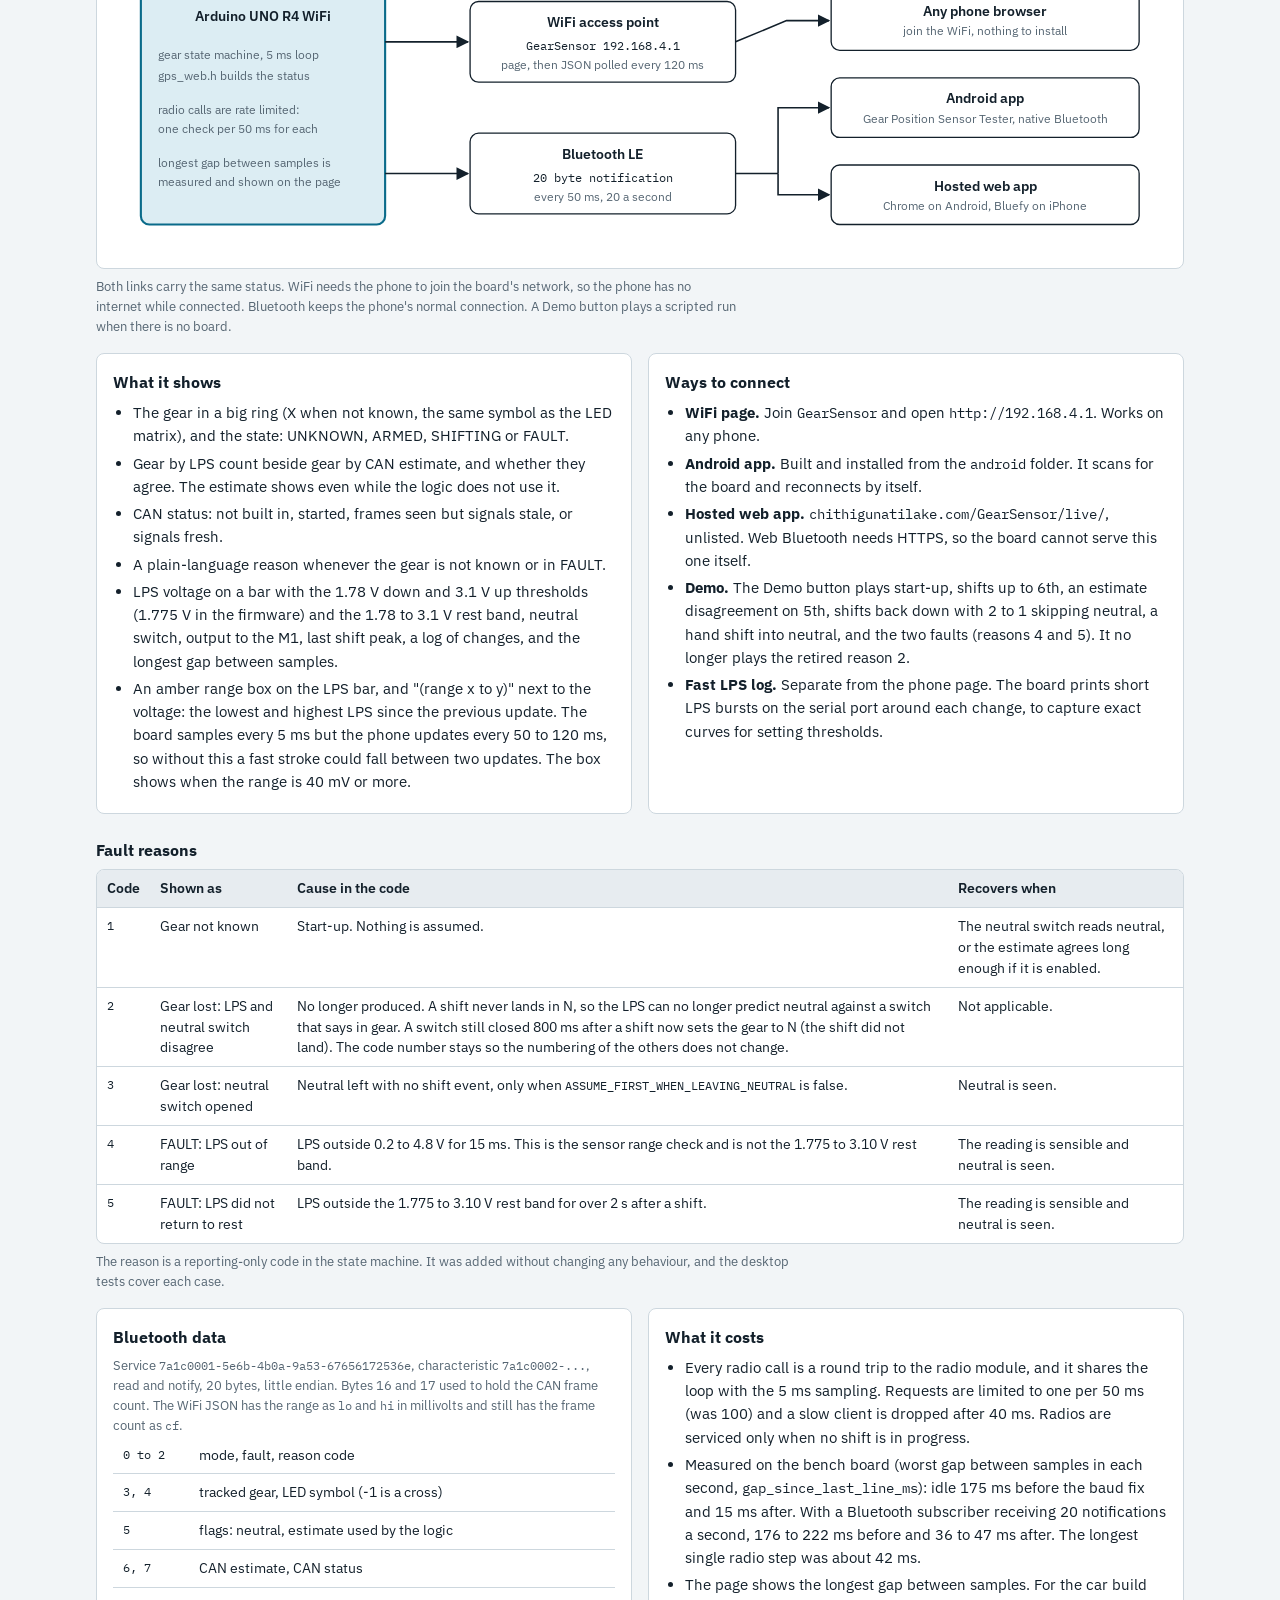
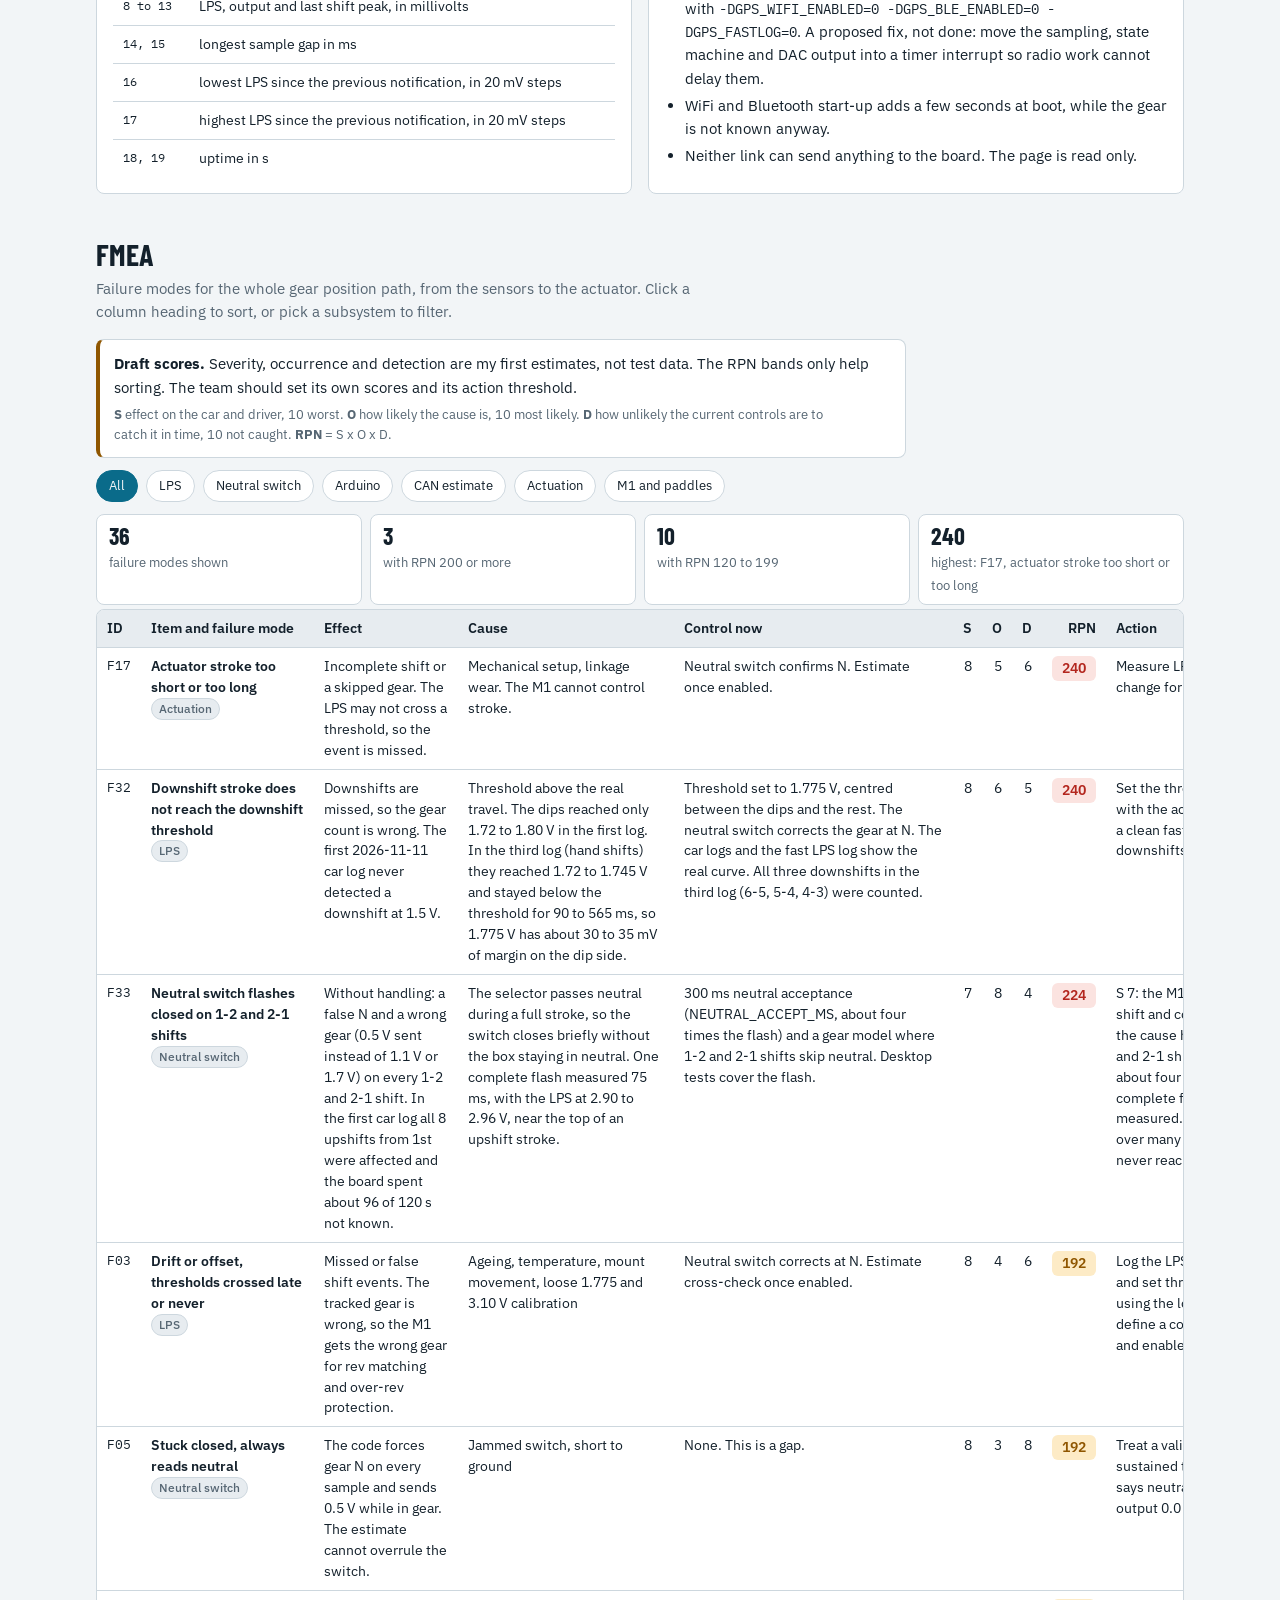
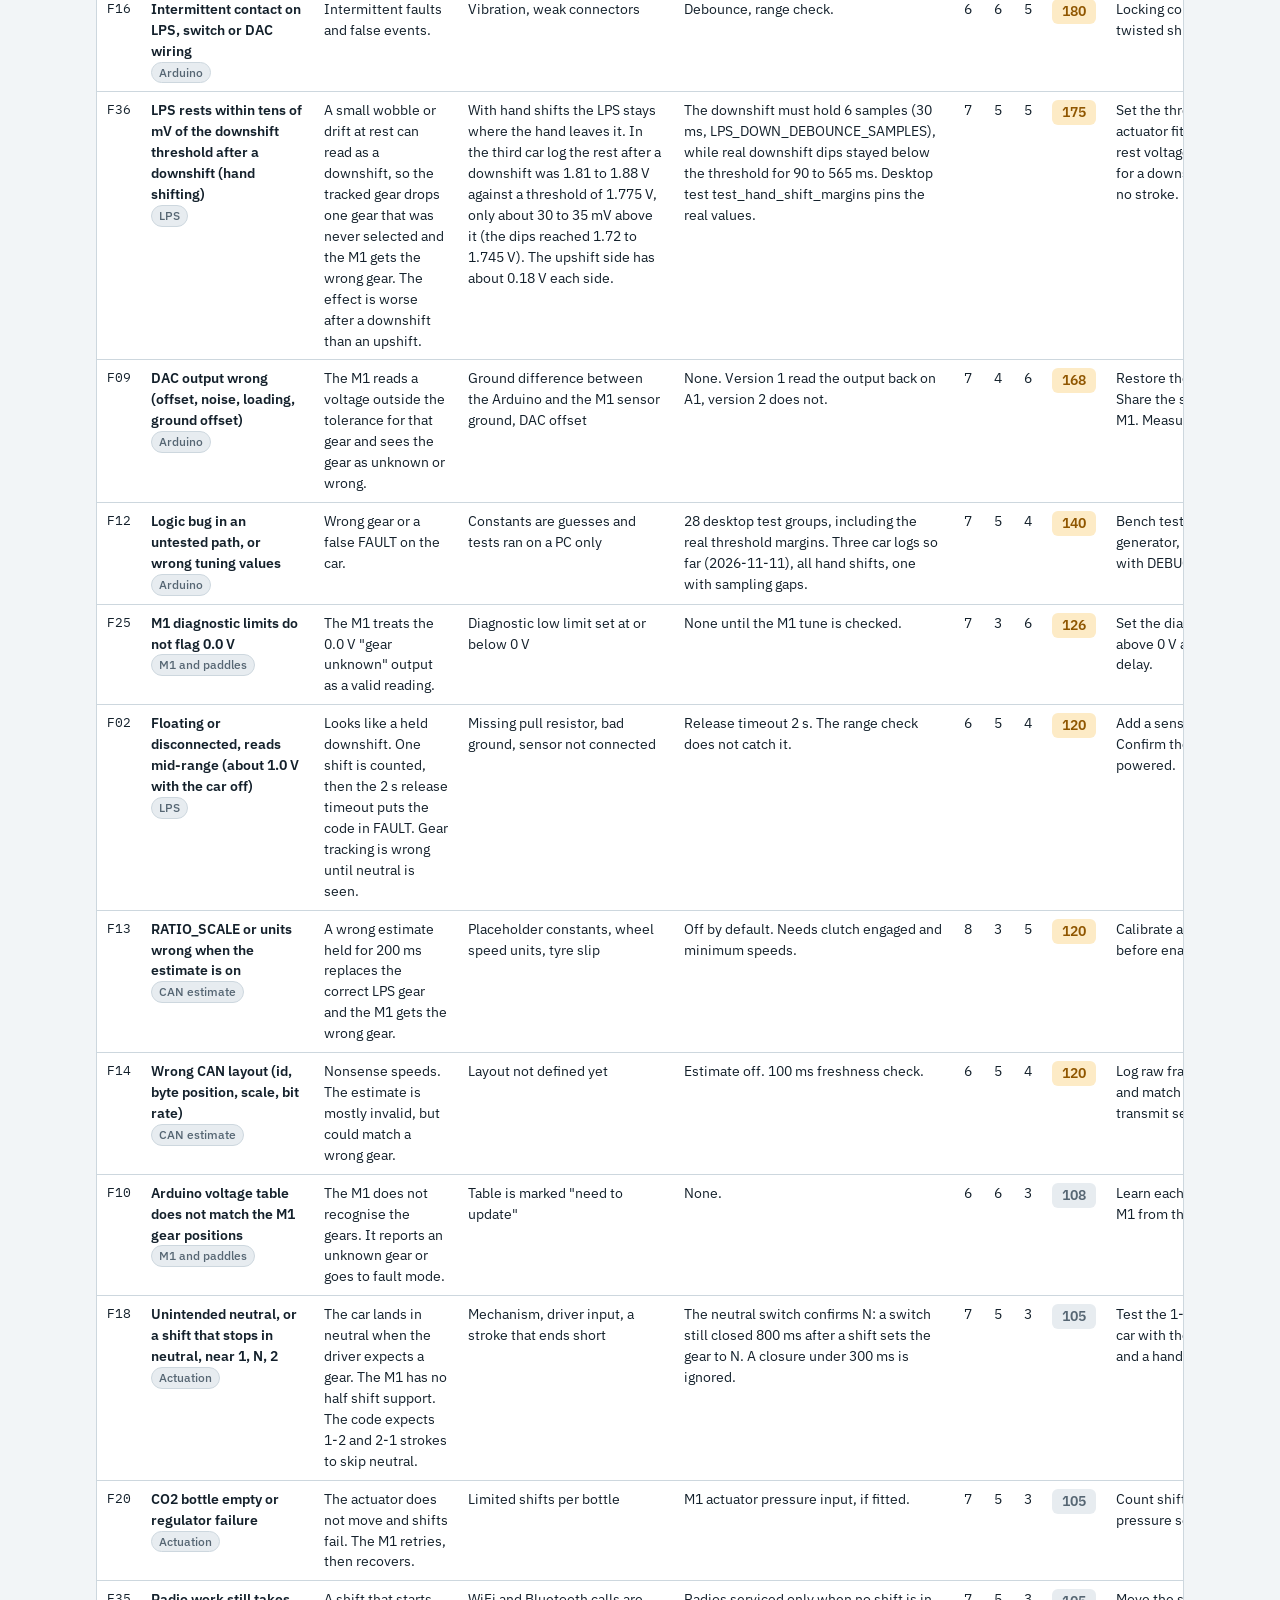
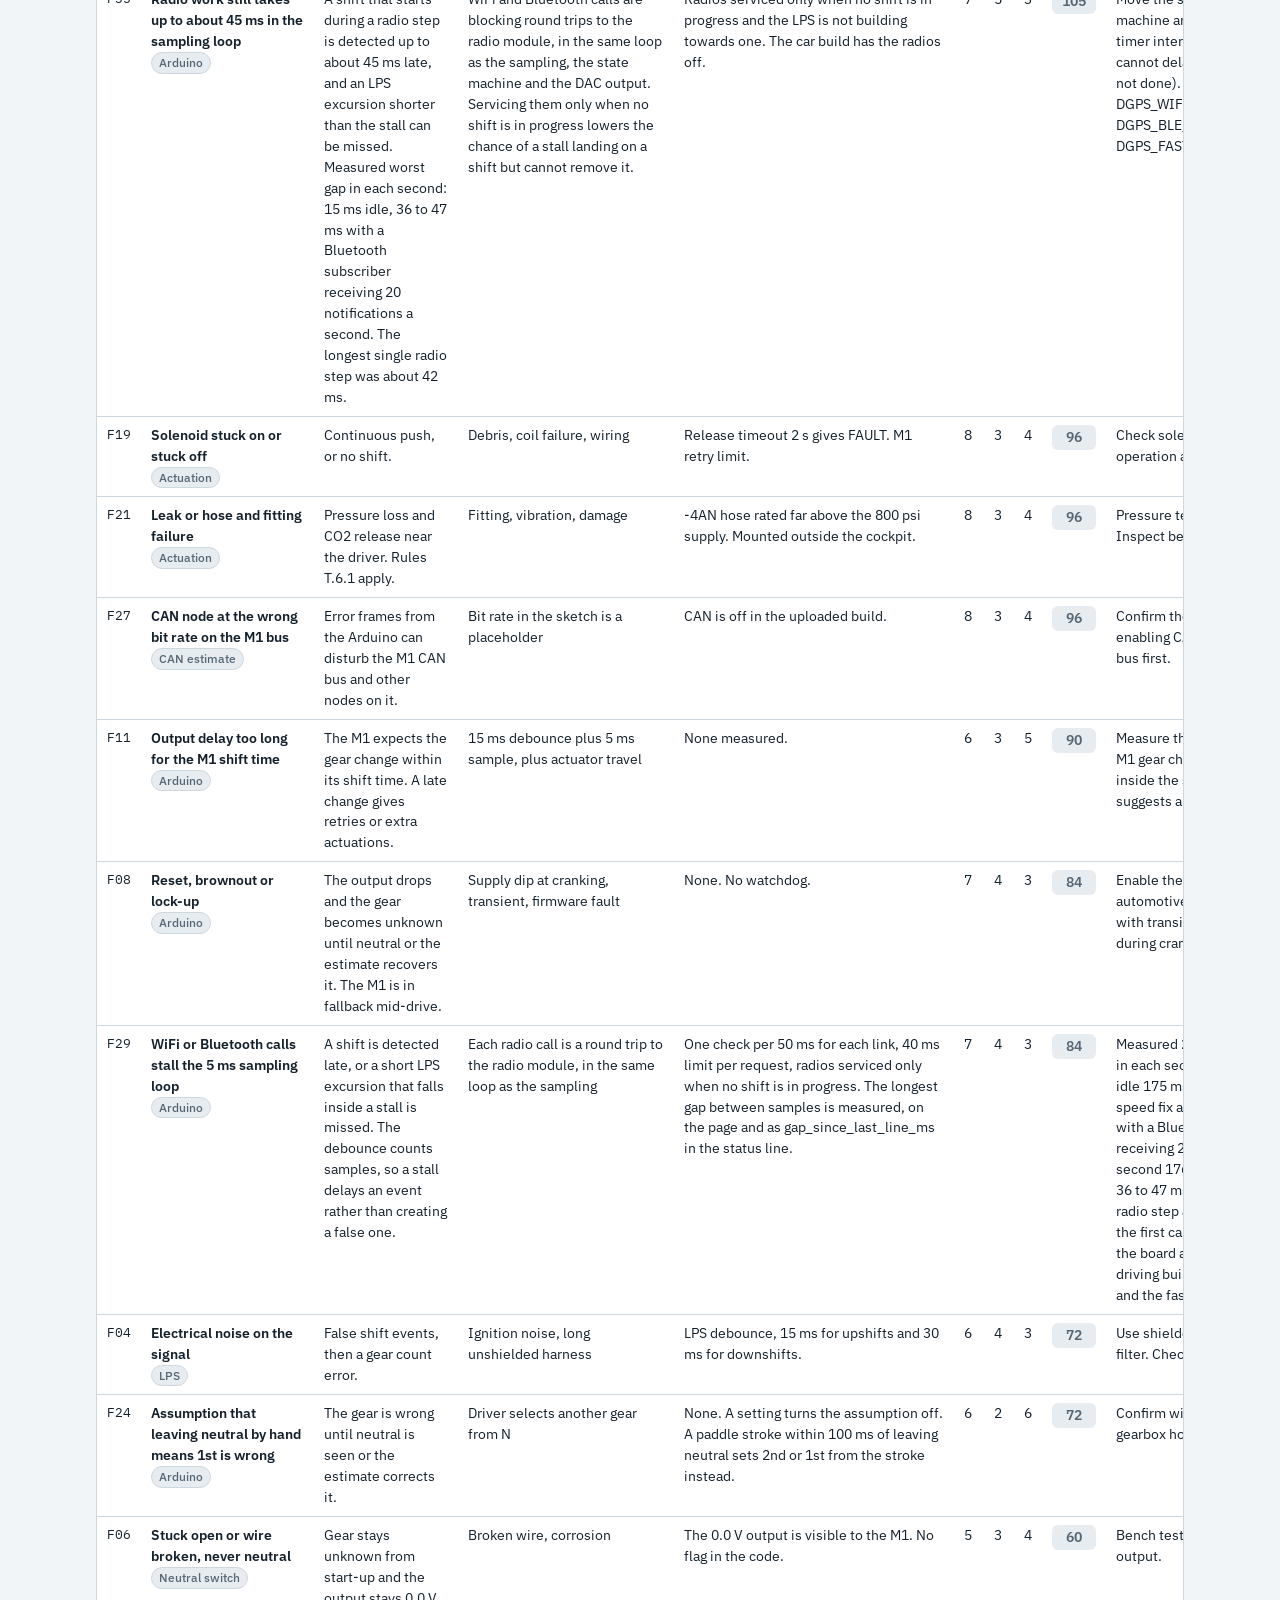
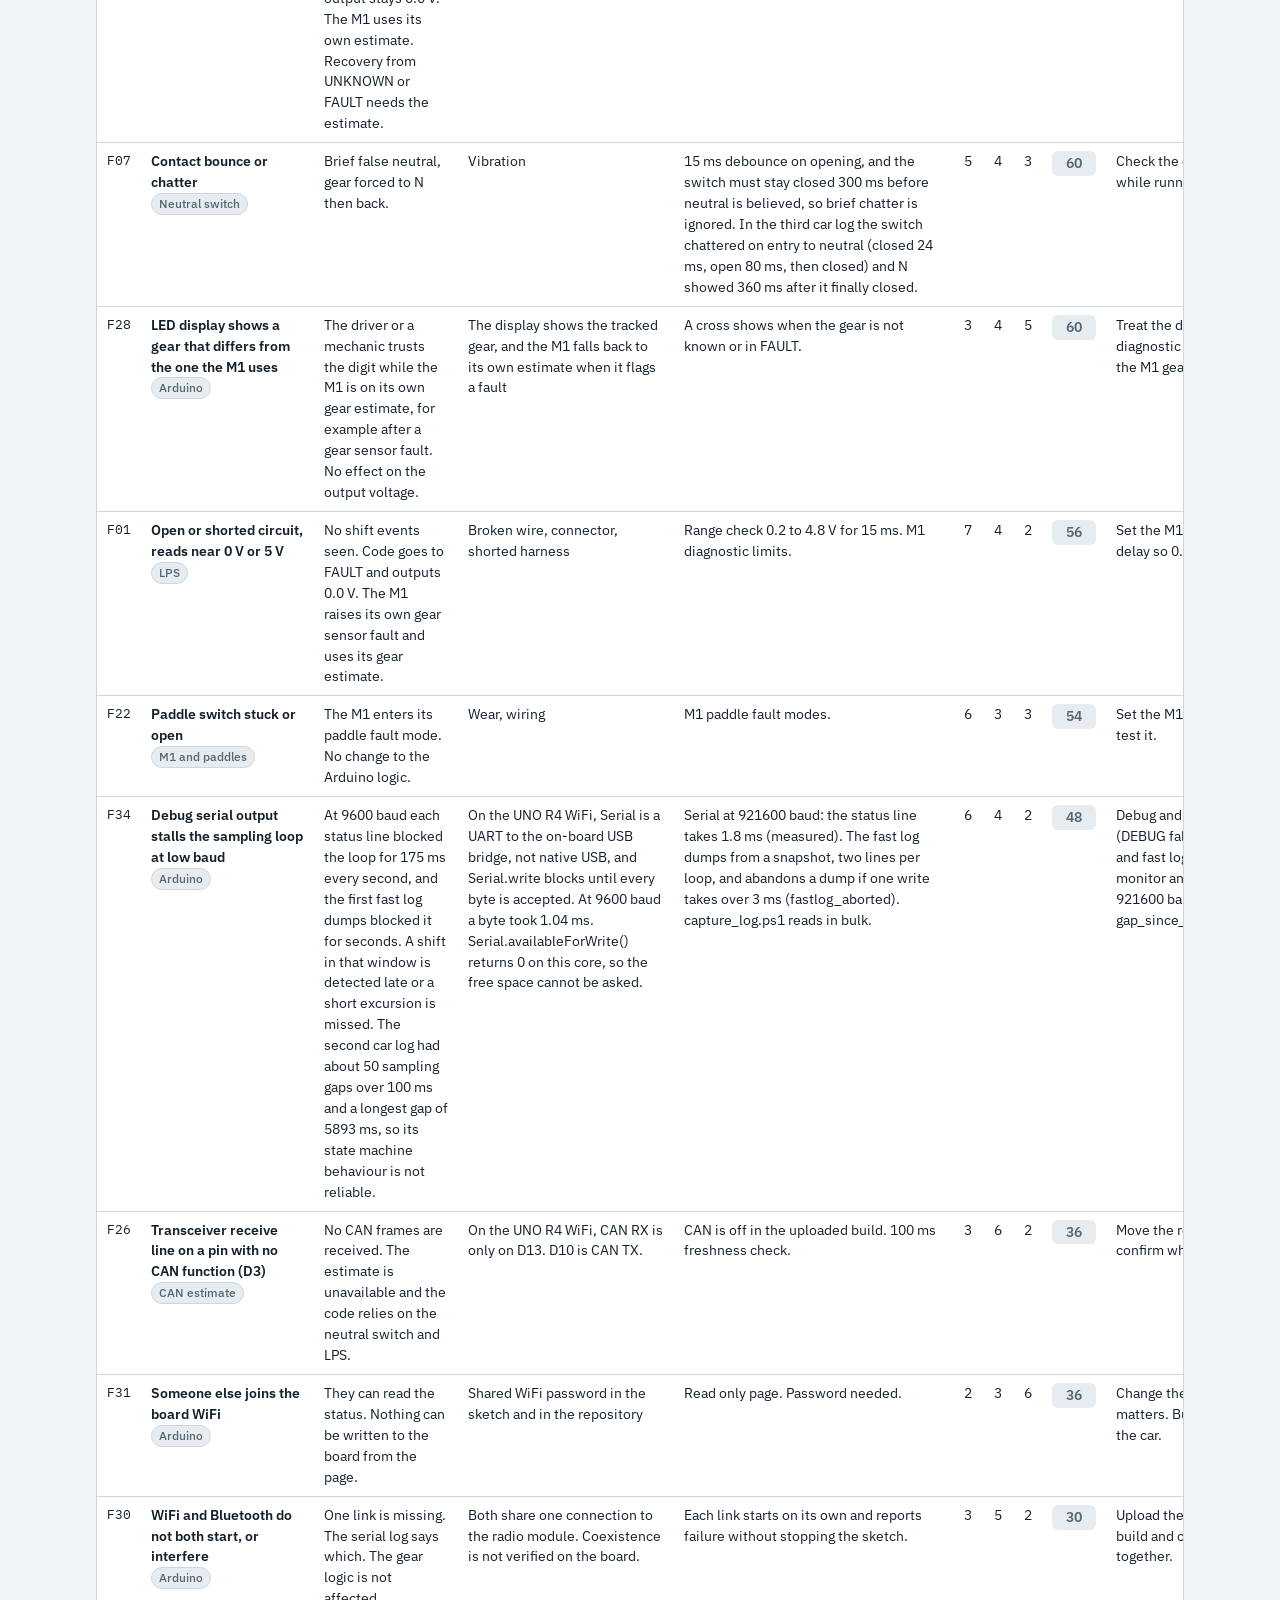
==== commit 1aa51a41: "GearSensor: thresholds 3.10 V up and 1.775 V down in the docs page, phone page labels 1.78 and 3.1 C" ====
--- a/GearSensor/index.html
+++ b/GearSensor/index.html
@@ -211,13 +211,14 @@
     <p class="lede ink">An Arduino UNO R4 WiFi reads the shift actuator sensor and the neutral switch, works out which gear the car is in, and sends that gear to the MoTeC M1 GPRP as an analog voltage. This page covers the physical layout, the firmware structure and a draft FMEA.</p>
     <ul class="status">
       <li class="ok"><b>Firmware v2</b> compiles for the UNO R4 WiFi, with and without CAN, WiFi and Bluetooth</li>
-      <li class="ok"><b>27 desktop test groups</b> pass (state machine, fault reasons, CAN decode, estimate, LED display, phone data)</li>
+      <li class="ok"><b>28 desktop test groups</b> pass (state machine, fault reasons, CAN decode, estimate, LED display, phone data, and the real threshold margins from the hand-shift log)</li>
       <li class="ok"><b>Android app</b> built and run on a phone, with demo data</li>
       <li class="ok"><b>Gear model fitted to the car</b> (2026-11-11): a full 1-2 or 2-1 stroke skips neutral, the neutral switch must stay closed 300 ms to count</li>
       <li class="ok"><b>Serial at 921600 baud</b>: the status line costs 1.8 ms instead of 175 ms. Phone data every 50 ms with the LPS range</li>
       <li class="ok"><b>Loop timing measured</b> on the bench board with WiFi, Bluetooth and the fast log on: worst gap 15 ms idle, 36 to 47 ms with a Bluetooth subscriber</li>
-      <li class="todo"><b>Two car logs</b> (2026-11-11). The first set the downshift threshold and showed the neutral switch flash. The second has sampling gaps from 9600 baud serial. Other timing values are still starting guesses</li>
-      <li class="todo"><b>Thresholds are provisional.</b> The 5 ms stretches of the second log support 1.8 V and 3.0 V, but a clean run at 921600 baud is still needed</li>
+      <li class="ok"><b>Thresholds set from the third car log</b> (2026-11-11, 60 s at 921600 baud, no logging stalls, worst gap per second 15 to 17 ms, <span class="mono">fastlog_aborted</span> 0): upshift 3.10 V (was 3.0), downshift 1.775 V (was 1.8), and a downshift must hold 30 ms (an upshift still 15 ms). All 5 upshifts (N to 6th) and the 6-5, 5-4 and 4-3 downshifts were counted</li>
+      <li class="todo"><b>Hand shifts only.</b> The paddle shift actuator is not fitted yet, so every shift in all three car logs was a hand shift and the LPS stays where the hand leaves it. The thresholds are provisional until a log with the actuator fitted. The downshift margin is only about 30 to 35 mV each side</li>
+      <li class="todo"><b>Third log, still open:</b> from about 42 s to 48 s the board stayed in 3rd and the LPS did not go below 2.0 V until a hand shift into neutral (unexplained, not yet described by the user). The neutral switch chattered on entry to neutral (closed 24 ms, open 80 ms, then closed) and N showed 360 ms after it finally closed. No 1-2 shift happened, so the neutral flash handling is still only tested on the PC</li>
       <li class="todo"><b>Radio work still takes up to about 45 ms</b> in the loop. Drive with the radios off until sampling moves to a timer interrupt</li>
       <li class="todo"><b>CAN layout and gear estimate</b> are placeholders and switched off</li>
       <li class="todo"><b>FMEA scores</b> are draft estimates for the team to review</li>
@@ -346,8 +347,8 @@
       <h3>One shift, step by step</h3>
       <ol class="steps">
         <li>The driver pulls a paddle. The M1 energises the up or down solenoid. The manual suggests a shift time near 150 ms.</li>
-        <li>The actuator moves the selector and the LPS leaves its 1.8 to 3.0 V rest band.</li>
-        <li>After the LPS has stayed past a threshold for 15 ms, the Arduino counts one shift and moves one gear. 1 and 2 swap places and neutral is skipped, because a full stroke passes neutral without stopping there. From N an upshift lands in 2 and a downshift in 1. The output changes to the new gear voltage. The neutral switch flashes closed during a 1-2 or 2-1 stroke (75 ms measured) and that is ignored, since it must stay closed 300 ms to count.</li>
+        <li>The actuator moves the selector and the LPS leaves its 1.775 to 3.10 V rest band.</li>
+        <li>After the LPS has stayed past a threshold for 15 ms (30 ms for a downshift), the Arduino counts one shift and moves one gear. 1 and 2 swap places and neutral is skipped, because a full stroke passes neutral without stopping there. From N an upshift lands in 2 and a downshift in 1. The output changes to the new gear voltage. The neutral switch flashes closed during a 1-2 or 2-1 stroke (75 ms measured) and that is ignored, since it must stay closed 300 ms to count.</li>
         <li>The M1 sees the gear change and ends the shift.</li>
         <li>The Arduino waits for the LPS to return to rest and checks the neutral switch from 100 ms after the shift. A shift never lands in N, so a neutral switch that is still closed 800 ms after the shift means the shift did not land, and the gear is set to N. Then it accepts the next shift. The output keeps the new gear voltage while it waits.</li>
       </ol>
@@ -371,7 +372,7 @@
       <tbody>
         <tr><td>Up and down request</td><td>Paddle micro switches</td><td>M1</td><td>Digital</td><td>The M1 accepts switched paddle inputs.</td></tr>
         <tr><td>Solenoid drive</td><td>M1</td><td>Actuator, up and down</td><td>12 V on or off</td><td>The M1 does not control stroke, so the mechanical limits matter.</td></tr>
-        <tr><td>LPS</td><td>Linear position sensor</td><td>Arduino <span class="mono">A2</span></td><td>Analog, 0 to 5 V</td><td>Upshift at or above 3.0 V, downshift at or below 1.8 V (provisional, set from a car log). Haltech HT-011201, 50 mm travel. With the car off the sensor is unpowered and A2 floats near 1.0 V. Supply and output range to be confirmed from its spec sheet. Mount to be confirmed.</td></tr>
+        <tr><td>LPS</td><td>Linear position sensor</td><td>Arduino <span class="mono">A2</span></td><td>Analog, 0 to 5 V</td><td>Upshift at or above 3.10 V, downshift at or below 1.775 V held 30 ms (provisional, set from a hand-shift car log). Haltech HT-011201, 50 mm travel. With the car off the sensor is unpowered and A2 floats near 1.0 V. Supply and output range to be confirmed from its spec sheet. Mount to be confirmed.</td></tr>
         <tr><td>Neutral switch</td><td>Gearbox</td><td>Arduino <span class="mono">D2</span></td><td>Digital, pull-up</td><td>LOW means neutral. This is the trusted input for whether the car is in neutral, once it has stayed closed 300 ms. It also closes briefly on every 1-2 and 2-1 shift as the selector passes neutral (75 ms measured), so shorter closures are ignored. Opening is debounced at 15 ms.</td></tr>
         <tr><td>Gear voltage</td><td>Arduino <span class="mono">A0</span> DAC</td><td>M1 gear position input</td><td>Analog, 12 bit</td><td>0.5 V for N up to 4.1 V for 6th. 0.0 V means gear not known.</td></tr>
         <tr><td>Gear display</td><td>Arduino</td><td>On-board 12 x 8 LED matrix</td><td>Matrix driver</td><td>A big digit for 1 to 6, N for neutral, a cross when the gear is not known or in FAULT. It shows the tracked gear, which can differ from what the M1 uses in fallback.</td></tr>
@@ -464,7 +465,7 @@
   <h3>Who is trusted for what</h3>
   <div class="trust">
     <div class="first"><b>Neutral switch</b>Accurate for whether the car is in neutral, once it has stayed closed for 300 ms. It flashes closed on every 1-2 and 2-1 shift (75 ms measured) without the box staying in neutral, so shorter closures are ignored. It sets the gear to N and overrides the tracked gear in every running mode. A shift that ends with it still closed 800 ms later did not land, and the gear becomes N.</div>
-    <div class="first"><b>LPS</b>Reliable for when a shift happened. Downshift dips reached 1.70 to 1.80 V in the car logs and stayed below 1.8 V for 60 to 95 ms, so that threshold is provisional. Upshift peaks reached 3.24 to 3.30 V. It drives every shift event, and a shift always moves one gear and never lands in N. The furthest voltage of each shift is logged.</div>
+    <div class="first"><b>LPS</b>Reliable for when a shift happened. In the third car log (hand shifts only) downshift dips reached 1.72 to 1.745 V and stayed below the threshold for 90 to 565 ms, against a rest of 1.81 to 1.88 V, so 1.775 V has only about 30 to 35 mV each side and a downshift must hold 30 ms. Upshift peaks reached 3.29 to 3.35 V against a rest of 2.90 to 2.92 V, so 3.10 V is about 0.18 V from each. Both thresholds are provisional until a log with the actuator fitted. It drives every shift event, and a shift always moves one gear and never lands in N. The furthest voltage of each shift is logged.</div>
     <div class="second"><b>Gear estimate</b>From CAN engine speed, wheel speed and clutch. A cross-check only, off until calibrated. A sustained estimate that disagrees replaces the tracked gear.</div>
   </div>
 
@@ -500,11 +501,11 @@
         <text class="ts" x="313" y="108" text-anchor="middle">or estimate agrees 50 ms</text>
         <!-- ARMED to WAIT -->
         <path class="w-accent" d="M580 108 L776 108" marker-end="url(#s-acc)"/>
-        <text class="ts" x="678" y="76" text-anchor="middle">LPS at or above 3.0 V</text>
-        <text class="ts" x="678" y="92" text-anchor="middle">or at or below 1.8 V for 15 ms</text>
+        <text class="ts" x="678" y="76" text-anchor="middle">LPS at or above 3.10 V for 15 ms</text>
+        <text class="ts" x="678" y="92" text-anchor="middle">or at or below 1.775 V for 30 ms</text>
         <!-- WAIT to ARMED -->
         <path class="w-sig" d="M780 144 L584 144" marker-end="url(#s-ink)"/>
-        <text class="ts" x="682" y="178" text-anchor="middle">LPS back in 1.8 to 3.0 V for 15 ms,</text>
+        <text class="ts" x="682" y="178" text-anchor="middle">LPS back in 1.775 to 3.10 V for 15 ms,</text>
         <text class="ts" x="682" y="194" text-anchor="middle">and the neutral check is done</text>
         <!-- WAIT stays in WAIT: a shift that did not land is corrected to N -->
         <path class="w-sig" d="M835 90 C835 48 895 48 895 90" marker-end="url(#s-ink)"/>
@@ -530,7 +531,7 @@
   <h3>Voltages</h3>
   <figure>
     <div class="fig-frame">
-      <svg viewBox="0 0 1000 250" role="img" aria-label="Two scales from 0 to 5 volts. The output scale marks the gear voltages from 0.5 volts for neutral to 4.1 volts for sixth, with 0.0 volts as invalid. The input scale shows LPS fault zones below 0.2 and above 4.8, a downshift zone to 1.8, a rest zone from 1.8 to 3.0, and an upshift zone above 3.0. The bench reading of about 1.0 volt sits in the downshift zone.">
+      <svg viewBox="0 0 1000 250" role="img" aria-label="Two scales from 0 to 5 volts. The output scale marks the gear voltages from 0.5 volts for neutral to 4.1 volts for sixth, with 0.0 volts as invalid. The input scale shows LPS fault zones below 0.2 and above 4.8, a downshift zone to 1.775, a rest zone from 1.775 to 3.10, and an upshift zone above 3.10. The bench reading of about 1.0 volt sits in the downshift zone.">
         <text class="tz" x="50" y="22">OUTPUT TO THE M1  (A0)</text>
         <line class="axis" x1="50" y1="64" x2="950" y2="64"/>
         <circle class="tick-bad" cx="50" cy="64" r="7"/>
@@ -547,26 +548,26 @@
 
         <text class="tz" x="50" y="136">INPUT FROM THE LPS  (A2)</text>
         <rect class="seg-fault" x="50" y="156" width="36" height="30"/>
-        <rect class="seg-move" x="86" y="156" width="288" height="30"/>
-        <rect class="seg-rest" x="374" y="156" width="216" height="30"/>
-        <rect class="seg-move" x="590" y="156" width="324" height="30"/>
+        <rect class="seg-move" x="86" y="156" width="283.5" height="30"/>
+        <rect class="seg-rest" x="369.5" y="156" width="238.5" height="30"/>
+        <rect class="seg-move" x="608" y="156" width="306" height="30"/>
         <rect class="seg-fault" x="914" y="156" width="36" height="30"/>
         <text class="ts" x="68" y="150" text-anchor="middle">fault</text>
         <text class="ts" x="932" y="150" text-anchor="middle">fault</text>
-        <text class="tb" x="230" y="176" text-anchor="middle">downshift</text>
-        <text class="tb" x="482" y="176" text-anchor="middle">rest</text>
-        <text class="tb" x="752" y="176" text-anchor="middle">upshift</text>
+        <text class="tb" x="227" y="176" text-anchor="middle">downshift</text>
+        <text class="tb" x="489" y="176" text-anchor="middle">rest</text>
+        <text class="tb" x="761" y="176" text-anchor="middle">upshift</text>
         <text class="tm" x="50" y="206" text-anchor="middle">0</text>
         <text class="tm" x="86" y="206" text-anchor="middle">0.2</text>
-        <text class="tm" x="374" y="206" text-anchor="middle">1.8</text>
-        <text class="tm" x="590" y="206" text-anchor="middle">3.0</text>
+        <text class="tm" x="369.5" y="206" text-anchor="middle">1.775</text>
+        <text class="tm" x="608" y="206" text-anchor="middle">3.10</text>
         <text class="tm" x="914" y="206" text-anchor="middle">4.8</text>
         <text class="tm" x="950" y="206" text-anchor="middle">5</text>
         <polygon class="bench" points="230,188 223,200 237,200"/>
         <text class="ts" x="230" y="234" text-anchor="middle">bench reading, about 1.0 V</text>
       </svg>
     </div>
-    <figcaption>With the car off the LPS is unpowered, so A2 floats near 1.0 V. That falls in the downshift zone and looks like a held downshift, which is why an unpowered board cycles through FAULT every 2 s. The 0.2 and 4.8 V range limits are guesses. In the 2026-11-11 car log the LPS rested near 2.0 V after a downshift and near 2.9 V after an upshift, so the rest band is 1.8 to 3.0 V. The second car log, in its 5 ms stretches, showed downshift dips of 1.70 to 1.75 V that stayed below 1.8 V for 60 to 95 ms and upshift peaks of 3.24 to 3.30 V. The 1.8 V edge is provisional until a clean fast LPS trace is captured.</figcaption>
+    <figcaption>With the car off the LPS is unpowered, so A2 floats near 1.0 V. That falls in the downshift zone and looks like a held downshift, which is why an unpowered board cycles through FAULT every 2 s. The 0.2 and 4.8 V range limits are guesses. The 1.775 and 3.10 V thresholds are centred in the gaps measured in the third car log, which was hand shifts only (the paddle actuator is not fitted), so the LPS stayed where the hand left it. After an upshift it rested at 2.90 to 2.92 V and peaked at 3.29 to 3.35 V. After a downshift it rested at 1.81 to 1.88 V and dipped to 1.72 to 1.745 V, held below the threshold for 90 to 565 ms. Neutral rests at about 2.51 V. The downshift edge has only about 30 to 35 mV each side. Both are provisional until a log with the actuator fitted.</figcaption>
   </figure>
 
   <div class="grid2">
@@ -583,8 +584,8 @@
             <tr><td class="mono">gps_page.h</td><td>Generated from <span class="mono">web/gear.html</span> by <span class="mono">tools/embed_page.js</span>. The page the board serves.</td></tr>
             <tr><td class="mono">web/</td><td>The page (one source for the board, the hosted app and the Android app), manifest, offline cache and icons.</td></tr>
             <tr><td class="mono">android/</td><td>Native Android shell that does the Bluetooth and shows the page. Built with <span class="mono">build.ps1</span>, no Gradle.</td></tr>
-            <tr><td class="mono">test/test_fsm.cpp</td><td>27 test groups, built with g++ on a PC. All pass.</td></tr>
-            <tr><td class="mono">logs/</td><td>Serial captures from the board. Car logs: <span class="mono">shift_log_20261111_123618.txt</span> (first, with the neutral switch flash read as a mismatch) and <span class="mono">shift_run2_20261111_124841.txt</span> (second, with sampling gaps from 9600 baud serial). Bench rate tests: <span class="mono">ratetest_20261111_130523.txt</span> (before the baud change: worst gap 175 ms idle, up to 222 ms with a Bluetooth subscriber) and <span class="mono">ratetest2_20261111_131156.txt</span> (after: 15 ms idle, up to 47 ms).</td></tr>
+            <tr><td class="mono">test/test_fsm.cpp</td><td>28 test groups, built with g++ on a PC. All pass.</td></tr>
+            <tr><td class="mono">logs/</td><td>Serial captures from the board. Car logs: <span class="mono">shift_log_20261111_123618.txt</span> (first, with the neutral switch flash read as a mismatch) and <span class="mono">shift_run2_20261111_124841.txt</span> (second, with sampling gaps from 9600 baud serial) and <span class="mono">shift_run3_20261111_132131.txt</span> (third, 921600 baud, hand shifts, no logging stalls). Bench rate tests: <span class="mono">ratetest_20261111_130523.txt</span> (before the baud change: worst gap 175 ms idle, up to 222 ms with a Bluetooth subscriber) and <span class="mono">ratetest2_20261111_131156.txt</span> (after: 15 ms idle, up to 47 ms).</td></tr>
             <tr><td class="mono">tools/</td><td><span class="mono">capture_log.ps1</span> records the serial output to <span class="mono">logs/</span>, reading in bulk at 921600 baud by default. <span class="mono">analyze_fastlog.ps1</span> summarises the fast LPS log. Also the page embed script and the icon maker.</td></tr>
           </tbody>
         </table>
@@ -609,14 +610,15 @@
       <thead><tr><th>Name</th><th>Value</th><th>Origin</th><th>Purpose</th></tr></thead>
       <tbody>
         <tr><td class="mono">GEAR_VOLTAGE</td><td class="mono">0.5, 1.1, 1.7, 2.3, 2.9, 3.5, 4.1</td><td><span class="tag v1">from v1</span></td><td>Output voltage for N, 1 to 6. Marked "need to update" in v1.</td></tr>
-        <tr><td class="mono">UPSHIFT_V</td><td class="mono">3.0</td><td><span class="tag v1">from v1</span></td><td>LPS at or above this is an upshift. Also the top edge of the rest band. The LPS rests near 2.9 V after an upshift, just under it.</td></tr>
-        <tr><td class="mono">DOWNSHIFT_V</td><td class="mono">1.8 (was 1.5)</td><td><span class="tag guess">guess, from car log</span></td><td>LPS at or below this is a downshift. Also the bottom edge of the rest band. The first 2026-11-11 car log never detected a downshift at 1.5 V: the dips reached only 1.72 to 1.80 V, and the LPS rests near 2.0 V after a downshift. In the 5 ms stretches of the second log the dips reached 1.70 to 1.75 V and stayed below 1.8 V for 60 to 95 ms. Provisional until a clean fast LPS trace is captured.</td></tr>
+        <tr><td class="mono">UPSHIFT_V</td><td class="mono">3.10 (was 3.0)</td><td><span class="tag guess">guess, from car log</span></td><td>LPS at or above this is an upshift. Also the top edge of the rest band. Basis: third car log, hand shifts only. The LPS rested at 2.90 to 2.92 V after an upshift and upshift peaks reached 3.29 to 3.35 V, so 3.10 V is about 0.18 V from each. Provisional until a log with the actuator fitted.</td></tr>
+        <tr><td class="mono">DOWNSHIFT_V</td><td class="mono">1.775 (was 1.8, 1.5 in v1)</td><td><span class="tag guess">guess, from car log</span></td><td>LPS at or below this is a downshift. Also the bottom edge of the rest band. The first 2026-11-11 car log never detected a downshift at 1.5 V. Basis for 1.775 V: third car log, hand shifts only. The LPS rested at 1.81 to 1.88 V after a downshift and dipped to 1.72 to 1.745 V, held below the threshold for 90 to 565 ms, so 1.775 V is the middle of a gap of only about 65 mV (30 to 35 mV each side). Provisional until a log with the actuator fitted, which will likely rest nearer the centre.</td></tr>
         <tr><td class="mono">GEAR_RATIO, EGR_TOL</td><td class="mono">37/13 ... 26/24, 0.05</td><td><span class="tag v1">from v1</span></td><td>Gearbox ratios for the estimate.</td></tr>
         <tr><td class="mono">SAMPLE_PERIOD_MS</td><td class="mono">5</td><td><span class="tag guess">guess</span></td><td>Time between samples.</td></tr>
         <tr><td class="mono">NS_DEBOUNCE_SAMPLES</td><td class="mono">3 (15 ms)</td><td><span class="tag guess">guess</span></td><td>Short filter for the switch leaving neutral, because the switch is trusted.</td></tr>
         <tr><td class="mono">NEUTRAL_ACCEPT_MS</td><td class="mono">300 (60 samples)</td><td><span class="tag guess">guess, from fast log</span></td><td>The neutral switch must stay closed this long before the code believes the car is in neutral. The switch flashes closed on every 1-2 and 2-1 shift as the selector passes neutral. One complete flash measured 75 ms (LPS 2.90 to 2.96 V during it), so 300 ms is about four times that.</td></tr>
         <tr><td class="mono">LEAVE_NEUTRAL_GRACE_MS</td><td class="mono">100</td><td><span class="tag guess">guess</span></td><td>After the switch leaves neutral, how long to wait for an LPS stroke before assuming a hand shift to 1st. A paddle shift out of N moves the LPS at the same moment and sets 2nd or 1st directly.</td></tr>
-        <tr><td class="mono">LPS_DEBOUNCE_SAMPLES</td><td class="mono">3 (15 ms)</td><td><span class="tag guess">guess</span></td><td>Same as the neutral switch, since the LPS is reliable for shifts. Raise it if the signal is noisy.</td></tr>
+        <tr><td class="mono">LPS_DEBOUNCE_SAMPLES</td><td class="mono">3 (15 ms)</td><td><span class="tag guess">guess</span></td><td>Filter for upshifts, the LPS range check and the return to rest. The same as the neutral switch, since the LPS is reliable for shifts. Raise it if the signal is noisy.</td></tr>
+        <tr><td class="mono">LPS_DOWN_DEBOUNCE_SAMPLES</td><td class="mono">6 (30 ms)</td><td><span class="tag guess">guess, from car log</span></td><td>Filter for downshifts only. The rest after a downshift is only tens of mV above DOWNSHIFT_V, so a short wobble must not count. The downshift dips in the third log stayed below the threshold for 90 to 565 ms, so 30 ms does not lose a real downshift.</td></tr>
         <tr><td class="mono">SETTLE_MS</td><td class="mono">100</td><td><span class="tag guess">guess</span></td><td>Earliest time after a shift that the neutral switch is compared with the expected gear.</td></tr>
         <tr><td class="mono">NEUTRAL_CONFIRM_MS</td><td class="mono">800</td><td><span class="tag guess">guess</span></td><td>Only matters when a stroke ends in neutral. If the switch is still closed this long after a shift, the shift did not land and the gear is set to N. Before that the output keeps the new gear voltage. It no longer covers a slow neutral switch: the first car log was first read as the switch lagging the LPS by 0.16 to 0.54 s, but those were 1st to 2nd upshifts whose switch flash looked like a shift into neutral.</td></tr>
         <tr><td class="mono">RELEASE_TIMEOUT_MS</td><td class="mono">2000</td><td><span class="tag guess">guess</span></td><td>Longest the LPS may stay out of rest after a shift.</td></tr>
@@ -692,7 +694,7 @@
         <li>Gear by LPS count beside gear by CAN estimate, and whether they agree. The estimate shows even while the logic does not use it.</li>
         <li>CAN status: not built in, started, frames seen but signals stale, or signals fresh.</li>
         <li>A plain-language reason whenever the gear is not known or in FAULT.</li>
-        <li>LPS voltage on a bar with the 1.8 V down and 3.0 V up thresholds and the 1.8 to 3.0 V rest band, neutral switch, output to the M1, last shift peak, a log of changes, and the longest gap between samples.</li>
+        <li>LPS voltage on a bar with the 1.78 V down and 3.1 V up thresholds (1.775 V in the firmware) and the 1.78 to 3.1 V rest band, neutral switch, output to the M1, last shift peak, a log of changes, and the longest gap between samples.</li>
         <li>An amber range box on the LPS bar, and "(range x to y)" next to the voltage: the lowest and highest LPS since the previous update. The board samples every 5 ms but the phone updates every 50 to 120 ms, so without this a fast stroke could fall between two updates. The box shows when the range is 40 mV or more.</li>
       </ul>
     </div>
@@ -702,7 +704,7 @@
         <li><b>WiFi page.</b> Join <code>GearSensor</code> and open <code>http://192.168.4.1</code>. Works on any phone.</li>
         <li><b>Android app.</b> Built and installed from the <code>android</code> folder. It scans for the board and reconnects by itself.</li>
         <li><b>Hosted web app.</b> <code>chithigunatilake.com/GearSensor/live/</code>, unlisted. Web Bluetooth needs HTTPS, so the board cannot serve this one itself.</li>
-        <li><b>Demo.</b> The Demo button plays start-up, shifts, a disagreement, a gear mismatch and both faults. The scripted mismatch is reason 2, which the firmware no longer produces.</li>
+        <li><b>Demo.</b> The Demo button plays start-up, shifts up to 6th, an estimate disagreement on 5th, shifts back down with 2 to 1 skipping neutral, a hand shift into neutral, and the two faults (reasons 4 and 5). It no longer plays the retired reason 2.</li>
         <li><b>Fast LPS log.</b> Separate from the phone page. The board prints short LPS bursts on the serial port around each change, to capture exact curves for setting thresholds.</li>
       </ul>
     </div>
@@ -716,8 +718,8 @@
         <tr><td class="mono">1</td><td>Gear not known</td><td>Start-up. Nothing is assumed.</td><td>The neutral switch reads neutral, or the estimate agrees long enough if it is enabled.</td></tr>
         <tr><td class="mono">2</td><td>Gear lost: LPS and neutral switch disagree</td><td>No longer produced. A shift never lands in N, so the LPS can no longer predict neutral against a switch that says in gear. A switch still closed 800 ms after a shift now sets the gear to N (the shift did not land). The code number stays so the numbering of the others does not change.</td><td>Not applicable.</td></tr>
         <tr><td class="mono">3</td><td>Gear lost: neutral switch opened</td><td>Neutral left with no shift event, only when <code>ASSUME_FIRST_WHEN_LEAVING_NEUTRAL</code> is false.</td><td>Neutral is seen.</td></tr>
-        <tr><td class="mono">4</td><td>FAULT: LPS out of range</td><td>LPS outside 0.2 to 4.8 V for 15 ms. This is the sensor range check and is not the 1.8 to 3.0 V rest band.</td><td>The reading is sensible and neutral is seen.</td></tr>
-        <tr><td class="mono">5</td><td>FAULT: LPS did not return to rest</td><td>LPS outside the 1.8 to 3.0 V rest band for over 2 s after a shift.</td><td>The reading is sensible and neutral is seen.</td></tr>
+        <tr><td class="mono">4</td><td>FAULT: LPS out of range</td><td>LPS outside 0.2 to 4.8 V for 15 ms. This is the sensor range check and is not the 1.775 to 3.10 V rest band.</td><td>The reading is sensible and neutral is seen.</td></tr>
+        <tr><td class="mono">5</td><td>FAULT: LPS did not return to rest</td><td>LPS outside the 1.775 to 3.10 V rest band for over 2 s after a shift.</td><td>The reading is sensible and neutral is seen.</td></tr>
       </tbody>
     </table>
   </div>
@@ -806,8 +808,11 @@
     <li><b>CAN setup.</b> Still needs the bus bit rate and the frame layout for engine speed, wheel speed and clutch position. CAN stays off until then, because a node at the wrong bit rate can disturb the M1 bus.</li>
     <li><b>Estimate calibration.</b> Measure <code>RATIO_SCALE</code>, wheel speed units, clutch position scale and minimum speeds from a logged run, then enable it.</li>
     <li><b>LPS.</b> The bench reading near 1.0 V is the unpowered sensor with the car off. Confirm supply and output range from the Haltech spec sheet and confirm the mount.</li>
-    <li><b>Thresholds are provisional.</b> The 3.0 V and 1.8 V thresholds and the 1.8 to 3.0 V rest band come from two car logs, and the second has sampling gaps. Run the fast LPS log (on in the default build) at 921600 baud with a bulk-reading capture over many shifts, then set the thresholds from the traces and build with <code>-DGPS_FASTLOG=0</code>.</li>
-    <li><b>Downshift evidence.</b> The first log never detected a downshift. The LPS dips reached 1.72 to 1.80 V in it. In the 5 ms stretches of the second log they reached 1.70 to 1.75 V and stayed below 1.8 V for 60 to 95 ms, and upshift peaks reached 3.24 to 3.30 V. The LPS rests near 2.0 V after a downshift and near 2.9 V after an upshift. 1.8 V is still only 0.05 to 0.10 V above the dips.</li>
+    <li><b>Thresholds are provisional.</b> 3.10 V up, 1.775 V down and a 30 ms downshift filter are centred in the gaps measured in the third car log. Every shift in all three car logs was a hand shift, because the paddle shift actuator is not fitted, and the LPS stays where the hand leaves it. Run the fast LPS log (on in the default build) at 921600 baud with a bulk-reading capture over many shifts with the actuator fitted, then set the thresholds again from the traces and build with <code>-DGPS_FASTLOG=0</code>.</li>
+    <li><b>Downshift margin.</b> Rest after a downshift was 1.81 to 1.88 V and downshift dips reached 1.72 to 1.745 V (held below the threshold for 90 to 565 ms), so 1.775 V has only about 30 to 35 mV each side. Rest after an upshift was 2.90 to 2.92 V and upshift peaks 3.29 to 3.35 V, so 3.10 V has about 0.18 V each side. The first log never detected a downshift at 1.5 V. With the actuator fitted the LPS will likely rest nearer the centre. Check that a rest after a downshift never reads as a second downshift.</li>
+    <li><b>Third car log, unexplained 3rd gear stretch.</b> After the 4-3 downshift the board stayed in 3rd from about 42 s to 48 s and the LPS did not go below 2.0 V until a hand shift into neutral. The user has not yet said what was done there, so it is unexplained.</li>
+    <li><b>Neutral switch chatter on entry.</b> In the third log the switch closed for 24 ms, opened for 80 ms, then closed, and N showed 360 ms after it finally closed. Check that behaviour again on hand shifts into neutral.</li>
+    <li><b>1-2 shift not yet seen with the new code.</b> No 1-2 shift happened in the third log, so the neutral flash handling is still only tested on the PC.</li>
     <li><b>Neutral switch flash.</b> The switch closes briefly on every 1-2 and 2-1 shift (one complete flash measured 75 ms), which is what made all 8 first-log upshifts from 1st look like a shift into neutral. It must now stay closed 300 ms (NEUTRAL_ACCEPT_MS). Measure the flash length over many shifts to confirm the margin. A hand shift into neutral now shows N about 0.3 s late. Check that is acceptable.</li>
     <li><b>Timer interrupt sampling.</b> Radio work still takes up to about 45 ms in the loop. Moving the sampling, state machine and DAC output into a timer interrupt would stop it delaying them. Proposed, not done. Until then drive with the radios off.</li>
     <li><b>WiFi and Bluetooth.</b> The 2026-11-11 rate tests ran with both built in and a Bluetooth subscriber receiving 20 notifications a second, but the client used is not recorded here. The Android app has run only with demo data in earlier checks, so its Bluetooth link, long sessions and automatic reconnect are untested against the board.</li>
@@ -839,13 +844,13 @@
       s: 6, o: 5, d: 4, action: 'Add a sensor presence check. Confirm the reading with the car powered.' },
     { id: 'F03', sys: 'LPS', mode: 'Drift or offset, thresholds crossed late or never',
       effect: 'Missed or false shift events. The tracked gear is wrong, so the M1 gets the wrong gear for rev matching and over-rev protection.',
-      cause: 'Ageing, temperature, mount movement, loose 1.8 and 3.0 V calibration',
+      cause: 'Ageing, temperature, mount movement, loose 1.775 and 3.10 V calibration',
       control: 'Neutral switch corrects at N. Estimate cross-check once enabled.',
       s: 8, o: 4, d: 6, action: 'Log the LPS through real shifts and set thresholds from data, using the logged shift peak to define a complete shift. Calibrate and enable the estimate.' },
     { id: 'F04', sys: 'LPS', mode: 'Electrical noise on the signal',
       effect: 'False shift events, then a gear count error.',
       cause: 'Ignition noise, long unshielded harness',
-      control: '15 ms LPS debounce.',
+      control: 'LPS debounce, 15 ms for upshifts and 30 ms for downshifts.',
       s: 6, o: 4, d: 3, action: 'Use shielded cable and an RC filter. Check on a scope.' },
     { id: 'F05', sys: 'Neutral switch', mode: 'Stuck closed, always reads neutral',
       effect: 'The code forces gear N on every sample and sends 0.5 V while in gear. The estimate cannot overrule the switch.',
@@ -860,7 +865,7 @@
     { id: 'F07', sys: 'Neutral switch', mode: 'Contact bounce or chatter',
       effect: 'Brief false neutral, gear forced to N then back.',
       cause: 'Vibration',
-      control: '15 ms debounce on opening, and the switch must stay closed 300 ms before neutral is believed, so brief chatter is ignored.',
+      control: '15 ms debounce on opening, and the switch must stay closed 300 ms before neutral is believed, so brief chatter is ignored. In the third car log the switch chattered on entry to neutral (closed 24 ms, open 80 ms, then closed) and N showed 360 ms after it finally closed.',
       s: 5, o: 4, d: 3, action: 'Check the contact on a scope while running.' },
     { id: 'F08', sys: 'Arduino', mode: 'Reset, brownout or lock-up',
       effect: 'The output drops and the gear becomes unknown until neutral or the estimate recovers it. The M1 is in fallback mid-drive.',
@@ -885,7 +890,7 @@
     { id: 'F12', sys: 'Arduino', mode: 'Logic bug in an untested path, or wrong tuning values',
       effect: 'Wrong gear or a false FAULT on the car.',
       cause: 'Constants are guesses and tests ran on a PC only',
-      control: '27 desktop test groups. Two car logs so far (2026-11-11), one with sampling gaps.',
+      control: '28 desktop test groups, including the real threshold margins. Three car logs so far (2026-11-11), all hand shifts, one with sampling gaps.',
       s: 7, o: 5, d: 4, action: 'Bench test with a signal generator, then log on the car with DEBUG on.' },
     { id: 'F13', sys: 'CAN estimate', mode: 'RATIO_SCALE or units wrong when the estimate is on',
       effect: 'A wrong estimate held for 200 ms replaces the correct LPS gear and the M1 gets the wrong gear.',
@@ -984,9 +989,9 @@
       s: 2, o: 3, d: 6, action: 'Change the password if it matters. Build without WiFi for the car.' },
     { id: 'F32', sys: 'LPS', mode: 'Downshift stroke does not reach the downshift threshold',
       effect: 'Downshifts are missed, so the gear count is wrong. The first 2026-11-11 car log never detected a downshift at 1.5 V.',
-      cause: 'Threshold above the real travel. The dips reached only 1.72 to 1.80 V in the first log. In the 5 ms stretches of the second log they reached 1.70 to 1.75 V and stayed below 1.8 V for 60 to 95 ms, so 1.8 V has little margin.',
-      control: 'Threshold moved to 1.8 V. The neutral switch corrects the gear at N. The car logs and the fast LPS log show the real curve.',
-      s: 8, o: 6, d: 5, action: 'Capture a clean fast LPS trace at 921600 baud over many downshifts and set the threshold from it.' },
+      cause: 'Threshold above the real travel. The dips reached only 1.72 to 1.80 V in the first log. In the third log (hand shifts) they reached 1.72 to 1.745 V and stayed below the threshold for 90 to 565 ms, so 1.775 V has about 30 to 35 mV of margin on the dip side.',
+      control: 'Threshold set to 1.775 V, centred between the dips and the rest. The neutral switch corrects the gear at N. The car logs and the fast LPS log show the real curve. All three downshifts in the third log (6-5, 5-4, 4-3) were counted.',
+      s: 8, o: 6, d: 5, action: 'Set the threshold again from a log with the actuator fitted. Capture a clean fast LPS trace over many downshifts.' },
     { id: 'F33', sys: 'Neutral switch', mode: 'Neutral switch flashes closed on 1-2 and 2-1 shifts',
       effect: 'Without handling: a false N and a wrong gear (0.5 V sent instead of 1.1 V or 1.7 V) on every 1-2 and 2-1 shift. In the first car log all 8 upshifts from 1st were affected and the board spent about 96 of 120 s not known.',
       cause: 'The selector passes neutral during a full stroke, so the switch closes briefly without the box staying in neutral. One complete flash measured 75 ms, with the LPS at 2.90 to 2.96 V, near the top of an upshift stroke.',
@@ -1001,7 +1006,12 @@
       effect: 'A shift that starts during a radio step is detected up to about 45 ms late, and an LPS excursion shorter than the stall can be missed. Measured worst gap in each second: 15 ms idle, 36 to 47 ms with a Bluetooth subscriber receiving 20 notifications a second. The longest single radio step was about 42 ms.',
       cause: 'WiFi and Bluetooth calls are blocking round trips to the radio module, in the same loop as the sampling, the state machine and the DAC output. Servicing them only when no shift is in progress lowers the chance of a stall landing on a shift but cannot remove it.',
       control: 'Radios serviced only when no shift is in progress and the LPS is not building towards one. The car build has the radios off.',
-      s: 7, o: 5, d: 3, action: 'Move the sampling, state machine and DAC output into a timer interrupt so radio work cannot delay them (proposed, not done). Until then drive with -DGPS_WIFI_ENABLED=0 -DGPS_BLE_ENABLED=0 -DGPS_FASTLOG=0.' }
+      s: 7, o: 5, d: 3, action: 'Move the sampling, state machine and DAC output into a timer interrupt so radio work cannot delay them (proposed, not done). Until then drive with -DGPS_WIFI_ENABLED=0 -DGPS_BLE_ENABLED=0 -DGPS_FASTLOG=0.' },
+    { id: 'F36', sys: 'LPS', mode: 'LPS rests within tens of mV of the downshift threshold after a downshift (hand shifting)',
+      effect: 'A small wobble or drift at rest can read as a downshift, so the tracked gear drops one gear that was never selected and the M1 gets the wrong gear. The effect is worse after a downshift than an upshift.',
+      cause: 'With hand shifts the LPS stays where the hand leaves it. In the third car log the rest after a downshift was 1.81 to 1.88 V against a threshold of 1.775 V, only about 30 to 35 mV above it (the dips reached 1.72 to 1.745 V). The upshift side has about 0.18 V each side.',
+      control: 'The downshift must hold 6 samples (30 ms, LPS_DOWN_DEBOUNCE_SAMPLES), while real downshift dips stayed below the threshold for 90 to 565 ms. Desktop test test_hand_shift_margins pins the real values.',
+      s: 7, o: 5, d: 5, action: 'Set the thresholds again with the actuator fitted, from a log of its rest voltages. Until then watch for a downshift that appears with no stroke.' }
   ];
 
   DATA.forEach(function (r) { r.rpn = r.s * r.o * r.d; });
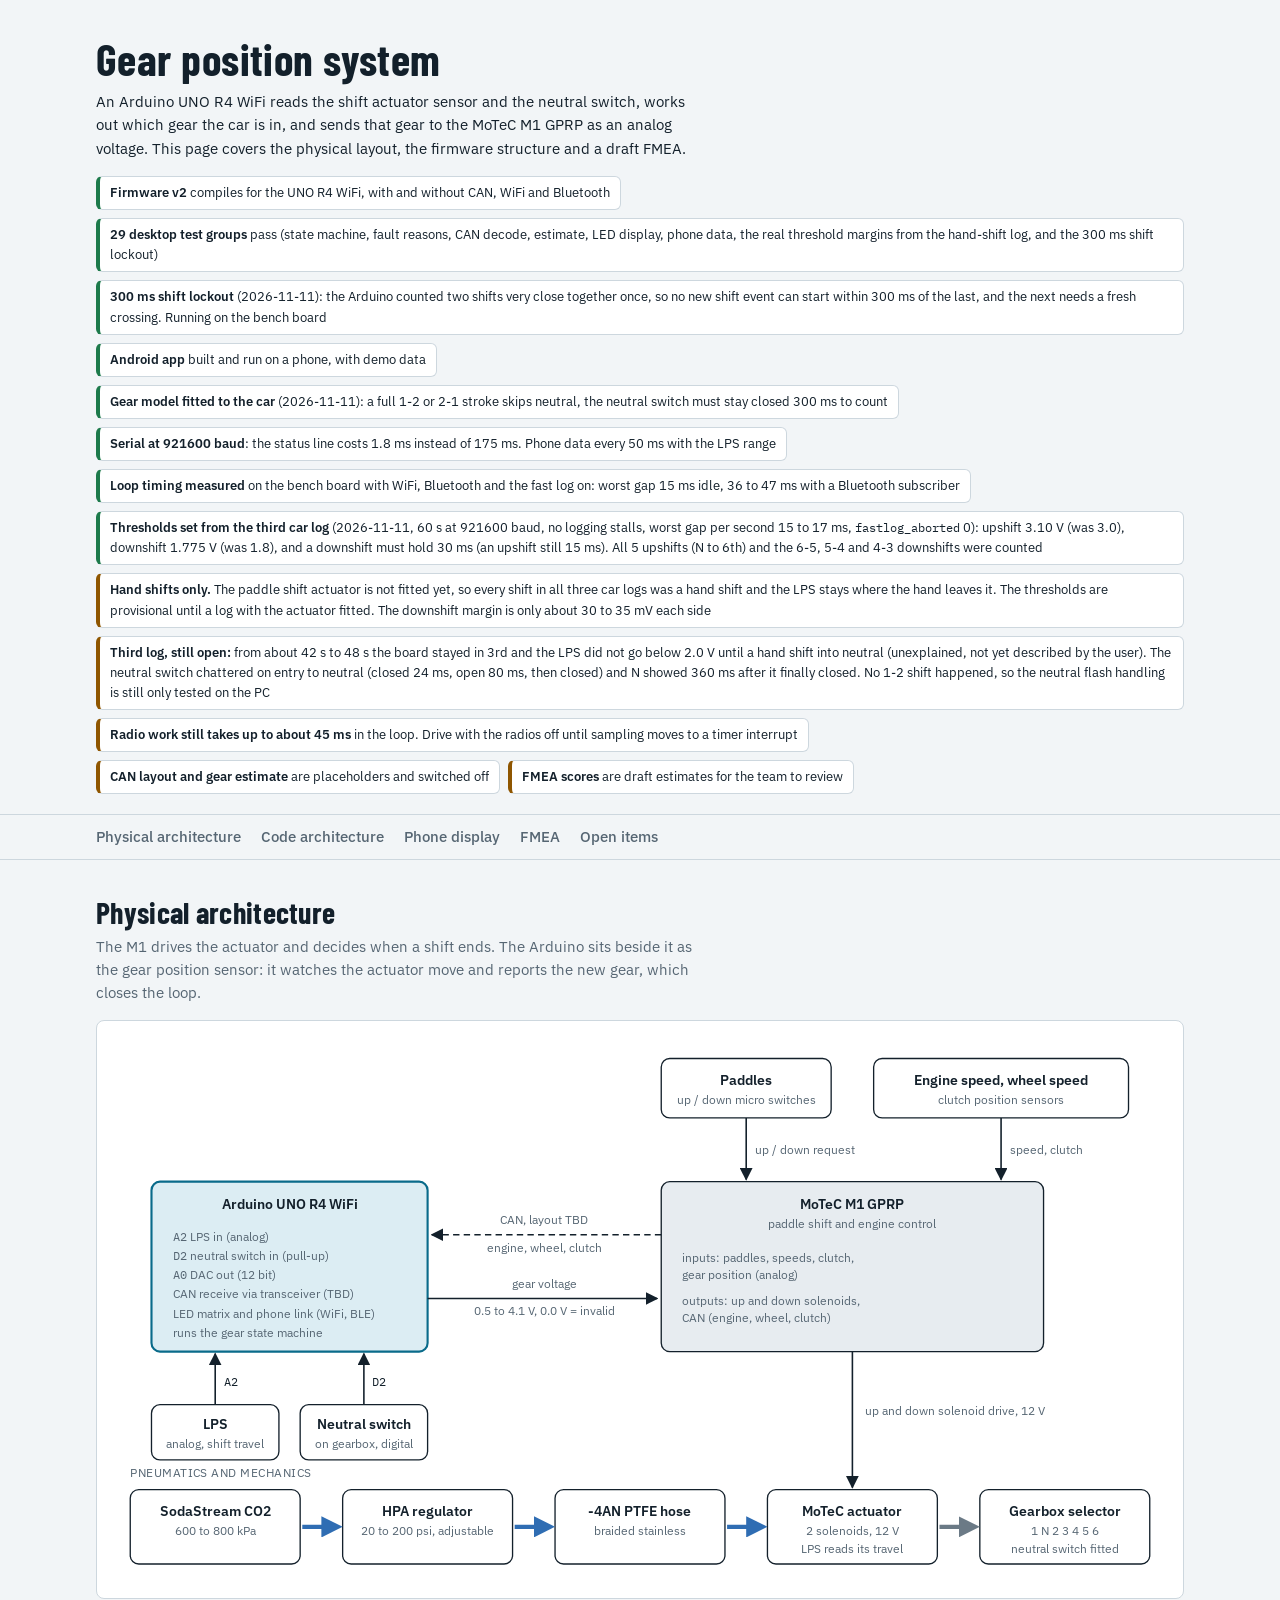
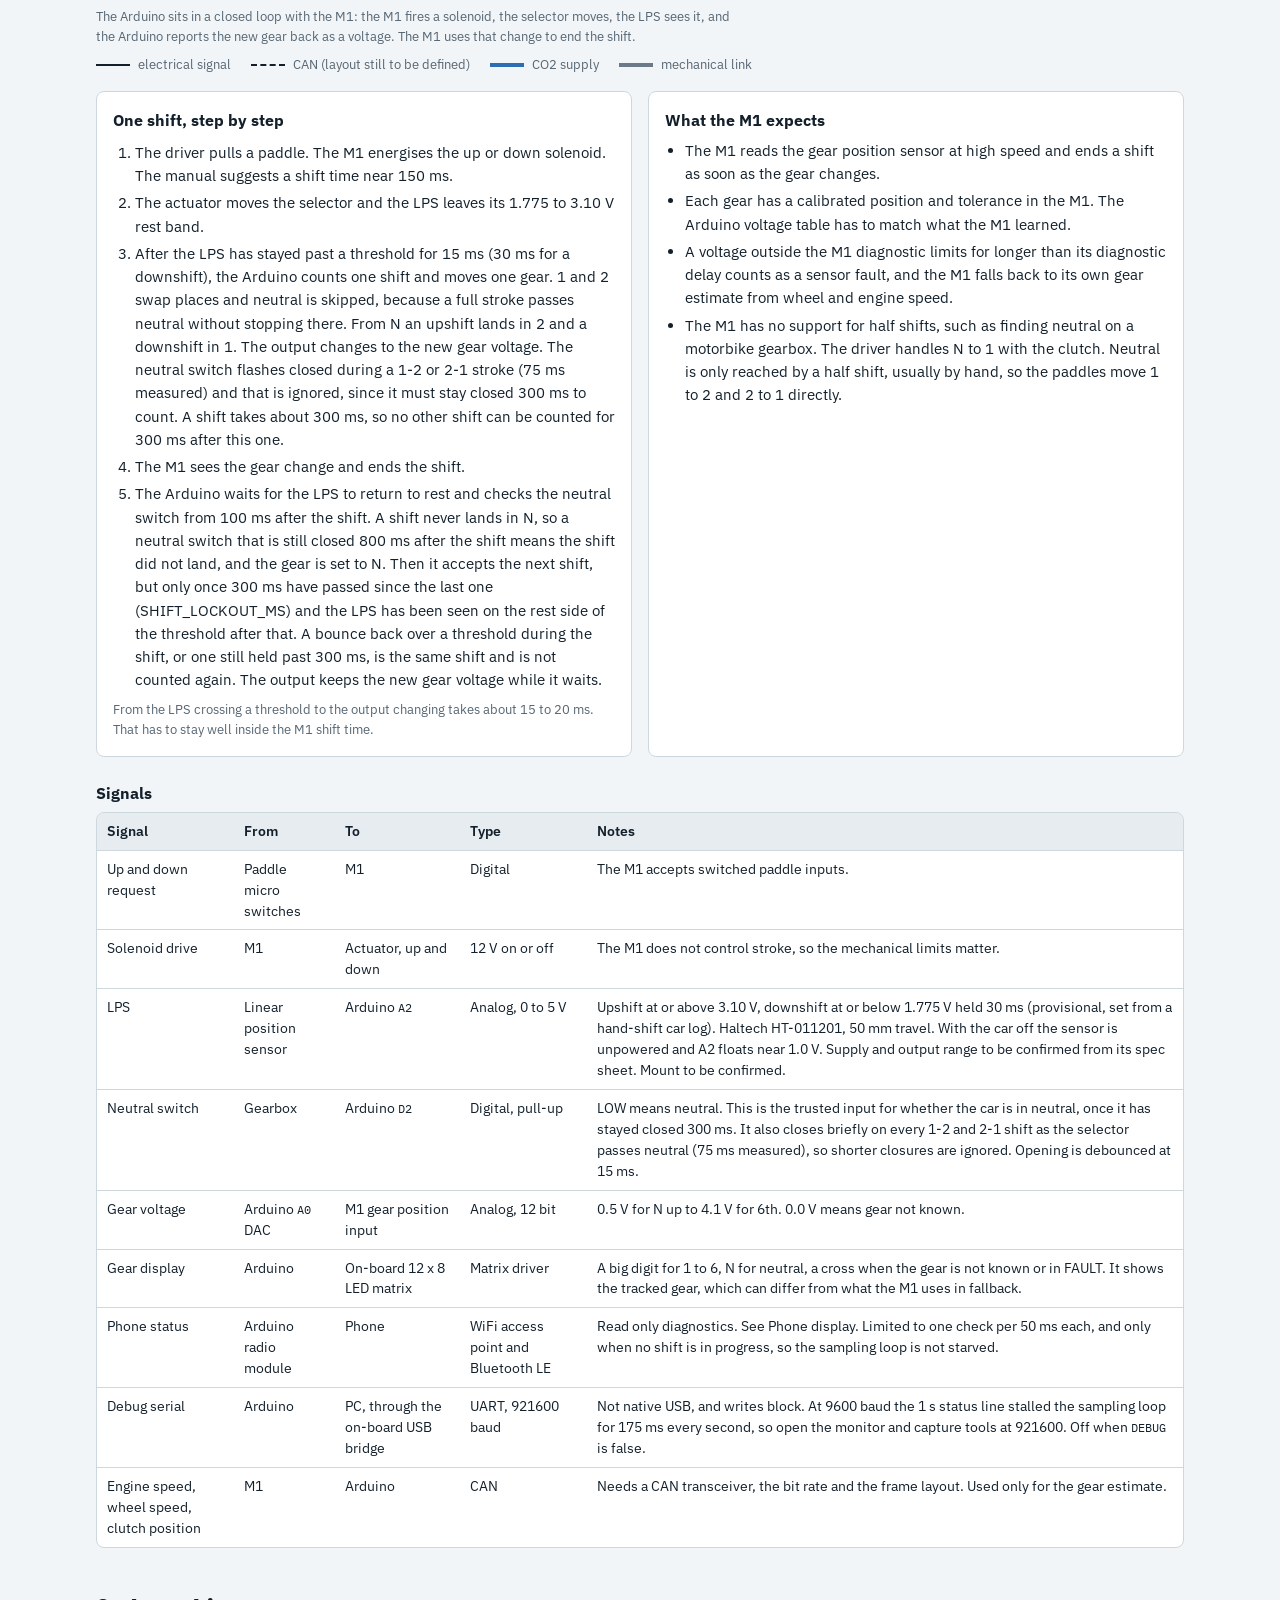
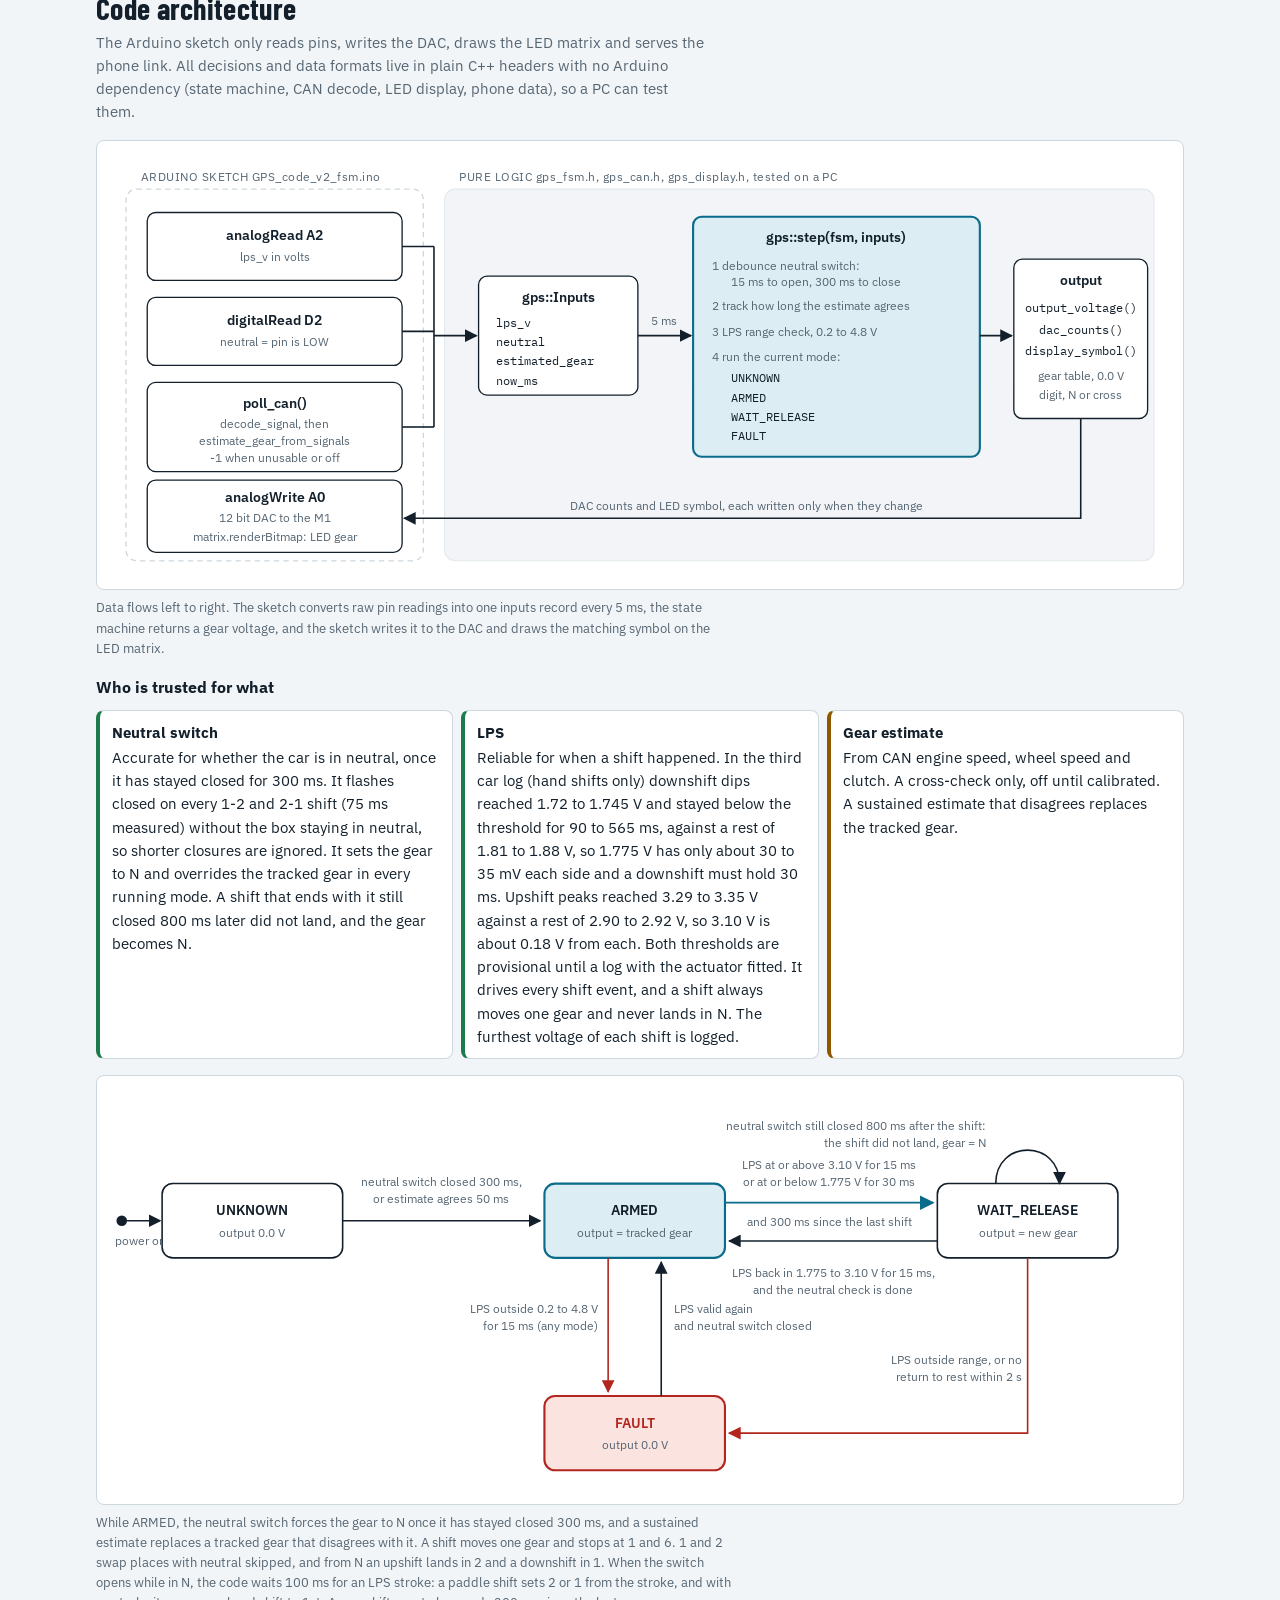
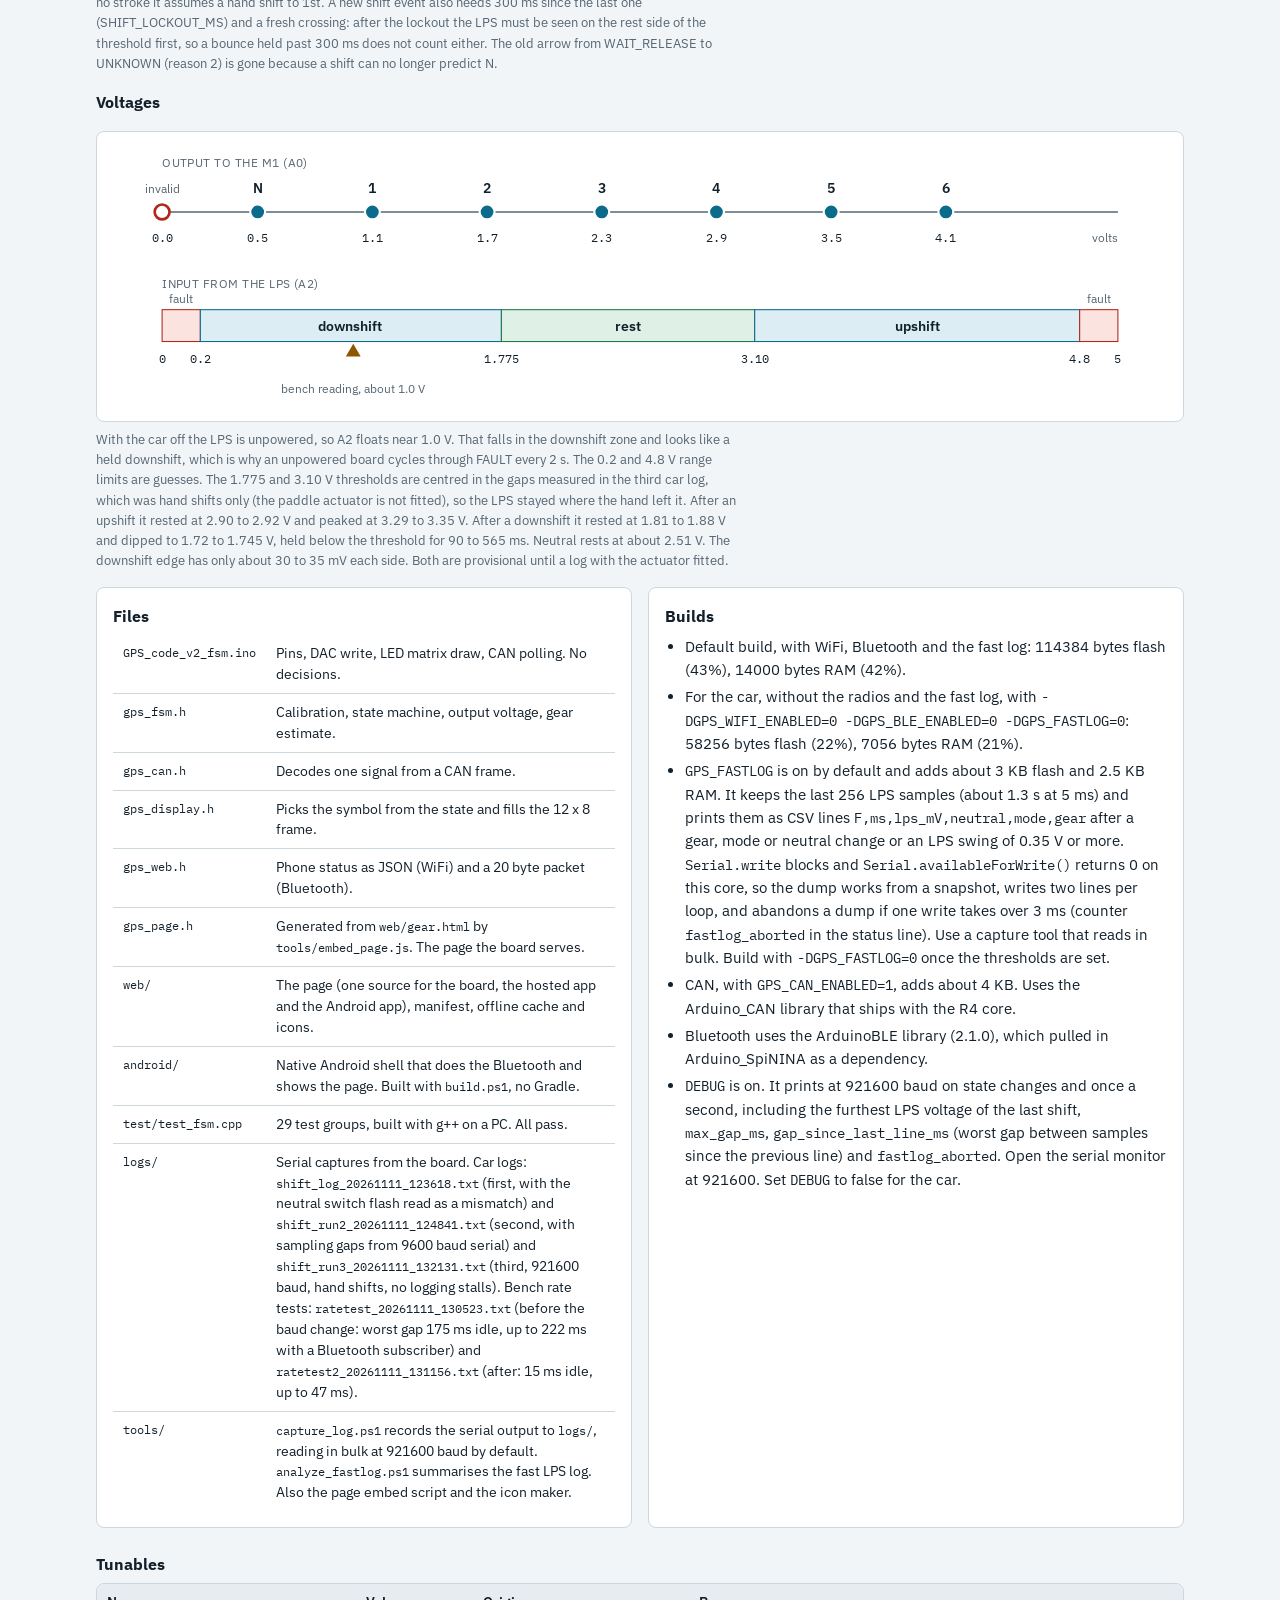
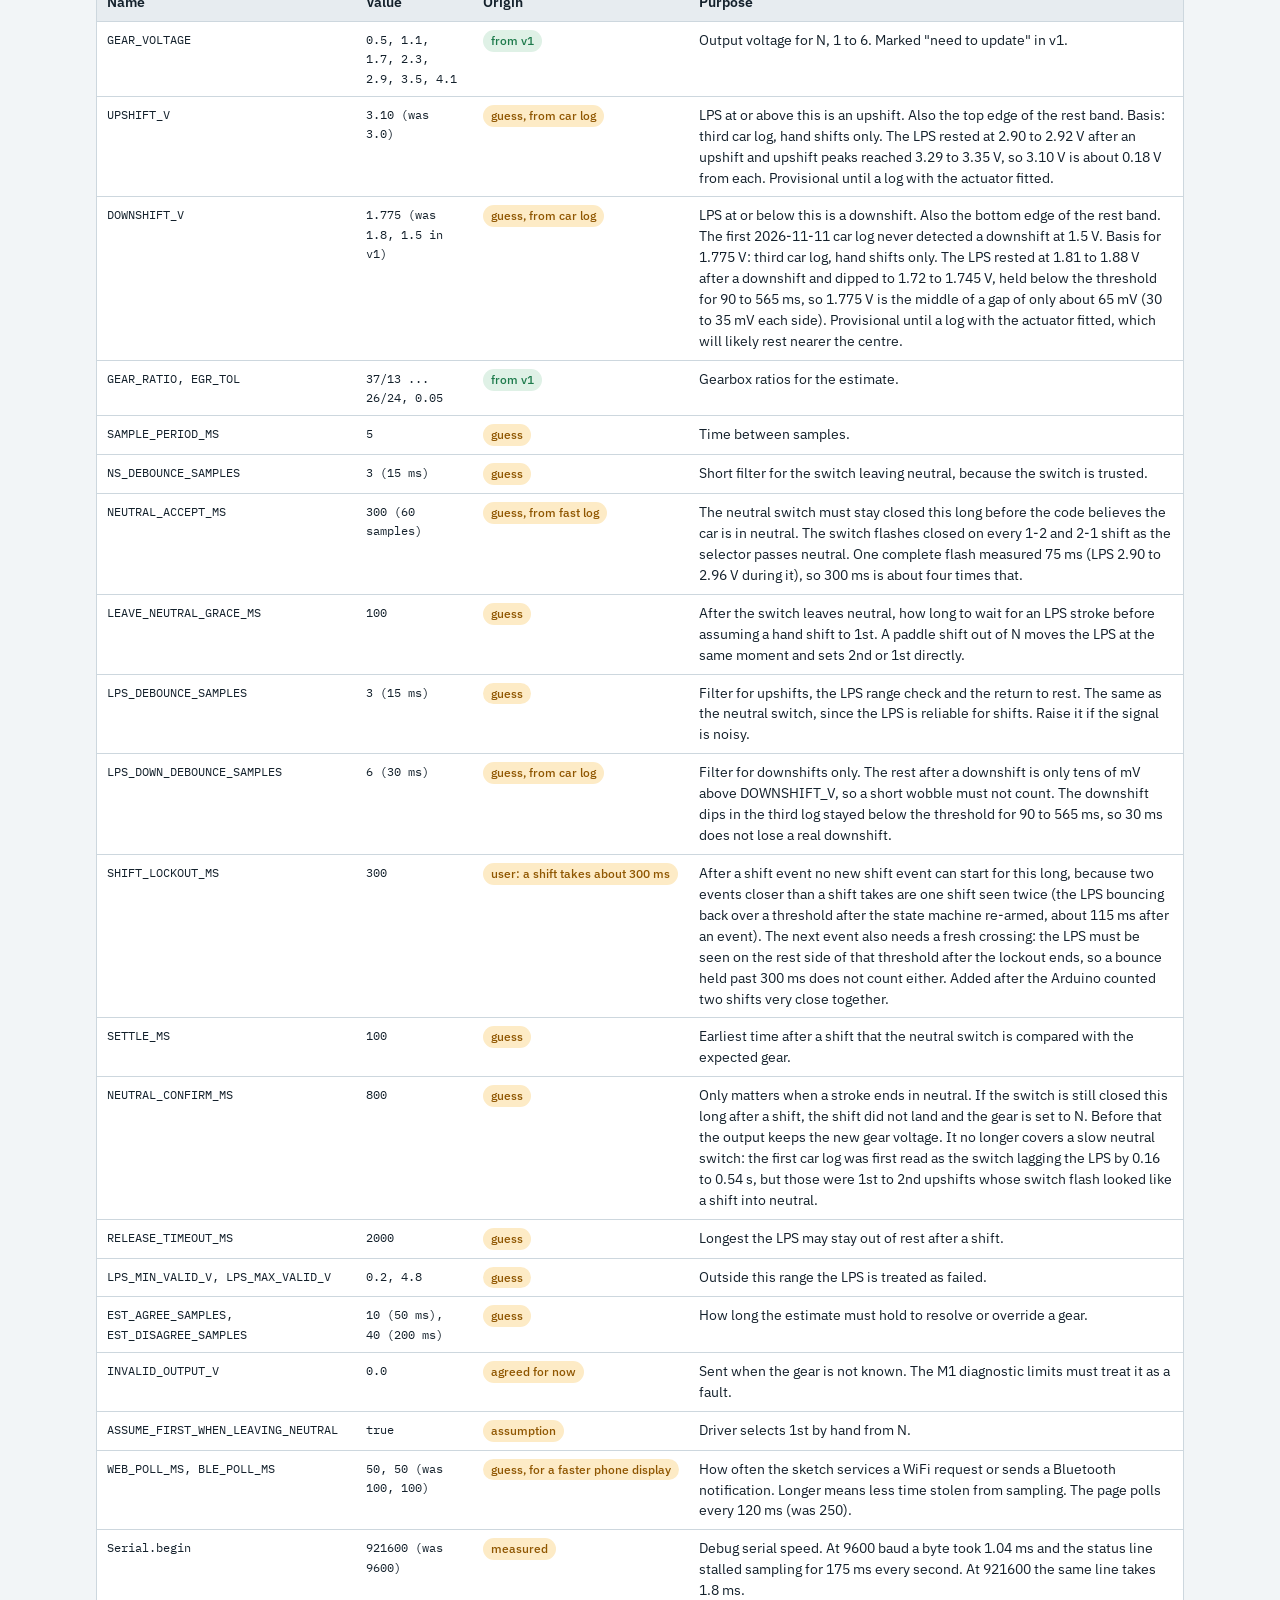
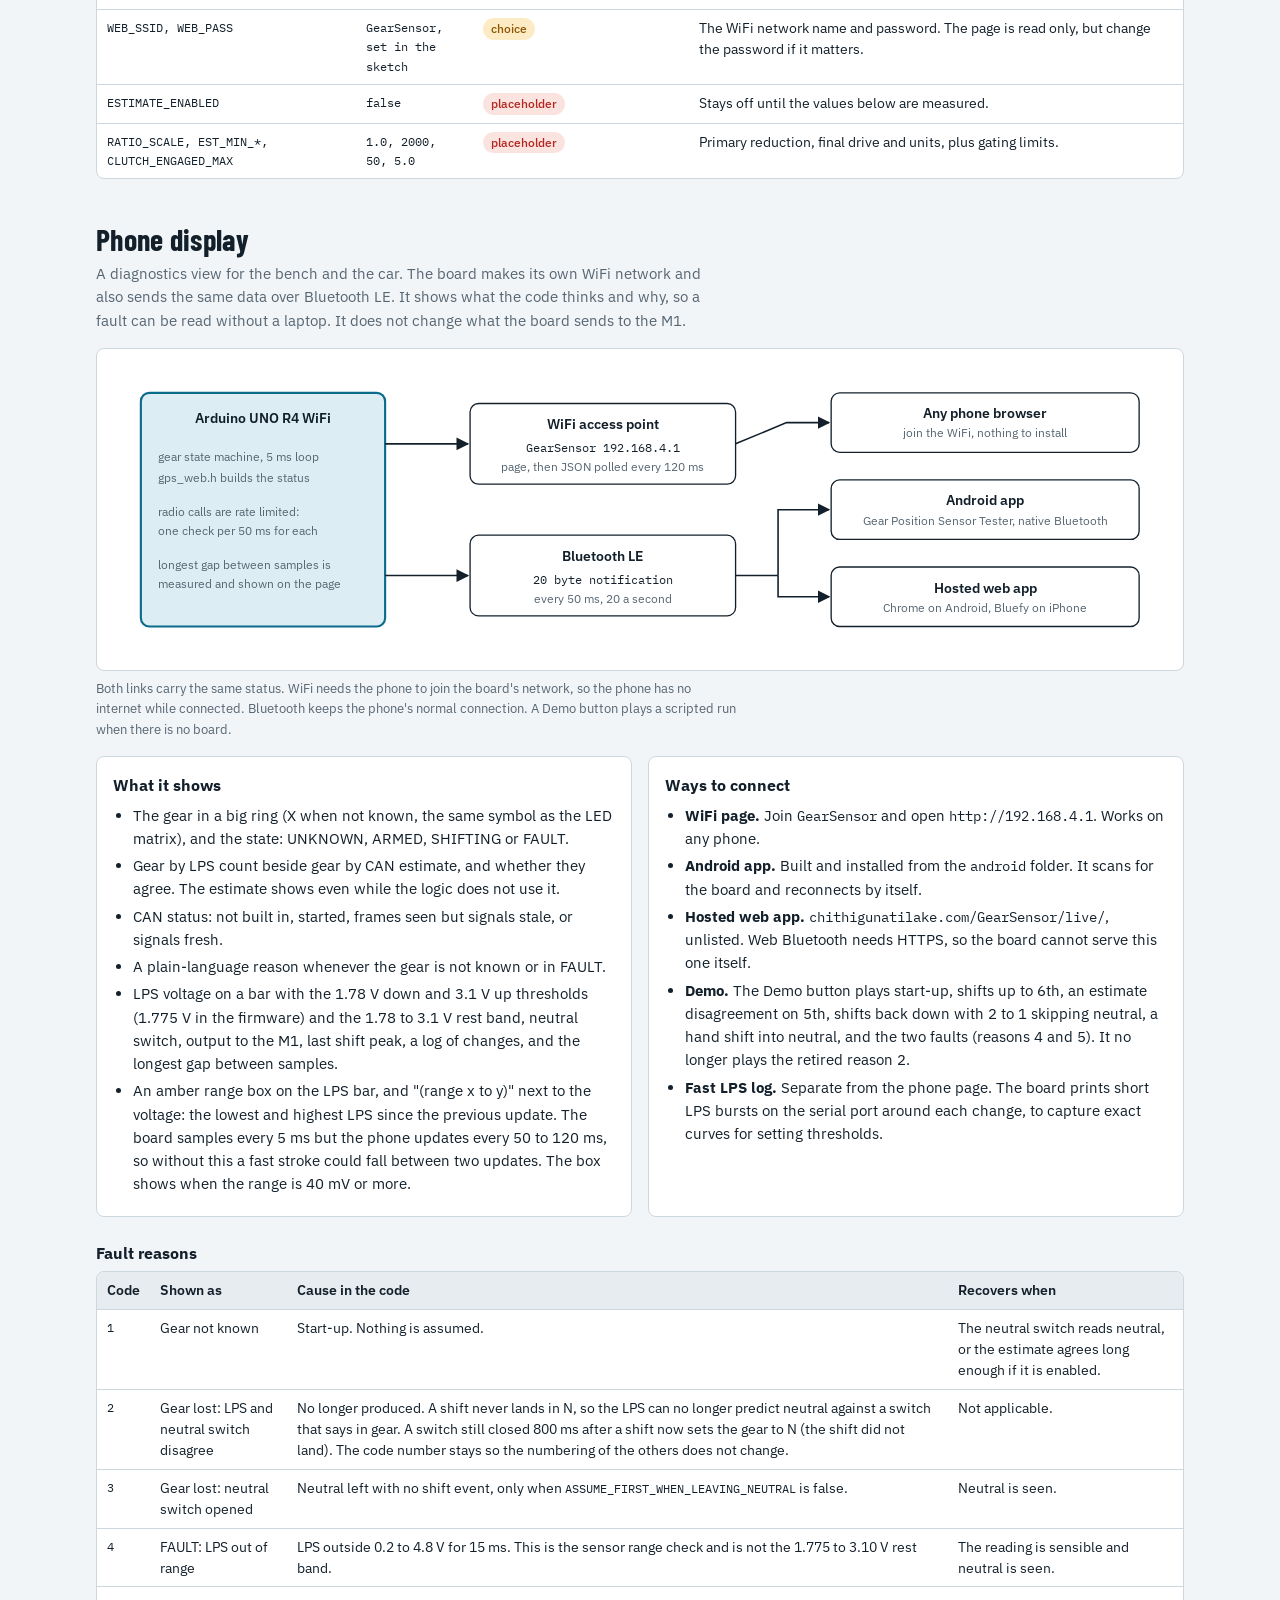
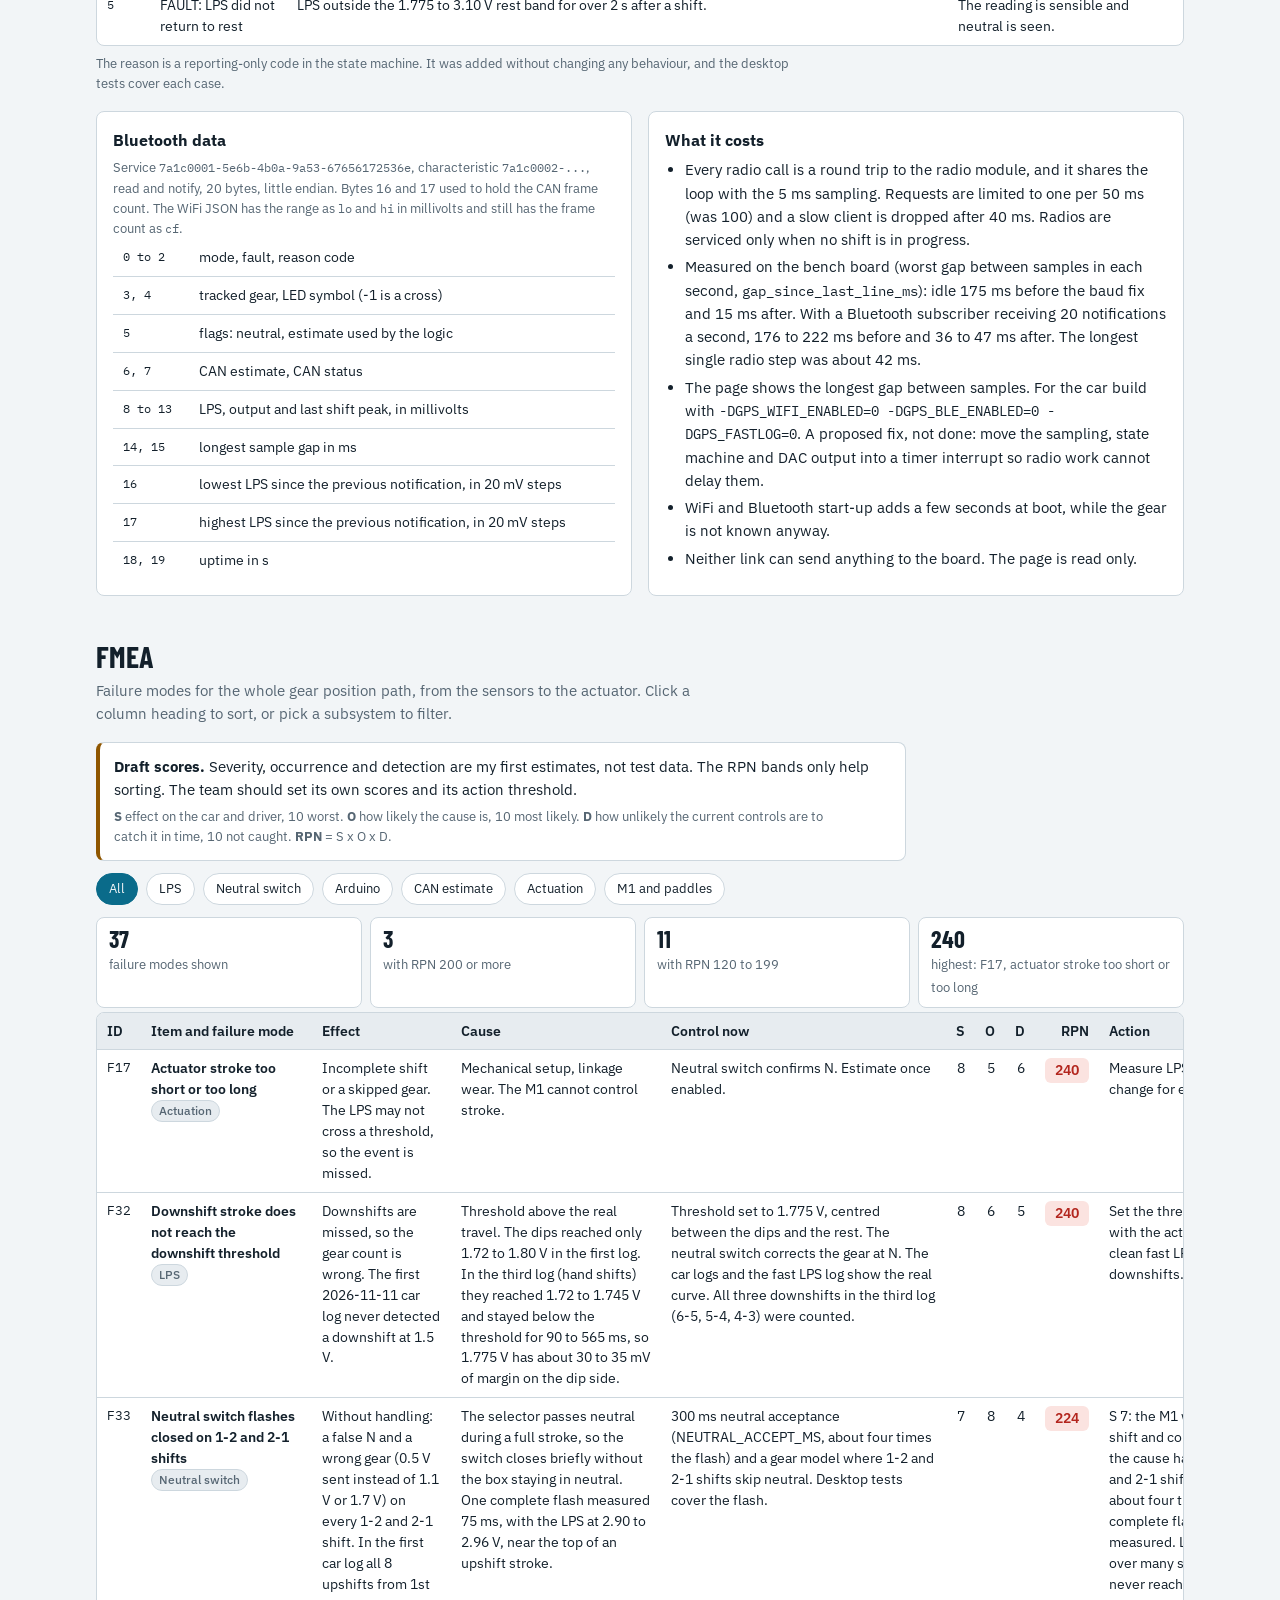
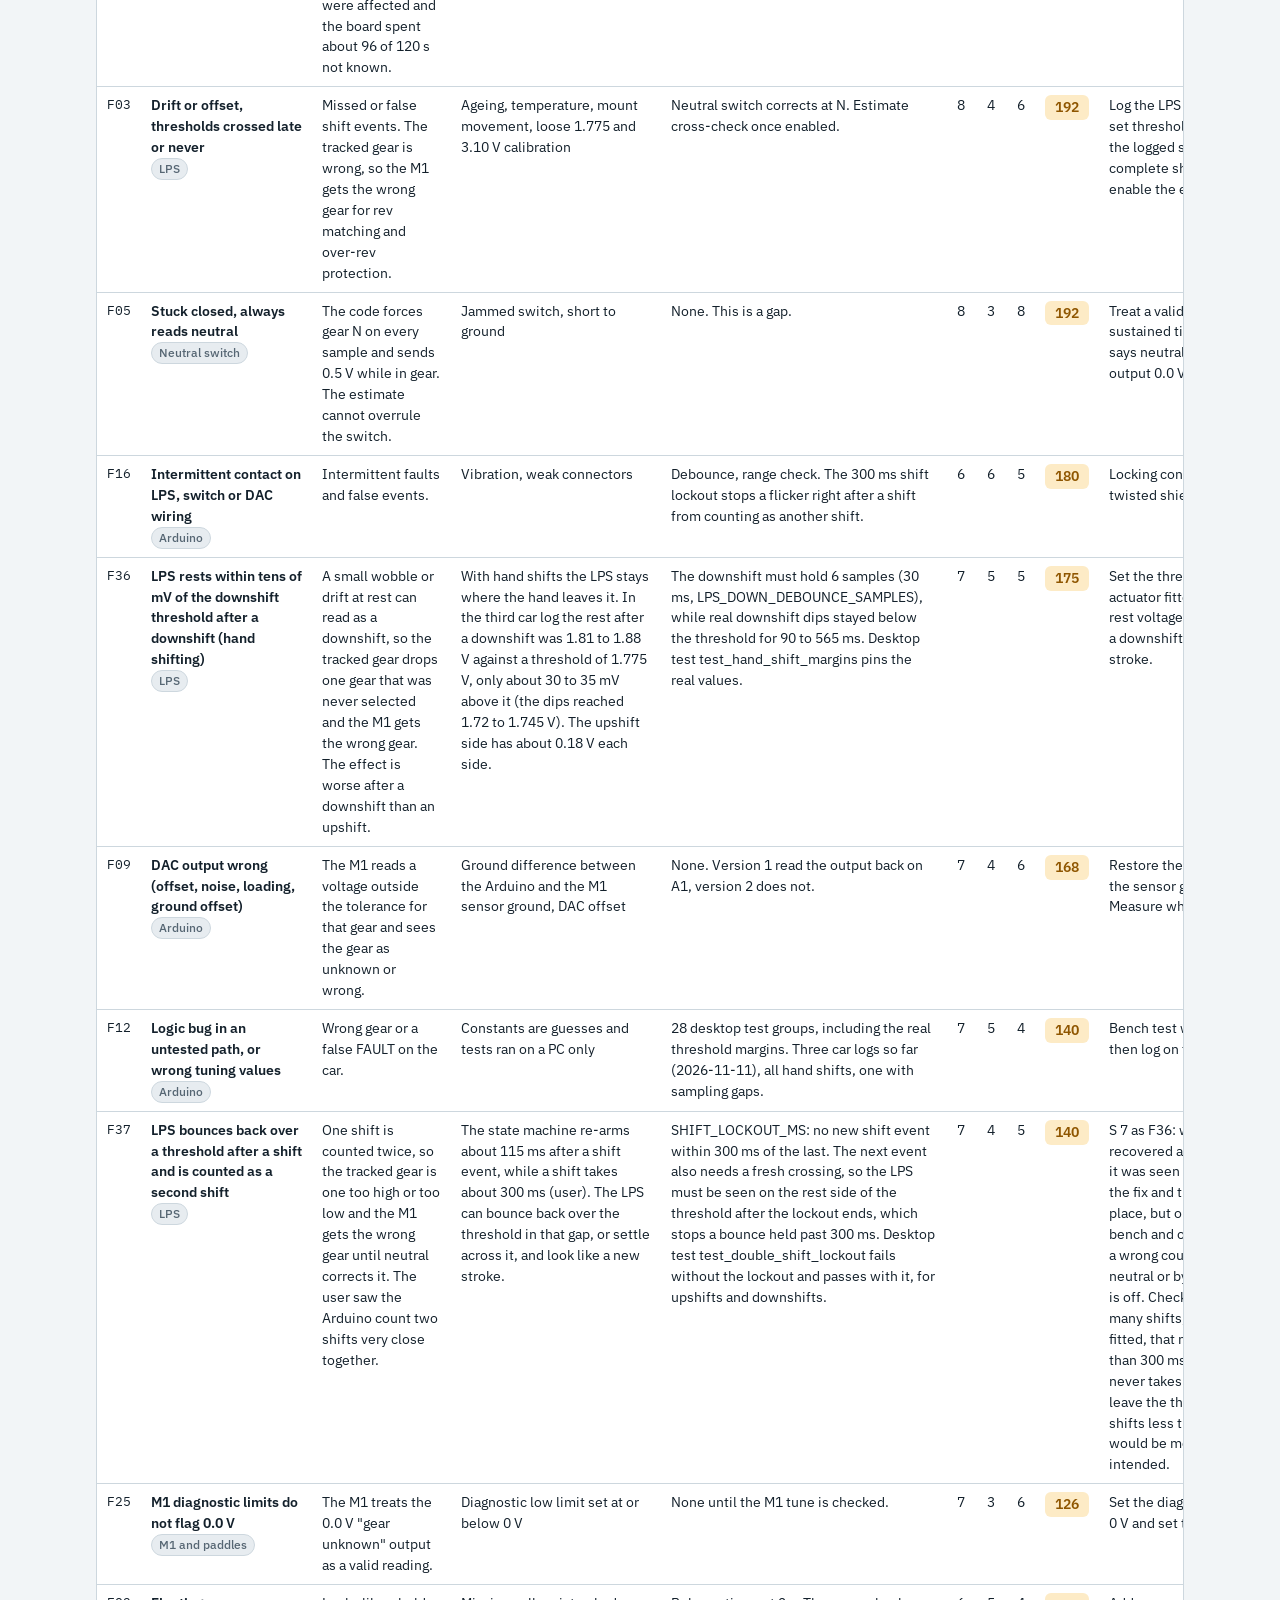
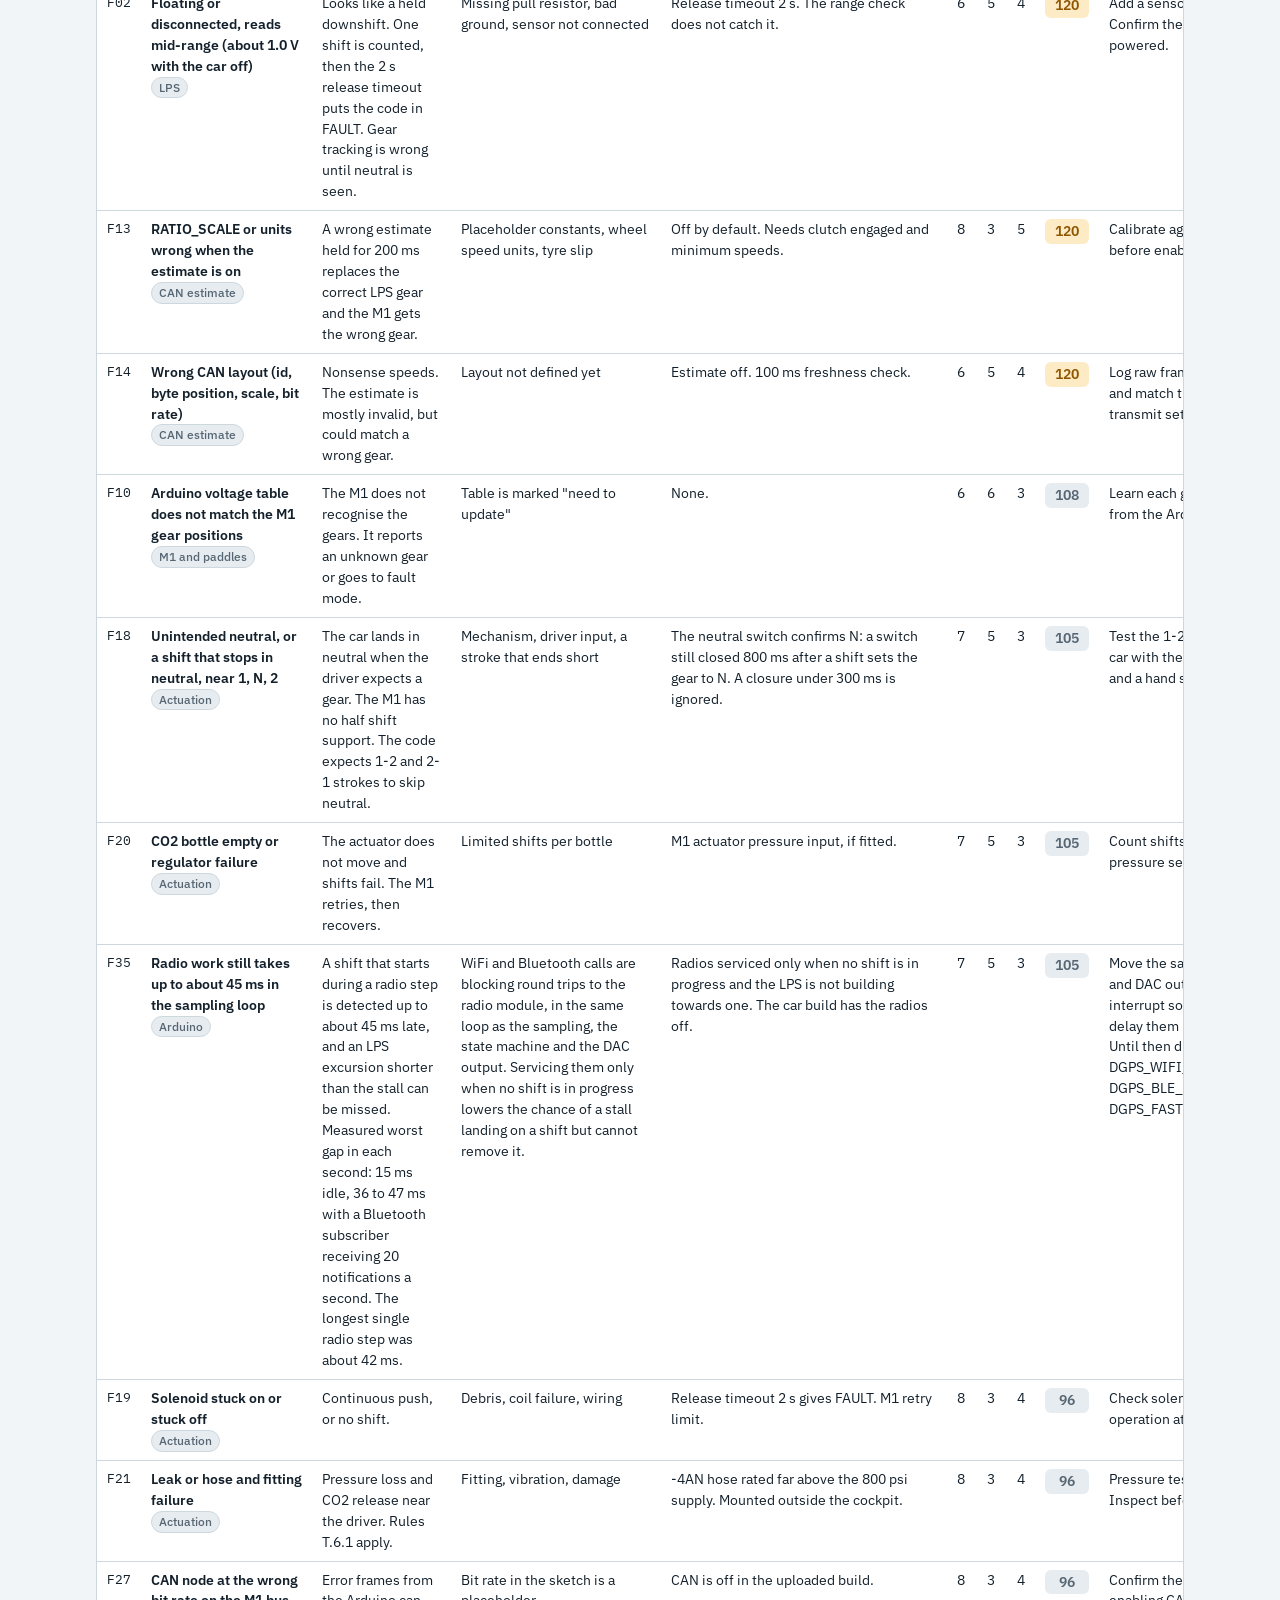
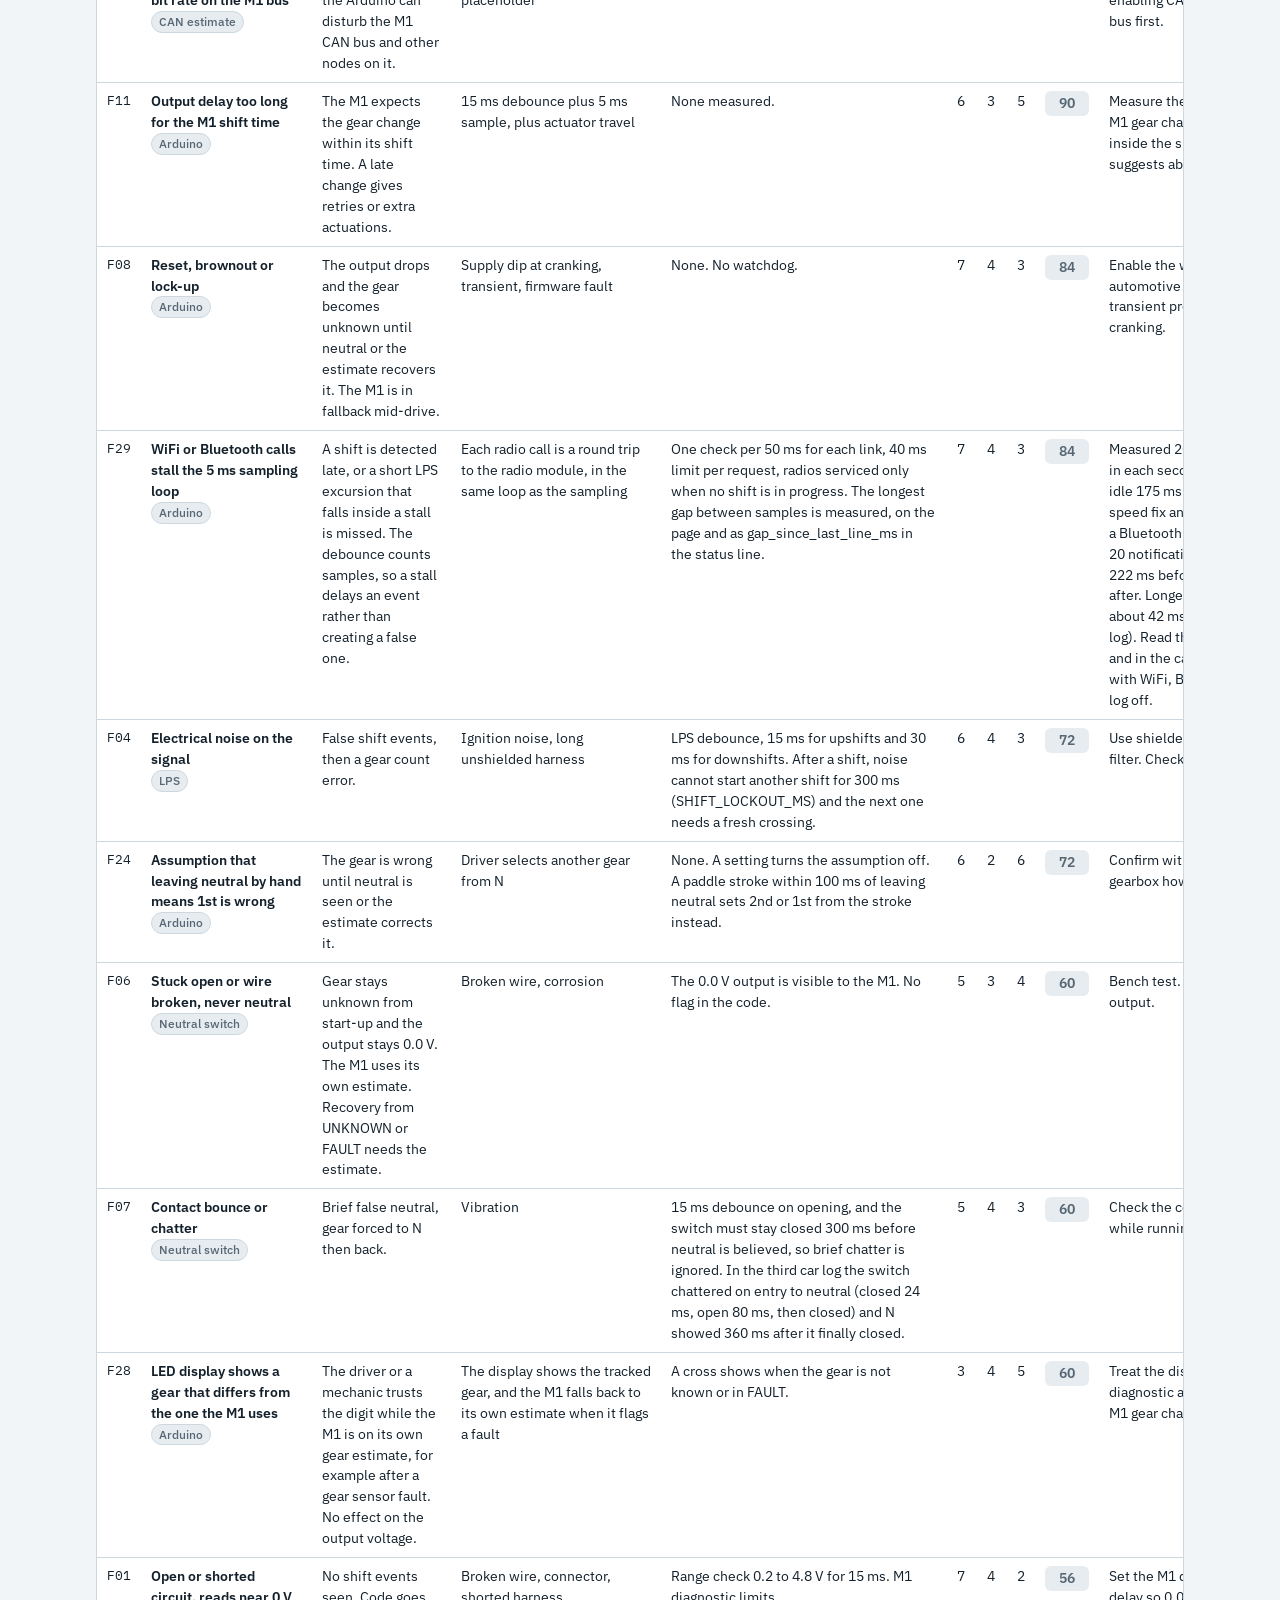
==== commit 90b15226: "GearSensor page: 300 ms shift lockout, FMEA F37, 29 test groups Co-Authored-By: Claude Opus 5.5 <nor" ====
--- a/GearSensor/index.html
+++ b/GearSensor/index.html
@@ -211,7 +211,8 @@
     <p class="lede ink">An Arduino UNO R4 WiFi reads the shift actuator sensor and the neutral switch, works out which gear the car is in, and sends that gear to the MoTeC M1 GPRP as an analog voltage. This page covers the physical layout, the firmware structure and a draft FMEA.</p>
     <ul class="status">
       <li class="ok"><b>Firmware v2</b> compiles for the UNO R4 WiFi, with and without CAN, WiFi and Bluetooth</li>
-      <li class="ok"><b>28 desktop test groups</b> pass (state machine, fault reasons, CAN decode, estimate, LED display, phone data, and the real threshold margins from the hand-shift log)</li>
+      <li class="ok"><b>29 desktop test groups</b> pass (state machine, fault reasons, CAN decode, estimate, LED display, phone data, the real threshold margins from the hand-shift log, and the 300 ms shift lockout)</li>
+      <li class="ok"><b>300 ms shift lockout</b> (2026-11-11): the Arduino counted two shifts very close together once, so no new shift event can start within 300 ms of the last, and the next needs a fresh crossing. Running on the bench board</li>
       <li class="ok"><b>Android app</b> built and run on a phone, with demo data</li>
       <li class="ok"><b>Gear model fitted to the car</b> (2026-11-11): a full 1-2 or 2-1 stroke skips neutral, the neutral switch must stay closed 300 ms to count</li>
       <li class="ok"><b>Serial at 921600 baud</b>: the status line costs 1.8 ms instead of 175 ms. Phone data every 50 ms with the LPS range</li>
@@ -348,9 +349,9 @@
       <ol class="steps">
         <li>The driver pulls a paddle. The M1 energises the up or down solenoid. The manual suggests a shift time near 150 ms.</li>
         <li>The actuator moves the selector and the LPS leaves its 1.775 to 3.10 V rest band.</li>
-        <li>After the LPS has stayed past a threshold for 15 ms (30 ms for a downshift), the Arduino counts one shift and moves one gear. 1 and 2 swap places and neutral is skipped, because a full stroke passes neutral without stopping there. From N an upshift lands in 2 and a downshift in 1. The output changes to the new gear voltage. The neutral switch flashes closed during a 1-2 or 2-1 stroke (75 ms measured) and that is ignored, since it must stay closed 300 ms to count.</li>
+        <li>After the LPS has stayed past a threshold for 15 ms (30 ms for a downshift), the Arduino counts one shift and moves one gear. 1 and 2 swap places and neutral is skipped, because a full stroke passes neutral without stopping there. From N an upshift lands in 2 and a downshift in 1. The output changes to the new gear voltage. The neutral switch flashes closed during a 1-2 or 2-1 stroke (75 ms measured) and that is ignored, since it must stay closed 300 ms to count. A shift takes about 300 ms, so no other shift can be counted for 300 ms after this one.</li>
         <li>The M1 sees the gear change and ends the shift.</li>
-        <li>The Arduino waits for the LPS to return to rest and checks the neutral switch from 100 ms after the shift. A shift never lands in N, so a neutral switch that is still closed 800 ms after the shift means the shift did not land, and the gear is set to N. Then it accepts the next shift. The output keeps the new gear voltage while it waits.</li>
+        <li>The Arduino waits for the LPS to return to rest and checks the neutral switch from 100 ms after the shift. A shift never lands in N, so a neutral switch that is still closed 800 ms after the shift means the shift did not land, and the gear is set to N. Then it accepts the next shift, but only once 300 ms have passed since the last one (SHIFT_LOCKOUT_MS) and the LPS has been seen on the rest side of the threshold after that. A bounce back over a threshold during the shift, or one still held past 300 ms, is the same shift and is not counted again. The output keeps the new gear voltage while it waits.</li>
       </ol>
       <p class="note">From the LPS crossing a threshold to the output changing takes about 15 to 20 ms. That has to stay well inside the M1 shift time.</p>
     </div>
@@ -471,7 +472,7 @@
 
   <figure>
     <div class="fig-frame">
-      <svg viewBox="0 0 1000 380" role="img" aria-label="State machine with four states. Unknown moves to Armed when the neutral switch has stayed closed 300 ms. Armed moves to Wait release on a shift event, which moves one gear and never lands in neutral, and back when the sensor rests and the neutral check is done. A neutral switch still closed 800 ms after a shift means the shift did not land, and the gear becomes N. A bad sensor range or a release timeout moves to Fault, and neutral recovers it.">
+      <svg viewBox="0 0 1000 380" role="img" aria-label="State machine with four states. Unknown moves to Armed when the neutral switch has stayed closed 300 ms. Armed moves to Wait release on a shift event, at least 300 ms after the last one, which moves one gear and never lands in neutral, and back when the sensor rests and the neutral check is done. A neutral switch still closed 800 ms after a shift means the shift did not land, and the gear becomes N. A bad sensor range or a release timeout moves to Fault, and neutral recovers it.">
         <defs>
           <marker id="s-ink" viewBox="0 0 10 10" refX="9" refY="5" markerWidth="8" markerHeight="8" orient="auto"><path d="M0 0L10 5L0 10z" class="mk-ink"/></marker>
           <marker id="s-crit" viewBox="0 0 10 10" refX="9" refY="5" markerWidth="8" markerHeight="8" orient="auto"><path d="M0 0L10 5L0 10z" class="mk-crit"/></marker>
@@ -503,6 +504,7 @@
         <path class="w-accent" d="M580 108 L776 108" marker-end="url(#s-acc)"/>
         <text class="ts" x="678" y="76" text-anchor="middle">LPS at or above 3.10 V for 15 ms</text>
         <text class="ts" x="678" y="92" text-anchor="middle">or at or below 1.775 V for 30 ms</text>
+        <text class="ts" x="678" y="130" text-anchor="middle">and 300 ms since the last shift</text>
         <!-- WAIT to ARMED -->
         <path class="w-sig" d="M780 144 L584 144" marker-end="url(#s-ink)"/>
         <text class="ts" x="682" y="178" text-anchor="middle">LPS back in 1.775 to 3.10 V for 15 ms,</text>
@@ -525,7 +527,7 @@
         <text class="ts" x="860" y="276" text-anchor="end">return to rest within 2 s</text>
       </svg>
     </div>
-    <figcaption>While ARMED, the neutral switch forces the gear to N once it has stayed closed 300 ms, and a sustained estimate replaces a tracked gear that disagrees with it. A shift moves one gear and stops at 1 and 6. 1 and 2 swap places with neutral skipped, and from N an upshift lands in 2 and a downshift in 1. When the switch opens while in N, the code waits 100 ms for an LPS stroke: a paddle shift sets 2 or 1 from the stroke, and with no stroke it assumes a hand shift to 1st. The old arrow from WAIT_RELEASE to UNKNOWN (reason 2) is gone because a shift can no longer predict N.</figcaption>
+    <figcaption>While ARMED, the neutral switch forces the gear to N once it has stayed closed 300 ms, and a sustained estimate replaces a tracked gear that disagrees with it. A shift moves one gear and stops at 1 and 6. 1 and 2 swap places with neutral skipped, and from N an upshift lands in 2 and a downshift in 1. When the switch opens while in N, the code waits 100 ms for an LPS stroke: a paddle shift sets 2 or 1 from the stroke, and with no stroke it assumes a hand shift to 1st. A new shift event also needs 300 ms since the last one (SHIFT_LOCKOUT_MS) and a fresh crossing: after the lockout the LPS must be seen on the rest side of the threshold first, so a bounce held past 300 ms does not count either. The old arrow from WAIT_RELEASE to UNKNOWN (reason 2) is gone because a shift can no longer predict N.</figcaption>
   </figure>
 
   <h3>Voltages</h3>
@@ -584,7 +586,7 @@
             <tr><td class="mono">gps_page.h</td><td>Generated from <span class="mono">web/gear.html</span> by <span class="mono">tools/embed_page.js</span>. The page the board serves.</td></tr>
             <tr><td class="mono">web/</td><td>The page (one source for the board, the hosted app and the Android app), manifest, offline cache and icons.</td></tr>
             <tr><td class="mono">android/</td><td>Native Android shell that does the Bluetooth and shows the page. Built with <span class="mono">build.ps1</span>, no Gradle.</td></tr>
-            <tr><td class="mono">test/test_fsm.cpp</td><td>28 test groups, built with g++ on a PC. All pass.</td></tr>
+            <tr><td class="mono">test/test_fsm.cpp</td><td>29 test groups, built with g++ on a PC. All pass.</td></tr>
             <tr><td class="mono">logs/</td><td>Serial captures from the board. Car logs: <span class="mono">shift_log_20261111_123618.txt</span> (first, with the neutral switch flash read as a mismatch) and <span class="mono">shift_run2_20261111_124841.txt</span> (second, with sampling gaps from 9600 baud serial) and <span class="mono">shift_run3_20261111_132131.txt</span> (third, 921600 baud, hand shifts, no logging stalls). Bench rate tests: <span class="mono">ratetest_20261111_130523.txt</span> (before the baud change: worst gap 175 ms idle, up to 222 ms with a Bluetooth subscriber) and <span class="mono">ratetest2_20261111_131156.txt</span> (after: 15 ms idle, up to 47 ms).</td></tr>
             <tr><td class="mono">tools/</td><td><span class="mono">capture_log.ps1</span> records the serial output to <span class="mono">logs/</span>, reading in bulk at 921600 baud by default. <span class="mono">analyze_fastlog.ps1</span> summarises the fast LPS log. Also the page embed script and the icon maker.</td></tr>
           </tbody>
@@ -594,7 +596,7 @@
     <div class="card">
       <h3>Builds</h3>
       <ul class="plain">
-        <li>Default build, with WiFi, Bluetooth and the fast log: 114456 bytes flash (43%), 14000 bytes RAM (42%).</li>
+        <li>Default build, with WiFi, Bluetooth and the fast log: 114384 bytes flash (43%), 14000 bytes RAM (42%).</li>
         <li>For the car, without the radios and the fast log, with <code>-DGPS_WIFI_ENABLED=0 -DGPS_BLE_ENABLED=0 -DGPS_FASTLOG=0</code>: 58256 bytes flash (22%), 7056 bytes RAM (21%).</li>
         <li><code>GPS_FASTLOG</code> is on by default and adds about 3 KB flash and 2.5 KB RAM. It keeps the last 256 LPS samples (about 1.3 s at 5 ms) and prints them as CSV lines <code>F,ms,lps_mV,neutral,mode,gear</code> after a gear, mode or neutral change or an LPS swing of 0.35 V or more. <code>Serial.write</code> blocks and <code>Serial.availableForWrite()</code> returns 0 on this core, so the dump works from a snapshot, writes two lines per loop, and abandons a dump if one write takes over 3 ms (counter <code>fastlog_aborted</code> in the status line). Use a capture tool that reads in bulk. Build with <code>-DGPS_FASTLOG=0</code> once the thresholds are set.</li>
         <li>CAN, with <code>GPS_CAN_ENABLED=1</code>, adds about 4 KB. Uses the Arduino_CAN library that ships with the R4 core.</li>
@@ -619,6 +621,7 @@
         <tr><td class="mono">LEAVE_NEUTRAL_GRACE_MS</td><td class="mono">100</td><td><span class="tag guess">guess</span></td><td>After the switch leaves neutral, how long to wait for an LPS stroke before assuming a hand shift to 1st. A paddle shift out of N moves the LPS at the same moment and sets 2nd or 1st directly.</td></tr>
         <tr><td class="mono">LPS_DEBOUNCE_SAMPLES</td><td class="mono">3 (15 ms)</td><td><span class="tag guess">guess</span></td><td>Filter for upshifts, the LPS range check and the return to rest. The same as the neutral switch, since the LPS is reliable for shifts. Raise it if the signal is noisy.</td></tr>
         <tr><td class="mono">LPS_DOWN_DEBOUNCE_SAMPLES</td><td class="mono">6 (30 ms)</td><td><span class="tag guess">guess, from car log</span></td><td>Filter for downshifts only. The rest after a downshift is only tens of mV above DOWNSHIFT_V, so a short wobble must not count. The downshift dips in the third log stayed below the threshold for 90 to 565 ms, so 30 ms does not lose a real downshift.</td></tr>
+        <tr><td class="mono">SHIFT_LOCKOUT_MS</td><td class="mono">300</td><td><span class="tag guess">user: a shift takes about 300 ms</span></td><td>After a shift event no new shift event can start for this long, because two events closer than a shift takes are one shift seen twice (the LPS bouncing back over a threshold after the state machine re-armed, about 115 ms after an event). The next event also needs a fresh crossing: the LPS must be seen on the rest side of that threshold after the lockout ends, so a bounce held past 300 ms does not count either. Added after the Arduino counted two shifts very close together.</td></tr>
         <tr><td class="mono">SETTLE_MS</td><td class="mono">100</td><td><span class="tag guess">guess</span></td><td>Earliest time after a shift that the neutral switch is compared with the expected gear.</td></tr>
         <tr><td class="mono">NEUTRAL_CONFIRM_MS</td><td class="mono">800</td><td><span class="tag guess">guess</span></td><td>Only matters when a stroke ends in neutral. If the switch is still closed this long after a shift, the shift did not land and the gear is set to N. Before that the output keeps the new gear voltage. It no longer covers a slow neutral switch: the first car log was first read as the switch lagging the LPS by 0.16 to 0.54 s, but those were 1st to 2nd upshifts whose switch flash looked like a shift into neutral.</td></tr>
         <tr><td class="mono">RELEASE_TIMEOUT_MS</td><td class="mono">2000</td><td><span class="tag guess">guess</span></td><td>Longest the LPS may stay out of rest after a shift.</td></tr>
@@ -850,7 +853,7 @@
     { id: 'F04', sys: 'LPS', mode: 'Electrical noise on the signal',
       effect: 'False shift events, then a gear count error.',
       cause: 'Ignition noise, long unshielded harness',
-      control: 'LPS debounce, 15 ms for upshifts and 30 ms for downshifts.',
+      control: 'LPS debounce, 15 ms for upshifts and 30 ms for downshifts. After a shift, noise cannot start another shift for 300 ms (SHIFT_LOCKOUT_MS) and the next one needs a fresh crossing.',
       s: 6, o: 4, d: 3, action: 'Use shielded cable and an RC filter. Check on a scope.' },
     { id: 'F05', sys: 'Neutral switch', mode: 'Stuck closed, always reads neutral',
       effect: 'The code forces gear N on every sample and sends 0.5 V while in gear. The estimate cannot overrule the switch.',
@@ -910,7 +913,7 @@
     { id: 'F16', sys: 'Arduino', mode: 'Intermittent contact on LPS, switch or DAC wiring',
       effect: 'Intermittent faults and false events.',
       cause: 'Vibration, weak connectors',
-      control: 'Debounce, range check.',
+      control: 'Debounce, range check. The 300 ms shift lockout stops a flicker right after a shift from counting as another shift.',
       s: 6, o: 6, d: 5, action: 'Locking connectors, strain relief, twisted shielded pairs.' },
     { id: 'F17', sys: 'Actuation', mode: 'Actuator stroke too short or too long',
       effect: 'Incomplete shift or a skipped gear. The LPS may not cross a threshold, so the event is missed.',
@@ -1011,7 +1014,12 @@
       effect: 'A small wobble or drift at rest can read as a downshift, so the tracked gear drops one gear that was never selected and the M1 gets the wrong gear. The effect is worse after a downshift than an upshift.',
       cause: 'With hand shifts the LPS stays where the hand leaves it. In the third car log the rest after a downshift was 1.81 to 1.88 V against a threshold of 1.775 V, only about 30 to 35 mV above it (the dips reached 1.72 to 1.745 V). The upshift side has about 0.18 V each side.',
       control: 'The downshift must hold 6 samples (30 ms, LPS_DOWN_DEBOUNCE_SAMPLES), while real downshift dips stayed below the threshold for 90 to 565 ms. Desktop test test_hand_shift_margins pins the real values.',
-      s: 7, o: 5, d: 5, action: 'Set the thresholds again with the actuator fitted, from a log of its rest voltages. Until then watch for a downshift that appears with no stroke.' }
+      s: 7, o: 5, d: 5, action: 'Set the thresholds again with the actuator fitted, from a log of its rest voltages. Until then watch for a downshift that appears with no stroke.' },
+    { id: 'F37', sys: 'LPS', mode: 'LPS bounces back over a threshold after a shift and is counted as a second shift',
+      effect: 'One shift is counted twice, so the tracked gear is one too high or too low and the M1 gets the wrong gear until neutral corrects it. The user saw the Arduino count two shifts very close together.',
+      cause: 'The state machine re-arms about 115 ms after a shift event, while a shift takes about 300 ms (user). The LPS can bounce back over the threshold in that gap, or settle across it, and look like a new stroke.',
+      control: 'SHIFT_LOCKOUT_MS: no new shift event within 300 ms of the last. The next event also needs a fresh crossing, so the LPS must be seen on the rest side of the threshold after the lockout ends, which stops a bounce held past 300 ms. Desktop test test_double_shift_lockout fails without the lockout and passes with it, for upshifts and downshifts.',
+      s: 7, o: 4, d: 5, action: 'S 7 as F36: wrong gear by one, recovered at neutral. O 4 because it was seen on the bench before the fix and the lockout is now in place, but only tested on the bench and on the PC. D 5 because a wrong count is only found at neutral or by the estimate, which is off. Check with a log across many shifts, with the actuator fitted, that no shift pair is closer than 300 ms and that a real stroke never takes longer than 300 ms to leave the threshold. Two real shifts less than 300 ms apart would be merged, which is intended.' }
   ];
 
   DATA.forEach(function (r) { r.rpn = r.s * r.o * r.d; });
